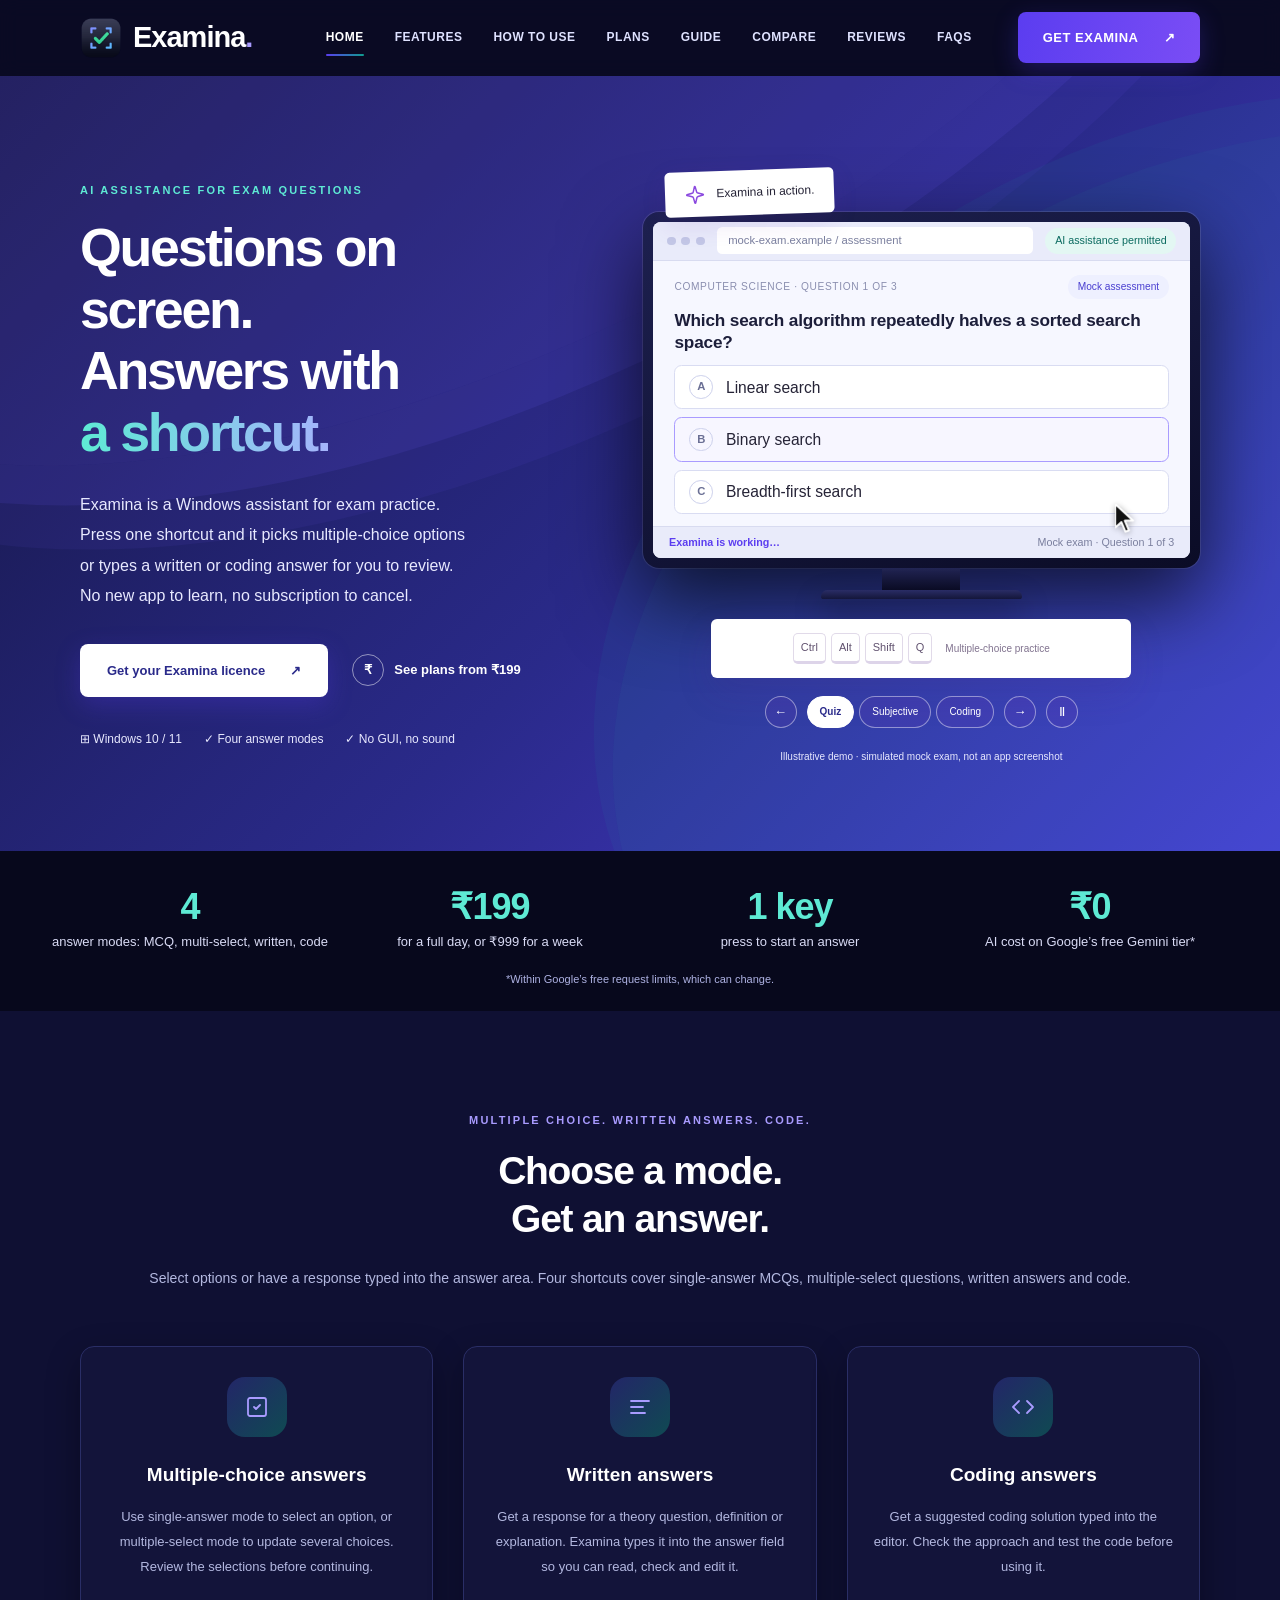
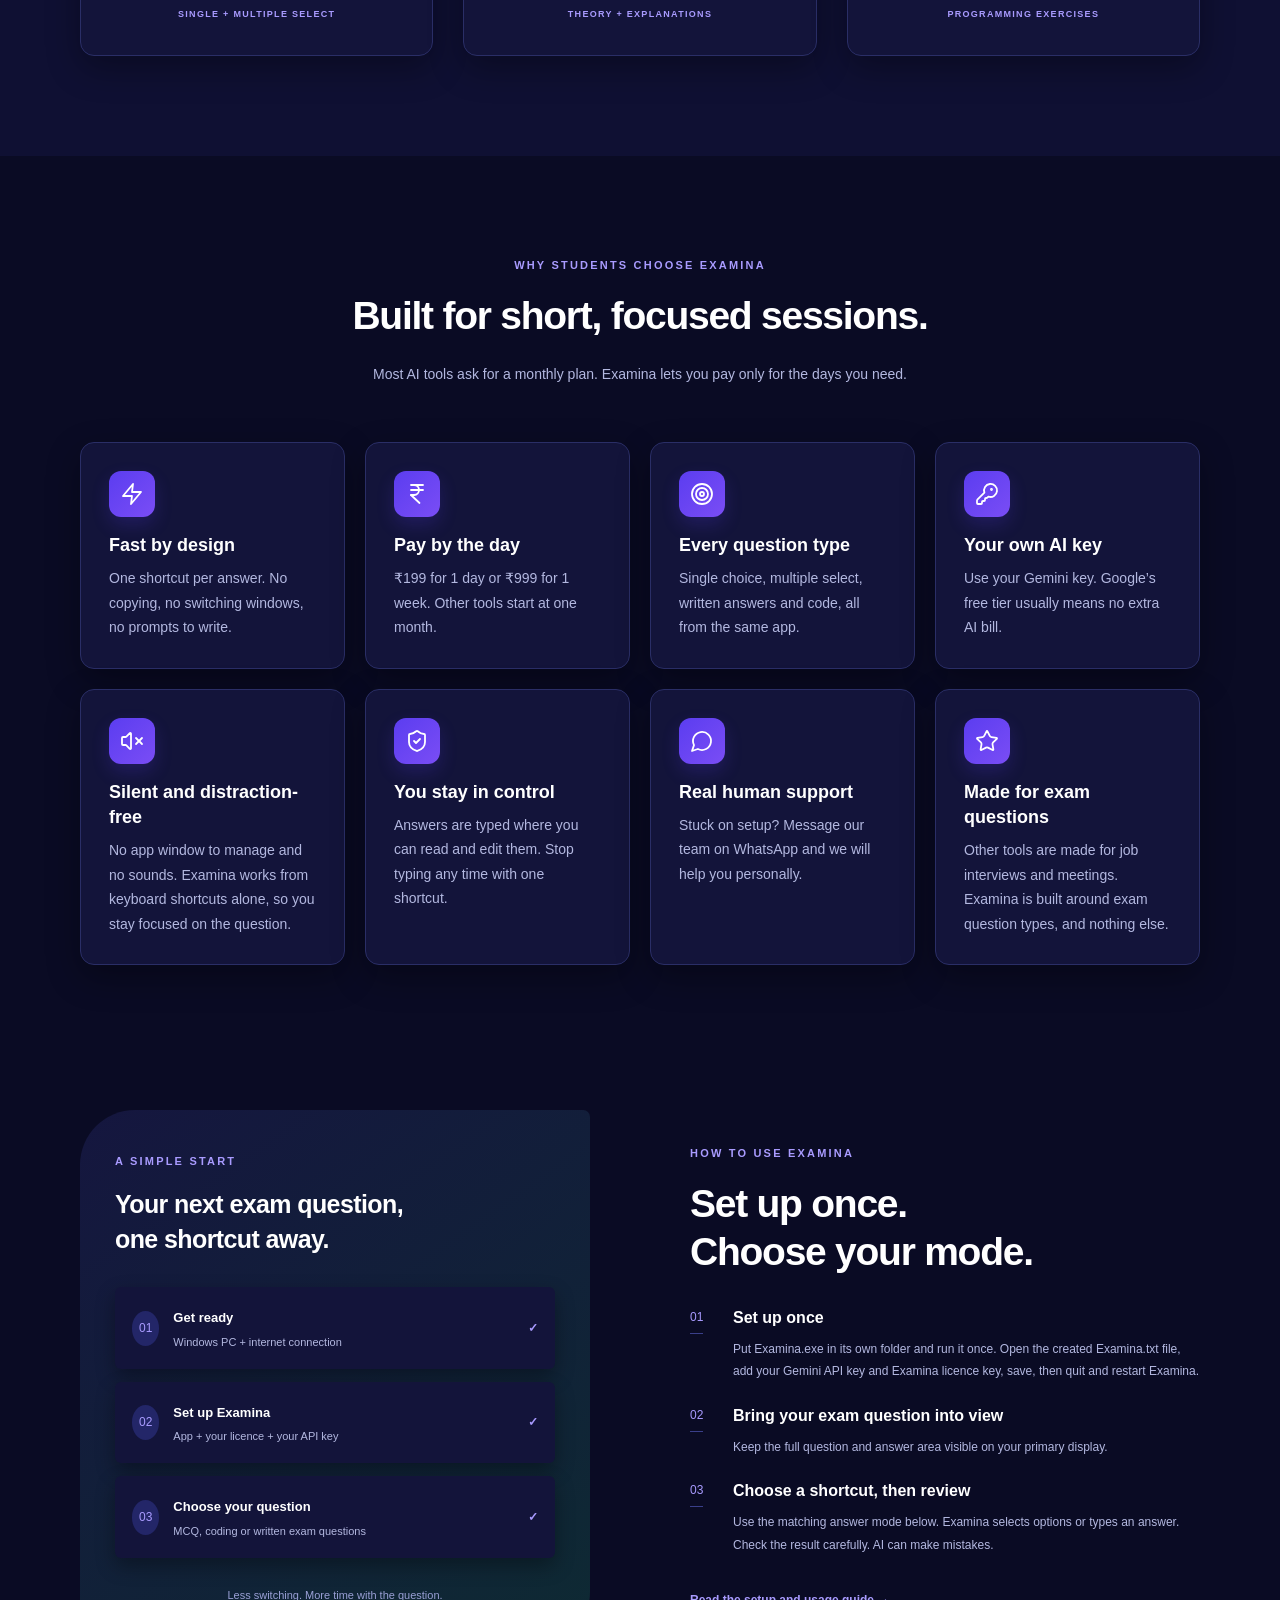
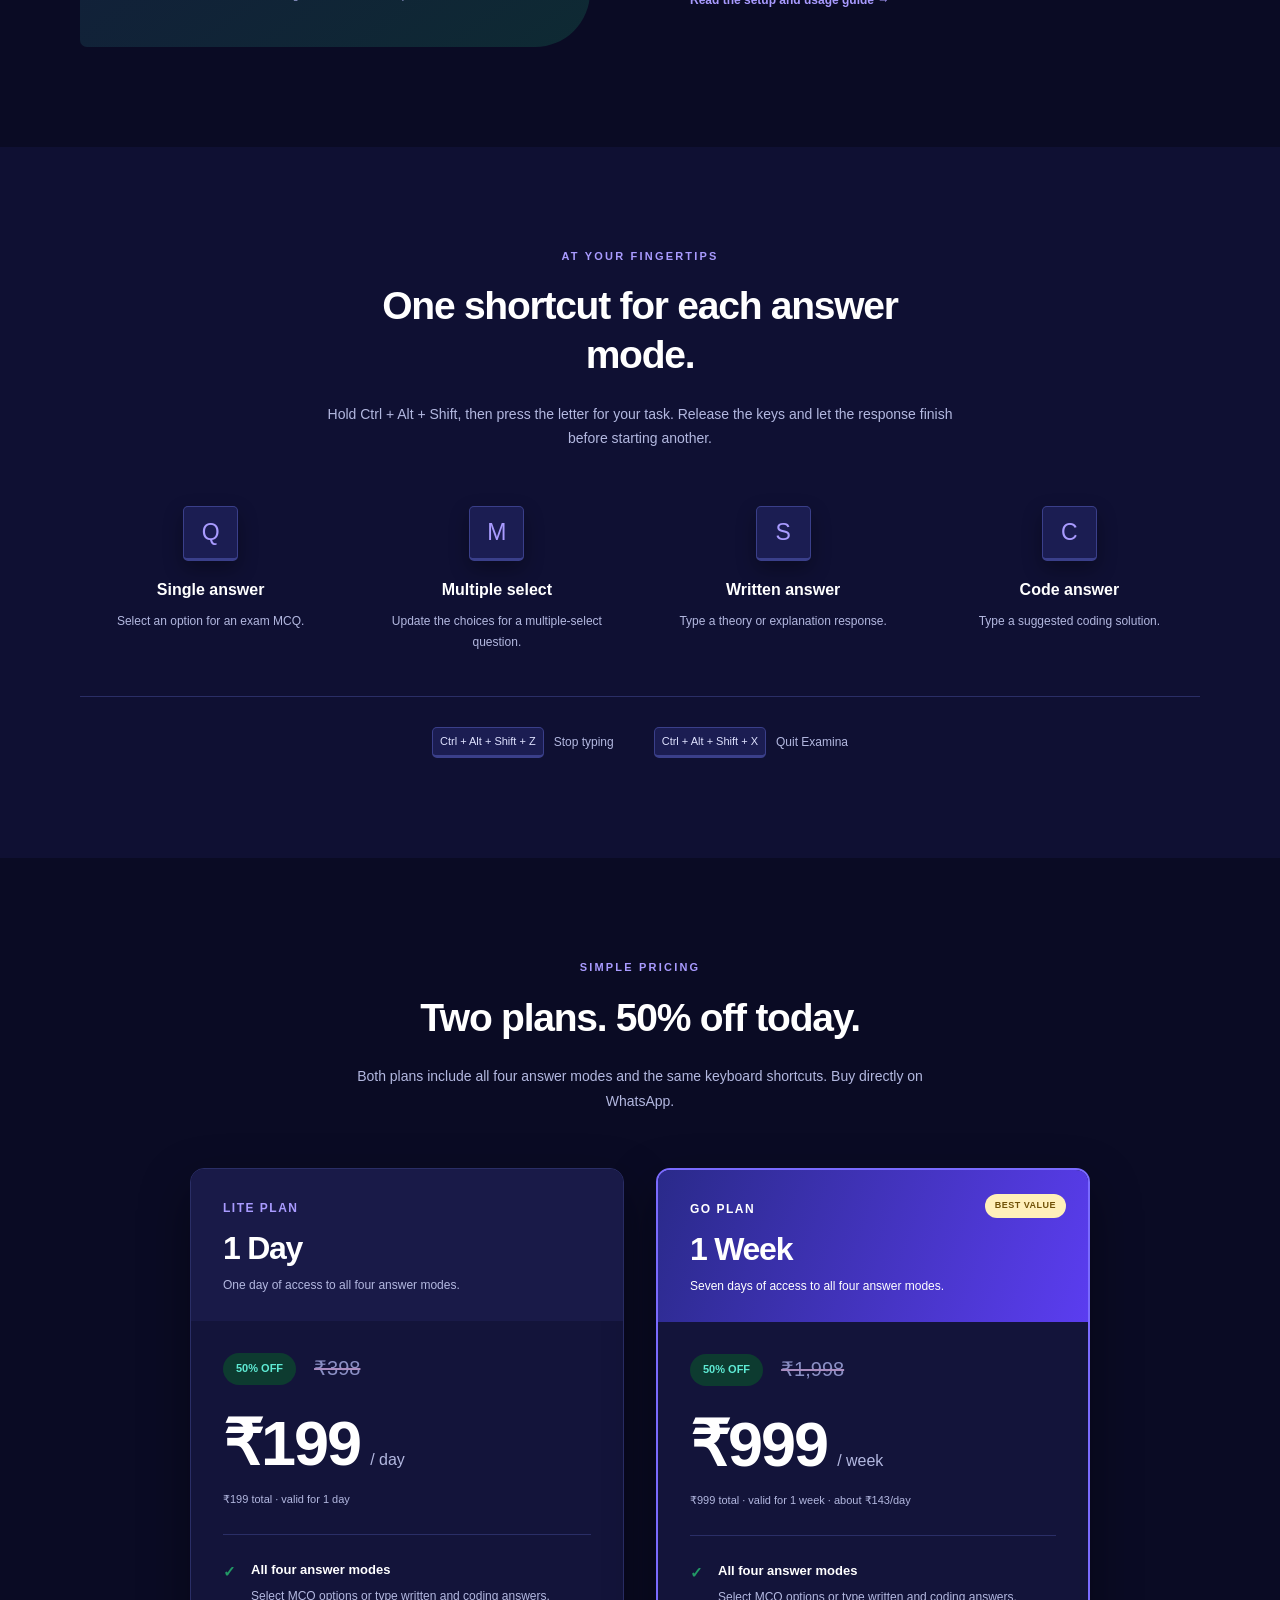
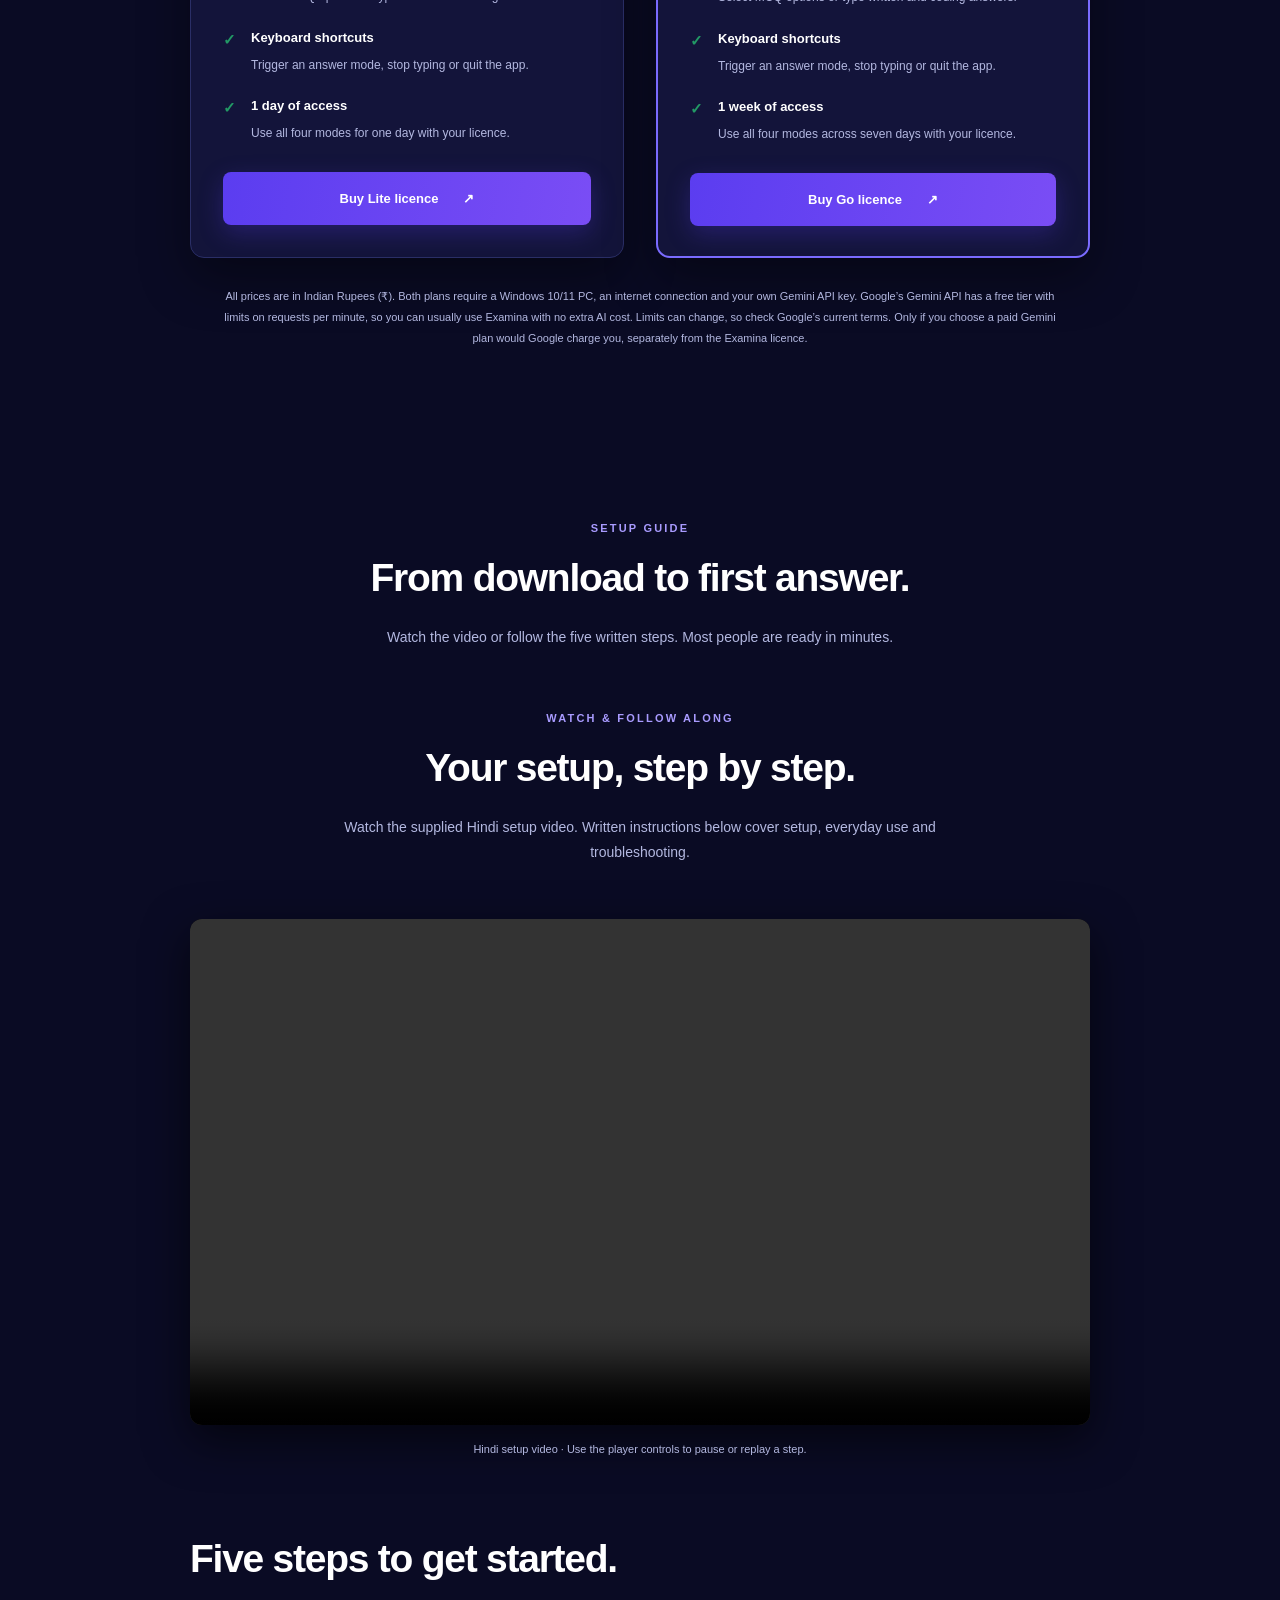
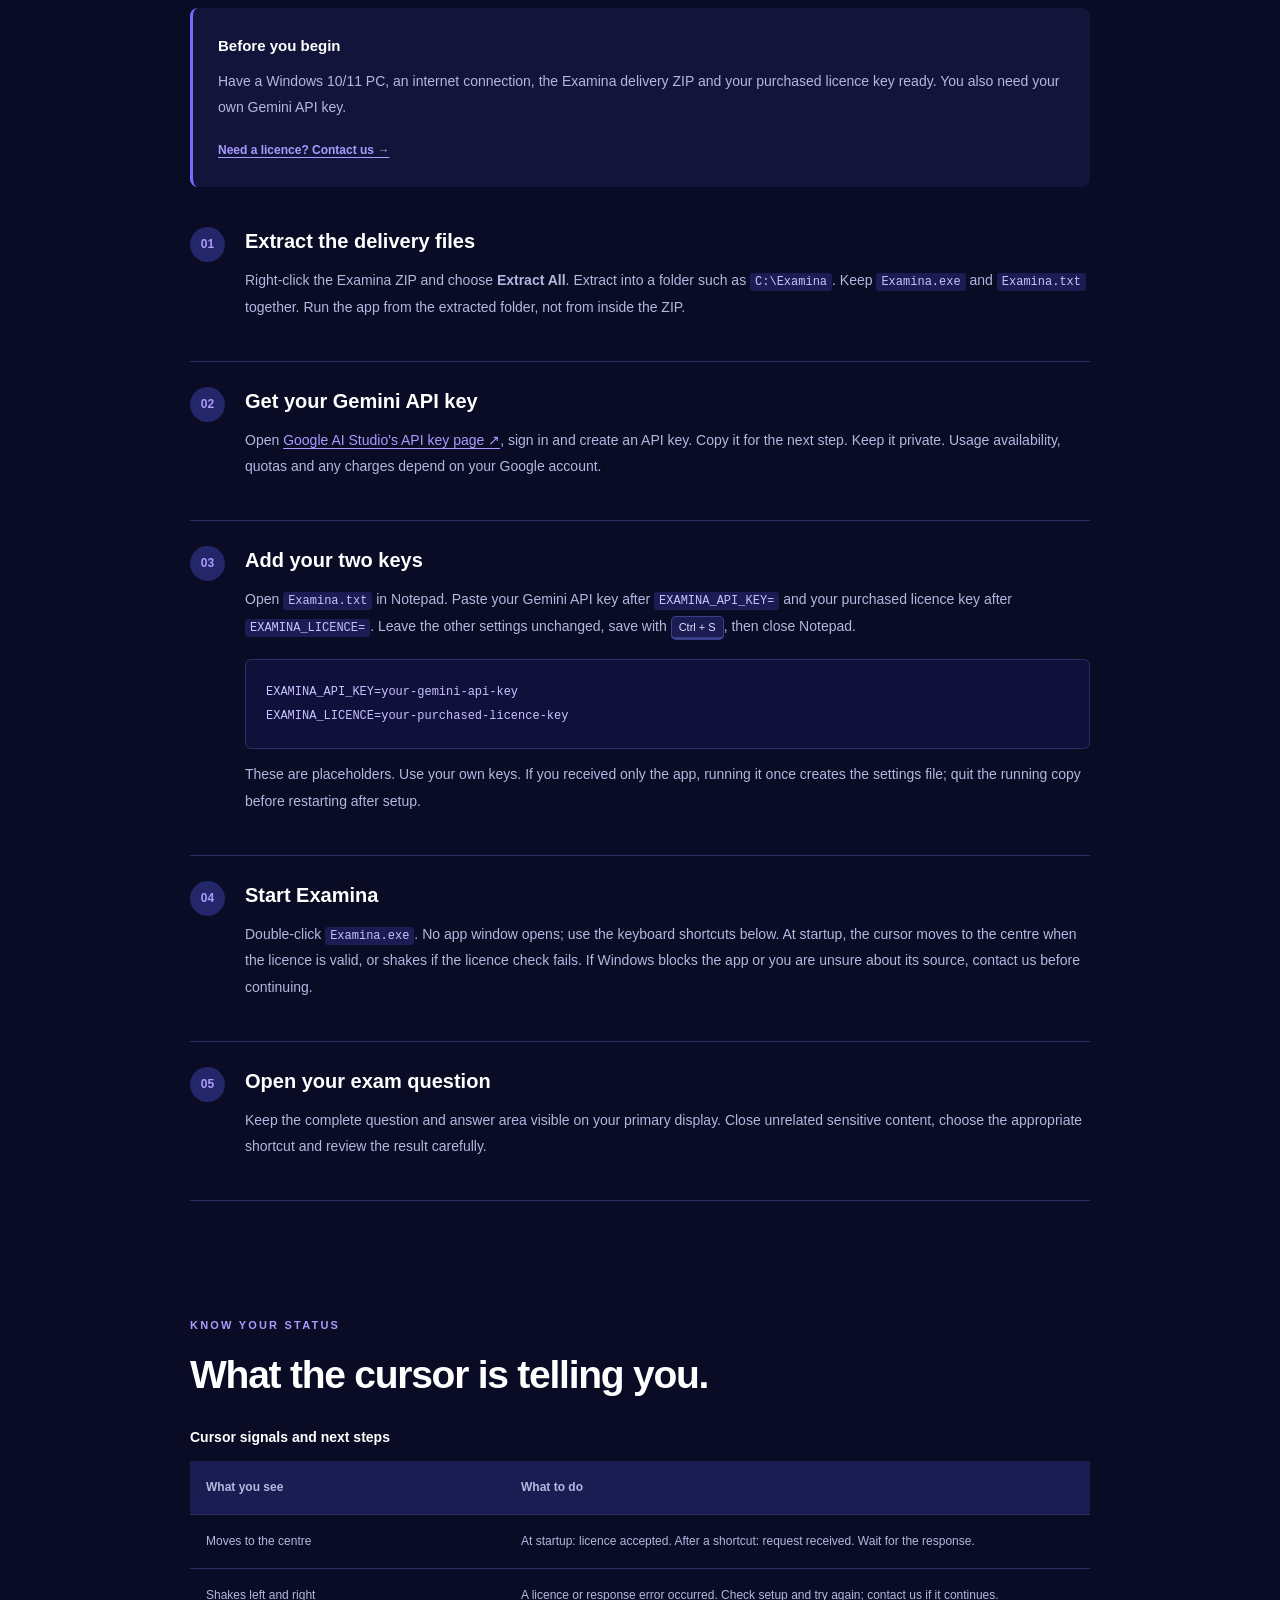
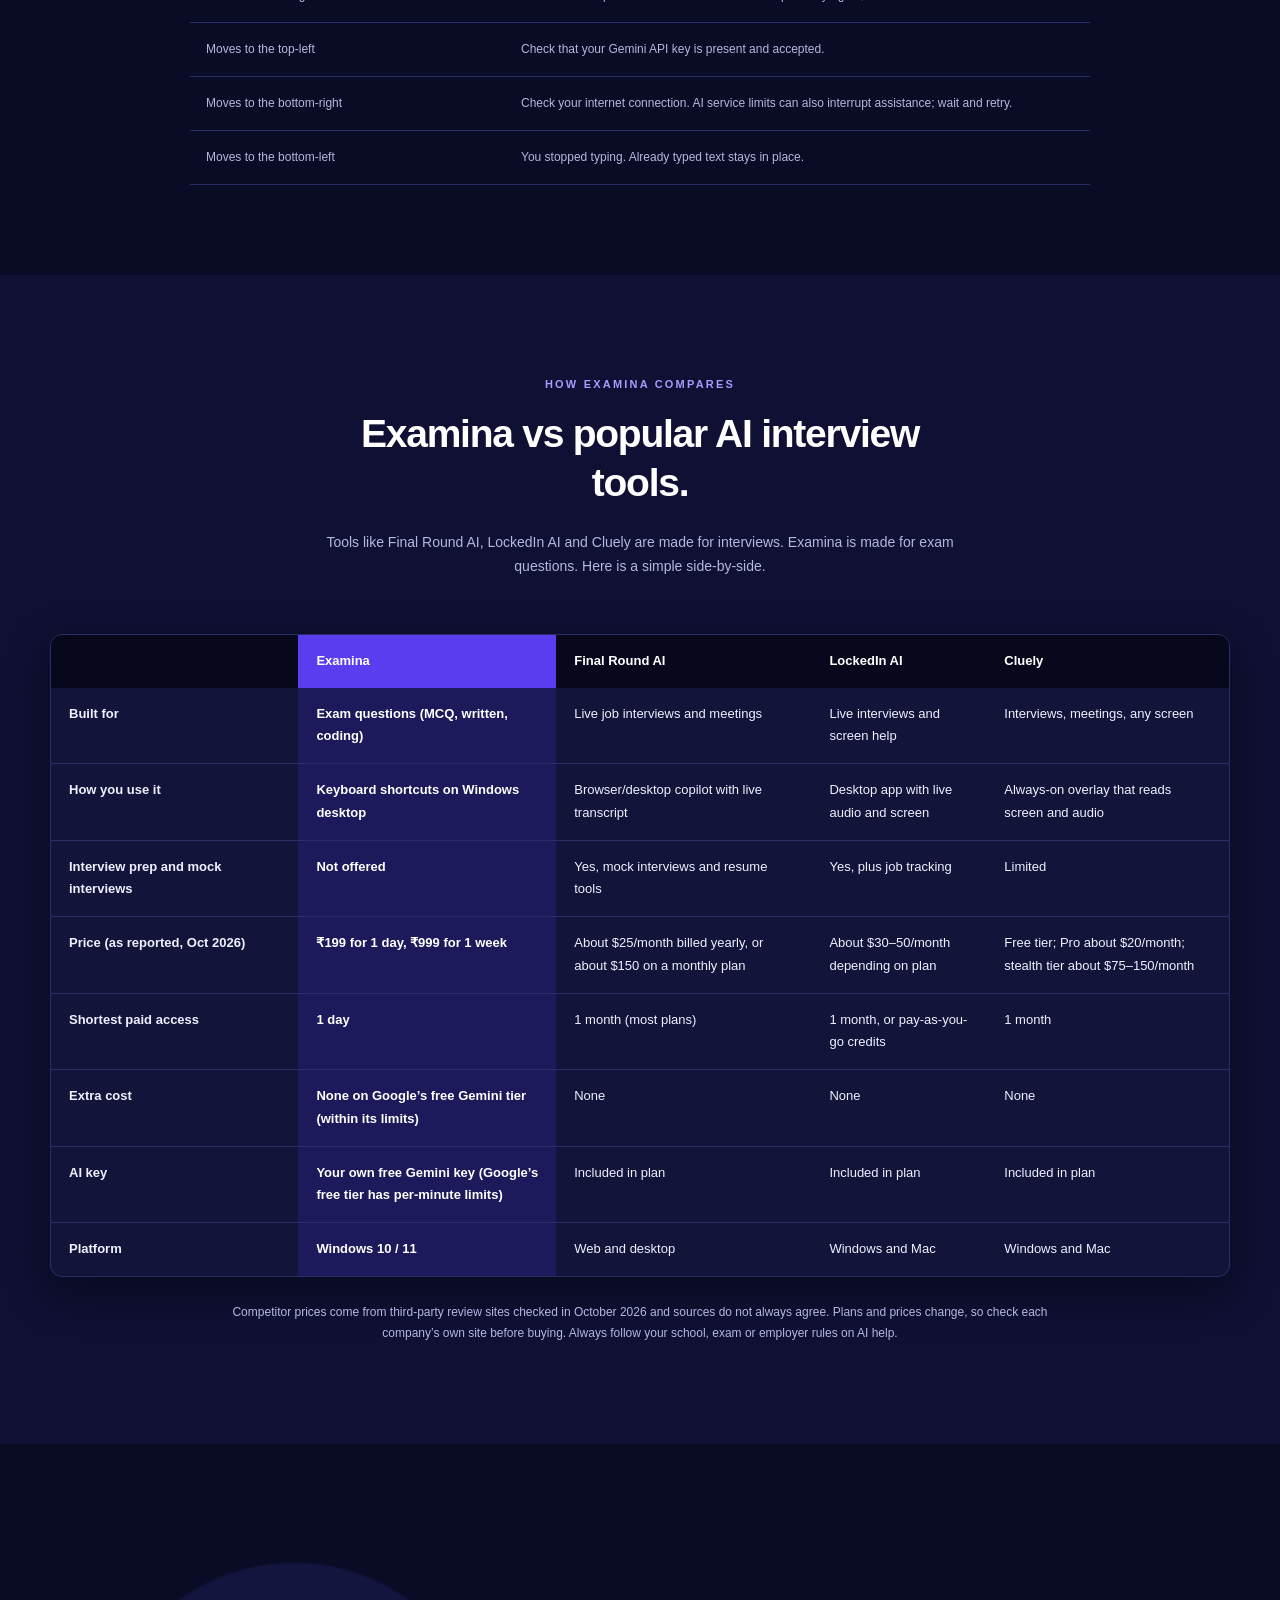
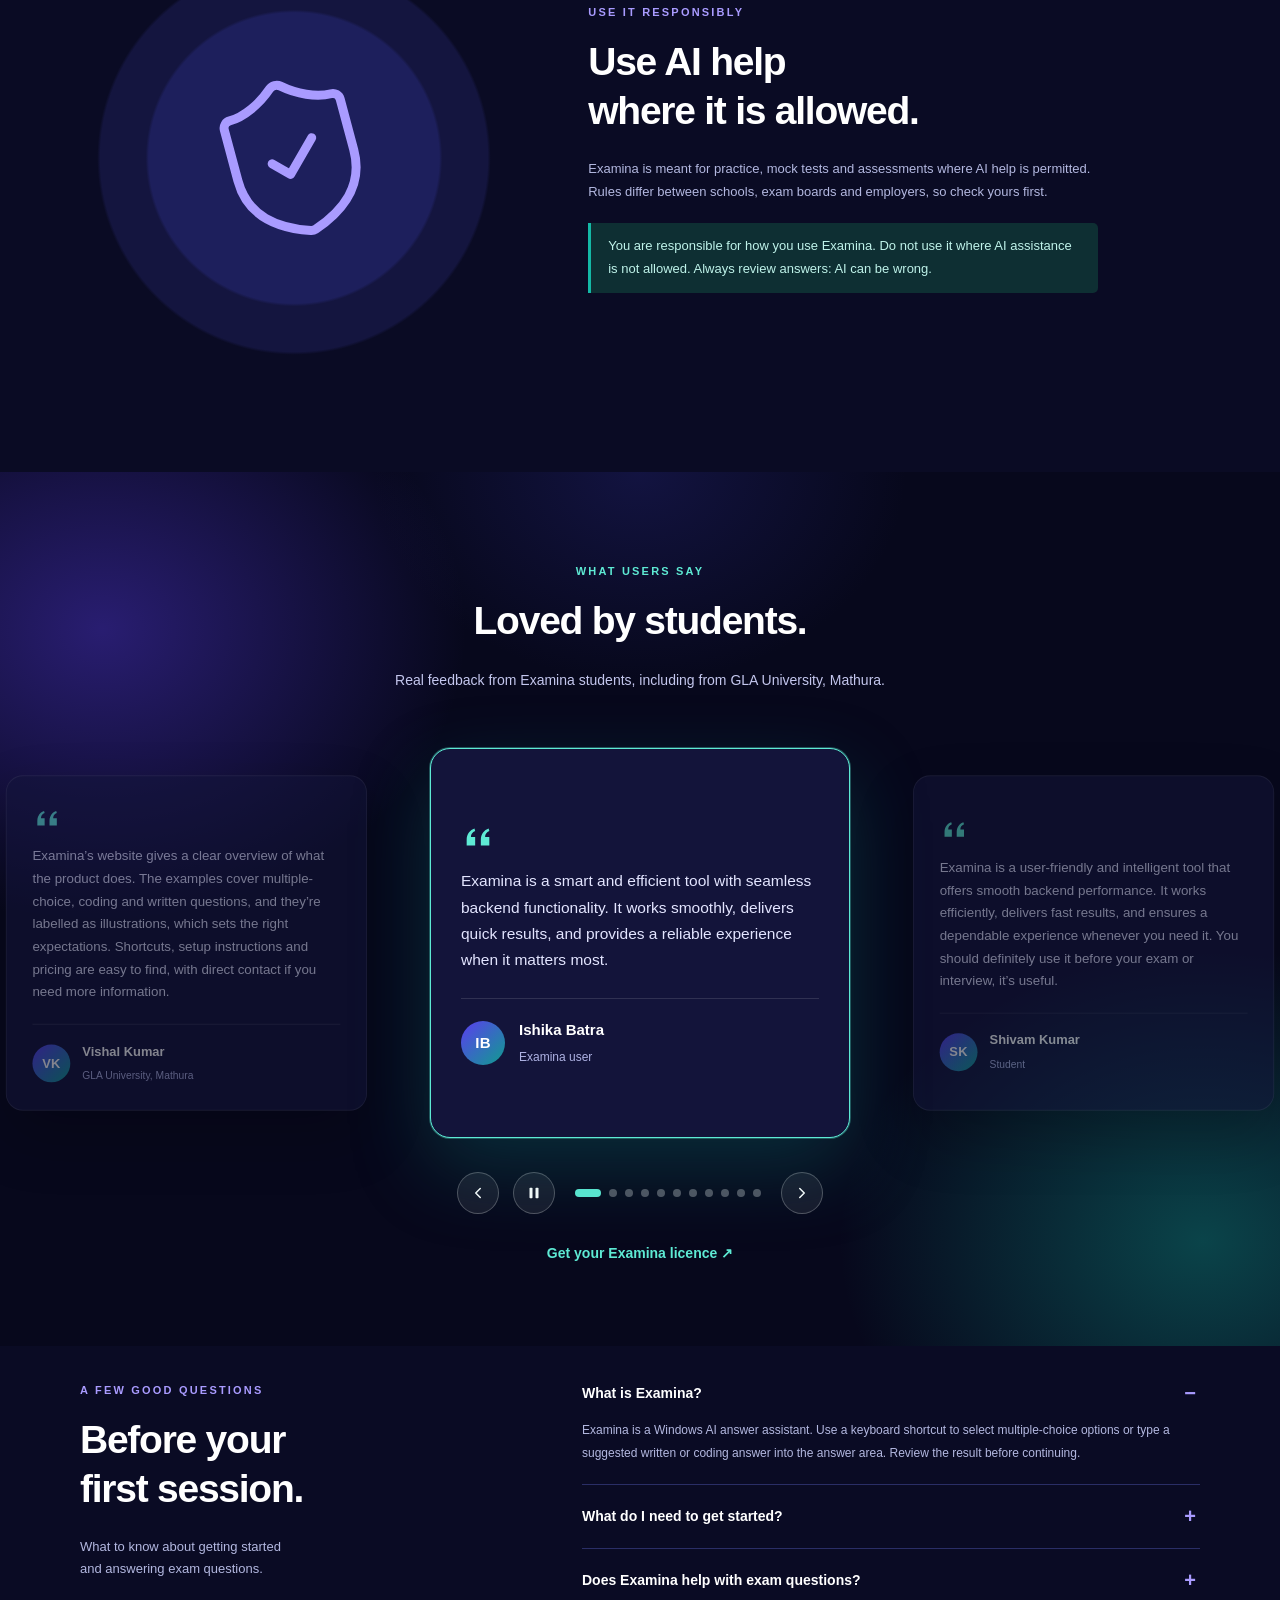
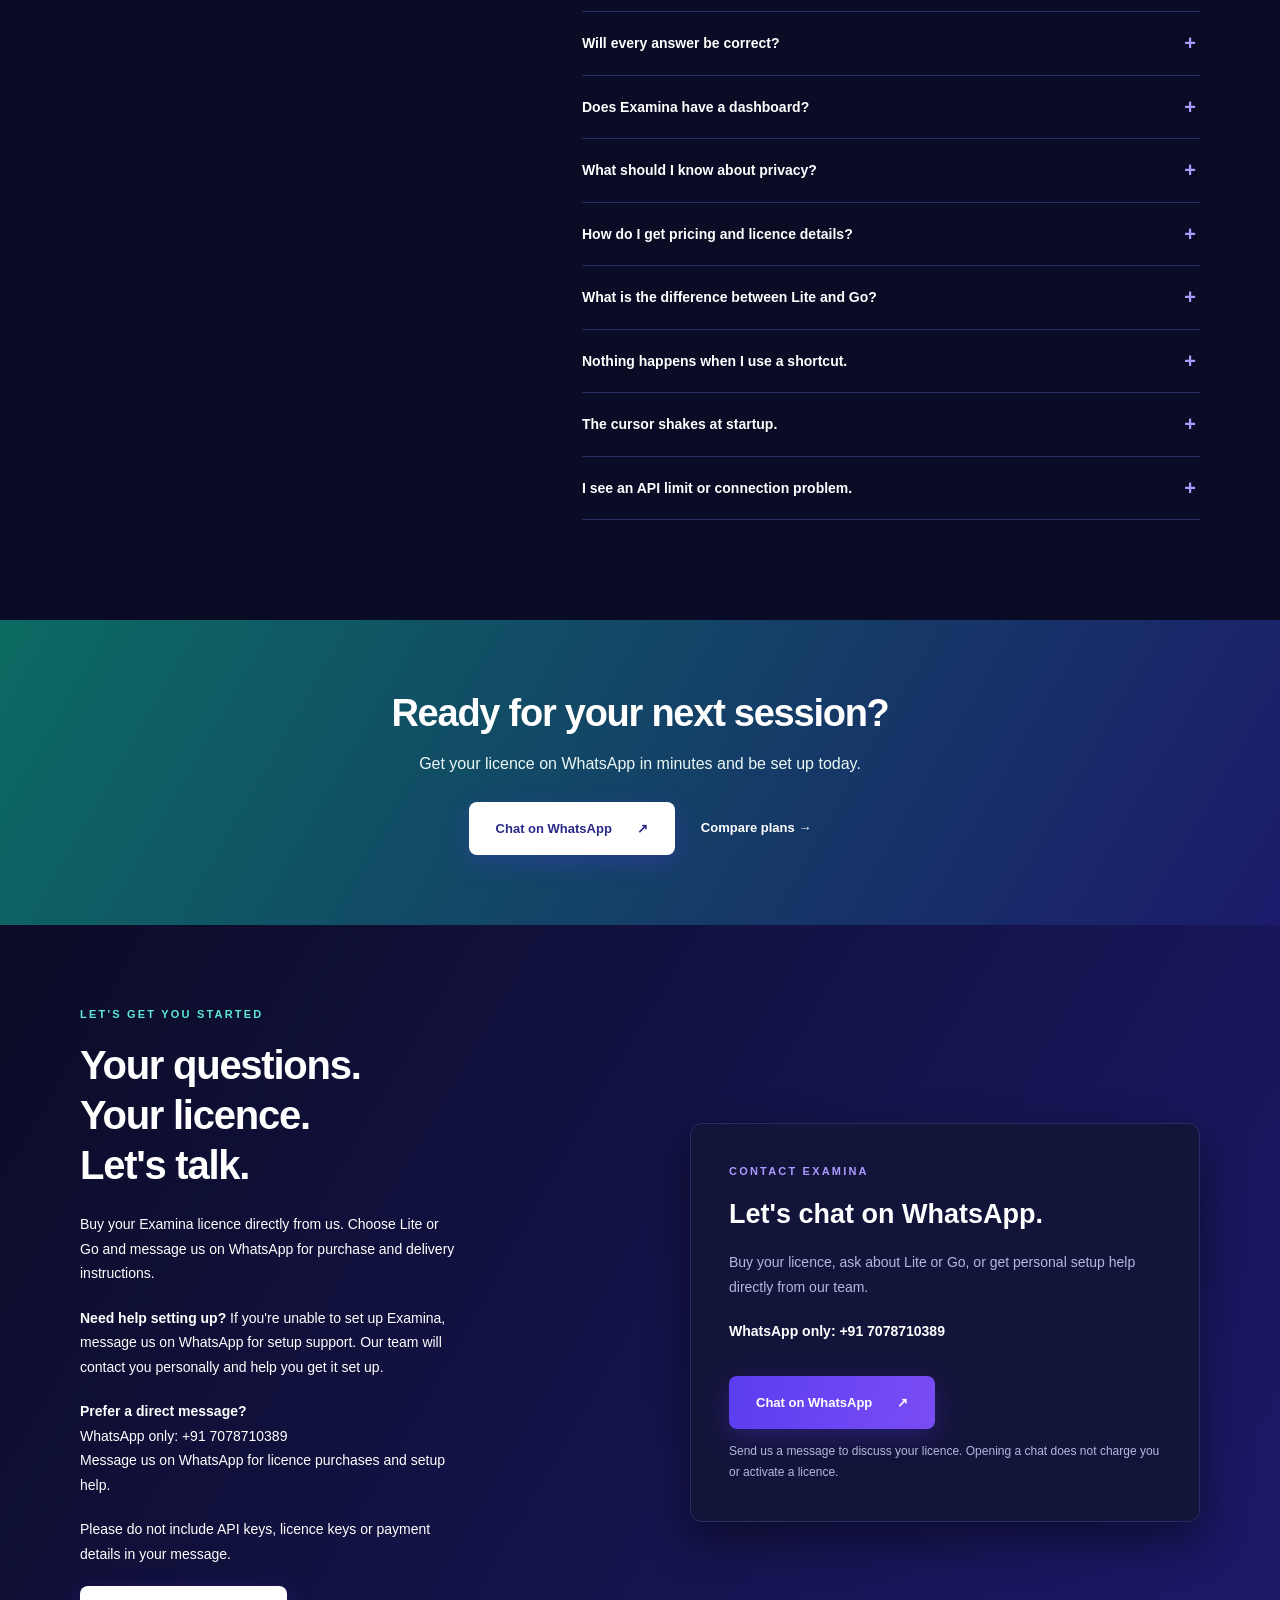
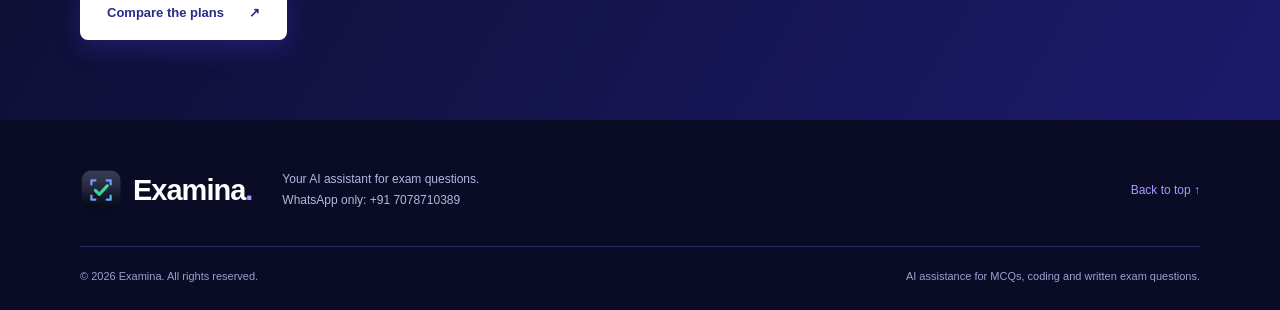
==== index.html @ 456f6464 "Hero banner: one PC with a mock exam screen; cursor clicks the MCQ option, and moves into the answer" ====
<!doctype html>
<html lang="en">
<head>
  <meta charset="utf-8">
  <meta name="viewport" content="width=device-width, initial-scale=1">
  <meta name="description" content="Examina selects multiple-choice options and types written or coding answers on Windows through keyboard shortcuts. AI assistance for exam questions.">
  <meta name="theme-color" content="#0a0b24">
  <title>Examina | Questions on screen. Answers with a shortcut.</title>
  <link rel="icon" href="assets/examina.ico" type="image/x-icon">
  <link rel="stylesheet" href="styles.css">
  <script src="script.js" defer></script>
</head>
<body>
<a class="skip-link" href="#main">Skip to content</a>
<header id="site-header"><div class="header-inner">
  <a class="brand" href="#home" aria-label="Examina home"><img class="brand-icon" src="assets/examina.ico" alt="" width="42" height="42">Examina<span class="brand-dot">.</span></a>
  <button class="menu-toggle" aria-label="Open navigation" aria-expanded="false" aria-controls="navigation">Menu <span aria-hidden="true">☰</span></button>
  <nav id="navigation" aria-label="Main navigation"><a href="#home">Home</a><a href="#features">Features</a><a href="#usage">How to use</a><a href="#plans">Plans</a><a href="#guide">Guide</a><a href="#compare">Compare</a><a href="#reviews">Reviews</a><a href="#faq">FAQs</a><a class="button small" href="#contact">Get Examina <span aria-hidden="true">↗</span></a></nav>
</div></header>
<main id="main">
<section class="hero" id="home">
  <div class="hero-inner">
    <div class="hero-copy"><div class="eyebrow light">AI ASSISTANCE FOR EXAM QUESTIONS</div><h1>Questions on screen.<br>Answers with<br><em>a shortcut.</em></h1><p>Examina is a Windows assistant for exam practice. Press one shortcut and it picks multiple-choice options or types a written or coding answer for you to review. No new app to learn, no subscription to cancel.</p><div class="hero-actions"><a class="button white" href="#contact">Get your Examina licence <span aria-hidden="true">↗</span></a><a class="text-link" href="#plans"><span class="play" aria-hidden="true">₹</span> See plans from ₹199</a></div><div class="hero-footnote"><span>⊞ Windows 10 / 11</span><span>✓ Four answer modes</span><span>✓ No GUI, no sound</span></div></div>
    <div class="pc-scene" role="region" aria-roledescription="carousel" aria-label="Illustrative demo of Examina answering mock exam questions" tabindex="0">
      <div class="floating-label"><span><svg class="ico" viewBox="0 0 24 24" fill="none" stroke="currentColor" stroke-width="1.8" stroke-linecap="round" stroke-linejoin="round" aria-hidden="true"><path d="M9.937 15.5A2 2 0 0 0 8.5 14.063l-6.135-1.582a.5.5 0 0 1 0-.962L8.5 9.936A2 2 0 0 0 9.937 8.5l1.582-6.135a.5.5 0 0 1 .963 0L14.063 8.5A2 2 0 0 0 15.5 9.937l6.135 1.581a.5.5 0 0 1 0 .964L15.5 14.063a2 2 0 0 0-1.437 1.437l-1.582 6.135a.5.5 0 0 1-.963 0z"/></svg></span> Examina in action.</div>
      <figure class="pc">
        <div class="pc-monitor">
          <div class="pc-screen">
            <div class="pc-chrome"><span class="pc-lights" aria-hidden="true"><i></i><i></i><i></i></span><span class="pc-url">mock-exam.example / assessment</span><span class="pc-pill">AI assistance permitted</span></div>
            <div class="pc-pages">
              <section class="pc-page is-active" data-mode="mcq" aria-label="Multiple-choice example">
                <div class="pc-meta"><span>COMPUTER SCIENCE · QUESTION 1 OF 3</span><span class="pc-badge">Mock assessment</span></div>
                <h3 class="pc-q">Which search algorithm repeatedly halves a sorted search space?</h3>
                <div class="pc-opts">
                  <div class="pc-opt"><b>A</b>Linear search</div>
                  <div class="pc-opt" data-correct><b>B</b>Binary search<span class="pc-tick" aria-hidden="true">✓</span></div>
                  <div class="pc-opt"><b>C</b>Breadth-first search</div>
                </div>
              </section>
              <section class="pc-page" data-mode="written" aria-label="Written answer example">
                <div class="pc-meta"><span>DATA STRUCTURES · QUESTION 2 OF 3</span><span class="pc-badge">Mock assessment</span></div>
                <h3 class="pc-q">Explain the difference between a stack and a queue.</h3>
                <div class="pc-answer"><span class="pc-ph">Click here and start your answer…</span><span class="pc-typed"></span><i class="pc-caret"></i></div>
                <div class="pc-submit" aria-hidden="true">Submit answer</div>
              </section>
              <section class="pc-page" data-mode="code" aria-label="Coding example">
                <div class="pc-meta"><span>PYTHON · QUESTION 3 OF 3</span><span class="pc-badge">Mock assessment</span></div>
                <h3 class="pc-q">Write a function that returns the square of each number in a list.</h3>
                <div class="pc-editor">
                  <div class="pc-tab"><span>practice.py</span><span>Python</span></div>
                  <div class="pc-codewrap"><div class="pc-gutter" aria-hidden="true"><span>1</span><span>2</span><span>3</span><span>4</span><span>5</span></div><pre class="pc-codebox"><code class="pc-typed"></code><i class="pc-caret"></i></pre></div>
                </div>
              </section>
            </div>
            <div class="pc-foot"><span class="pc-status" aria-live="polite">Ready</span><span>Mock exam · Question <span class="pc-qn">1</span> of 3</span></div>
            <div class="pc-cursor" aria-hidden="true">
              <svg class="pc-arrow" viewBox="4 2 14 21"><path d="M4 2v17l4.5-4 3 7 2.5-1-3-7H17z" fill="#111" stroke="#fff" stroke-width="1.4" stroke-linejoin="round"/></svg>
              <svg class="pc-ibeam" viewBox="0 0 12 24"><path d="M3 2h6M6 2v20M3 22h6" stroke="#111" stroke-width="2" stroke-linecap="round" fill="none"/></svg>
              <span class="pc-ripple"></span>
            </div>
          </div>
        </div>
        <div class="pc-neck"></div><div class="pc-base"></div>
      </figure>
      <div class="shortcut-chip pc-keys"><kbd>Ctrl</kbd><kbd>Alt</kbd><kbd>Shift</kbd><kbd class="pc-key">Q</kbd><span class="pc-mode">Multiple-choice practice</span></div>
      <div class="carousel-controls" hidden>
        <button type="button" class="carousel-arrow" data-direction="-1" aria-label="Previous demo">←</button>
        <div class="carousel-dots" aria-label="Choose a demo">
          <button type="button" data-slide="0" aria-label="Show Quiz demo" aria-current="true">Quiz</button>
          <button type="button" data-slide="1" aria-label="Show Subjective demo" aria-current="false">Subjective</button>
          <button type="button" data-slide="2" aria-label="Show Coding demo" aria-current="false">Coding</button>
        </div>
        <button type="button" class="carousel-arrow" data-direction="1" aria-label="Next demo">→</button>
        <button type="button" class="carousel-pause" aria-label="Pause slideshow">Ⅱ</button>
      </div>
      <p class="illustration-caption">Illustrative demo · simulated mock exam, not an app screenshot</p>
    </div>
  </div>
</section>
<section class="stats" aria-label="Examina at a glance"><div class="stats-inner"><div><strong>4</strong><span>answer modes: MCQ, multi-select, written, code</span></div><div><strong>₹199</strong><span>for a full day, or ₹999 for a week</span></div><div><strong>1 key</strong><span>press to start an answer</span></div><div><strong>₹0</strong><span>AI cost on Google’s free Gemini tier*</span></div></div><p class="stats-note">*Within Google’s free request limits, which can change.</p></section>
<section class="section features" id="features"><div class="section-heading"><div class="eyebrow">MULTIPLE CHOICE. WRITTEN ANSWERS. CODE.</div><h2>Choose a mode.<br>Get an answer.</h2><p>Select options or have a response typed into the answer area. Four shortcuts cover single-answer MCQs, multiple-select questions, written answers and code.</p></div><div class="feature-grid"><article><span class="feature-icon" aria-hidden="true"><svg class="ico" viewBox="0 0 24 24" fill="none" stroke="currentColor" stroke-width="1.8" stroke-linecap="round" stroke-linejoin="round" aria-hidden="true"><rect width="18" height="18" x="3" y="3" rx="2"/><path d="m9 12 2 2 4-4"/></svg></span><h3>Multiple-choice answers</h3><p>Use single-answer mode to select an option, or multiple-select mode to update several choices. Review the selections before continuing.</p><span class="feature-tag">SINGLE + MULTIPLE SELECT</span></article><article><span class="feature-icon" aria-hidden="true"><svg class="ico" viewBox="0 0 24 24" fill="none" stroke="currentColor" stroke-width="1.8" stroke-linecap="round" stroke-linejoin="round" aria-hidden="true"><path d="M15 12H3"/><path d="M17 18H3"/><path d="M21 6H3"/></svg></span><h3>Written answers</h3><p>Get a response for a theory question, definition or explanation. Examina types it into the answer field so you can read, check and edit it.</p><span class="feature-tag">THEORY + EXPLANATIONS</span></article><article><span class="feature-icon" aria-hidden="true"><svg class="ico" viewBox="0 0 24 24" fill="none" stroke="currentColor" stroke-width="1.8" stroke-linecap="round" stroke-linejoin="round" aria-hidden="true"><path d="m16 18 6-6-6-6"/><path d="m8 6-6 6 6 6"/></svg></span><h3>Coding answers</h3><p>Get a suggested coding solution typed into the editor. Check the approach and test the code before using it.</p><span class="feature-tag">PROGRAMMING EXERCISES</span></article></div></section>
<section class="section why" id="why"><div class="section-heading"><div class="eyebrow">WHY STUDENTS CHOOSE EXAMINA</div><h2>Built for short, focused sessions.</h2><p>Most AI tools ask for a monthly plan. Examina lets you pay only for the days you need.</p></div><div class="why-grid">
<article><span class="why-icon" aria-hidden="true"><svg class="ico" viewBox="0 0 24 24" fill="none" stroke="currentColor" stroke-width="1.8" stroke-linecap="round" stroke-linejoin="round" aria-hidden="true"><path d="M13 2 3 14h9l-1 8 10-12h-9l1-8z"/></svg></span><h3>Fast by design</h3><p>One shortcut per answer. No copying, no switching windows, no prompts to write.</p></article>
<article><span class="why-icon" aria-hidden="true"><svg class="ico" viewBox="0 0 24 24" fill="none" stroke="currentColor" stroke-width="1.8" stroke-linecap="round" stroke-linejoin="round" aria-hidden="true"><path d="M6 3h12"/><path d="M6 8h12"/><path d="m6 13 8.5 8"/><path d="M6 13h3"/><path d="M9 13c6.667 0 6.667-10 0-10"/></svg></span><h3>Pay by the day</h3><p>₹199 for 1 day or ₹999 for 1 week. Other tools start at one month.</p></article>
<article><span class="why-icon" aria-hidden="true"><svg class="ico" viewBox="0 0 24 24" fill="none" stroke="currentColor" stroke-width="1.8" stroke-linecap="round" stroke-linejoin="round" aria-hidden="true"><circle cx="12" cy="12" r="10"/><circle cx="12" cy="12" r="6"/><circle cx="12" cy="12" r="2"/></svg></span><h3>Every question type</h3><p>Single choice, multiple select, written answers and code, all from the same app.</p></article>
<article><span class="why-icon" aria-hidden="true"><svg class="ico" viewBox="0 0 24 24" fill="none" stroke="currentColor" stroke-width="1.8" stroke-linecap="round" stroke-linejoin="round" aria-hidden="true"><path d="M2.586 17.414A2 2 0 0 0 2 18.828V21a1 1 0 0 0 1 1h3a1 1 0 0 0 1-1v-1a1 1 0 0 1 1-1h1a1 1 0 0 0 1-1v-1a1 1 0 0 1 1-1h.172a2 2 0 0 0 1.414-.586l.814-.814a6.5 6.5 0 1 0-4-4z"/><circle cx="16.5" cy="7.5" r=".5" fill="currentColor"/></svg></span><h3>Your own AI key</h3><p>Use your Gemini key. Google’s free tier usually means no extra AI bill.</p></article>
<article><span class="why-icon" aria-hidden="true"><svg class="ico" viewBox="0 0 24 24" fill="none" stroke="currentColor" stroke-width="1.8" stroke-linecap="round" stroke-linejoin="round" aria-hidden="true"><path d="M11 4.702a.705.705 0 0 0-1.203-.498L6.413 7.587A1.4 1.4 0 0 1 5.416 8H3a1 1 0 0 0-1 1v6a1 1 0 0 0 1 1h2.416a1.4 1.4 0 0 1 .997.413l3.383 3.384A.705.705 0 0 0 11 19.298z"/><line x1="22" x2="16" y1="9" y2="15"/><line x1="16" x2="22" y1="9" y2="15"/></svg></span><h3>Silent and distraction-free</h3><p>No app window to manage and no sounds. Examina works from keyboard shortcuts alone, so you stay focused on the question.</p></article>
<article><span class="why-icon" aria-hidden="true"><svg class="ico" viewBox="0 0 24 24" fill="none" stroke="currentColor" stroke-width="1.8" stroke-linecap="round" stroke-linejoin="round" aria-hidden="true"><path d="M20 13c0 5-3.5 7.5-7.66 8.95a1 1 0 0 1-.67-.01C7.5 20.5 4 18 4 13V6a1 1 0 0 1 1-1c2 0 4.5-1.2 6.24-2.72a1.17 1.17 0 0 1 1.52 0C14.51 3.81 17 5 19 5a1 1 0 0 1 1 1z"/><path d="m9 12 2 2 4-4"/></svg></span><h3>You stay in control</h3><p>Answers are typed where you can read and edit them. Stop typing any time with one shortcut.</p></article>
<article><span class="why-icon" aria-hidden="true"><svg class="ico" viewBox="0 0 24 24" fill="none" stroke="currentColor" stroke-width="1.8" stroke-linecap="round" stroke-linejoin="round" aria-hidden="true"><path d="M7.9 20A9 9 0 1 0 4 16.1L2 22Z"/></svg></span><h3>Real human support</h3><p>Stuck on setup? Message our team on WhatsApp and we will help you personally.</p></article>
<article><span class="why-icon" aria-hidden="true"><svg class="ico" viewBox="0 0 24 24" fill="none" stroke="currentColor" stroke-width="1.8" stroke-linecap="round" stroke-linejoin="round" aria-hidden="true"><path d="M11.525 2.295a.53.53 0 0 1 .95 0l2.31 4.679a2.123 2.123 0 0 0 1.595 1.16l5.166.756a.53.53 0 0 1 .294.904l-3.736 3.638a2.123 2.123 0 0 0-.611 1.878l.882 5.14a.53.53 0 0 1-.771.56l-4.618-2.428a2.122 2.122 0 0 0-1.973 0L6.396 21.01a.53.53 0 0 1-.77-.56l.881-5.139a2.122 2.122 0 0 0-.611-1.879L2.16 9.795a.53.53 0 0 1 .294-.906l5.165-.755a2.122 2.122 0 0 0 1.597-1.16z"/></svg></span><h3>Made for exam questions</h3><p>Other tools are made for job interviews and meetings. Examina is built around exam question types, and nothing else.</p></article>
</div></section>
<section class="section usage" id="usage"><div class="setup-art"><div class="eyebrow">A SIMPLE START</div><h3>Your next exam question,<br>one shortcut away.</h3><div class="setup-row"><span>01</span><div><strong>Get ready</strong><p>Windows PC + internet connection</p></div><b aria-hidden="true">✓</b></div><div class="setup-row"><span>02</span><div><strong>Set up Examina</strong><p>App + your licence + your API key</p></div><b aria-hidden="true">✓</b></div><div class="setup-row"><span>03</span><div><strong>Choose your question</strong><p>MCQ, coding or written exam questions</p></div><b aria-hidden="true">✓</b></div><div class="setup-footer">Less switching. More time with the question.</div></div><div class="usage-copy"><div class="eyebrow">HOW TO USE EXAMINA</div><h2>Set up once.<br>Choose your mode.</h2><ol class="steps"><li><h3>Set up once</h3><p>Put Examina.exe in its own folder and run it once. Open the created Examina.txt file, add your Gemini API key and Examina licence key, save, then quit and restart Examina.</p></li><li><h3>Bring your exam question into view</h3><p>Keep the full question and answer area visible on your primary display.</p></li><li><h3>Choose a shortcut, then review</h3><p>Use the matching answer mode below. Examina selects options or types an answer. Check the result carefully. AI can make mistakes.</p></li></ol><a class="inline-link" href="#guide">Read the setup and usage guide <span aria-hidden="true">→</span></a></div></section>
<section class="shortcuts-section" id="shortcuts"><div class="section"><div class="section-heading"><div class="eyebrow">AT YOUR FINGERTIPS</div><h2>One shortcut for each answer mode.</h2><p>Hold Ctrl + Alt + Shift, then press the letter for your task. Release the keys and let the response finish before starting another.</p></div><div class="shortcut-grid"><div><kbd>Q</kbd><h3>Single answer</h3><p>Select an option for an exam MCQ.</p></div><div><kbd>M</kbd><h3>Multiple select</h3><p>Update the choices for a multiple-select question.</p></div><div><kbd>S</kbd><h3>Written answer</h3><p>Type a theory or explanation response.</p></div><div><kbd>C</kbd><h3>Code answer</h3><p>Type a suggested coding solution.</p></div></div><div class="control-strip"><p><kbd>Ctrl + Alt + Shift + Z</kbd> Stop typing</p><p><kbd>Ctrl + Alt + Shift + X</kbd> Quit Examina</p></div></div></section>
<section class="section plans" id="plans"><div class="section-heading"><div class="eyebrow">SIMPLE PRICING</div><h2>Two plans. 50% off today.</h2><p>Both plans include all four answer modes and the same keyboard shortcuts. Buy directly on WhatsApp.</p></div><div class="pricing-grid">
      <article class="price-card" aria-labelledby="lite-title"><div class="price-card-top"><div class="eyebrow">LITE PLAN</div><h2 id="lite-title">1 Day</h2><p>One day of access to all four answer modes.</p></div><div class="price-card-body"><div class="price-offer"><span>50% OFF</span><del><span class="sr-only">Regular price </span>₹398</del></div><p class="price-amount"><strong>₹199</strong><span>/ day</span></p><p class="price-validity">₹199 total · valid for 1 day</p><ul class="plan-features"><li><strong>All four answer modes</strong><span>Select MCQ options or type written and coding answers.</span></li><li><strong>Keyboard shortcuts</strong><span>Trigger an answer mode, stop typing or quit the app.</span></li><li><strong>1 day of access</strong><span>Use all four modes for one day with your licence.</span></li></ul><a class="button price-button" href="https://wa.me/917078710389?text=Hi%2C%20I%20would%20like%20to%20buy%20the%20Examina%20Lite%20licence%20%28INR%20199%20/%201%20day%29." aria-label="Buy Lite on WhatsApp">Buy Lite licence <span aria-hidden="true">↗</span></a></div></article>
      <article class="price-card featured-plan" aria-labelledby="go-title"><div class="price-card-top"><span class="value-badge">BEST VALUE</span><div class="eyebrow">GO PLAN</div><h2 id="go-title">1 Week</h2><p>Seven days of access to all four answer modes.</p></div><div class="price-card-body"><div class="price-offer"><span>50% OFF</span><del><span class="sr-only">Regular price </span>₹1,998</del></div><p class="price-amount"><strong>₹999</strong><span>/ week</span></p><p class="price-validity">₹999 total · valid for 1 week · about ₹143/day</p><ul class="plan-features"><li><strong>All four answer modes</strong><span>Select MCQ options or type written and coding answers.</span></li><li><strong>Keyboard shortcuts</strong><span>Trigger an answer mode, stop typing or quit the app.</span></li><li><strong>1 week of access</strong><span>Use all four modes across seven days with your licence.</span></li></ul><a class="button price-button" href="https://wa.me/917078710389?text=Hi%2C%20I%20would%20like%20to%20buy%20the%20Examina%20Go%20licence%20%28INR%20999%20/%201%20week%29." aria-label="Buy Go on WhatsApp">Buy Go licence <span aria-hidden="true">↗</span></a></div></article>
    </div><p class="pricing-note">All prices are in Indian Rupees (₹). Both plans require a Windows 10/11 PC, an internet connection and your own Gemini API key. Google’s Gemini API has a free tier with limits on requests per minute, so you can usually use Examina with no extra AI cost. Limits can change, so check Google’s current terms. Only if you choose a paid Gemini plan would Google charge you, separately from the Examina licence.</p></section>
<section class="guide-intro" id="guide"><div class="section-heading"><div class="eyebrow">SETUP GUIDE</div><h2>From download to first answer.</h2><p>Watch the video or follow the five written steps. Most people are ready in minutes.</p></div></section>
<section class="section guide-video" id="video"><div class="section-heading"><div class="eyebrow">WATCH &amp; FOLLOW ALONG</div><h2>Your setup, step by step.</h2><p>Watch the supplied Hindi setup video. Written instructions below cover setup, everyday use and troubleshooting.</p></div><video controls playsinline preload="metadata" aria-label="Examina setup guide video in Hindi"><source src="assets/Examina_सेटअप_गाइड.mp4" type="video/mp4">Your browser cannot play this video. <a href="assets/Examina_सेटअप_गाइड.mp4">Open the setup video</a>, or follow the written guide below.</video><p class="video-note">Hindi setup video · Use the player controls to pause or replay a step.</p></section>
<section class="section guide-content" id="setup"><h2>Five steps to get started.</h2><div class="guide-requirements"><strong>Before you begin</strong><p>Have a Windows 10/11 PC, an internet connection, the Examina delivery ZIP and your purchased licence key ready. You also need your own Gemini API key.</p><a class="inline-link" href="https://wa.me/917078710389" target="_blank" rel="noopener noreferrer">Need a licence? Contact us →</a></div><ol class="guide-steps"><li><h3>Extract the delivery files</h3><p>Right-click the Examina ZIP and choose <strong>Extract All</strong>. Extract into a folder such as <code>C:\Examina</code>. Keep <code>Examina.exe</code> and <code>Examina.txt</code> together. Run the app from the extracted folder, not from inside the ZIP.</p></li><li><h3>Get your Gemini API key</h3><p>Open <a href="https://aistudio.google.com/apikey" target="_blank" rel="noopener noreferrer">Google AI Studio's API key page ↗</a>, sign in and create an API key. Copy it for the next step. Keep it private. Usage availability, quotas and any charges depend on your Google account.</p></li><li><h3>Add your two keys</h3><p>Open <code>Examina.txt</code> in Notepad. Paste your Gemini API key after <code>EXAMINA_API_KEY=</code> and your purchased licence key after <code>EXAMINA_LICENCE=</code>. Leave the other settings unchanged, save with <kbd>Ctrl + S</kbd>, then close Notepad.</p><pre aria-label="Example settings using placeholders">EXAMINA_API_KEY=your-gemini-api-key
EXAMINA_LICENCE=your-purchased-licence-key</pre><p>These are placeholders. Use your own keys. If you received only the app, running it once creates the settings file; quit the running copy before restarting after setup.</p></li><li><h3>Start Examina</h3><p>Double-click <code>Examina.exe</code>. No app window opens; use the keyboard shortcuts below. At startup, the cursor moves to the centre when the licence is valid, or shakes if the licence check fails. If Windows blocks the app or you are unsure about its source, contact us before continuing.</p></li><li><h3>Open your exam question</h3><p>Keep the complete question and answer area visible on your primary display. Close unrelated sensitive content, choose the appropriate shortcut and review the result carefully.</p></li></ol></section>
<section class="section guide-content" id="cursor-signals"><div class="eyebrow">KNOW YOUR STATUS</div><h2>What the cursor is telling you.</h2><div class="table-scroll"><table class="guide-table"><caption>Cursor signals and next steps</caption><thead><tr><th scope="col">What you see</th><th scope="col">What to do</th></tr></thead><tbody><tr><td>Moves to the centre</td><td>At startup: licence accepted. After a shortcut: request received. Wait for the response.</td></tr><tr><td>Shakes left and right</td><td>A licence or response error occurred. Check setup and try again; contact us if it continues.</td></tr><tr><td>Moves to the top-left</td><td>Check that your Gemini API key is present and accepted.</td></tr><tr><td>Moves to the bottom-right</td><td>Check your internet connection. AI service limits can also interrupt assistance; wait and retry.</td></tr><tr><td>Moves to the bottom-left</td><td>You stopped typing. Already typed text stays in place.</td></tr></tbody></table></div></section>
<section class="section compare" id="compare"><div class="compare-inner"><div class="section-heading"><div class="eyebrow">HOW EXAMINA COMPARES</div><h2>Examina vs popular AI interview tools.</h2><p>Tools like Final Round AI, LockedIn AI and Cluely are made for interviews. Examina is made for exam questions. Here is a simple side-by-side.</p></div><div class="table-scroll" tabindex="0" role="region" aria-label="Comparison table"><table class="compare-table"><thead><tr><th scope="col">&nbsp;</th><th scope="col">Examina</th><th scope="col">Final Round AI</th><th scope="col">LockedIn AI</th><th scope="col">Cluely</th></tr></thead><tbody><tr><th scope="row">Built for</th><td data-label="Examina">Exam questions (MCQ, written, coding)</td><td data-label="Final Round AI">Live job interviews and meetings</td><td data-label="LockedIn AI">Live interviews and screen help</td><td data-label="Cluely">Interviews, meetings, any screen</td></tr><tr><th scope="row">How you use it</th><td data-label="Examina">Keyboard shortcuts on Windows desktop</td><td data-label="Final Round AI">Browser/desktop copilot with live transcript</td><td data-label="LockedIn AI">Desktop app with live audio and screen</td><td data-label="Cluely">Always-on overlay that reads screen and audio</td></tr><tr><th scope="row">Interview prep and mock interviews</th><td data-label="Examina">Not offered</td><td data-label="Final Round AI">Yes, mock interviews and resume tools</td><td data-label="LockedIn AI">Yes, plus job tracking</td><td data-label="Cluely">Limited</td></tr><tr><th scope="row">Price (as reported, Oct 2026)</th><td data-label="Examina">₹199 for 1 day, ₹999 for 1 week</td><td data-label="Final Round AI">About $25/month billed yearly, or about $150 on a monthly plan</td><td data-label="LockedIn AI">About $30–50/month depending on plan</td><td data-label="Cluely">Free tier; Pro about $20/month; stealth tier about $75–150/month</td></tr><tr><th scope="row">Shortest paid access</th><td data-label="Examina">1 day</td><td data-label="Final Round AI">1 month (most plans)</td><td data-label="LockedIn AI">1 month, or pay-as-you-go credits</td><td data-label="Cluely">1 month</td></tr><tr><th scope="row">Extra cost</th><td data-label="Examina">None on Google’s free Gemini tier (within its limits)</td><td data-label="Final Round AI">None</td><td data-label="LockedIn AI">None</td><td data-label="Cluely">None</td></tr><tr><th scope="row">AI key</th><td data-label="Examina">Your own free Gemini key (Google’s free tier has per-minute limits)</td><td data-label="Final Round AI">Included in plan</td><td data-label="LockedIn AI">Included in plan</td><td data-label="Cluely">Included in plan</td></tr><tr><th scope="row">Platform</th><td data-label="Examina">Windows 10 / 11</td><td data-label="Final Round AI">Web and desktop</td><td data-label="LockedIn AI">Windows and Mac</td><td data-label="Cluely">Windows and Mac</td></tr></tbody></table></div><p class="compare-note">Competitor prices come from third-party review sites checked in October 2026 and sources do not always agree. Plans and prices change, so check each company’s own site before buying. Always follow your school, exam or employer rules on AI help.</p></div></section>
<section class="section responsible" id="exam-assistance"><span class="responsible-symbol" aria-hidden="true"><svg class="ico" viewBox="0 0 24 24" fill="none" stroke="currentColor" stroke-width="1.8" stroke-linecap="round" stroke-linejoin="round" aria-hidden="true"><path d="M20 13c0 5-3.5 7.5-7.66 8.95a1 1 0 0 1-.67-.01C7.5 20.5 4 18 4 13V6a1 1 0 0 1 1-1c2 0 4.5-1.2 6.24-2.72a1.17 1.17 0 0 1 1.52 0C14.51 3.81 17 5 19 5a1 1 0 0 1 1 1z"/><path d="m9 12 2 2 4-4"/></svg></span><div><div class="eyebrow">USE IT RESPONSIBLY</div><h2>Use AI help<br>where it is allowed.</h2><p>Examina is meant for practice, mock tests and assessments where AI help is permitted. Rules differ between schools, exam boards and employers, so check yours first.</p><p class="restriction">You are responsible for how you use Examina. Do not use it where AI assistance is not allowed. Always review answers: AI can be wrong.</p></div></section>
<section class="section reviews" id="reviews"><div class="rv-glow" aria-hidden="true"></div><div class="rv-inner"><div class="section-heading"><div class="eyebrow light">WHAT USERS SAY</div><h2>Loved by students.</h2><p>Real feedback from Examina students, including from GLA University, Mathura.</p></div><div class="rv-stage" role="region" aria-roledescription="carousel" aria-label="Student reviews" tabindex="0"><figure class="review-card rv-card"><svg class="ico quote-ico" viewBox="0 0 24 24" fill="currentColor" aria-hidden="true"><path d="M9.5 6C6.5 7 4 9.8 4 14v4h6v-6H7c0-2 1-3.5 3-4.3zM19.5 6c-3 1-5.5 3.8-5.5 8v4h6v-6h-3c0-2 1-3.5 3-4.3z"/></svg><blockquote>Examina is a smart and efficient tool with seamless backend functionality. It works smoothly, delivers quick results, and provides a reliable experience when it matters most.</blockquote><figcaption><span class="avatar" aria-hidden="true">IB</span><span><strong>Ishika Batra</strong><small>Examina user</small></span></figcaption></figure><figure class="review-card rv-card"><svg class="ico quote-ico" viewBox="0 0 24 24" fill="currentColor" aria-hidden="true"><path d="M9.5 6C6.5 7 4 9.8 4 14v4h6v-6H7c0-2 1-3.5 3-4.3zM19.5 6c-3 1-5.5 3.8-5.5 8v4h6v-6h-3c0-2 1-3.5 3-4.3z"/></svg><blockquote>Examina is a user-friendly and intelligent tool that offers smooth backend performance. It works efficiently, delivers fast results, and ensures a dependable experience whenever you need it. You should definitely use it before your exam or interview, it’s useful.</blockquote><figcaption><span class="avatar" aria-hidden="true">SK</span><span><strong>Shivam Kumar</strong><small>Student</small></span></figcaption></figure><figure class="review-card rv-card"><svg class="ico quote-ico" viewBox="0 0 24 24" fill="currentColor" aria-hidden="true"><path d="M9.5 6C6.5 7 4 9.8 4 14v4h6v-6H7c0-2 1-3.5 3-4.3zM19.5 6c-3 1-5.5 3.8-5.5 8v4h6v-6h-3c0-2 1-3.5 3-4.3z"/></svg><blockquote>What I like most about Examina is how straightforward the controls feel once you know the shortcuts. You choose the mode that matches your question and keep working in the same area, with no complicated menus. I’d still review whatever it produces, but the keyboard controls make the biggest difference for me.</blockquote><figcaption><span class="avatar" aria-hidden="true">SD</span><span><strong>Sonia Dahiya</strong><small>Student</small></span></figcaption></figure><figure class="review-card rv-card"><svg class="ico quote-ico" viewBox="0 0 24 24" fill="currentColor" aria-hidden="true"><path d="M9.5 6C6.5 7 4 9.8 4 14v4h6v-6H7c0-2 1-3.5 3-4.3zM19.5 6c-3 1-5.5 3.8-5.5 8v4h6v-6h-3c0-2 1-3.5 3-4.3z"/></svg><blockquote>The multiple-choice modes are the easiest part of Examina to understand. Single-answer and multiple-select questions have their own controls, and the instructions make it clear which shortcut to use. I like being able to see and review the selection before moving on. It feels like a practical feature, not filler.</blockquote><figcaption><span class="avatar" aria-hidden="true">SG</span><span><strong>Sadgyan</strong><small>Student</small></span></figcaption></figure><figure class="review-card rv-card"><svg class="ico quote-ico" viewBox="0 0 24 24" fill="currentColor" aria-hidden="true"><path d="M9.5 6C6.5 7 4 9.8 4 14v4h6v-6H7c0-2 1-3.5 3-4.3zM19.5 6c-3 1-5.5 3.8-5.5 8v4h6v-6h-3c0-2 1-3.5 3-4.3z"/></svg><blockquote>The coding mode interests me most. A suggested solution gives you something concrete to read, test and improve instead of a blank editor. I appreciate that the website encourages checking the approach and testing the code. It gives you a starting direction, and you work through the details.</blockquote><figcaption><span class="avatar" aria-hidden="true">SK</span><span><strong>Shashi Kant</strong><small>Student</small></span></figcaption></figure><figure class="review-card rv-card"><svg class="ico quote-ico" viewBox="0 0 24 24" fill="currentColor" aria-hidden="true"><path d="M9.5 6C6.5 7 4 9.8 4 14v4h6v-6H7c0-2 1-3.5 3-4.3zM19.5 6c-3 1-5.5 3.8-5.5 8v4h6v-6h-3c0-2 1-3.5 3-4.3z"/></svg><blockquote>Written questions are hard when you know the topic but not how to organise the answer. Examina’s written-answer mode gives you a response you can read and edit right in the answer area. You still need to check that it answers the question accurately, but it’s a useful starting point.</blockquote><figcaption><span class="avatar" aria-hidden="true">AM</span><span><strong>Amit</strong><small>Student</small></span></figcaption></figure><figure class="review-card rv-card"><svg class="ico quote-ico" viewBox="0 0 24 24" fill="currentColor" aria-hidden="true"><path d="M9.5 6C6.5 7 4 9.8 4 14v4h6v-6H7c0-2 1-3.5 3-4.3zM19.5 6c-3 1-5.5 3.8-5.5 8v4h6v-6h-3c0-2 1-3.5 3-4.3z"/></svg><blockquote>The main appeal of Examina is having different kinds of answer assistance in one tool. Multiple-choice, written and coding questions each get their own mode with a consistent shortcut style. Learn the controls once, choose the mode you need, and stop typing with its own shortcut to stay in control.</blockquote><figcaption><span class="avatar" aria-hidden="true">AM</span><span><strong>Aman</strong><small>Student</small></span></figcaption></figure><figure class="review-card rv-card"><svg class="ico quote-ico" viewBox="0 0 24 24" fill="currentColor" aria-hidden="true"><path d="M9.5 6C6.5 7 4 9.8 4 14v4h6v-6H7c0-2 1-3.5 3-4.3zM19.5 6c-3 1-5.5 3.8-5.5 8v4h6v-6h-3c0-2 1-3.5 3-4.3z"/></svg><blockquote>A clear setup guide matters for a desktop tool like this. Examina’s website puts the requirements, written steps and setup video in one place, so you can check a step in writing instead of replaying the video. The troubleshooting section and direct WhatsApp contact make setup feel approachable.</blockquote><figcaption><span class="avatar" aria-hidden="true">AT</span><span><strong>Atharv</strong><small>Student</small></span></figcaption></figure><figure class="review-card rv-card"><svg class="ico quote-ico" viewBox="0 0 24 24" fill="currentColor" aria-hidden="true"><path d="M9.5 6C6.5 7 4 9.8 4 14v4h6v-6H7c0-2 1-3.5 3-4.3zM19.5 6c-3 1-5.5 3.8-5.5 8v4h6v-6h-3c0-2 1-3.5 3-4.3z"/></svg><blockquote>The pricing is easy to compare: two plans based on how long you need access, both with the same answer modes. The one-day option is a short commitment and the weekly one suits longer use. Being able to open WhatsApp from the plan button to ask about the licence is convenient.</blockquote><figcaption><span class="avatar" aria-hidden="true">YW</span><span><strong>Yashwant</strong><small>Student</small></span></figcaption></figure><figure class="review-card rv-card"><svg class="ico quote-ico" viewBox="0 0 24 24" fill="currentColor" aria-hidden="true"><path d="M9.5 6C6.5 7 4 9.8 4 14v4h6v-6H7c0-2 1-3.5 3-4.3zM19.5 6c-3 1-5.5 3.8-5.5 8v4h6v-6h-3c0-2 1-3.5 3-4.3z"/></svg><blockquote>The direct WhatsApp contact is a useful part of the website. For questions about a licence or help with setup, it’s clear where to ask, which I prefer to a long form. The pricing buttons make it easy to start a conversation about a particular plan.</blockquote><figcaption><span class="avatar" aria-hidden="true">VK</span><span><strong>Vishal Kumar</strong><small>Student</small></span></figcaption></figure><figure class="review-card rv-card"><svg class="ico quote-ico" viewBox="0 0 24 24" fill="currentColor" aria-hidden="true"><path d="M9.5 6C6.5 7 4 9.8 4 14v4h6v-6H7c0-2 1-3.5 3-4.3zM19.5 6c-3 1-5.5 3.8-5.5 8v4h6v-6h-3c0-2 1-3.5 3-4.3z"/></svg><blockquote>Examina’s website gives a clear overview of what the product does. The examples cover multiple-choice, coding and written questions, and they’re labelled as illustrations, which sets the right expectations. Shortcuts, setup instructions and pricing are easy to find, with direct contact if you need more information.</blockquote><figcaption><span class="avatar" aria-hidden="true">VK</span><span><strong>Vishal Kumar</strong><small>GLA University, Mathura</small></span></figcaption></figure></div><div class="rv-controls"><button class="rv-btn rv-prev" type="button" aria-label="Previous review"><svg viewBox="0 0 24 24" fill="none" stroke="currentColor" stroke-width="2" stroke-linecap="round" stroke-linejoin="round" aria-hidden="true"><path d="m15 18-6-6 6-6"/></svg></button><button class="rv-btn rv-pause" type="button" aria-label="Pause automatic slideshow"><svg class="i-pause" viewBox="0 0 24 24" fill="currentColor" aria-hidden="true"><rect x="6" y="5" width="4" height="14" rx="1"/><rect x="14" y="5" width="4" height="14" rx="1"/></svg><svg class="i-play" viewBox="0 0 24 24" fill="currentColor" aria-hidden="true"><path d="M8 5.5v13a1 1 0 0 0 1.5.86l10-6.5a1 1 0 0 0 0-1.72l-10-6.5A1 1 0 0 0 8 5.5z"/></svg></button><div class="rv-dots" role="group" aria-label="Choose a review"></div><button class="rv-btn rv-next" type="button" aria-label="Next review"><svg viewBox="0 0 24 24" fill="none" stroke="currentColor" stroke-width="2" stroke-linecap="round" stroke-linejoin="round" aria-hidden="true"><path d="m9 18 6-6-6-6"/></svg></button></div><p class="rv-cta"><a href="#plans">Get your Examina licence <span aria-hidden="true">↗</span></a></p></div></section>
<section class="section faq" id="faq"><div><div class="eyebrow">A FEW GOOD QUESTIONS</div><h2>Before your<br>first session.</h2><p>What to know about getting started<br>and answering exam questions.</p></div><div class="faq-list"><details open><summary>What is Examina?</summary><p>Examina is a Windows AI answer assistant. Use a keyboard shortcut to select multiple-choice options or type a suggested written or coding answer into the answer area. Review the result before continuing.</p></details><details><summary>What do I need to get started?</summary><p>A Windows 10 or 11 PC, an internet connection, an Examina licence and your own Gemini API key. Google’s free tier is enough to start, so there is usually no extra AI cost. Add your keys to Examina.txt next to the app, then restart Examina. Keep this settings file private.</p></details><details><summary>Does Examina help with exam questions?</summary><p>Yes. Examina provides AI assistance for multiple-choice, multiple-select, coding and written exam questions. Choose the matching keyboard shortcut to select options or type a response, then review the result.</p></details><details><summary>Will every answer be correct?</summary><p>No. AI responses can be incomplete or incorrect. Review answers, test suggested code and check important details against your learning materials.</p></details><details><summary>Does Examina have a dashboard?</summary><p>No. Examina runs in the background and you control it through keyboard shortcuts. The slideshow shows illustrative examples of quiz, written and coding assistance; it is not an app screenshot.</p></details><details><summary>What should I know about privacy?</summary><p>Visible screen content is shared with an external AI service to provide assistance. Close unrelated sensitive content before using the app, and keep your API and licence keys private.</p></details><details><summary>How do I get pricing and licence details?</summary><p>Lite is ₹199 for 1 day and Go is ₹999 for 1 week, with 50% off both plans. <a class="inline-link" href="#plans">See the plans →</a> Message us on WhatsApp to buy your licence directly from us or ask a question.</p></details><details><summary>What is the difference between Lite and Go?</summary><p>Both include all four answer modes. Lite costs ₹199 for 1 day; Go costs ₹999 for 1 week, about ₹143 per day.</p></details>
<details><summary>Nothing happens when I use a shortcut.</summary><p>Start Examina and allow time for the licence check. Hold all three modifier keys, then press the mode letter. Keep the complete question on your primary screen. A second request is ignored while one is running.</p></details>
<details><summary>The cursor shakes at startup.</summary><p>Check your internet connection and the licence key in Examina.txt. Save the file, quit and restart Examina. If it continues, message us on WhatsApp. Do not share your API or licence keys in messages.</p></details>
<details><summary>I see an API limit or connection problem.</summary><p>Check your internet connection and your API account’s usage limits. Wait before retrying. If the issue continues, contact us without sharing keys or sensitive screen content.</p></details>
</div></section>
<section class="final-cta" id="get-started"><div class="final-inner"><h2>Ready for your next session?</h2><p>Get your licence on WhatsApp in minutes and be set up today.</p><div class="final-actions"><a class="button white" href="https://wa.me/917078710389" target="_blank" rel="noopener noreferrer">Chat on WhatsApp <span aria-hidden="true">↗</span></a><a class="text-link" href="#plans">Compare plans →</a></div></div></section>
<section class="contact" id="contact"><div class="contact-inner"><div><div class="eyebrow light">LET'S GET YOU STARTED</div><h2>Your questions.<br>Your licence.<br>Let's talk.</h2><p>Buy your Examina licence directly from us. Choose Lite or Go and message us on WhatsApp for purchase and delivery instructions.</p><p><strong>Need help setting up?</strong> If you're unable to set up Examina, message us on WhatsApp for setup support. Our team will contact you personally and help you get it set up.</p><p><strong>Prefer a direct message?</strong><br><a href="https://wa.me/917078710389" target="_blank" rel="noopener noreferrer">WhatsApp only: +91 7078710389</a><br>Message us on WhatsApp for licence purchases and setup help.</p><p>Please do not include API keys, licence keys or payment details in your message.</p><a class="button white" href="#plans">Compare the plans <span aria-hidden="true">↗</span></a></div><aside class="whatsapp-card" aria-label="Direct WhatsApp contact"><div class="eyebrow">CONTACT EXAMINA</div><h3>Let's chat on WhatsApp.</h3><p>Buy your licence, ask about Lite or Go, or get personal setup help directly from our team.</p><p><strong>WhatsApp only: +91 7078710389</strong></p><a class="button" href="https://wa.me/917078710389" target="_blank" rel="noopener noreferrer">Chat on WhatsApp <span aria-hidden="true">&#8599;</span></a><p class="whatsapp-note">Send us a message to discuss your licence. Opening a chat does not charge you or activate a licence.</p></aside></div></section>
</main>
<footer><div class="footer-top"><a class="brand" href="#home"><img class="brand-icon" src="assets/examina.ico" alt="" width="42" height="42">Examina<span class="brand-dot">.</span></a><p>Your AI assistant for exam questions.<br><a href="https://wa.me/917078710389" target="_blank" rel="noopener noreferrer">WhatsApp only: +91 7078710389</a></p><a href="#home">Back to top ↑</a></div><div class="footer-bottom"><span>© <span id="year">2026</span> Examina. All rights reserved.</span><span>AI assistance for MCQs, coding and written exam questions.</span></div></footer>
</body>
</html>
---- styles.css ----
:root{--ink:#252336;--muted:#747080;--purple:#8146df;--line:#ece8f2;--soft:#faf8fe}*{box-sizing:border-box}html{scroll-behavior:smooth;scroll-padding-top:30px}body{margin:0;color:var(--ink);background:#fff;font-family:"Segoe UI",Arial,sans-serif;font-size:15px;line-height:1.75}a{color:inherit;text-decoration:none}button,input,textarea{font:inherit}a:focus-visible,button:focus-visible,summary:focus-visible{outline:3px solid #6730bd;outline-offset:5px}header{max-width:1180px;height:108px;padding:0 30px;margin:auto;display:flex;align-items:center;justify-content:space-between}.brand{display:flex;align-items:center;font-size:29px;font-weight:750;letter-spacing:-1px}.brand-icon{display:block;width:42px;height:42px;object-fit:contain;flex-shrink:0;margin-right:11px}.brand-dot{color:var(--purple)}nav{display:flex;align-items:center;gap:31px;font-size:12px;font-weight:650;text-transform:uppercase;letter-spacing:.5px}nav>a:hover,.inline-link:hover{color:var(--purple)}.button{display:inline-flex;align-items:center;justify-content:center;gap:25px;padding:17px 27px;border:0;border-radius:4px;background:linear-gradient(100deg,#8447ed,#b968d9);color:#fff;font-weight:650;font-size:13px;line-height:1.5;cursor:pointer;transition:transform .2s,box-shadow .2s}.button:hover{transform:translateY(-2px);box-shadow:0 8px 25px #7937ce26}.button.small{padding:16px 25px;margin-left:15px}.button.white{background:#fff;color:#6535ad}.menu-toggle{display:none}.hero{position:relative;isolation:isolate;overflow:hidden;background:linear-gradient(115deg,#9863f2 5%,#a16aee 50%,#c785e5 100%);color:#fff}.hero:before,.hero:after{content:"";position:absolute;z-index:-1;width:145%;height:950px;border-radius:50%;pointer-events:none;transform:rotate(-28deg);top:-690px;left:-35%;background:#e7b3ee70;box-shadow:0 45px 0 #ce99ed45,0 95px 0 #bc83ed30}.hero:after{width:100%;height:900px;left:45%;top:100px;background:#8d4ce81c;box-shadow:0 -40px 0 #be8af02a}.hero-inner{max-width:1180px;min-height:650px;margin:auto;padding:90px 30px 85px;display:grid;grid-template-columns:1fr 1.12fr;align-items:center;gap:65px}.eyebrow{font-size:11px;font-weight:750;letter-spacing:2.2px;color:var(--purple);margin-bottom:16px}.eyebrow.light{color:#fff}h1{font-size:clamp(40px,4.2vw,58px);font-weight:550;letter-spacing:-2.3px;line-height:1.15;margin:0 0 26px}h1 em{font-style:normal;color:#fff}h2{font-size:39px;line-height:1.25;letter-spacing:-1.25px;font-weight:600;margin:0 0 22px}h3{line-height:1.4}p{color:var(--muted);margin:0 0 20px}.hero-copy>p{color:#fff;max-width:390px;font-size:16px;line-height:1.9}.hero-actions{display:flex;align-items:center;gap:24px;margin-top:32px;flex-wrap:wrap}.text-link{display:flex;align-items:center;gap:10px;font-size:13px;font-weight:600}.play{border:1px solid #ffffff80;border-radius:50%;width:32px;height:32px;display:grid;place-items:center}.hero-footnote{display:flex;gap:24px;margin-top:32px;font-size:12px;color:#fff}.practice-scene{position:relative;min-width:0;padding:30px 0}.practice-paper{background:#fff;color:var(--ink);border-radius:10px;box-shadow:0 30px 70px #50258c38;transform:rotate(-3deg);border:6px solid #ffffff45;background-clip:padding-box}.paper-top{display:flex;justify-content:space-between;gap:10px;align-items:center;padding:13px 17px;background:#f5f2fa;border-radius:5px 5px 0 0;font-size:9px;color:#80758f;letter-spacing:1px}.paper-dots{color:#c5a6ea;letter-spacing:2px}.paper-content{padding:27px}.practice-meta{display:flex;align-items:center;justify-content:space-between;gap:10px;color:#8d8798;font-size:8px;letter-spacing:.7px}.badge{padding:4px 9px;border-radius:20px;background:#edf8f1;color:#398458;white-space:nowrap}.paper-content h3{font-size:29px;font-weight:600;letter-spacing:-.9px;margin:18px 0}.sample-question{font-size:12px;line-height:1.7;color:#625d70}.sample-option{font-size:11px;display:flex;align-items:center;gap:11px;padding:10px 12px;border:1px solid #ece7f3;border-radius:5px;margin:9px 0}.sample-option>span{display:grid;place-items:center;border:1px solid #ddd6e7;border-radius:50%;height:21px;width:21px;font-size:9px}.sample-option.selected{background:#f5edff;border-color:#c5a0ef;color:#6930b0}.selected b{margin-left:auto}.sample-note{display:flex;gap:12px;margin-top:21px;padding-top:18px;border-top:1px solid var(--line);color:#9860da}.sample-note p{font-size:10px;line-height:1.8;margin:0}.sample-note strong{color:#5b506d;font-weight:600}.floating-label{position:absolute;right:-15px;top:1px;background:#fff;color:#625273;box-shadow:0 8px 25px #6426ad20;border-radius:5px;padding:12px 20px;transform:rotate(3deg);z-index:1;font-size:12px}.floating-label span{color:#8b49df;font-size:20px;margin-right:8px}.shortcut-chip{position:relative;display:flex;align-items:center;justify-content:center;flex-wrap:wrap;gap:5px;background:#fff;color:#81738f;border-radius:6px;padding:14px;box-shadow:0 15px 35px #50258c26;margin:-5px 20px 0;transform:rotate(2deg);font-size:10px}.shortcut-chip>span{margin-left:8px}kbd{font-family:inherit;border:1px solid #e1dae9;border-bottom:3px solid #ddd4e9;border-radius:5px;background:#fff;padding:4px 7px;font-size:11px;color:#61526f;white-space:nowrap}.illustration-caption{color:#fff;text-align:center;font-size:10px;margin:20px 0 0}.use-notice{max-width:1120px;margin:0 auto;padding:28px 0;display:flex;gap:16px;align-items:center;border-bottom:1px solid var(--line)}.notice-icon{flex-shrink:0;border-radius:50%;width:33px;height:33px;display:grid;place-items:center;background:#f3ebfe;color:#7b41cb;font-weight:700}.use-notice p{font-size:12px;margin:0;flex:1}.use-notice strong{color:#564567}.use-notice a{font-size:11px;color:var(--purple);white-space:nowrap}.section{max-width:1180px;padding:100px 30px;margin:auto}.section-heading{text-align:center;max-width:630px;margin:0 auto 55px}.section-heading p{font-size:14px}.feature-grid{display:grid;grid-template-columns:repeat(3,1fr);gap:30px}.feature-grid article{padding:10px 24px 15px;text-align:center}.feature-icon{font-size:30px;color:#a469dd;display:grid;place-items:center;background:#f7f1fd;border-radius:18px;height:65px;width:65px;margin:0 auto 25px}.feature-grid h3{font-size:19px;font-weight:600;margin:0 0 17px}.feature-grid p{font-size:13px;line-height:1.9}.feature-tag{font-size:9px;letter-spacing:1.3px;color:#8d6ba7;font-weight:650}.usage{display:grid;grid-template-columns:1fr 1fr;align-items:center;gap:100px;padding-top:45px}.setup-art{background:linear-gradient(145deg,#f9f4ff,#f5f4fc);padding:42px 35px;border-radius:55px 7px 55px 7px}.setup-art h3{font-size:25px;letter-spacing:-.6px;font-weight:600;margin:0 0 30px}.setup-row{background:#fff;box-shadow:0 8px 20px #5e328507;display:flex;gap:14px;align-items:center;padding:17px;margin:13px 0;border-radius:6px}.setup-row>span{font-size:12px;color:#9460c5;background:#f5eefd;padding:7px;border-radius:50%}.setup-row strong{font-weight:600;font-size:13px}.setup-row p{font-size:10px;margin:2px 0 0}.setup-row b{margin-left:auto;color:#8c61b8;font-size:12px}.setup-footer{color:#977da9;font-size:11px;margin-top:28px;text-align:center}.steps{list-style:none;counter-reset:step;padding:0;margin:30px 0}.steps li{position:relative;counter-increment:step;padding-left:43px;margin:22px 0}.steps li:before{content:counter(step,decimal-leading-zero);position:absolute;left:0;top:0;font-size:12px;color:#9b68cf;border-bottom:1px solid #d6b7f2;padding-bottom:5px}.steps h3{font-weight:600;font-size:16px;margin:0 0 8px}.steps p{font-size:12px;line-height:1.9;margin:0}.inline-link{font-size:12px;font-weight:650;color:var(--purple)}.shortcuts-section{background:var(--soft)}.shortcut-grid{display:grid;grid-template-columns:repeat(4,1fr);gap:25px;text-align:center}.shortcut-grid kbd{display:inline-grid;place-items:center;width:55px;height:55px;font-size:23px;color:var(--purple);box-shadow:0 8px 20px #67349b0a}.shortcut-grid h3{font-size:16px;font-weight:600;margin:18px 0 10px}.shortcut-grid p{font-size:12px;margin:0}.control-strip{display:flex;justify-content:center;gap:40px;margin-top:43px;padding-top:30px;border-top:1px solid var(--line)}.control-strip p{font-size:12px;margin:0;display:flex;align-items:center;gap:10px}.responsible{display:grid;grid-template-columns:.7fr 1fr;gap:80px;align-items:center}.responsible-symbol{display:grid;place-items:center;aspect-ratio:1;font-size:150px;color:#a16ade;background:radial-gradient(circle,#f3e7ff 0 48%,#faf6fe 49% 64%,transparent 65%);transform:rotate(-15deg)}.responsible p{font-size:13px;max-width:510px}.restriction{border-left:3px solid #a364dc;padding:12px 17px;background:#faf6ff;color:#6e3b91;border-radius:0 5px 5px 0}.faq{display:grid;grid-template-columns:.8fr 1.2fr;gap:90px;padding-top:35px}.faq>div>p{font-size:13px}.faq-list details{border-bottom:1px solid var(--line);padding:19px 0}.faq-list details:first-child{padding-top:0}.faq-list summary{cursor:pointer;list-style:none;position:relative;font-size:14px;font-weight:600;padding-right:30px}.faq-list summary::-webkit-details-marker{display:none}.faq-list summary:after{content:"+";position:absolute;right:4px;color:#9460cc;font-size:20px;top:-5px}.faq-list details[open] summary:after{content:"−"}.faq-list details p{font-size:12px;margin:14px 30px 0 0;line-height:1.9}.contact{background:linear-gradient(110deg,#9454ec,#b979dd);color:#fff;position:relative;overflow:hidden}.contact-inner{max-width:1180px;margin:auto;padding:80px 30px;display:grid;grid-template-columns:1fr 1fr;gap:100px;align-items:center}.contact h2{font-size:40px}.contact-inner>div>p{color:#fff;font-size:14px;max-width:380px}.availability{display:inline-block;border:1px solid #ffffff70;border-radius:25px;padding:8px 15px;font-size:11px;margin-top:12px}form{background:#fff;padding:33px;border-radius:8px;color:var(--ink);box-shadow:0 15px 40px #6b339421}form h3{font-size:24px;margin:0 0 6px;font-weight:600}form>p{font-size:12px}fieldset{border:0;margin:0;padding:0;min-width:0}label{display:block;font-size:11px;font-weight:600;margin:13px 0}input,textarea{display:block;width:100%;margin-top:6px;border:1px solid #e5dfed;border-radius:4px;padding:11px;background:#faf9fc;color:#81798c;font-size:12px;resize:vertical}fieldset:disabled{opacity:.7}button:disabled,fieldset:disabled button{cursor:not-allowed;transform:none;box-shadow:none}#form-status{margin:15px 0 0;font-size:11px;line-height:1.7}footer{max-width:1180px;margin:auto;padding:45px 30px 25px}.footer-top{display:flex;align-items:center;gap:30px;padding-bottom:30px}.footer-top p{font-size:12px;margin:0;flex:1}.footer-top>a:last-child{font-size:12px;color:var(--purple)}.footer-bottom{border-top:1px solid var(--line);padding-top:20px;display:flex;justify-content:space-between;gap:25px;font-size:10px;color:#82798d}.sr-only{position:absolute;width:1px;height:1px;overflow:hidden;clip-path:inset(50%);white-space:nowrap}.skip-link{position:absolute;top:-100px;left:15px;z-index:10;background:#fff;color:#56259c;padding:12px}.skip-link:focus{top:10px}
@media(min-width:1500px){.hero-inner{min-height:730px}}
@media(max-width:1050px){.hero-inner{gap:35px}.hero-actions{gap:16px}.usage,.contact-inner{gap:50px}.use-notice{margin:0 30px}.faq{gap:45px}nav{gap:20px}.button.small{margin-left:0}.floating-label{right:0}.practice-meta{font-size:7px}}
@media(max-width:760px){header{height:82px;padding:0 22px;position:relative;z-index:5}.brand{font-size:25px}.brand-icon{width:35px;height:35px}.menu-toggle{display:flex;gap:10px;align-items:center;background:#f5eefc;border:0;padding:9px 13px;border-radius:4px;color:#6f3dac;font-size:12px}nav{display:none;position:absolute;left:0;right:0;top:82px;padding:25px;background:#fff;box-shadow:0 20px 30px #4f2e6d15;align-items:stretch}nav.open{display:flex;flex-direction:column;gap:22px}nav .button{align-self:flex-start}.hero-inner{grid-template-columns:1fr;padding:58px 25px 40px;gap:35px}.hero-copy{max-width:500px}h1{font-size:46px}.hero-copy>p{font-size:15px}.practice-scene{max-width:470px;width:100%;margin:0 auto}.practice-paper{transform:rotate(-2deg)}.hero-footnote{margin-top:25px}.use-notice{margin:0 22px;align-items:flex-start;flex-wrap:wrap;padding:24px 0;gap:10px}.use-notice p{flex-basis:calc(100% - 43px);font-size:11px}.use-notice a{margin-left:43px}.section{padding:65px 25px}.section-heading{margin-bottom:35px}h2{font-size:32px}.feature-grid{grid-template-columns:1fr;gap:30px}.feature-grid article{max-width:440px;margin:auto}.feature-grid h3{margin-bottom:10px}.feature-icon{margin-bottom:15px}.usage{grid-template-columns:1fr;gap:40px;padding-top:5px}.setup-art{padding:30px 24px}.usage-copy{max-width:520px}.shortcut-grid{grid-template-columns:1fr 1fr;gap:30px 20px}.control-strip{flex-direction:column;gap:17px;align-items:center}.control-strip kbd{font-size:10px}.responsible{grid-template-columns:1fr;gap:20px}.responsible-symbol{width:170px;font-size:90px;margin:auto}.faq{grid-template-columns:1fr;gap:25px;padding-top:15px}.contact-inner{grid-template-columns:1fr;padding:60px 25px;gap:35px}.contact h2{font-size:33px}form{padding:25px}.footer-top{flex-wrap:wrap;gap:15px}.footer-top p{flex-basis:100%;order:3}.footer-bottom{flex-direction:column;gap:10px}.paper-content{padding:23px}.floating-label{font-size:11px}.shortcut-chip{margin-left:8px;margin-right:8px}.shortcut-chip>span{font-size:9px}.hero:before{height:800px;top:-650px}.hero:after{left:15%;top:200px}.hero-actions .button{padding:15px 20px}.hero-actions{gap:18px}.paper-content h3{font-size:27px}}
@media(prefers-reduced-motion:reduce){html{scroll-behavior:auto}*,*:before,*:after{transition:none!important}}
/* Pricing page */
nav a[aria-current="page"]{color:var(--purple)}.pricing-hero{padding:72px 25px 115px;text-align:center;background:radial-gradient(ellipse at top left,#d3a0ee80,transparent 65%),linear-gradient(115deg,#9155ed,#bb7cde);color:#fff}.pricing-hero h1{font-size:52px;line-height:1.2;letter-spacing:-1.8px;margin-bottom:20px}.pricing-hero p{color:#fff;font-size:15px;max-width:520px;margin:0 auto 24px}.offer-pill{display:inline-block;background:#fff;color:#7540bb;border-radius:30px;padding:7px 19px;font-size:12px;font-weight:700}.pricing-section{padding-top:0;padding-bottom:35px;position:relative;margin-top:-55px}.pricing-grid{display:grid;grid-template-columns:1fr 1fr;gap:32px;max-width:900px;margin:auto}.price-card{border:1px solid #e5ddee;border-radius:14px;overflow:hidden;background:#fff;box-shadow:0 20px 50px #4f2b7712}.price-card-top{background:#f6f0fc;padding:29px 32px 25px;position:relative}.price-card-top .eyebrow{font-size:12px;margin-bottom:9px;letter-spacing:1.5px}.price-card-top h2{font-size:36px;margin-bottom:7px}.price-card-top p{font-size:12px;margin:0}.price-card-body{padding:30px 32px}.price-offer{display:flex;gap:18px;align-items:center}.price-offer>span{background:#e7f7ed;color:#16834a;border-radius:25px;font-size:11px;font-weight:750;padding:6px 13px}.price-offer del{font-size:20px;color:#918799;text-decoration-color:#a98cbf}.price-amount{display:flex;align-items:baseline;gap:10px;margin:17px 0 0}.price-amount strong{font-size:63px;letter-spacing:-2px;line-height:1.3;color:var(--ink);font-weight:700}.price-amount>span{font-size:16px}.price-validity{font-size:11px;margin:5px 0 24px}.plan-features{list-style:none;padding:24px 0 0;margin:0 0 27px;border-top:1px solid var(--line)}.plan-features li{position:relative;padding-left:28px;margin-bottom:19px}.plan-features li:before{content:"✓";position:absolute;left:0;color:#229965;font-weight:750}.plan-features strong{display:block;font-size:13px;font-weight:650}.plan-features span{display:block;font-size:12px;color:var(--muted);margin-top:5px;line-height:1.8}.price-button{width:100%}.featured-plan{border:2px solid #ab79df}.featured-plan .price-card-top{background:linear-gradient(110deg,#8c4ee5,#aa67d9);color:#fff}.featured-plan .eyebrow,.featured-plan .price-card-top p{color:#fff}.value-badge{position:absolute;right:22px;top:24px;background:#fff0ba;color:#715207;padding:4px 10px;border-radius:20px;font-size:9px;font-weight:750;letter-spacing:.5px}.pricing-note{max-width:850px;text-align:center;font-size:11px;line-height:1.9;margin:28px auto 0}.pricing-notice{border-top:1px solid var(--line)}.pricing-faq{padding-top:75px}.purchase-section{text-align:center;background:linear-gradient(110deg,#9454ec,#b979dd);color:#fff;padding:65px 25px}.purchase-section p{color:#fff;font-size:14px}.purchase-section .availability{display:table;margin:15px auto 25px}.purchase-section .button{margin:auto}
@media(max-width:1050px) and (min-width:761px){nav{gap:14px;font-size:11px}nav .button.small{padding:14px 17px}}
@media(max-width:760px){.pricing-hero{padding:50px 25px 95px}.pricing-hero h1{font-size:38px;letter-spacing:-1.2px}.pricing-hero p{font-size:13px}.pricing-section{padding-top:0;padding-bottom:30px;margin-top:-45px}.pricing-grid{grid-template-columns:1fr;gap:25px;max-width:440px}.price-card-top,.price-card-body{padding:25px}.price-amount strong{font-size:58px}.pricing-faq{padding-top:55px}.pricing-notice{margin:0 25px}.price-validity{font-size:10px}.value-badge{right:20px;top:23px}.purchase-section h2{font-size:32px}}
/* Contact and guides */
select{font:inherit;display:block;width:100%;margin-top:6px;border:1px solid #e5dfed;border-radius:4px;padding:11px;background:#faf9fc;color:var(--ink);font-size:12px}input:focus-visible,textarea:focus-visible,select:focus-visible{outline:2px solid var(--purple);outline-offset:2px}.honeypot{position:absolute;left:-10000px;width:1px;height:1px;overflow:hidden}.form-consent{font-size:10px;line-height:1.8;margin:15px 0}.success{color:#167046}.error{color:#a52637}.guide-hero{padding:65px 25px;text-align:center;background:linear-gradient(115deg,#965aee,#bb7dde);color:#fff}.guide-hero h1{font-size:48px}.guide-hero p{color:#fff;max-width:550px;margin:0 auto 25px}.guide-links{display:flex;justify-content:center;flex-wrap:wrap;gap:25px;font-size:12px;font-weight:650}.guide-links a{border-bottom:1px solid #ffffff70;padding-bottom:5px}.guide-video{padding-bottom:45px}.guide-video video{display:block;width:100%;max-width:900px;max-height:600px;margin:auto;border-radius:12px;background:#191529;box-shadow:0 15px 45px #51298020;aspect-ratio:16/9;object-fit:contain}.video-note{text-align:center;font-size:11px;margin:15px 0 0}.guide-content{max-width:960px;padding-top:65px;padding-bottom:65px}.guide-content p{font-size:14px;line-height:1.9}.guide-content a:not(.button){color:var(--purple);text-decoration:underline;text-underline-offset:3px}.guide-requirements{padding:25px;background:var(--soft);border-radius:8px;margin:25px 0 35px;border-left:3px solid #b383e0}.guide-requirements p{margin:8px 0 15px}.guide-steps{counter-reset:guide;list-style:none;margin:0;padding:0}.guide-steps li{counter-increment:guide;position:relative;padding:5px 0 20px 55px;margin-bottom:20px;border-bottom:1px solid var(--line)}.guide-steps li:before{content:counter(guide,decimal-leading-zero);position:absolute;left:0;top:5px;border-radius:50%;background:#f4ebfd;color:var(--purple);width:35px;height:35px;display:grid;place-items:center;font-size:12px;font-weight:650}.guide-steps h3{margin:0 0 12px;font-size:20px;font-weight:600}.guide-content code{overflow-wrap:anywhere;font-size:12px;color:#6e398d;background:#f7f1fc;padding:2px 5px;border-radius:3px}.guide-content pre{white-space:pre-wrap;overflow-wrap:anywhere;background:#f6f1fb;color:#5b4074;padding:20px;border-radius:6px;font-size:12px;line-height:2}.table-scroll{overflow-x:auto;margin:25px 0;max-width:100%}.guide-table{border-collapse:collapse;width:100%;text-align:left;font-size:12px}.guide-table caption{text-align:left;font-weight:650;font-size:14px;padding-bottom:12px}.guide-table th,.guide-table td{padding:16px;border-bottom:1px solid var(--line);vertical-align:top}.guide-table th{background:#f5effc;font-weight:650}.guide-table td:first-child{width:35%}.guide-table kbd{font-size:10px}.guide-faq{padding-top:20px}.guide-faq .inline-link{display:inline-block;margin-top:10px}
@media(min-width:761px) and (max-width:1050px){header{padding-left:20px;padding-right:20px}nav{gap:11px;font-size:10px}nav .button.small{padding:13px}.brand{font-size:25px}}
@media(max-width:760px){.guide-hero{padding:45px 25px}.guide-hero h1{font-size:37px}.guide-hero p{font-size:13px}.guide-links{gap:17px}.guide-video{padding-bottom:20px}.guide-content{padding-top:45px;padding-bottom:45px}.guide-steps li{padding-left:43px}.guide-steps h3{font-size:18px}.guide-content p{font-size:12px}.guide-table th,.guide-table td{padding:12px 8px;font-size:11px}.guide-table kbd{white-space:normal;display:inline-block}.guide-table td:first-child{width:42%}.guide-content pre{font-size:10px;padding:12px}.guide-requirements{padding:20px}.guide-faq{padding-top:10px}}
/* Hero practice slideshow */
.practice-slides{display:grid;align-items:start}.practice-slide{grid-area:1/1;min-width:0}.practice-slide[hidden]{display:block;visibility:hidden;pointer-events:none}.practice-carousel .practice-paper{min-height:455px}.carousel-controls{position:relative;display:flex;justify-content:center;align-items:center;gap:10px;margin:23px 0 0}.carousel-controls[hidden]{display:none}.carousel-controls button{font:inherit;color:#fff;cursor:pointer;border:1px solid #ffffff70;background:#7335b926;border-radius:30px;font-size:10px;min-height:32px;transition:background .2s}.carousel-controls button:hover{background:#ffffff30}.carousel-controls button:focus-visible{outline:3px solid #fff;outline-offset:3px}.carousel-dots{display:flex;gap:5px}.carousel-dots button{padding:6px 12px}.carousel-dots button[aria-current="true"]{background:#fff;color:#7542b0;border-color:#fff;font-weight:650}.carousel-controls .carousel-arrow,.carousel-controls .carousel-pause{width:32px;padding:0;flex-shrink:0;font-size:13px}.sample-code{border:1px solid #e7dff0;border-radius:6px;background:#faf8fd;overflow:hidden;margin-top:12px}.code-heading{display:flex;justify-content:space-between;padding:8px 12px;background:#f0eaf6;color:#93819e;font-size:9px}.sample-code pre{font-family:Consolas,monospace;white-space:pre-wrap;overflow-wrap:anywhere;font-size:10px;line-height:1.9;color:#584d68;padding:13px;margin:0}.code-purple{color:#8b45ba}.code-blue{color:#2872ae}.code-orange{color:#b86a35}.code-comment{color:#9a8ba6}.sample-prose{border-left:3px solid #b280df;background:#faf6fe;padding:14px 15px;border-radius:0 6px 6px 0}.prose-label{font-size:8px;letter-spacing:1px;color:#9a70ba}.sample-prose p{font-size:11px;line-height:1.8;margin:9px 0;color:#6b5b7a}.prose-comparison{display:flex;flex-wrap:wrap;gap:5px;margin-top:12px}.prose-comparison span{font-size:8px;color:#87629e;background:#f0e6f8;padding:4px 7px;border-radius:4px}.practice-carousel .illustration-caption{margin-top:12px}.practice-carousel:focus-visible{outline:2px solid #fff;outline-offset:8px;border-radius:10px}
@media(max-width:1050px) and (min-width:761px){.carousel-controls{gap:6px}.carousel-dots button{padding:6px 8px;font-size:9px}.practice-carousel .practice-paper{min-height:485px}.sample-code pre{font-size:9px}}
@media(max-width:760px){.practice-carousel .practice-paper{min-height:445px}.carousel-controls{gap:6px}.carousel-dots button{padding:6px 9px;font-size:9px}.sample-code pre{font-size:10px}.sample-prose p{font-size:10px}.practice-carousel .paper-content h3{font-size:26px}.practice-carousel .floating-label{right:3px}}
@media(max-width:360px){.carousel-controls{gap:4px}.carousel-dots button{padding:5px 7px}.carousel-controls .carousel-arrow,.carousel-controls .carousel-pause{width:28px}.practice-carousel .practice-paper{min-height:470px}}
/* Illustrative mock assessment and answer reveal */
.exam-progress{display:flex;justify-content:space-between;gap:10px;border-bottom:1px solid #eee8f4;padding:9px 0;margin:0 0 14px;font-size:8px;color:#95869e}.practice-carousel .practice-meta{font-size:8px}.practice-carousel .badge{font-size:8px}.practice-carousel .paper-top{font-size:8px}.practice-carousel .paper-content h3{font-size:28px;margin:17px 0}.demo-status{position:relative;display:grid;align-items:center;min-height:41px;border-top:1px solid #ece6f2;padding-top:14px;margin-top:18px;font-size:10px}.demo-status>span{grid-area:1/1}.demo-done{color:#288254}.demo-working{color:#8853b6;display:none;align-items:center;gap:9px}.demo-working i{width:11px;height:11px;border:2px solid #d8bde9;border-top-color:#8a4db6;border-radius:50%}.demo-placeholder{display:none}.demo-response{position:relative}.demo-enabled .practice-slide.is-active .demo-working{display:flex;animation:demo-working 2s step-end forwards}.demo-enabled .practice-slide.is-active .demo-working i{animation:demo-spin .8s linear infinite}.demo-enabled .practice-slide.is-active .demo-done,.demo-enabled .practice-slide.is-active .demo-answer{animation:demo-reveal 2s step-end forwards}.demo-enabled .practice-slide.is-active .demo-response>:not(.demo-placeholder){animation:demo-reveal 2s step-end forwards}.demo-enabled .practice-slide.is-active .demo-placeholder{display:block;position:absolute;left:15px;top:45px;font-size:11px;color:#a595b3;animation:demo-working 2s step-end forwards}.demo-enabled .practice-slide.is-active .demo-option{animation:demo-select 2s step-end forwards}.demo-paused .practice-slide *{animation-play-state:paused!important}.demo-complete .practice-slide .demo-working,.demo-complete .practice-slide .demo-placeholder{display:none!important}.demo-complete .practice-slide .demo-done,.demo-complete .practice-slide .demo-answer,.demo-complete .practice-slide .demo-response>:not(.demo-placeholder){animation:none!important;opacity:1}.demo-complete .practice-slide .demo-option{animation:none!important}.practice-carousel .practice-paper{min-height:485px}.practice-carousel .sample-prose{min-height:180px}.practice-carousel .sample-code{min-height:180px}
@keyframes demo-reveal{0%{opacity:0}100%{opacity:1}}@keyframes demo-working{0%{opacity:1}100%{opacity:0;visibility:hidden}}@keyframes demo-select{0%{background:#fff;border-color:#ece7f3;color:#252336}100%{background:#f5edff;border-color:#c5a0ef;color:#6930b0}}@keyframes demo-spin{to{transform:rotate(360deg)}}
@media(max-width:760px){.practice-carousel .paper-content h3{font-size:25px}.practice-carousel .practice-paper{min-height:480px}.exam-progress{font-size:7px}.practice-carousel .practice-meta{font-size:7px}.demo-status{font-size:9px}}
@media(prefers-reduced-motion:reduce){.practice-carousel .demo-working,.practice-carousel .demo-placeholder{display:none!important}.practice-carousel .demo-done,.practice-carousel .demo-answer,.practice-carousel .demo-response>:not(.demo-placeholder),.practice-carousel .demo-option{animation:none!important;opacity:1}}

/* Direct WhatsApp contact */
.whatsapp-card{background:#fff;color:var(--ink);padding:38px;border-radius:12px;align-self:center;box-shadow:0 18px 45px #4f2b771a}.whatsapp-card h3{font-size:27px;line-height:1.3;margin:0 0 18px}.contact .whatsapp-card p{color:var(--muted);font-size:14px}.whatsapp-card .button{margin:12px 0}.contact .whatsapp-card .whatsapp-note{font-size:12px;margin-bottom:0}@media(max-width:760px){.whatsapp-card{padding:26px}.whatsapp-card h3{font-size:24px}}

/* Visual refresh: deep indigo + teal, higher contrast */
:root{--ink:#14162b;--muted:#4f5270;--purple:#5b3df0;--accent:#0f9d8e;--line:#e4e6f3;--soft:#f4f5fd;--deep:#17184a}
body{background:#fff}
.hero{background:linear-gradient(135deg,#14153f 0%,#2a2a8a 55%,#4a3ad6 100%)}
.hero:before{background:#6d5cff2e;box-shadow:0 45px 0 #6d5cff1c,0 95px 0 #6d5cff12}
.hero:after{background:#14b8a61a;box-shadow:0 -40px 0 #14b8a60f}
.hero-copy>p,.hero-footnote,.illustration-caption{color:#e8e9ff}
h1 em{background:linear-gradient(90deg,#5eead4,#a5b4fc);-webkit-background-clip:text;background-clip:text;color:transparent}
.eyebrow.light{color:#5eead4}
.button{background:linear-gradient(100deg,#5b3df0,#7a4df5);border-radius:8px}
.button:hover{box-shadow:0 8px 25px #5b3df045}
.button.white{background:#fff;color:#2a2a8a}
.hero .button{background:#fff;color:#2a2a8a}
.contact,.purchase-section{background:linear-gradient(120deg,#14153f,#2e2b97)}
.pricing-hero,.guide-hero{background:radial-gradient(ellipse at top left,#4a3ad680,transparent 65%),linear-gradient(120deg,#14153f,#2a2a8a)}
.featured-plan{border-color:#5b3df0}
.featured-plan .price-card-top{background:linear-gradient(110deg,#2a2a8a,#5b3df0)}
.price-card-top{background:#f1f2fc}
.offer-pill{color:#2a2a8a}
.feature-icon{color:#a99bff;background:#eef0ff}
.feature-tag,.steps li:before,.faq-list summary:after,.setup-row b{color:#a99bff}
.steps li:before{border-color:#c7cdf6}
.setup-art{background:linear-gradient(145deg,#f1f2ff,#eaf7f6)}
.setup-row>span{color:#a99bff;background:#eef0ff}
.responsible-symbol{color:#a99bff;background:radial-gradient(circle,#e8ebff 0 48%,#f5f6ff 49% 64%,transparent 65%)}
.restriction{border-color:#0f9d8e;background:#effaf8;color:#14564f}
.sample-option.selected{background:#eef0ff;border-color:#8a96f0;color:#2a2a8a}
.sample-note{color:#a99bff}
.paper-top,.code-heading{background:#f1f2fc}
.nav-active,nav a[aria-current="page"],nav>a:hover{color:#a99bff}
.notice-icon{background:#eef0ff;color:#a99bff}
.menu-toggle{background:#eef0ff;color:#3b2fc9}
.badge{background:#e3f7f3;color:#0b6b60}
.use-notice strong{color:#14162b}
p,.sample-question,.setup-row p,.shortcut-grid p,.faq-list details p{color:var(--muted)}
.footer-bottom{color:#5f6280}
.shortcut-grid kbd{color:#a99bff}
.sample-prose{border-color:#5b3df0;background:#f4f5fd}
.carousel-dots button[aria-current="true"]{color:#2a2a8a}
/* readable small text */
.practice-meta,.practice-carousel .practice-meta,.practice-carousel .badge,.practice-carousel .paper-top,.exam-progress,.prose-label,.prose-comparison span,.code-heading{font-size:10px}
.sample-note p,.setup-row p,.form-consent,.footer-bottom,.price-validity{font-size:11px}
/* comparison */
.compare{background:var(--soft);max-width:none}
.compare-inner{max-width:1180px;margin:auto}
.compare .table-scroll{background:#fff;border:1px solid var(--line);border-radius:12px;box-shadow:0 15px 40px #17184a10}
.compare-table{border-collapse:collapse;width:100%;min-width:760px;font-size:13px;text-align:left}
.compare-table th,.compare-table td{padding:15px 18px;border-bottom:1px solid var(--line);vertical-align:top;color:var(--ink)}
.compare-table thead th{background:var(--deep);color:#fff;font-weight:650;font-size:13px}
.compare-table thead th:nth-child(2){background:#5b3df0}
.compare-table tbody th{font-weight:650;width:21%}
.compare-table td:nth-child(2){background:#f4f2ff;font-weight:600}
.compare-table tr:last-child>*{border-bottom:0}
.compare-note{max-width:820px;margin:22px auto 0;text-align:center;font-size:12px}
.compare-note a{color:var(--purple);text-decoration:underline}

/* Navbar button hover fix */
nav>a.button:hover,nav>a.button:focus-visible{color:#fff}
nav>a.button.small{color:#fff}
.hero .button:hover{color:#2a2a8a}
.button.white:hover{color:#2a2a8a}

/* Marketing sections */
.hero-footnote{flex-wrap:wrap;gap:10px 22px}
.stats{background:var(--deep);color:#fff;padding:34px 30px 22px}
.stats-inner{max-width:1180px;margin:auto;display:grid;grid-template-columns:repeat(4,1fr);gap:20px;text-align:center}
.stats-inner strong{display:block;font-size:36px;letter-spacing:-1px;color:#5eead4;line-height:1.2}
.stats-inner span{font-size:13px;color:#d9dbf5}
.stats-note{max-width:1180px;margin:16px auto 0;text-align:center;font-size:11px;color:#aeb2e3}
.why-grid{display:grid;grid-template-columns:repeat(4,1fr);gap:20px}.why-grid article{padding:24px 20px}.why-grid p{font-size:13px}
.why-grid article{background:#fff;border:1px solid var(--line);border-radius:14px;padding:28px;box-shadow:0 10px 30px #17184a0a;transition:transform .2s,box-shadow .2s}
.why-grid article:hover{transform:translateY(-4px);box-shadow:0 18px 40px #17184a1a}
.why-icon{display:grid;place-items:center;width:46px;height:46px;border-radius:12px;background:#eef0ff;color:#a99bff;font-size:20px;font-weight:700;margin-bottom:16px}
.why-grid h3{margin:0 0 8px;font-size:18px}
.why-grid p{margin:0;font-size:14px}
.features{background:var(--soft);max-width:none}
.features>*{max-width:1120px;margin-left:auto;margin-right:auto}
.feature-grid article{background:#fff;border:1px solid var(--line);border-radius:14px;padding:30px 24px}
.plan-grid{display:grid;grid-template-columns:1fr 1fr;gap:28px;max-width:820px;margin:auto}
.plan{position:relative;text-align:center;background:#fff;border:1px solid var(--line);border-radius:16px;padding:36px 28px;box-shadow:0 14px 40px #17184a0f}
.plan h3{margin:0 0 6px;font-size:22px}
.plan-price{margin:6px 0 10px}
.plan-price del{color:#8a8da8;font-size:18px}
.plan-price strong{font-size:48px;color:var(--ink);letter-spacing:-1.5px;margin-left:8px}
.plan-featured{border:2px solid #5b3df0}
.plan-badge{position:absolute;top:-13px;left:50%;transform:translateX(-50%);background:#fff0ba;color:#715207;font-size:10px;font-weight:750;letter-spacing:.6px;padding:5px 12px;border-radius:20px}
.final-cta{background:linear-gradient(120deg,#0f9d8e,#2a2a8a);color:#fff;text-align:center;padding:70px 25px}
.final-cta h2{font-size:38px;margin-bottom:12px}
.final-cta p{color:#eaf9f7;font-size:16px}
.final-actions{display:flex;justify-content:center;align-items:center;gap:26px;flex-wrap:wrap;margin-top:24px}
.final-actions .text-link{color:#fff}
@media(max-width:900px){.why-grid{grid-template-columns:1fr 1fr}.stats-inner{grid-template-columns:1fr 1fr}}
@media(max-width:620px){.why-grid,.plan-grid{grid-template-columns:1fr}.final-cta h2{font-size:30px}.stats-inner strong{font-size:30px}}

/* SVG icons */
.ico{width:1em;height:1em;display:block}
.why-icon .ico,.feature-icon .ico{width:24px;height:24px}
.feature-icon{width:60px;height:60px}
.responsible-symbol .ico{width:42%;height:42%;stroke-width:1.2}
.why-icon{background:linear-gradient(135deg,#5b3df0,#7a4df5);color:#fff;box-shadow:0 8px 18px #5b3df033}
.feature-icon{background:linear-gradient(135deg,#eef0ff,#e3f7f3);color:#a99bff}
.floating-label span{display:inline-flex;vertical-align:middle}.floating-label .ico{width:20px;height:20px}

/* Single page tweaks */
.plans .pricing-grid{margin-top:0}
.plans .price-card-top h2{font-size:32px}
.guide-intro{padding:70px 30px 0}
.guide-intro .section-heading{margin-bottom:0}
#video.guide-video{padding-top:40px}
#setup.guide-content{padding-top:30px}
#cursor-signals.guide-content{padding-top:30px}
section[id]{scroll-margin-top:20px}

/* Sticky navbar with active section highlight */
header{position:sticky;top:0;z-index:50;max-width:none;width:100%;height:76px;padding:0;background:#ffffffeb;backdrop-filter:blur(10px);-webkit-backdrop-filter:blur(10px);border-bottom:1px solid transparent;transition:box-shadow .25s,border-color .25s}
header.scrolled{box-shadow:0 6px 24px #17184a1a;border-bottom-color:var(--line)}
.header-inner{width:100%;max-width:1180px;height:100%;margin:auto;padding:0 30px;display:flex;align-items:center;justify-content:space-between}
html{scroll-padding-top:90px}
section[id]{scroll-margin-top:76px}
nav>a:not(.button){position:relative;padding:8px 0}
nav>a:not(.button):after{content:"";position:absolute;left:0;right:0;bottom:0;height:2px;border-radius:2px;background:linear-gradient(90deg,#5b3df0,#0f9d8e);transform:scaleX(0);transform-origin:left;transition:transform .25s}
nav>a:not(.button):hover:after,nav>a.active:after{transform:scaleX(1)}
nav>a.active{color:#a99bff}
@media(max-width:760px){
header{position:sticky;height:68px}
.header-inner{padding:0 22px}
nav{top:68px;position:absolute}
nav>a.active{color:#a99bff}
nav>a:not(.button):after{display:none}
nav>a.active:not(.button){background:#eef0ff;border-radius:6px;padding:8px 10px}
}

/* Active CTA */
nav>a.button.active{box-shadow:0 0 0 3px #5b3df040}

/* Navbar fit: no wrapping, hamburger earlier on narrow screens */
nav a{white-space:nowrap}
@media(max-width:1200px) and (min-width:961px){nav{gap:18px;font-size:11px}nav .button.small{padding:14px 18px;margin-left:4px}.brand{font-size:25px}.brand-icon{width:36px;height:36px}}
@media(max-width:960px){
header{height:68px}
.header-inner{padding:0 22px}
.menu-toggle{display:flex;gap:10px;align-items:center;background:#eef0ff;border:0;padding:9px 13px;border-radius:6px;color:#3b2fc9;font-size:12px;cursor:pointer}
nav{display:none;position:absolute;left:0;right:0;top:68px;padding:22px 25px;background:#fff;box-shadow:0 20px 30px #17184a1f;align-items:stretch;flex-direction:column;gap:6px}
nav.open{display:flex}
nav>a:not(.button){padding:11px 10px}
nav>a:not(.button):after{display:none}
nav>a.active:not(.button){background:#eef0ff;border-radius:6px}
nav .button.small{align-self:flex-start;margin:10px 0 0}
}

/* Reviews slideshow */
.reviews{position:relative;overflow:hidden;max-width:none;padding:90px 30px 80px;background:#0b0c26;color:#fff;isolation:isolate}
.rv-glow{position:absolute;inset:0;z-index:-1;pointer-events:none;background:radial-gradient(520px 420px at 8% 18%,#5b3df066,transparent 70%),radial-gradient(520px 420px at 94% 88%,#0f9d8e66,transparent 70%),radial-gradient(380px 300px at 50% 0%,#2a2a8a55,transparent 70%)}
.rv-inner{max-width:1180px;margin:auto}
.reviews .section-heading h2{color:#fff}
.reviews .section-heading p{color:#c4c7ee}
.reviews .eyebrow{color:#5eead4}
.rv-stage{position:relative;height:540px;outline-offset:6px;perspective:1200px}
.rv-card{position:absolute;left:50%;top:0;width:min(400px,86vw);margin:0;display:flex;flex-direction:column;padding:32px 30px 28px;border-radius:20px;background:#13143a;border:1px solid #ffffff1f;color:#fff;box-shadow:0 30px 70px #00000066;opacity:0;pointer-events:none;transform:translateX(-50%) scale(.82);transition:transform .55s cubic-bezier(.22,.8,.3,1),opacity .45s,border-color .3s;height:var(--rv-h,auto)}
.rv-card .quote-ico{width:34px;height:34px;color:#5eead4;margin-bottom:14px;flex-shrink:0}
.rv-card blockquote{margin:0 0 22px;flex:1;font-size:15px;line-height:1.7;color:#e3e5ff}
.rv-card figcaption{display:flex;align-items:center;gap:14px;padding-top:18px;border-top:1px solid #ffffff1f}
.rv-card .avatar{width:44px;height:44px;flex-shrink:0}
.rv-card strong{display:block;font-size:15px;color:#fff}
.rv-card small{color:#aeb2e3;font-size:12px}
.rv-card.is-active{opacity:1;pointer-events:auto;z-index:3;transform:translateX(-50%) scale(1);border-color:#5eead4;box-shadow:0 30px 80px #0f9d8e40,0 0 0 1px #5eead455}
.rv-card.is-prev,.rv-card.is-next{opacity:.5;z-index:2}
.rv-card.is-prev{transform:translateX(calc(-50% - 108%)) scale(.86)}
.rv-card.is-next{transform:translateX(calc(-50% + 108%)) scale(.86)}
.rv-controls{display:flex;justify-content:center;align-items:center;gap:14px;margin-top:34px}
.rv-btn{display:grid;place-items:center;width:42px;height:42px;border-radius:50%;border:1px solid #ffffff40;background:#ffffff12;color:#fff;cursor:pointer;transition:background .2s,border-color .2s}
.rv-btn:hover{background:#5b3df0;border-color:#5b3df0}
.rv-btn:focus-visible{outline:3px solid #5eead4;outline-offset:3px}
.rv-btn svg{width:18px;height:18px}
.rv-pause .i-play{display:none}
.rv-pause.is-paused .i-pause{display:none}
.rv-pause.is-paused .i-play{display:block}
.rv-dots{display:flex;gap:8px;align-items:center;margin:0 6px}
.rv-dots button{width:8px;height:8px;padding:0;border-radius:50%;border:0;background:#ffffff4d;cursor:pointer;transition:width .3s,background .3s}
.rv-dots button[aria-current="true"]{width:26px;border-radius:6px;background:#5eead4}
.rv-dots button:focus-visible{outline:2px solid #fff;outline-offset:3px}
.rv-cta{text-align:center;margin:26px 0 0}
.rv-cta a{color:#5eead4;font-weight:650;font-size:14px}
.rv-cta a:hover{text-decoration:underline}
/* no-JS fallback: simple scroll row */
.rv-stage:not(.is-ready){height:auto;display:flex;gap:20px;overflow-x:auto;padding-bottom:12px}
.rv-stage:not(.is-ready) .rv-card{position:static;opacity:1;pointer-events:auto;transform:none;flex:0 0 min(340px,82vw);height:auto}
.rv-stage:not(.is-ready)~.rv-controls{display:none}
@media(max-width:1000px){.rv-card.is-prev,.rv-card.is-next{opacity:0;pointer-events:none}}
@media(max-width:620px){.reviews{padding:64px 18px 60px}.rv-card{padding:26px 22px 22px}.rv-card blockquote{font-size:14.5px}.rv-dots{display:none}.rv-controls{gap:18px}}
@media(prefers-reduced-motion:reduce){.rv-card{transition:none}}
.avatar{display:grid;place-items:center;width:44px;height:44px;border-radius:50%;background:linear-gradient(135deg,#5b3df0,#0f9d8e);color:#fff;font-weight:700;font-size:15px;letter-spacing:.3px}
.rv-card blockquote{display:flex;align-items:center}
.rv-card blockquote{font-size:15.5px}
.rv-card{width:min(420px,86vw)}
.rv-card{justify-content:center}
.rv-card blockquote{flex:none;display:block;margin:0 0 24px}

/* Hero slideshow: centre card with dimmed neighbours */
.practice-carousel.demo-enabled .practice-slides{display:block;position:relative}
.practice-carousel.demo-enabled .practice-slide{position:absolute;left:50%;top:0;width:min(400px,78%);opacity:0;pointer-events:none;cursor:pointer;transform:translateX(-50%) scale(.8);transition:transform .6s cubic-bezier(.22,.8,.3,1),opacity .5s,filter .5s}
.practice-carousel.demo-enabled .practice-slide.is-active{opacity:1;pointer-events:auto;cursor:default;z-index:3;transform:translateX(-50%) scale(1)}
.practice-carousel.demo-enabled .practice-slide.is-prev,.practice-carousel.demo-enabled .practice-slide.is-next{opacity:.55;pointer-events:auto;z-index:2;filter:brightness(.8) saturate(.9)}
.practice-carousel.demo-enabled .practice-slide.is-prev{transform:translateX(calc(-50% - 56%)) scale(.82)}
.practice-carousel.demo-enabled .practice-slide.is-next{transform:translateX(calc(-50% + 56%)) scale(.82)}
.practice-carousel.demo-enabled .practice-paper{transform:none;min-height:0}
.practice-carousel.demo-enabled .practice-slide.is-active .practice-paper{border-color:#5eead480;box-shadow:0 30px 80px #0f9d8e40,0 0 0 1px #5eead466}
.practice-carousel.demo-enabled .shortcut-chip{transform:none;margin:14px 10px 0}
@media(max-width:1100px){.practice-carousel.demo-enabled .practice-slide.is-prev,.practice-carousel.demo-enabled .practice-slide.is-next{opacity:0;pointer-events:none}}
@media(prefers-reduced-motion:reduce){.practice-carousel.demo-enabled .practice-slide{transition:none}}

/* ===== Dark theme ===== */
:root{color-scheme:dark;--ink:#eef0ff;--muted:#b3b8e0;--purple:#a99bff;--line:#2a2e66;--soft:#0f1033;--bg:#0a0b24;--card:#13143a;--card2:#191a48}
body{background:var(--bg);color:var(--ink)}
header{background:#0a0b24e6;border-bottom-color:transparent}
header.scrolled{box-shadow:0 8px 28px #00000066;border-bottom-color:var(--line)}
.brand{color:#fff}
nav>a:not(.button){color:#dfe2ff}
nav>a:not(.button):hover,nav>a.active{color:#fff}
.menu-toggle{background:#1b1d52;color:#dfe2ff}
.use-notice strong,.use-notice p{color:var(--muted)}
.use-notice strong{color:#fff}
.notice-icon{background:#1b1d52;color:#a99bff}
p{color:var(--muted)}
h1,h2,h3{color:#fff}
.hero h1,.hero h3{color:#fff}
.paper-content h3{color:var(--ink)}
.practice-paper,.practice-paper p,.practice-paper strong{color:#252336}
.practice-paper .sample-question{color:#625d70}
.stats{background:#07081c}
.features{background:var(--soft)}
.features{background:var(--soft)}
.feature-grid article,.why-grid article{background:var(--card);border-color:var(--line);box-shadow:0 12px 34px #00000055}
.why-grid article:hover{box-shadow:0 18px 44px #00000088}
.feature-icon{background:linear-gradient(135deg,#232668,#0f4a52);color:#a99bff}
.feature-tag{color:#a99bff}
.setup-art{background:linear-gradient(145deg,#15163f,#0e2a33)}
.setup-row{background:var(--card);box-shadow:0 8px 20px #00000055}
.setup-row>span{background:#232668;color:#a99bff}
.setup-row strong{color:#fff}
.setup-footer{color:#9aa0d6}
.steps li:before{border-color:#3a3f8a;color:#a99bff}
.shortcuts-section{background:var(--soft)}
kbd{background:#1b1d52;border-color:#3a3f8a;border-bottom-color:#3a3f8a;color:#dfe2ff}
.shortcut-grid kbd{color:#a99bff;box-shadow:0 8px 20px #00000055}
.practice-paper kbd,.shortcut-chip kbd{color:#61526f}
.shortcut-chip{background:#fff;color:#81738f}
.control-strip{border-top-color:var(--line)}
.price-card{background:var(--card);border-color:var(--line);box-shadow:0 20px 50px #00000066}
.price-card-top{background:#191a48}
.price-card-top h2,.price-amount strong{color:#fff}
.price-offer del{color:#8a8fc4}
.price-offer>span{background:#0d3b30;color:#5eead4}
.plan-features strong{color:#fff}
.plan-features span{color:var(--muted)}
.featured-plan{border-color:#7a6bff}
.pricing-note{color:var(--muted)}
.guide-intro .section-heading h2{color:#fff}
.guide-requirements{background:var(--card);border-left-color:#7a6bff}
.guide-requirements strong{color:#fff}
.guide-steps li:before{background:#232668;color:#a99bff}
.guide-steps li{border-bottom-color:var(--line)}
.guide-content code{background:#1b1d52;color:#c9c0ff}
.guide-content pre{background:#10113a;color:#c9c0ff;border:1px solid var(--line)}
.guide-content a:not(.button){color:#a99bff}
.guide-table th{background:#1b1d52;color:#fff}
.guide-table th,.guide-table td{border-bottom-color:var(--line);color:var(--muted)}
.guide-table caption{color:#fff}
.guide-video video{box-shadow:0 15px 45px #00000099;background:#000}
.compare{background:var(--soft)}
.compare .table-scroll{background:var(--card);border-color:var(--line);box-shadow:0 15px 40px #00000066}
.compare-table th,.compare-table td{color:var(--ink);border-bottom-color:var(--line)}
.compare-table thead th{background:#07081c;color:#fff}
.compare-table thead th:nth-child(2){background:#5b3df0}
.compare-table td:nth-child(2){background:#1c1a5a;color:#fff}
.compare-note{color:var(--muted)}
.compare-note a{color:#a99bff}
.responsible-symbol{color:#a99bff;background:radial-gradient(circle,#1d1f5c 0 48%,#14153f 49% 64%,transparent 65%)}
.restriction{background:#0e2f33;color:#bff3ea;border-left-color:#14b8a6}
.faq-list details{border-bottom-color:var(--line)}
.faq-list summary{color:#fff}
.faq-list summary:after{color:#a99bff}
.inline-link,.text-link{color:#a99bff}
.hero .text-link{color:#fff}
.hero-actions .text-link{color:#fff}
.whatsapp-card{background:var(--card);color:var(--ink);box-shadow:0 18px 45px #00000077;border:1px solid var(--line)}
.whatsapp-card h3,.whatsapp-card strong{color:#fff}
.contact .whatsapp-card p{color:var(--muted)}
.whatsapp-note{color:#9aa0d6}
.contact{background:linear-gradient(120deg,#0b0c26,#1c1a6b)}
.purchase-section{background:linear-gradient(120deg,#0b0c26,#1c1a6b)}
.final-cta{background:linear-gradient(120deg,#0b6b62,#1c1a6b)}
form{background:var(--card);color:var(--ink)}
input,textarea,select{background:#10113a;border-color:var(--line);color:var(--ink)}
footer{color:var(--muted)}
.footer-bottom{border-top-color:var(--line);color:#9aa0d6}
.footer-top p{color:var(--muted)}
.footer-top>a:last-child{color:#a99bff}
.skip-link{background:#13143a;color:#fff}
.reviews{background:#07081c}
a:focus-visible,button:focus-visible,summary:focus-visible{outline-color:#5eead4}
.button{box-shadow:0 8px 24px #5b3df044}
.button.white,.hero .button{color:#2a2a8a}
.button.white:hover{color:#2a2a8a}
.practice-paper h3,.practice-paper .paper-content h3{color:#252336}
.practice-paper .sample-option{color:#252336}
.practice-paper .sample-option.selected{color:#2a2a8a}
.shortcut-chip kbd,.practice-paper kbd{background:#fff;border-color:#e1dae9;border-bottom-color:#ddd4e9;color:#61526f}
.practice-carousel .carousel-dots button[aria-current="true"]{background:#fff;color:#2a2a8a;border-color:#fff}
.practice-carousel .carousel-dots button[aria-current="false"]{color:#fff}
.practice-carousel.demo-enabled .floating-label{right:auto;left:7%;top:-6px;transform:rotate(-2deg);color:#252336;z-index:5}

/* ===== Phone friendly ===== */
html{-webkit-text-size-adjust:100%}
body{overflow-x:hidden}
img,video,svg{max-width:100%}
@media(max-width:760px){
/* readable text */
.faq-list details p,.steps p,.guide-content p,.setup-row p,.shortcut-grid p,.pricing-note,.use-notice p,.feature-grid p,.price-validity,.plan-features span,.compare-note,.whatsapp-note,.guide-table td,.guide-table th{font-size:14px;line-height:1.75}
.faq-list summary{font-size:15px;padding:4px 34px 4px 0;min-height:44px;display:flex;align-items:center}
.faq-list summary:after{top:50%;transform:translateY(-50%)}
.footer-bottom,.footer-top p{font-size:13px}
.section{padding:56px 20px}
.section-heading{margin-bottom:28px}
h2{font-size:30px}
.button{min-height:48px}
.hero-actions{gap:14px}
.hero-footnote{gap:8px 16px}
/* hero slideshow controls: bigger tap targets */
.carousel-controls{flex-wrap:wrap;row-gap:10px}
.carousel-controls button{min-height:40px;font-size:12px}
.carousel-dots button{padding:8px 12px;font-size:12px}
.carousel-controls .carousel-arrow,.carousel-controls .carousel-pause{width:40px;font-size:15px}
.practice-carousel.demo-enabled .practice-slide{width:min(400px,92%)}
/* benefit cards: compact icon-left rows */
.why-grid{gap:12px}
.why-grid article{display:grid;grid-template-columns:46px 1fr;column-gap:14px;align-items:start;padding:16px}
.why-grid article .why-icon{grid-row:1 / span 2;margin:0}
.why-grid article h3{margin:2px 0 4px;font-size:16px}
.why-grid article p{font-size:13.5px}
/* comparison table becomes stacked cards */
.compare .table-scroll{background:transparent;border:0;box-shadow:none;overflow:visible}
.compare-table{min-width:0;display:block}
.compare-table thead{display:none}
.compare-table tbody{display:grid;gap:14px}
.compare-table tr{display:block;background:var(--card);border:1px solid var(--line);border-radius:14px;padding:6px 0;overflow:hidden}
.compare-table tbody th{display:block;width:auto;padding:12px 16px 6px;font-size:14px;color:#fff;border:0}
.compare-table td{display:grid;grid-template-columns:104px 1fr;gap:10px;padding:9px 16px;border:0;font-size:13.5px;border-top:1px solid #ffffff10}
.compare-table td:before{content:attr(data-label);color:#9aa0d6;font-size:12px;font-weight:600}
.compare-table td:nth-child(2){background:#1c1a5a;color:#fff}
.compare-table td:nth-child(2):before{color:#c9c0ff}
/* review slideshow */
.rv-controls{margin-top:24px}
.rv-btn{width:46px;height:46px}
/* contact */
.whatsapp-card{padding:26px 22px}
.final-cta{padding:56px 20px}
}
@media(max-width:380px){
h1{font-size:38px;letter-spacing:-1.5px}
h2{font-size:27px}
.brand{font-size:23px}
.stats-inner{gap:16px 10px}
.stats-inner strong{font-size:27px}
.stats-inner span{font-size:12.5px}
.compare-table td{grid-template-columns:92px 1fr}
.plan-badge,.value-badge{font-size:9px}
.price-amount strong{font-size:50px}
}

/* Dark phone menu panel */
@media(max-width:960px){
nav{background:#0f1033;border-top:1px solid var(--line);box-shadow:0 24px 40px #000000aa}
nav>a:not(.button){color:#e6e8ff;font-size:13px}
nav>a.active:not(.button){background:#1f2160;color:#fff}
nav .button.small{color:#fff}
}
@media(max-width:960px){nav.open{gap:2px;max-height:calc(100vh - 68px);overflow-y:auto}}

/* ===== Hero demo: one PC with a mock exam screen ===== */
.pc-scene{position:relative;min-width:0;padding:34px 0 0}
.pc{margin:0 auto;width:100%;max-width:600px}
.pc-monitor{background:linear-gradient(160deg,#1d2050,#0b0c26);border-radius:16px;padding:10px;box-shadow:0 30px 80px #000000b0,0 0 0 1px #ffffff22}
.pc-screen{container-type:inline-size;position:relative;aspect-ratio:16/10;border-radius:8px;overflow:hidden;background:#f6f7ff;color:#252336;display:flex;flex-direction:column;text-align:left}
.pc-chrome{display:flex;align-items:center;gap:2.4cqw;height:7.2cqw;padding:0 2.6cqw;background:#e9ebfa;border-bottom:1px solid #d8dbf0;flex-shrink:0}
.pc-lights{display:flex;gap:1.1cqw}
.pc-lights i{width:1.6cqw;height:1.6cqw;border-radius:50%;background:#c3c7e6}
.pc-url{flex:1;min-width:0;background:#fff;border-radius:1cqw;padding:.7cqw 2cqw;font-size:max(8px,2.1cqw);color:#7a7f9e;white-space:nowrap;overflow:hidden;text-overflow:ellipsis}
.pc-pill{font-size:max(8px,2cqw);background:#e3f7f3;color:#0b6b60;border-radius:99px;padding:.7cqw 1.8cqw;white-space:nowrap}
.pc-pages{position:relative;flex:1;min-height:0}
.pc-page{position:absolute;inset:0;padding:2.6cqw 4cqw;opacity:0;visibility:hidden;transition:opacity .35s,visibility .35s;display:flex;flex-direction:column}
.pc-page.is-active{opacity:1;visibility:visible}
.pc-meta{display:flex;justify-content:space-between;align-items:center;gap:2cqw;font-size:max(8px,1.9cqw);letter-spacing:.06em;color:#8b8fb0}
.pc-badge{background:#eef0ff;color:#4a3fd0;border-radius:99px;padding:.6cqw 1.8cqw;white-space:nowrap;letter-spacing:0}
.pc-q,.pc-scene h3.pc-q{font-size:max(11px,3.2cqw);line-height:1.3;margin:1.8cqw 0 2.2cqw;color:#1c1e3a;font-weight:600;letter-spacing:-.01em}
.pc-opts{display:grid;gap:1.5cqw}
.pc-opt{display:flex;align-items:center;gap:2.4cqw;border:1px solid #d9dcf2;background:#fff;border-radius:1.4cqw;padding:1.4cqw 2.6cqw;font-size:max(10px,2.9cqw);color:#252336;transition:background .2s,border-color .2s,box-shadow .2s}
.pc-opt b{display:grid;place-items:center;flex-shrink:0;width:4.4cqw;height:4.4cqw;border-radius:50%;border:1px solid #cdd1ec;font-size:max(8px,2.1cqw);font-weight:600;color:#6a6f94}
.pc-opt.is-hover{border-color:#a99bff;background:#f7f6ff}
.pc-opt.is-selected{border-color:#5b3df0;background:#eeebff;box-shadow:0 0 0 .5cqw #5b3df022}
.pc-opt.is-selected b{background:#5b3df0;border-color:#5b3df0;color:#fff}
.pc-tick{margin-left:auto;color:#5b3df0;font-weight:700;opacity:0;transition:opacity .2s}
.pc-opt.is-selected .pc-tick{opacity:1}
.pc-answer{flex:1;min-height:0;border:1px solid #d9dcf2;background:#fff;border-radius:1.4cqw;padding:2.4cqw 2.8cqw;font-size:max(10px,2.9cqw);line-height:1.55;color:#252336;overflow:hidden;transition:border-color .2s,box-shadow .2s}
.pc-ph{color:#a2a6c4}
.pc-answer.is-typing .pc-ph{display:none}
.pc-answer.is-typing,.pc-editor.is-typing{border-color:#5b3df0;box-shadow:0 0 0 .6cqw #5b3df022}
.pc-caret{display:none;width:.35cqw;min-width:2px;height:1.1em;background:#5b3df0;vertical-align:text-bottom;margin-left:1px;animation:pc-blink 1s steps(1) infinite}
.is-typing .pc-caret{display:inline-block}
@keyframes pc-blink{50%{opacity:0}}
.pc-submit{margin-top:1.8cqw;align-self:flex-end;background:#5b3df0;color:#fff;border-radius:1.2cqw;padding:1.2cqw 3cqw;font-size:max(9px,2.3cqw);opacity:.45}
.pc-editor{flex:1;min-height:0;border:1px solid #d9dcf2;border-radius:1.4cqw;overflow:hidden;background:#fff;display:flex;flex-direction:column;transition:border-color .2s,box-shadow .2s}
.pc-tab{display:flex;justify-content:space-between;padding:1.1cqw 2.4cqw;background:#f1f2fc;color:#8b8fb0;font-size:max(8px,2cqw);border-bottom:1px solid #e4e6f6}
.pc-codewrap{flex:1;display:flex;min-height:0;overflow:hidden}
.pc-gutter{display:flex;flex-direction:column;padding:1.8cqw 1.8cqw;color:#b4b8d4;font:max(9px,2.5cqw)/1.7 Consolas,"Courier New",monospace;text-align:right;background:#fafaff;border-right:1px solid #eceef9}
.pc-codebox{margin:0;padding:1.8cqw 2.4cqw;font:max(9px,2.5cqw)/1.7 Consolas,"Courier New",monospace;color:#3a3d5c;white-space:pre-wrap;overflow-wrap:anywhere;flex:1;background:none;border:0}
.tk-k{color:#8b45ba}.tk-f{color:#2872ae}.tk-n{color:#b86a35}.tk-c{color:#9a9dbb}
.pc-foot{display:flex;justify-content:space-between;align-items:center;height:6cqw;padding:0 3cqw;background:#e9ebfa;border-top:1px solid #d8dbf0;font-size:max(8px,2cqw);color:#7a7f9e;flex-shrink:0}
.pc-status{color:#5b3df0;font-weight:600}
.is-done .pc-status{color:#0b7a5e}
.pc-cursor{position:absolute;left:0;top:0;width:0;height:0;z-index:5;transition:transform 1.4s cubic-bezier(.45,.05,.25,1);will-change:transform;pointer-events:none}
.pc-cursor svg{position:absolute;left:0;top:0;width:max(12px,3.6cqw);height:auto;filter:drop-shadow(0 .3cqw .6cqw #00000055)}
.pc-cursor .pc-ibeam{display:none;width:max(7px,2cqw);margin-left:-1cqw;margin-top:-1.4cqw;filter:none}
.pc-cursor.is-text .pc-arrow{display:none}
.pc-cursor.is-text .pc-ibeam{display:block}
.pc-ripple{position:absolute;left:-2.4cqw;top:-2.4cqw;width:4.8cqw;height:4.8cqw;border-radius:50%;border:2px solid #5b3df0;opacity:0}
.pc-cursor.is-click .pc-ripple{animation:pc-ripple .5s ease-out}
.pc-cursor.is-click .pc-arrow{transform:scale(.86);transform-origin:top left}
@keyframes pc-ripple{0%{opacity:.9;transform:scale(.3)}100%{opacity:0;transform:scale(1.5)}}
.pc-cursor.is-hidden{display:none}
.pc-neck{width:14%;height:22px;margin:0 auto;background:linear-gradient(#222554,#0b0c26)}
.pc-base{width:36%;height:9px;margin:0 auto;border-radius:10px 10px 4px 4px;background:linear-gradient(#2a2d66,#14163a);box-shadow:0 14px 30px #00000077}
.pc-keys{margin:20px auto 0;max-width:420px;transform:none}
.pc-keys kbd{transition:transform .12s,background .12s,color .12s}
.pc-keys kbd.is-down{transform:translateY(2px);background:#5b3df0;color:#fff;border-color:#5b3df0}
.pc-scene .floating-label{right:auto;left:4%;top:8px;transform:rotate(-2deg);color:#252336;z-index:6}
.pc-scene .carousel-controls{margin-top:18px}
@media(max-width:560px){.pc-screen{aspect-ratio:4/3}.pc-monitor{padding:7px;border-radius:12px}.pc-url{display:none}.pc-pill{margin-left:auto}}
@media(prefers-reduced-motion:reduce){.pc-cursor{transition:none}.pc-page{transition:none}}
.pc-cursor svg{max-width:none}
.pc-scene{padding-top:46px}
.pc-scene .floating-label{top:4px}
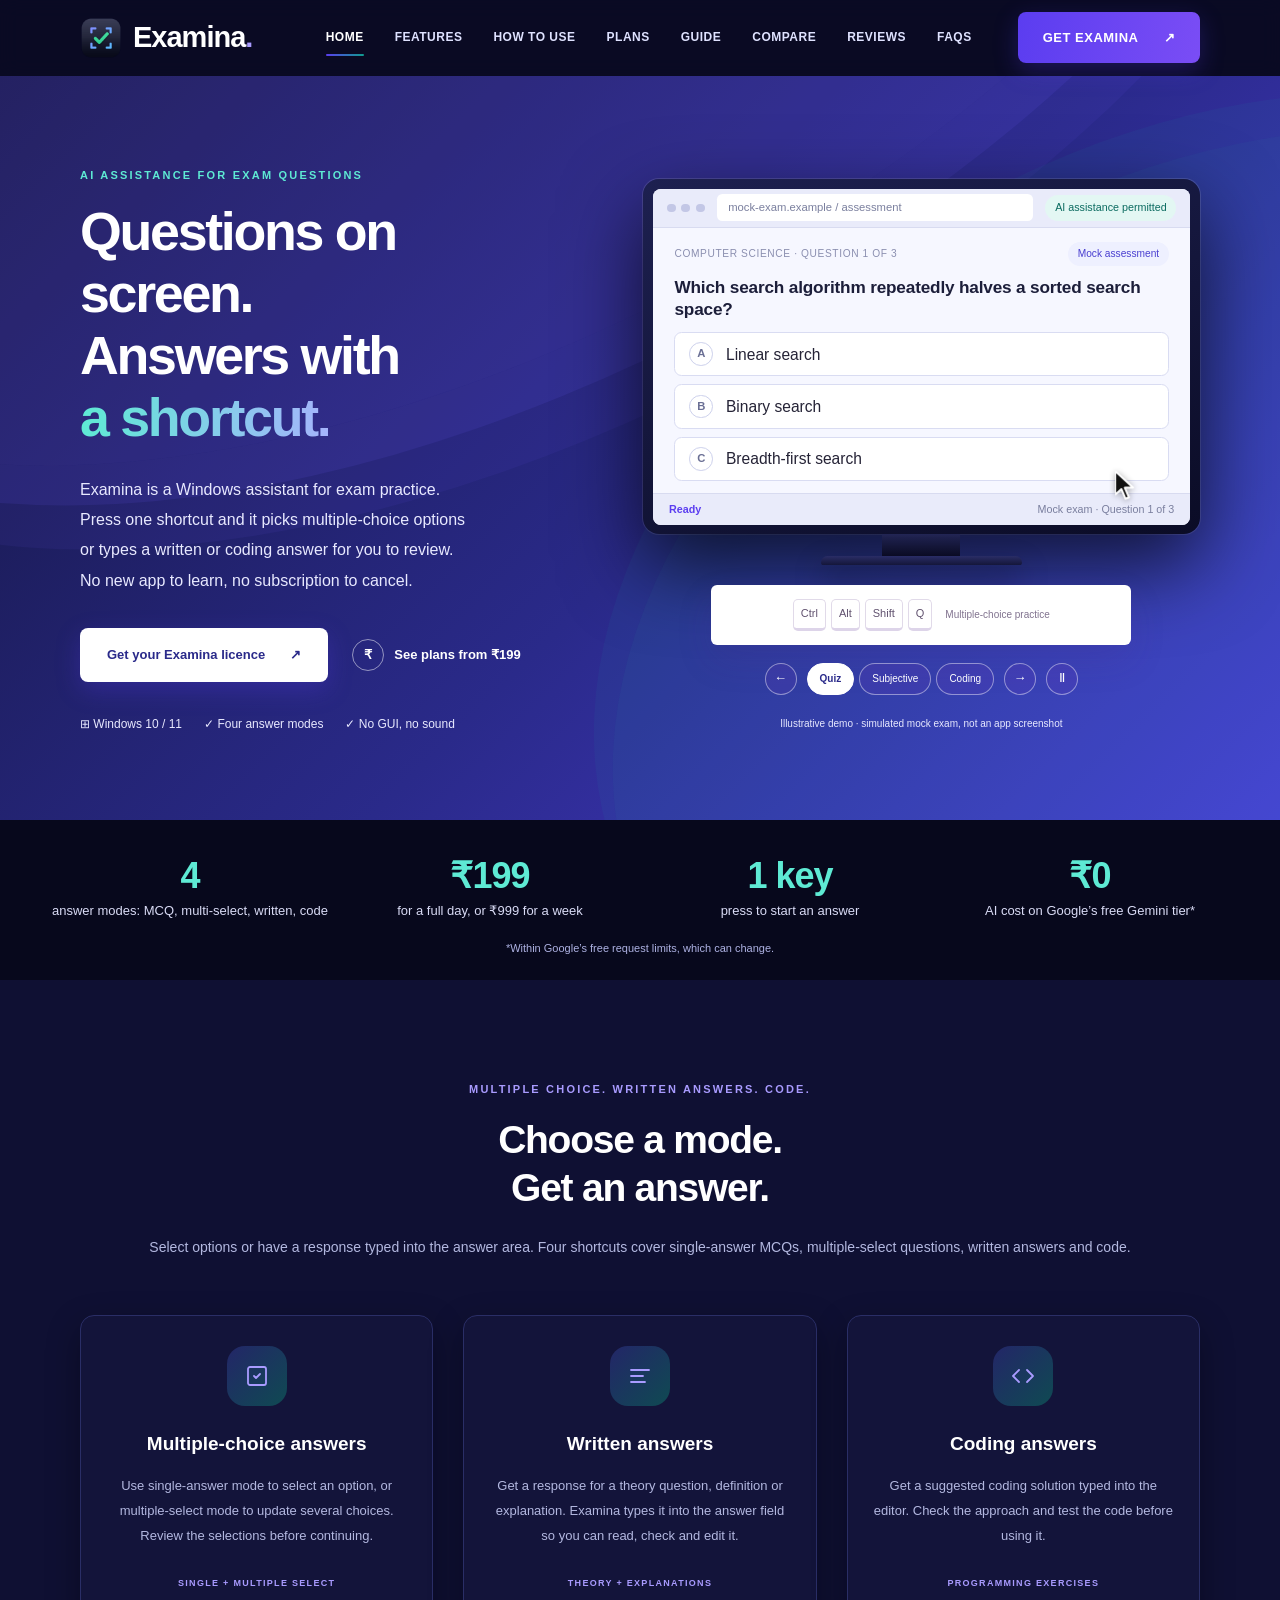
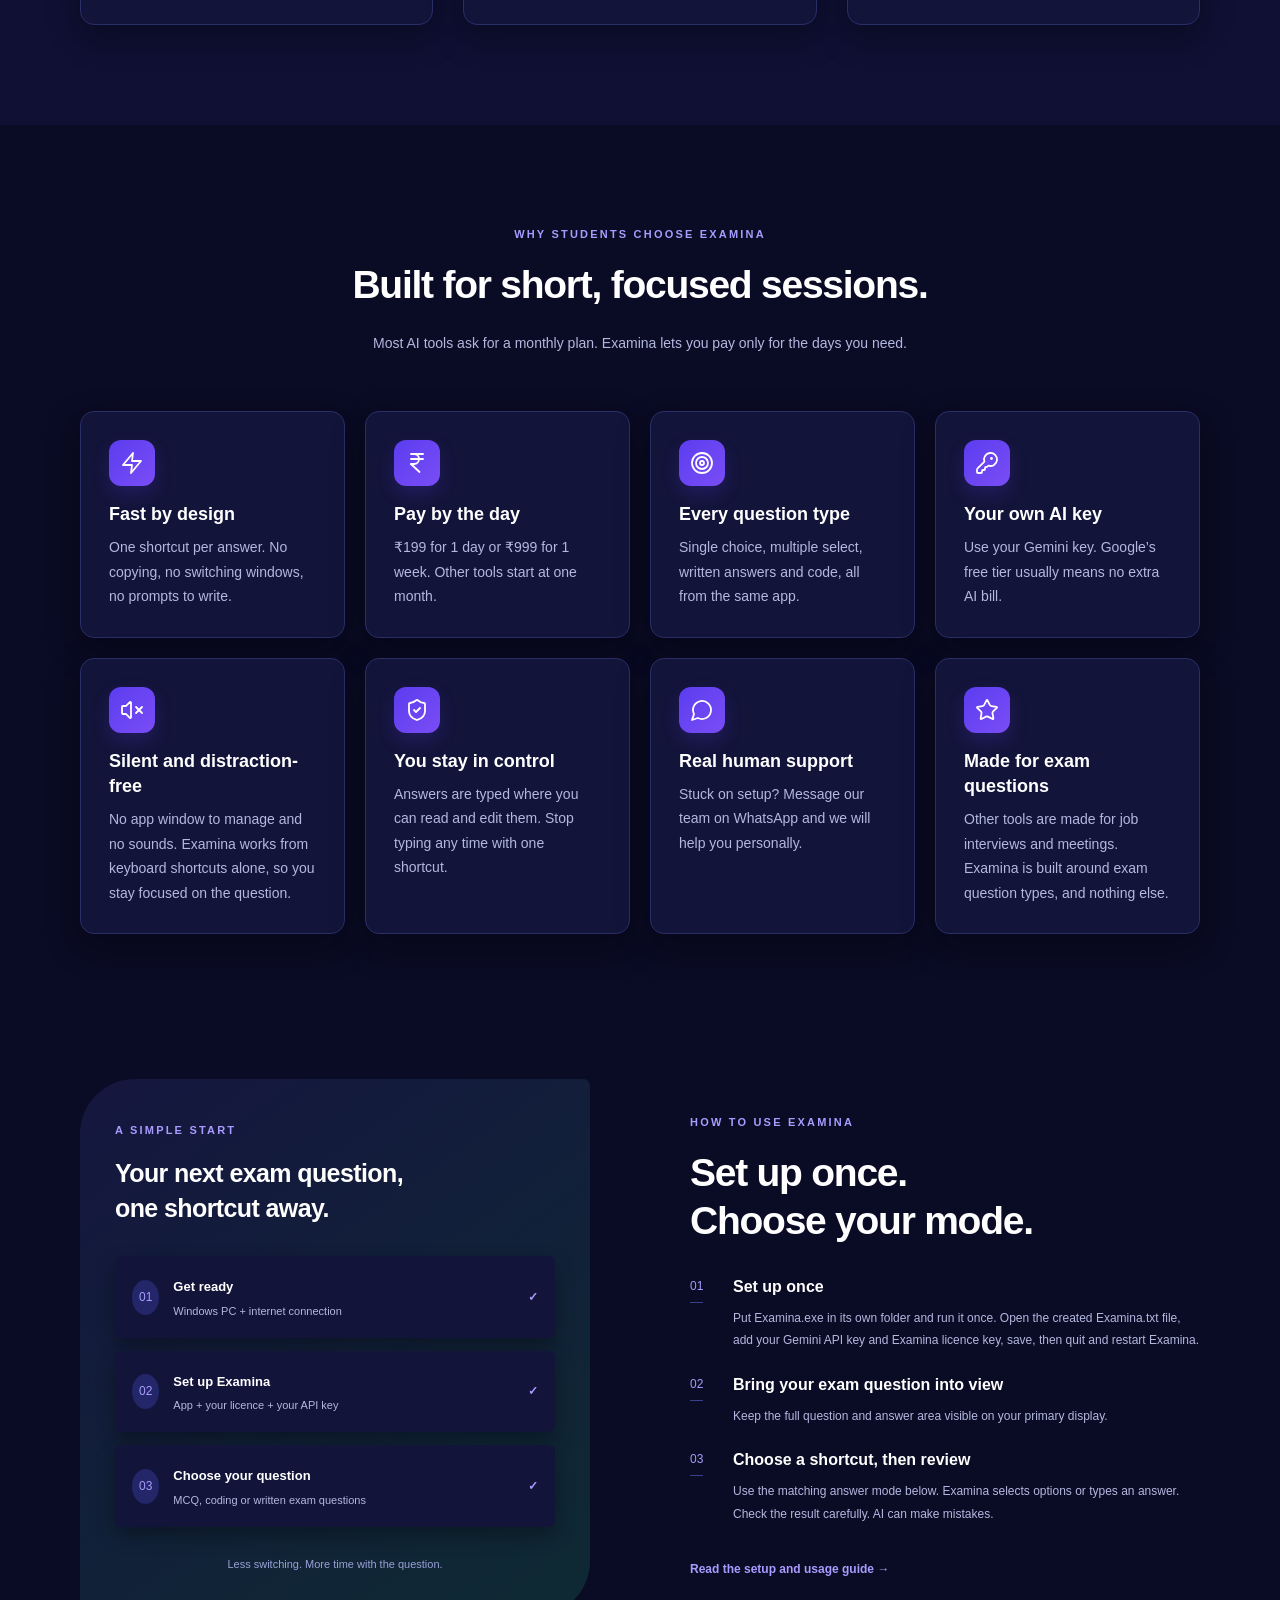
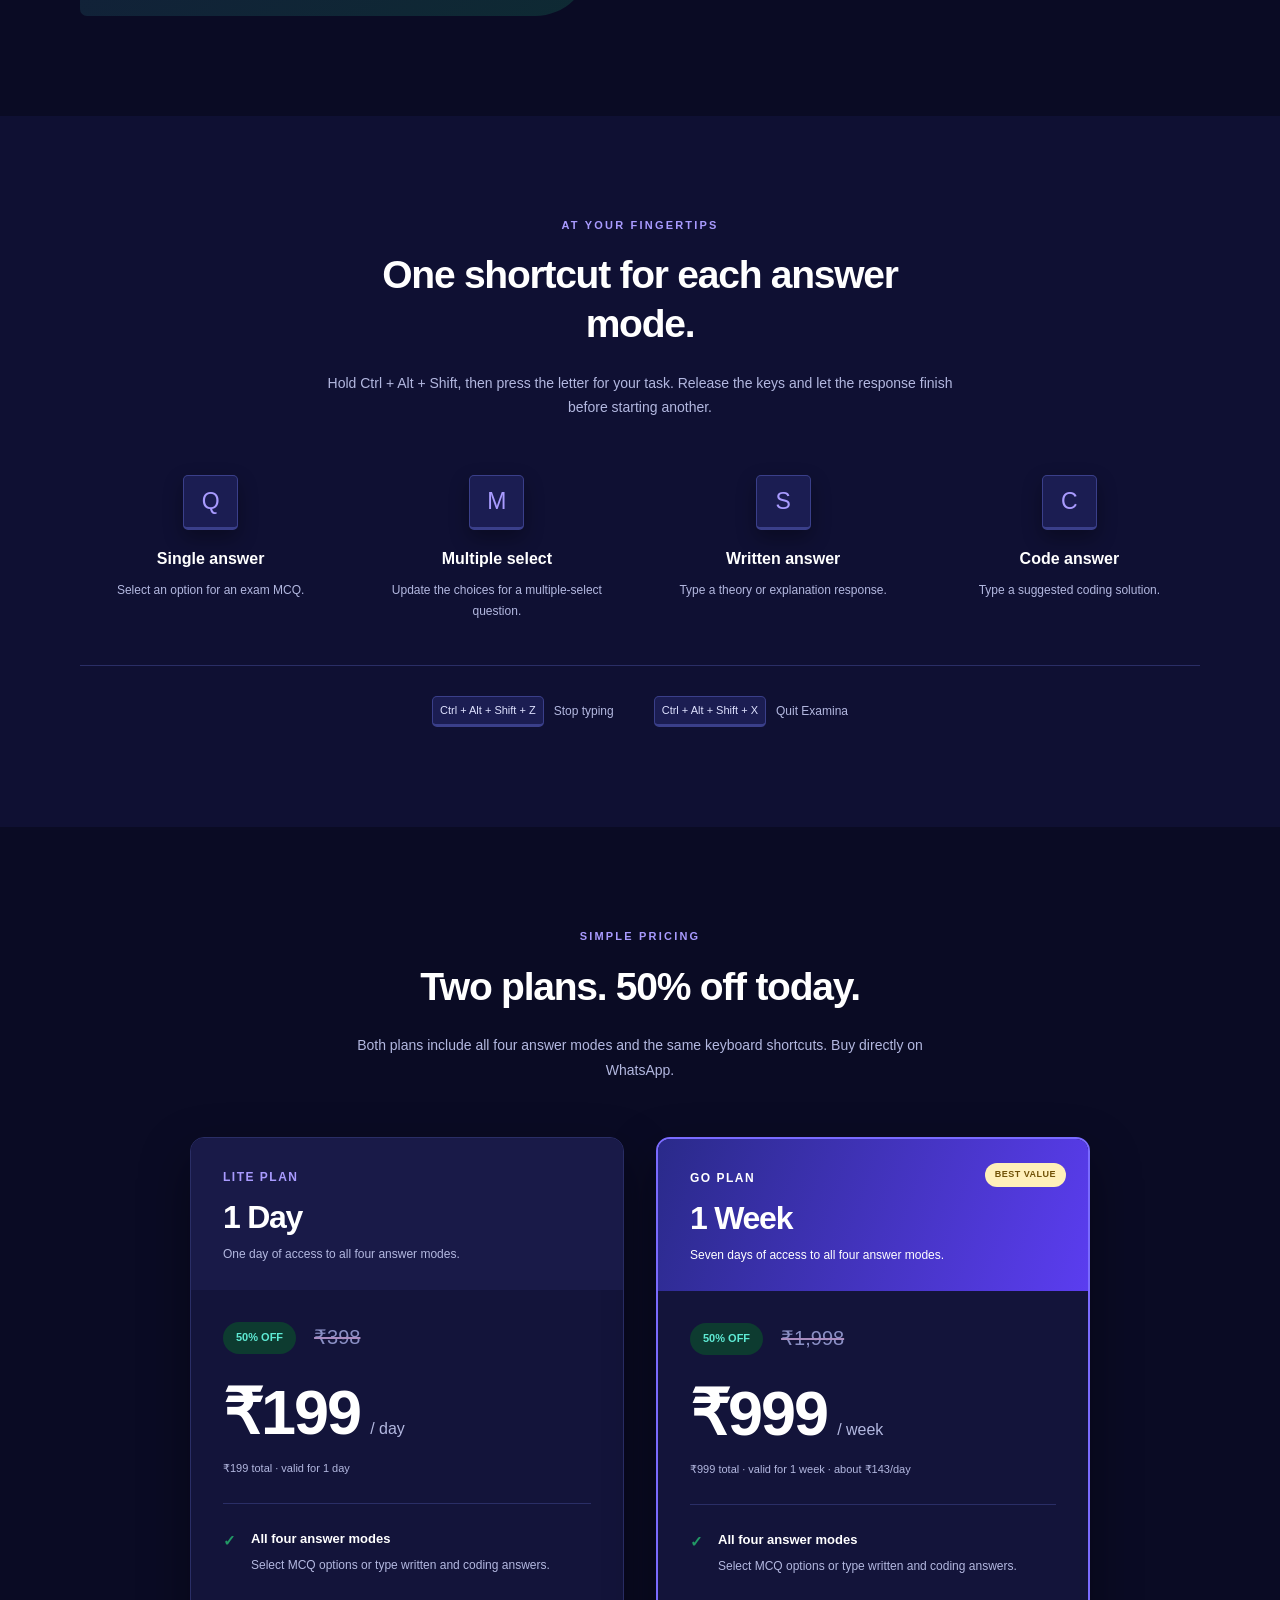
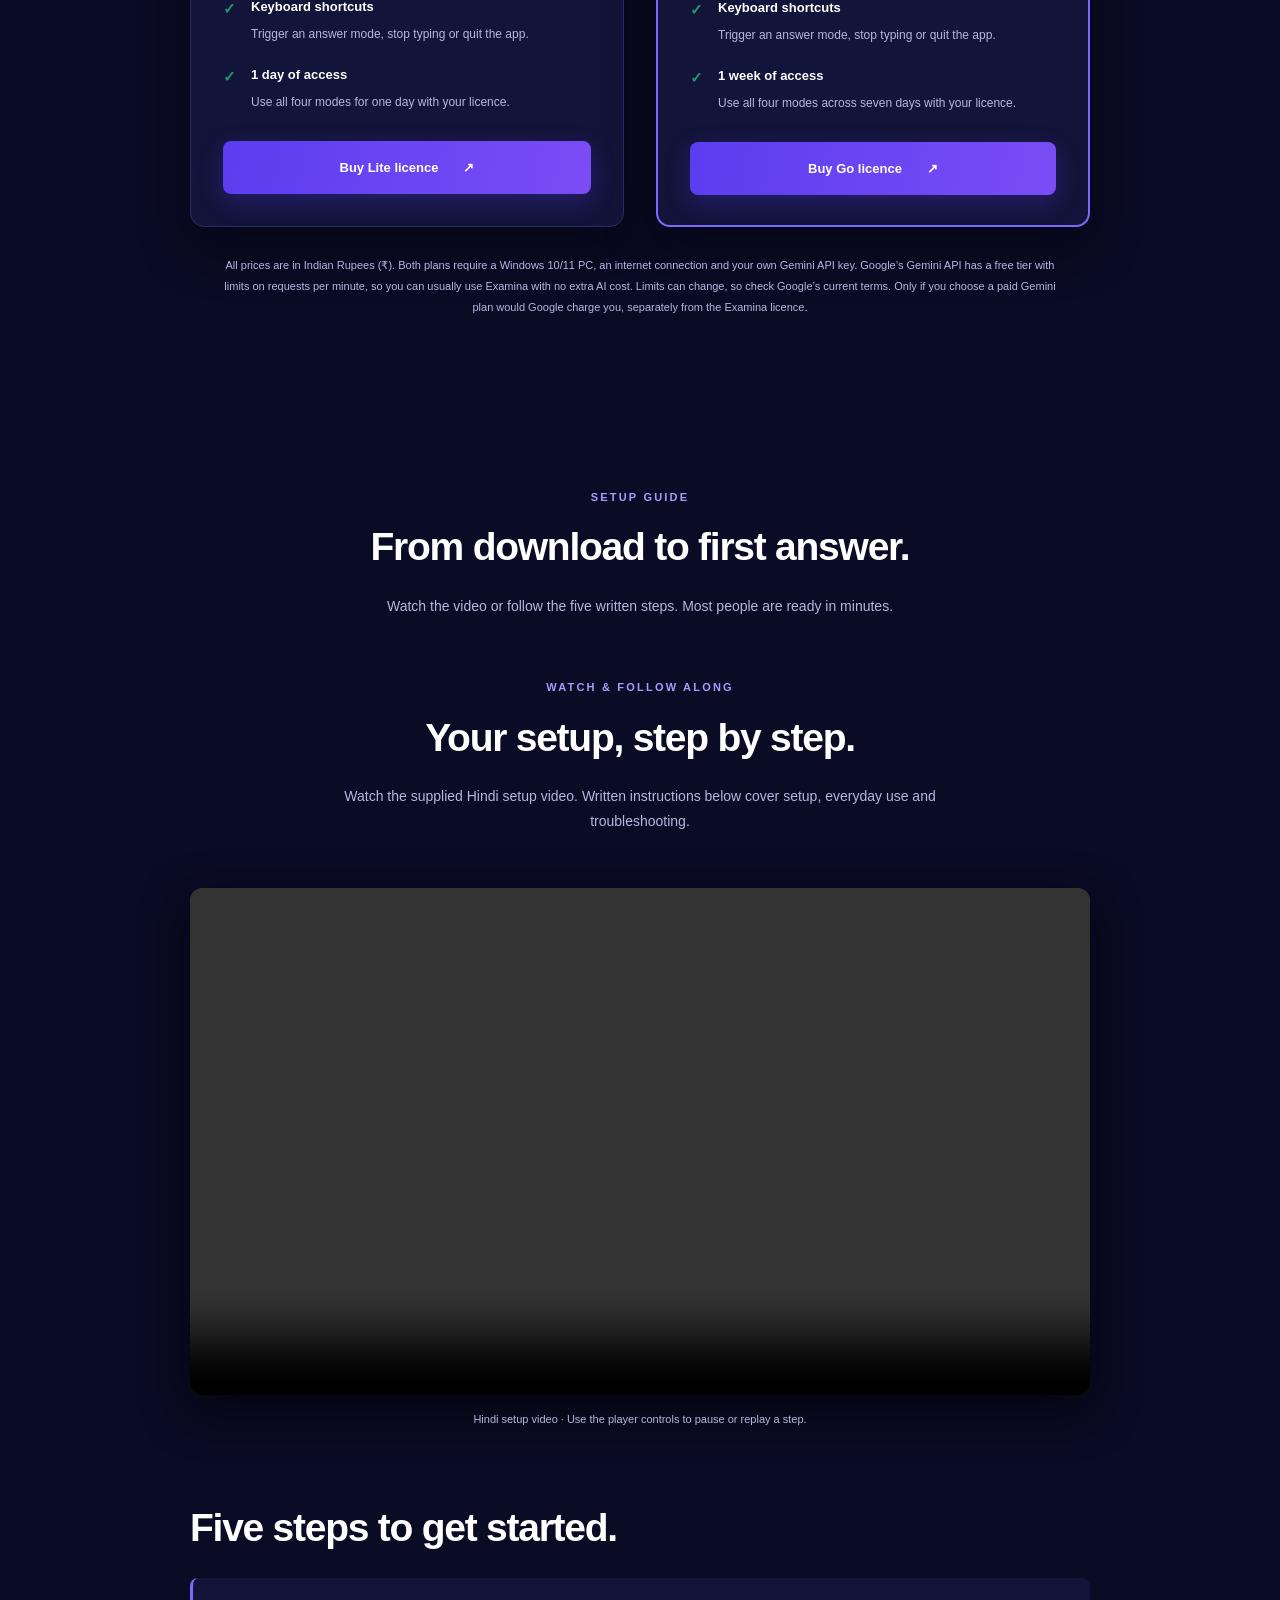
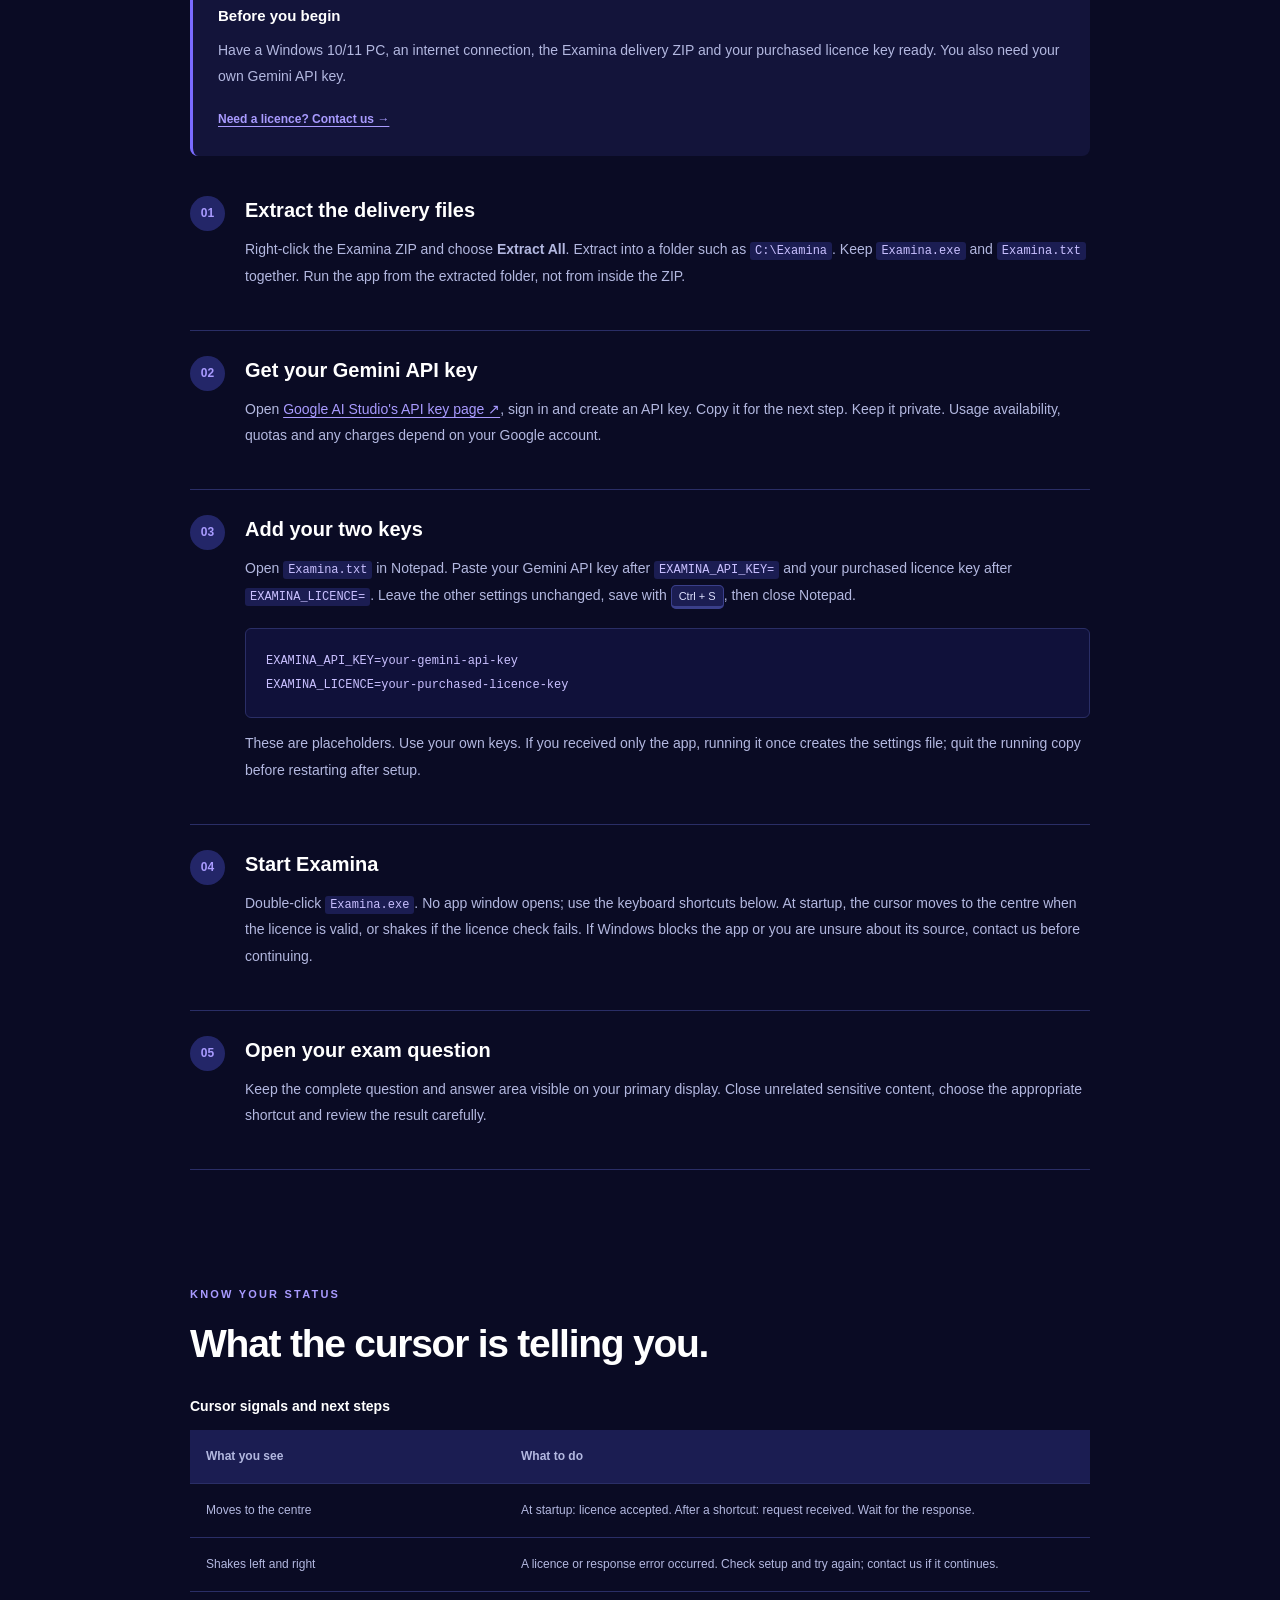
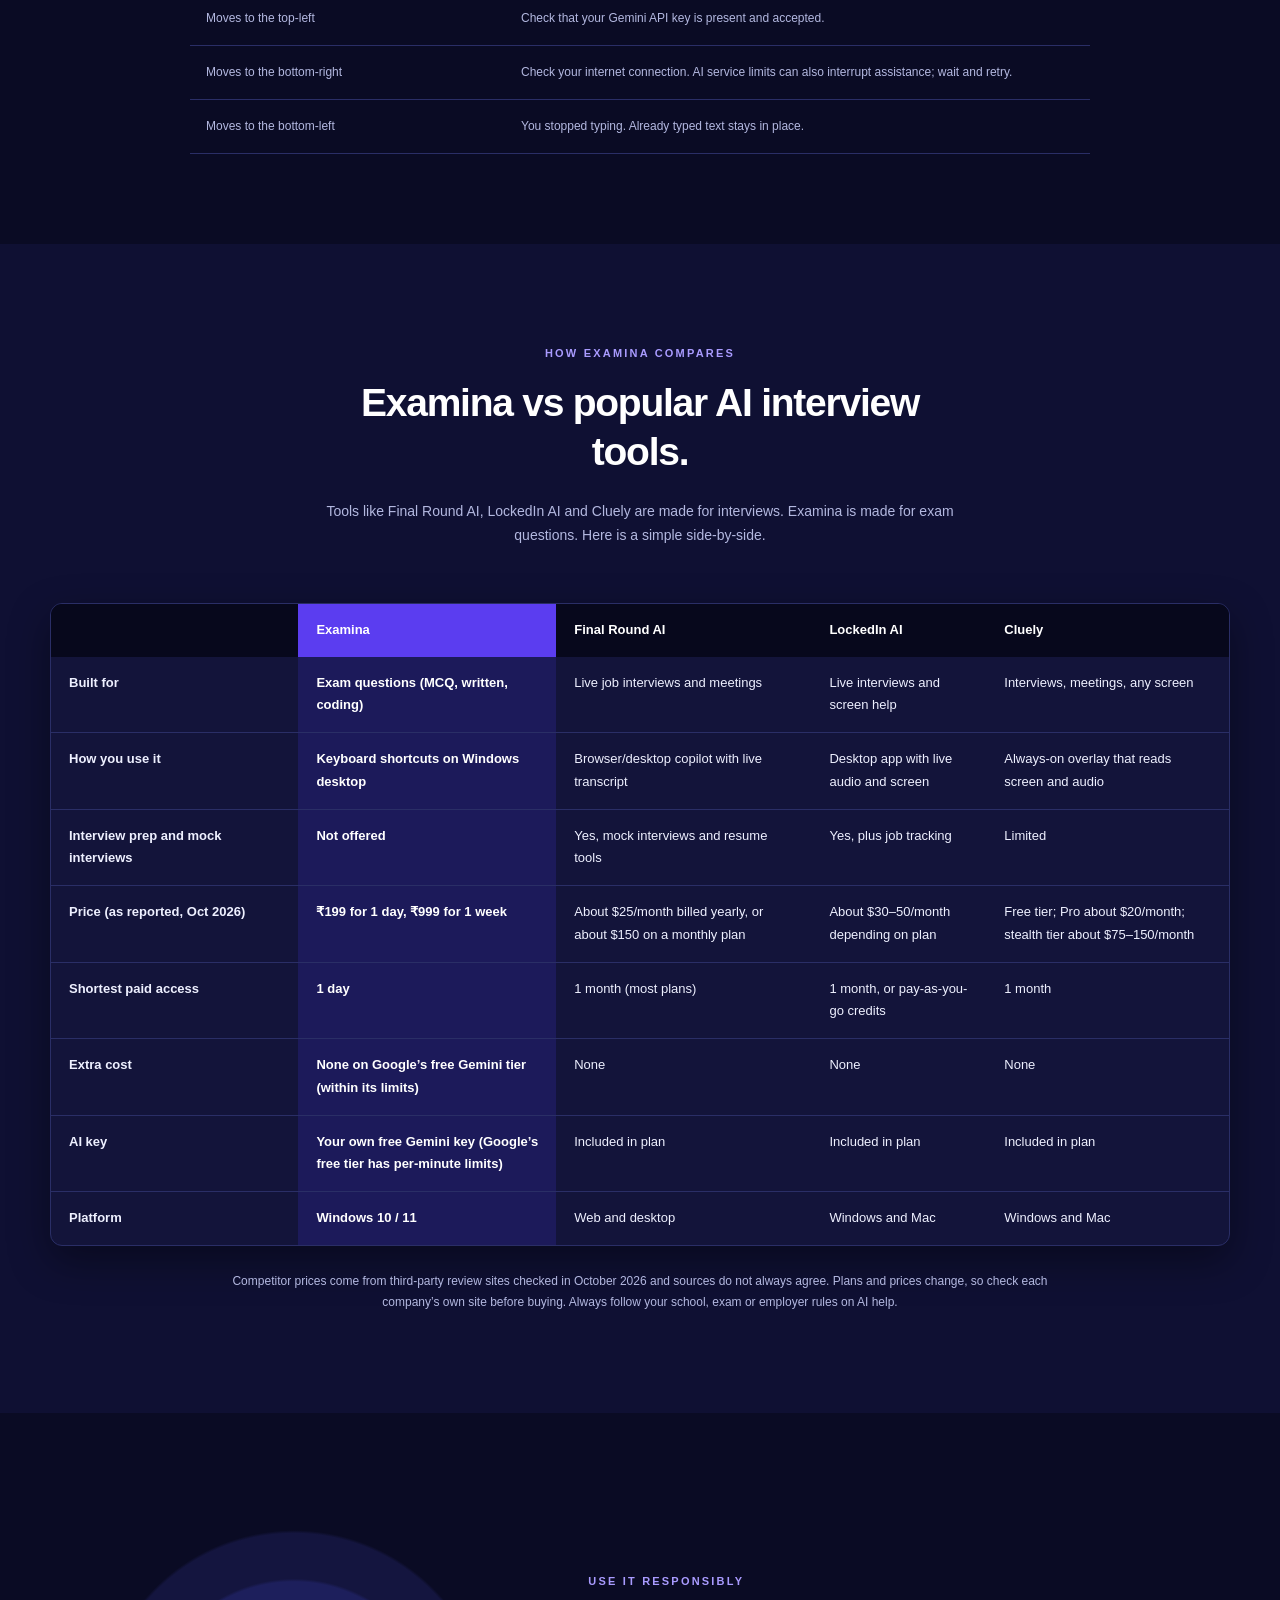
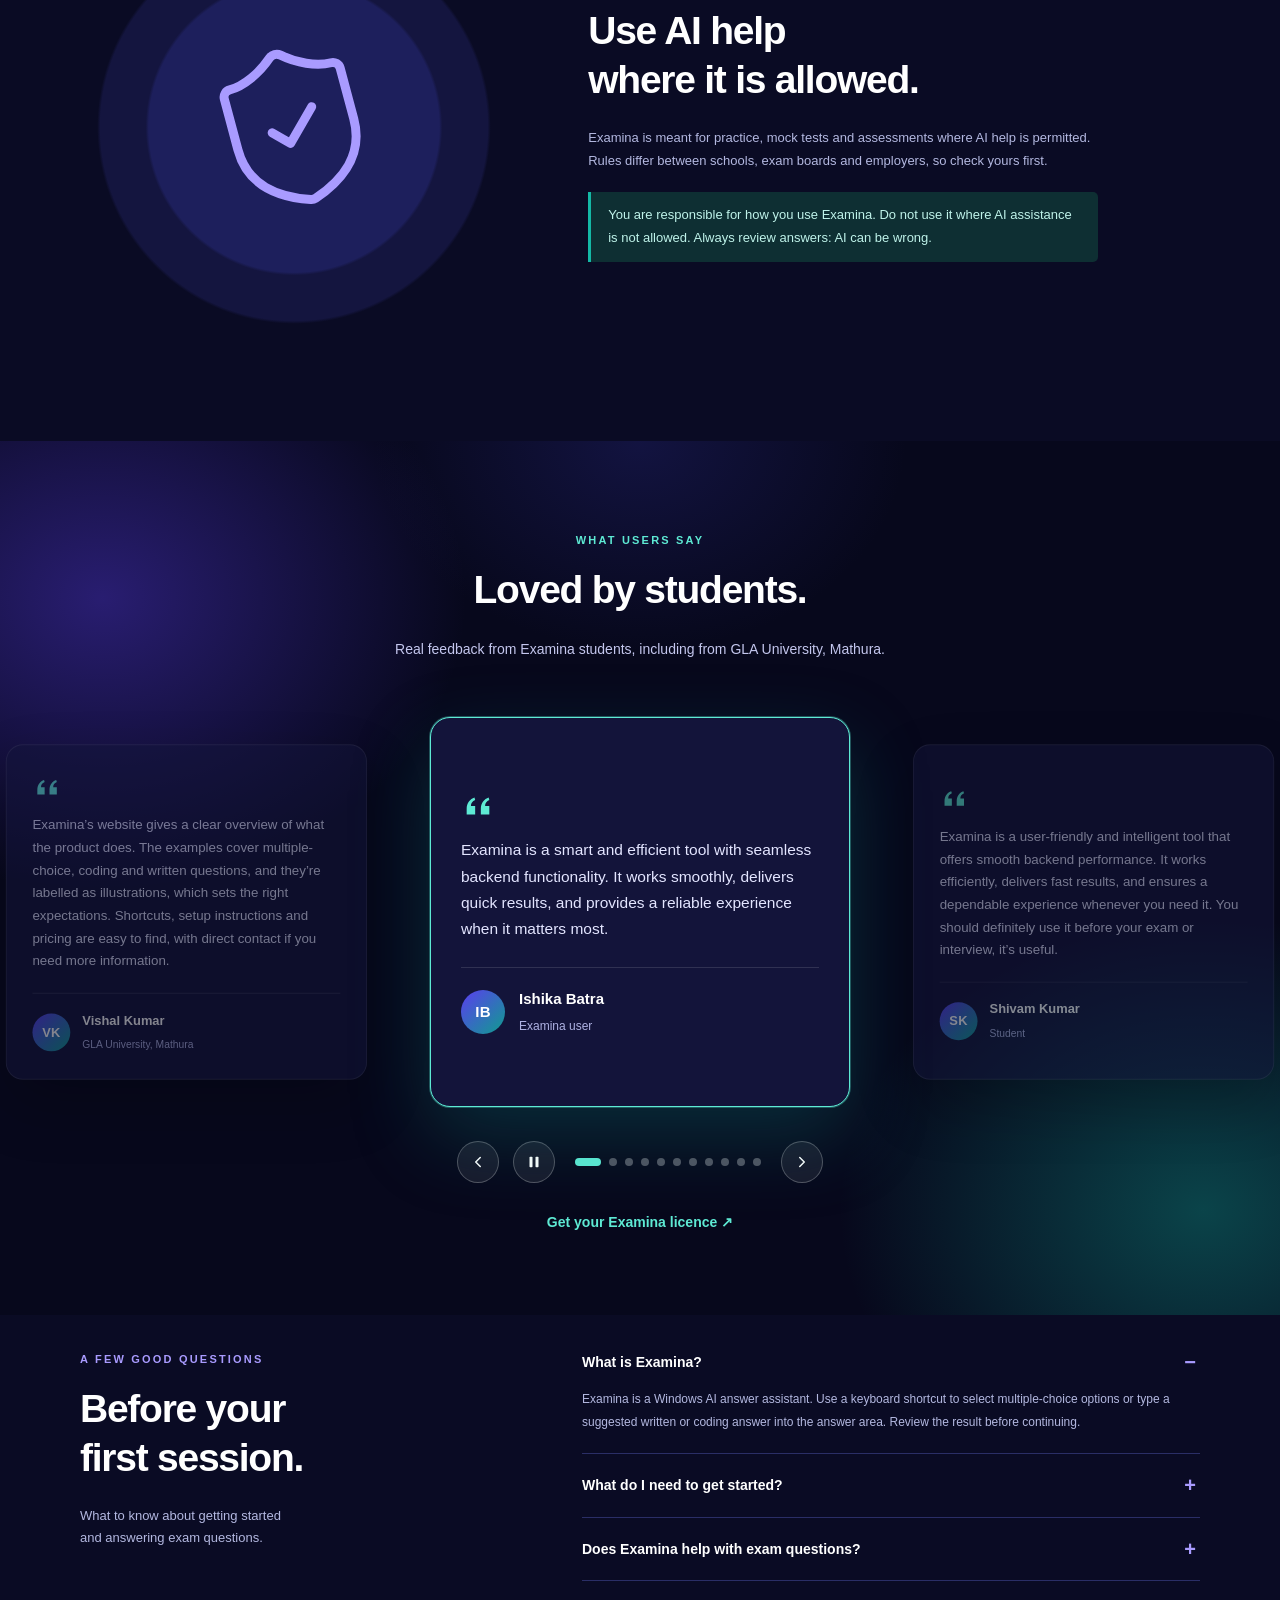
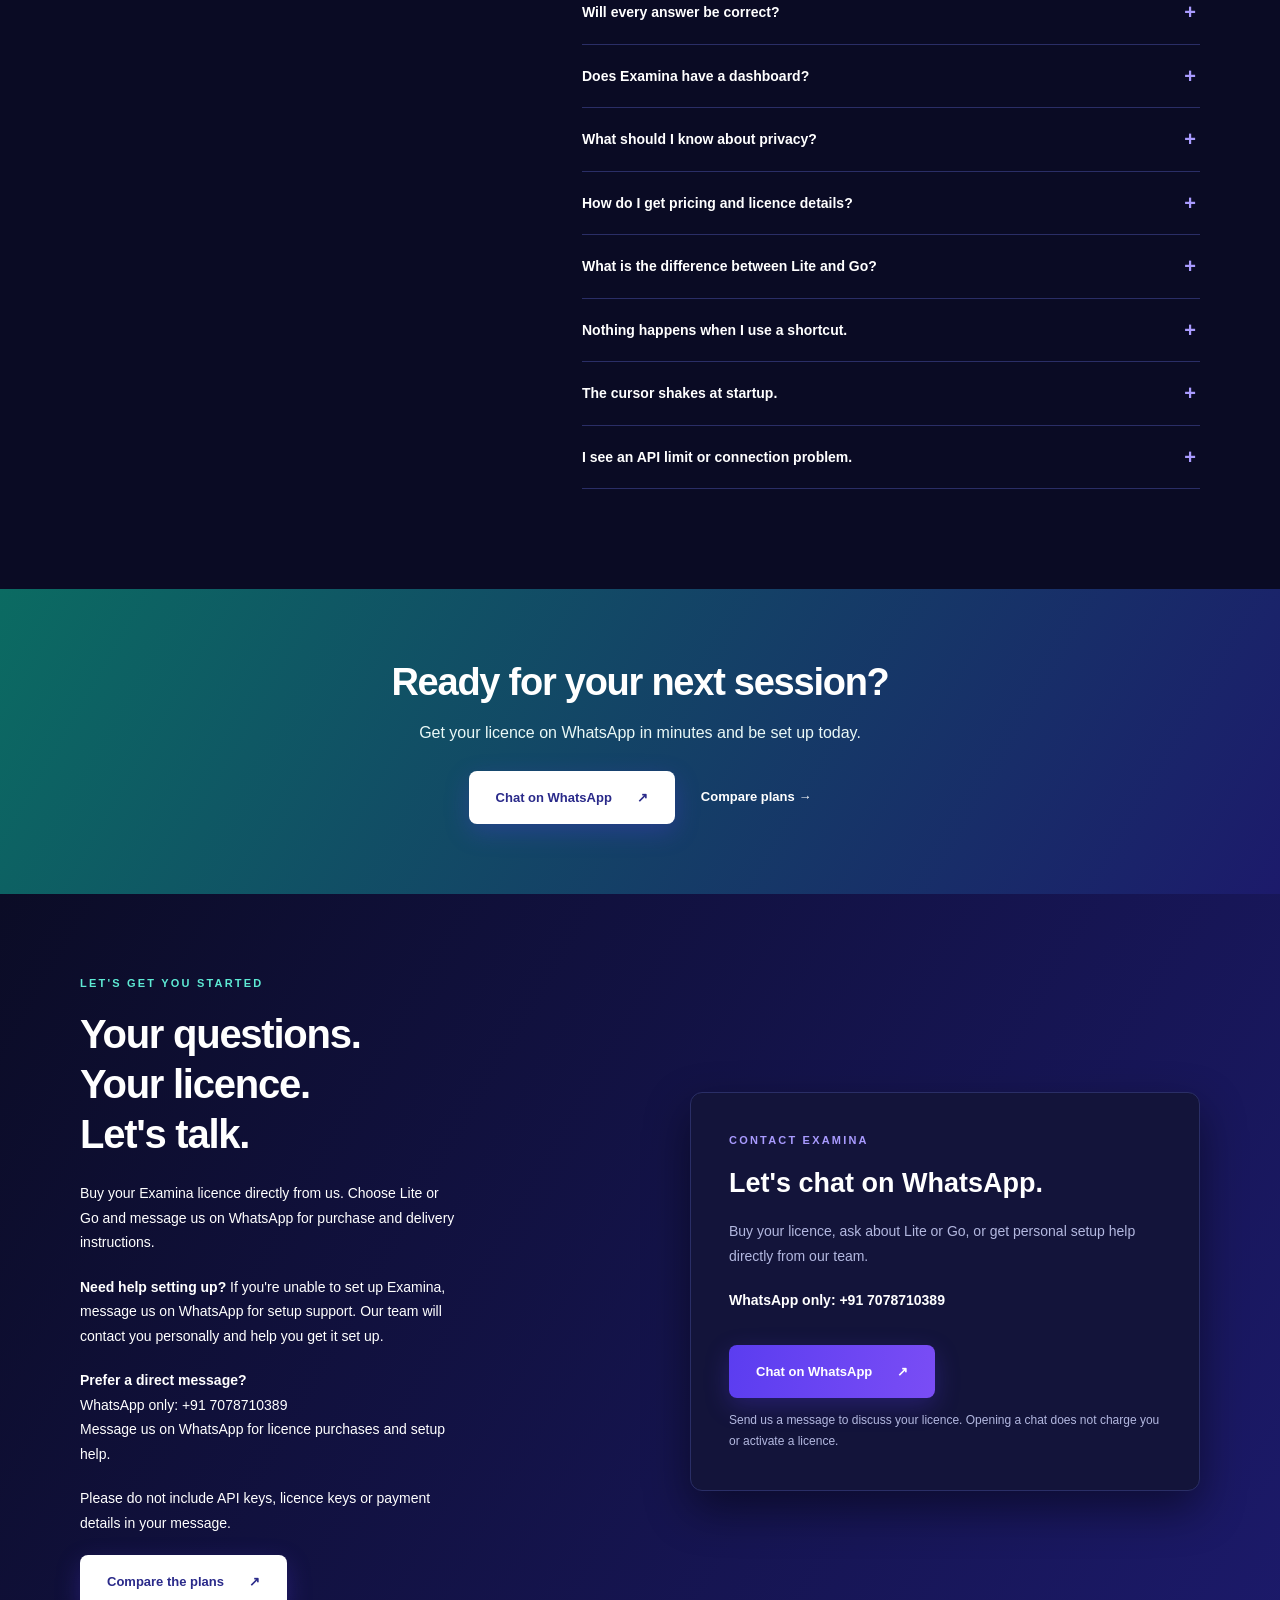
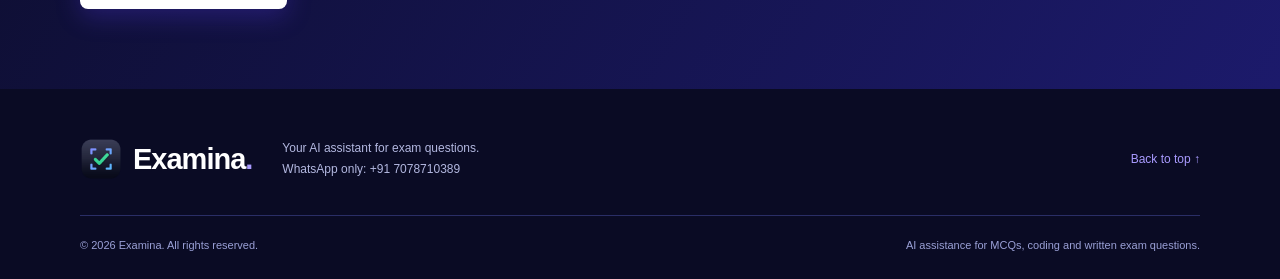
==== commit a939d576: "Hero demo: remove 'Examina in action' label and 'working' status; cursor moves to screen centre firs" ====
--- a/index.html
+++ b/index.html
@@ -22,7 +22,6 @@
   <div class="hero-inner">
     <div class="hero-copy"><div class="eyebrow light">AI ASSISTANCE FOR EXAM QUESTIONS</div><h1>Questions on screen.<br>Answers with<br><em>a shortcut.</em></h1><p>Examina is a Windows assistant for exam practice. Press one shortcut and it picks multiple-choice options or types a written or coding answer for you to review. No new app to learn, no subscription to cancel.</p><div class="hero-actions"><a class="button white" href="#contact">Get your Examina licence <span aria-hidden="true">↗</span></a><a class="text-link" href="#plans"><span class="play" aria-hidden="true">₹</span> See plans from ₹199</a></div><div class="hero-footnote"><span>⊞ Windows 10 / 11</span><span>✓ Four answer modes</span><span>✓ No GUI, no sound</span></div></div>
     <div class="pc-scene" role="region" aria-roledescription="carousel" aria-label="Illustrative demo of Examina answering mock exam questions" tabindex="0">
-      <div class="floating-label"><span><svg class="ico" viewBox="0 0 24 24" fill="none" stroke="currentColor" stroke-width="1.8" stroke-linecap="round" stroke-linejoin="round" aria-hidden="true"><path d="M9.937 15.5A2 2 0 0 0 8.5 14.063l-6.135-1.582a.5.5 0 0 1 0-.962L8.5 9.936A2 2 0 0 0 9.937 8.5l1.582-6.135a.5.5 0 0 1 .963 0L14.063 8.5A2 2 0 0 0 15.5 9.937l6.135 1.581a.5.5 0 0 1 0 .964L15.5 14.063a2 2 0 0 0-1.437 1.437l-1.582 6.135a.5.5 0 0 1-.963 0z"/></svg></span> Examina in action.</div>
       <figure class="pc">
         <div class="pc-monitor">
           <div class="pc-screen">
--- a/styles.css
+++ b/styles.css
@@ -467,3 +467,4 @@
 .pc-cursor svg{max-width:none}
 .pc-scene{padding-top:46px}
 .pc-scene .floating-label{top:4px}
+.pc-scene{padding-top:10px}
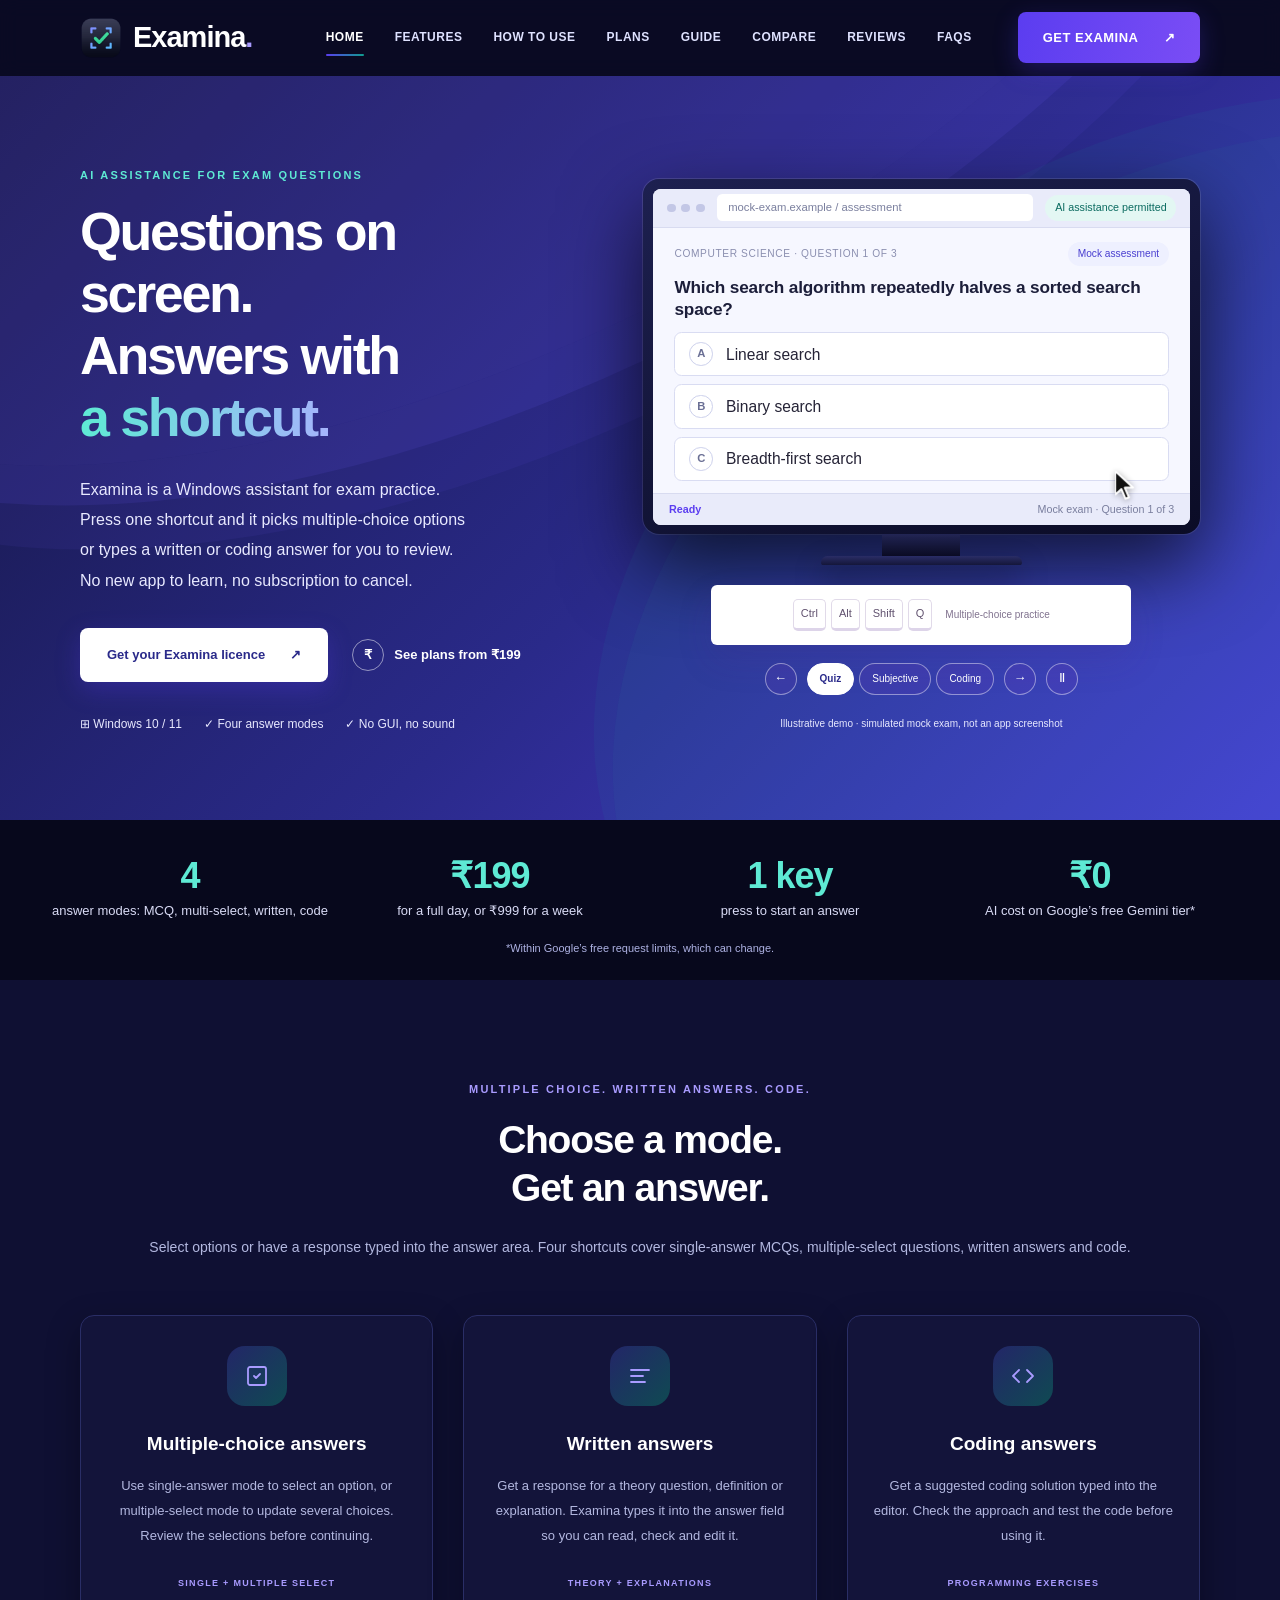
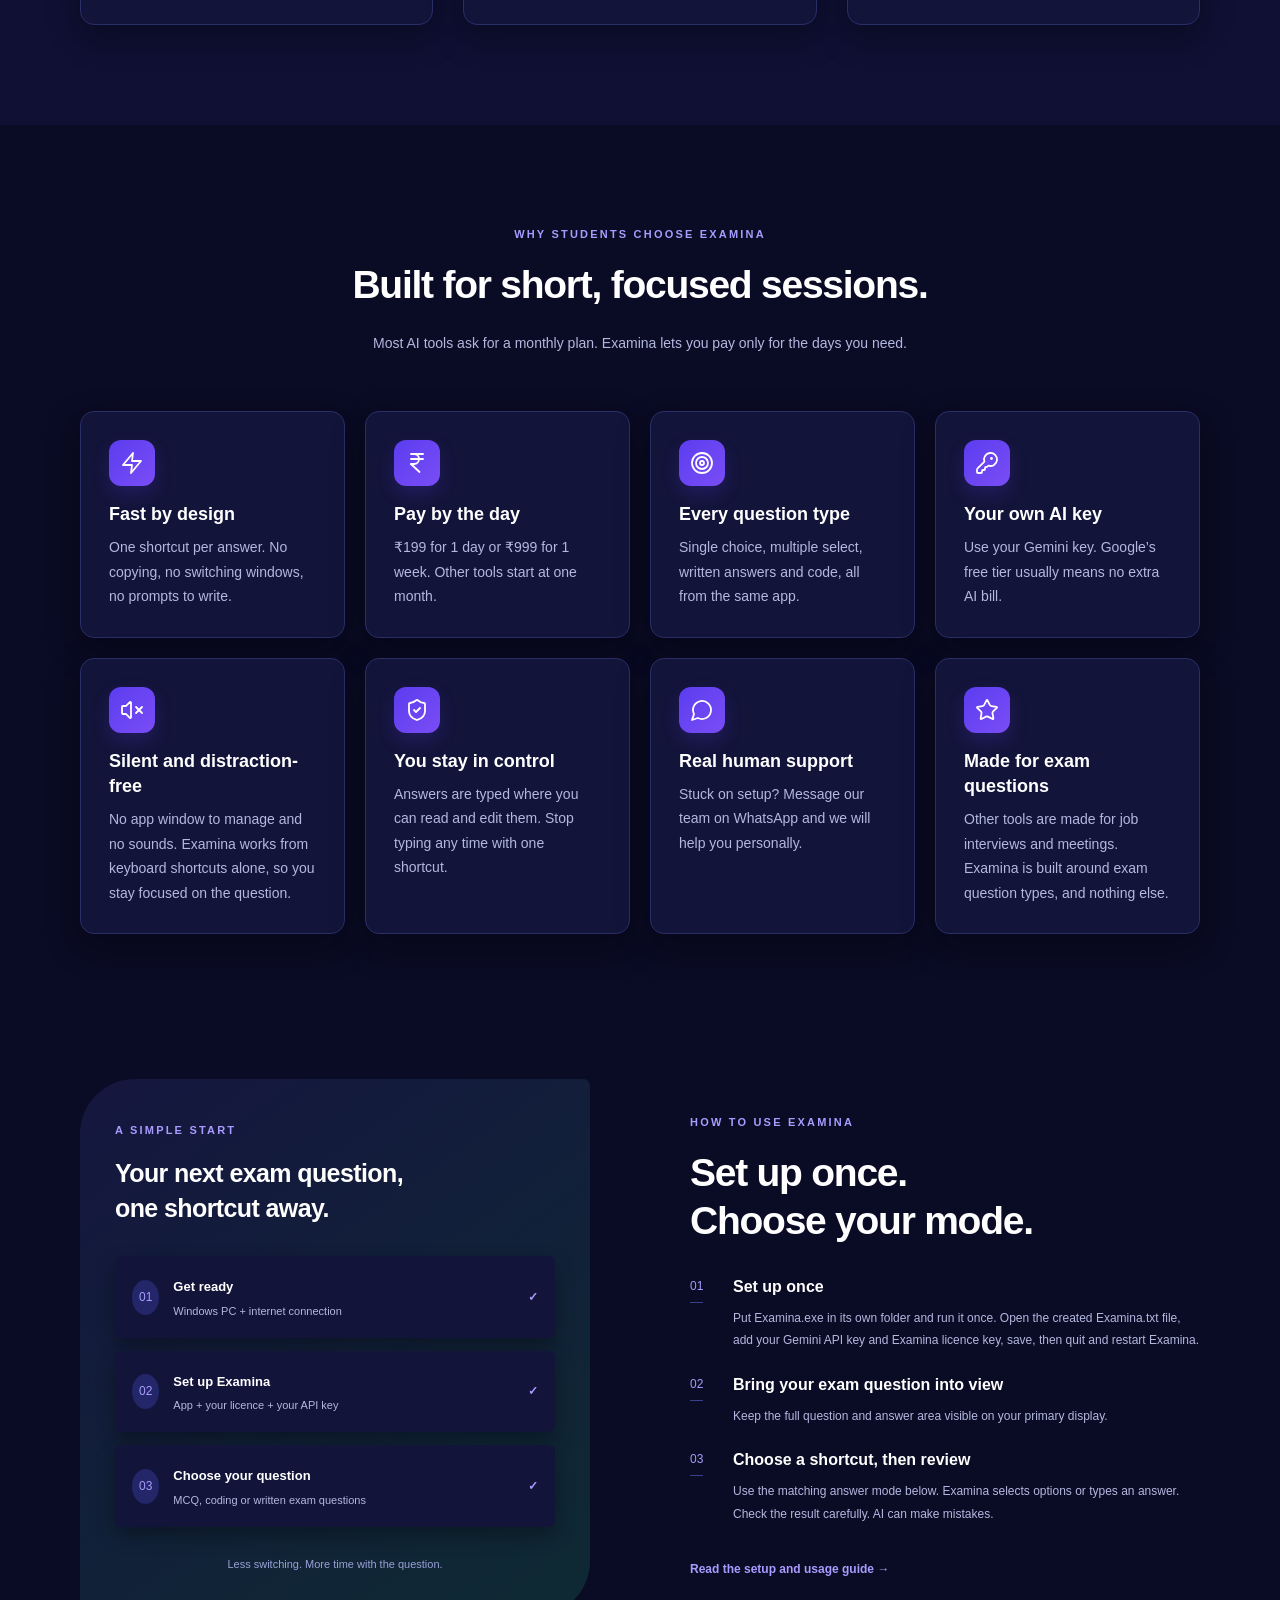
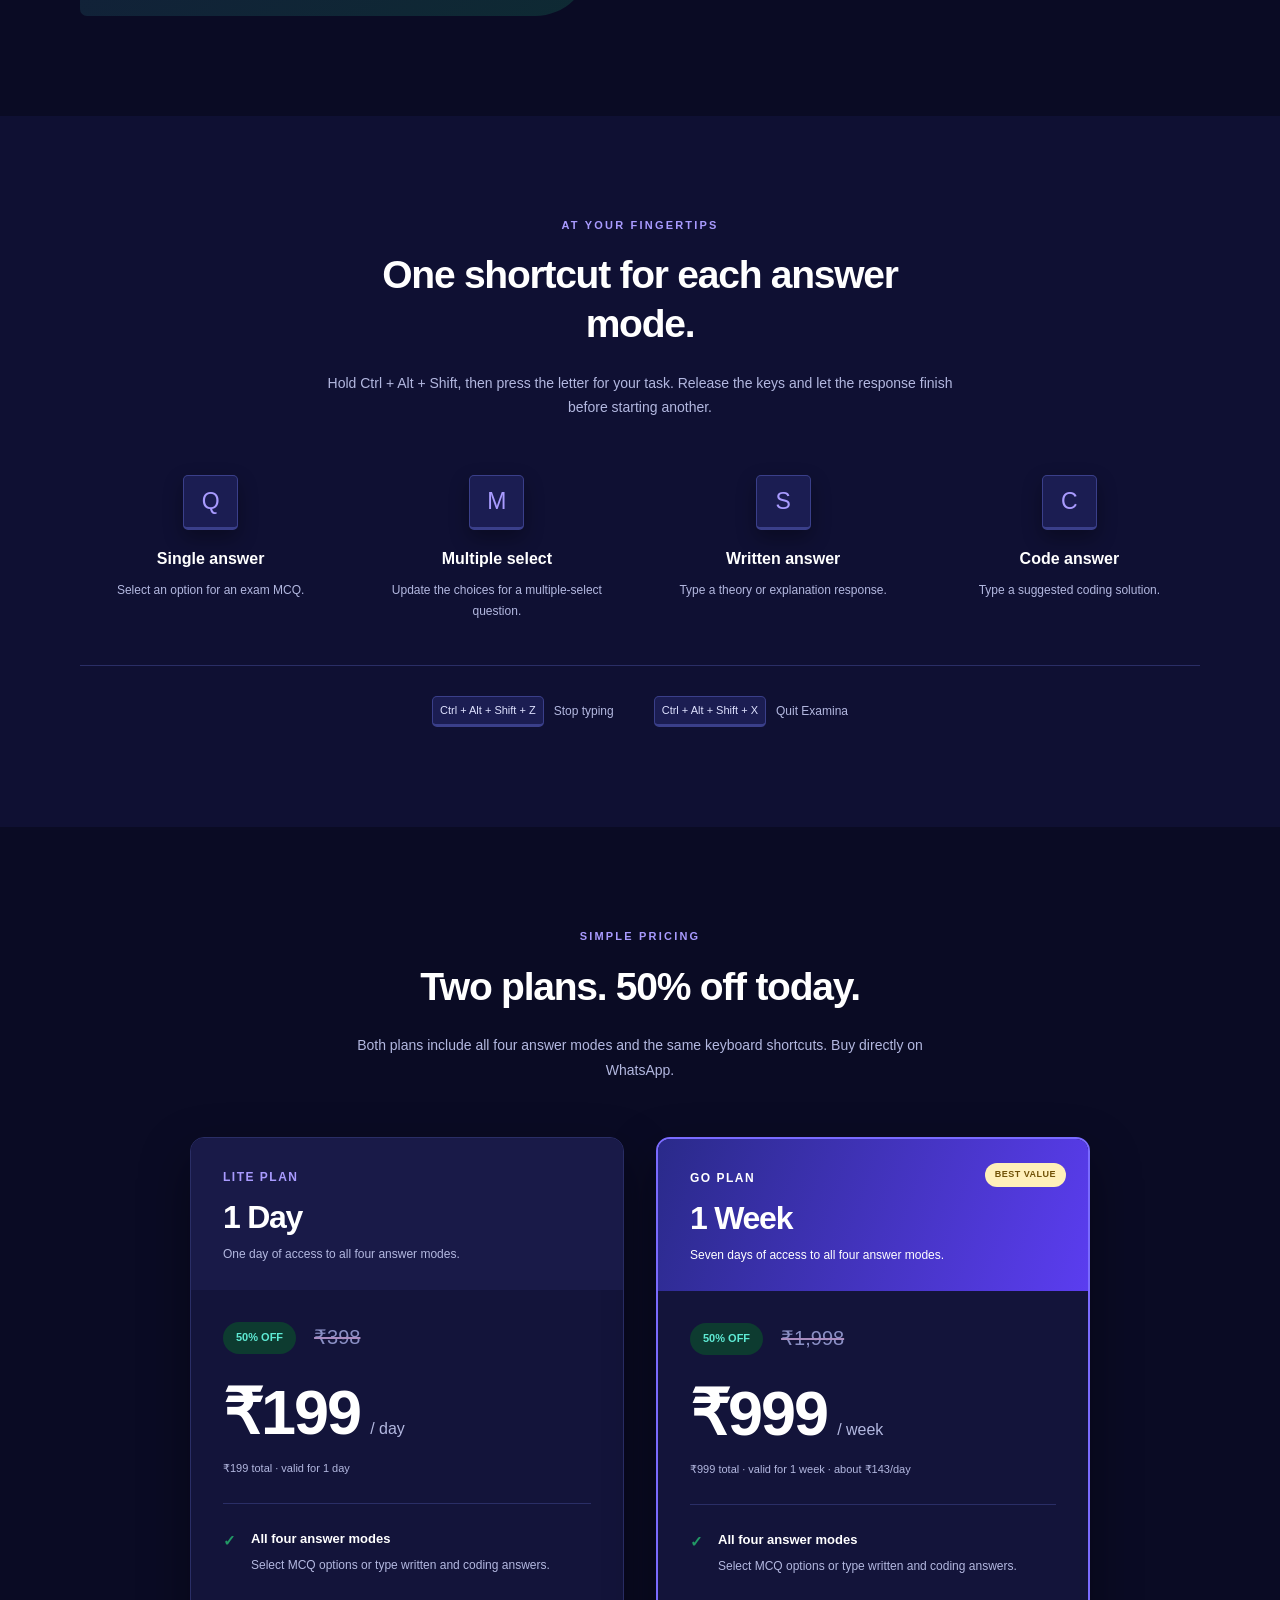
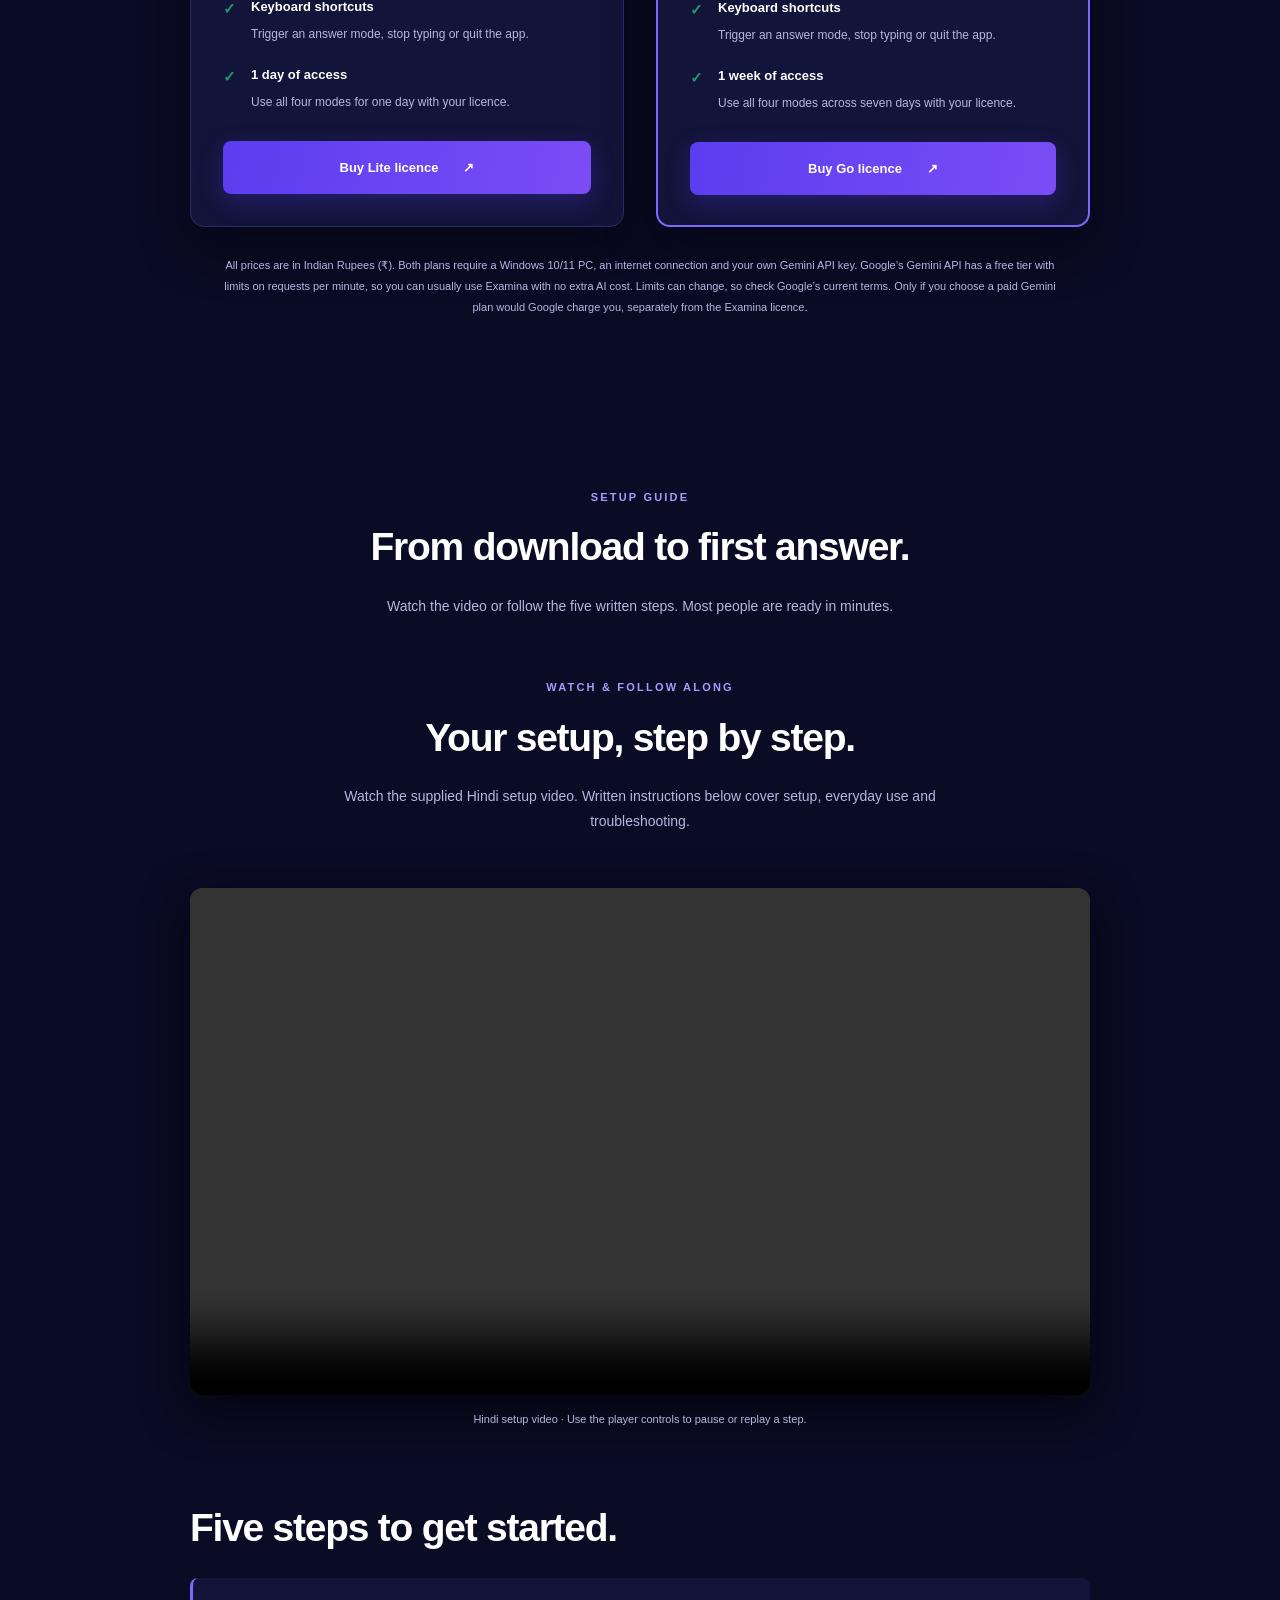
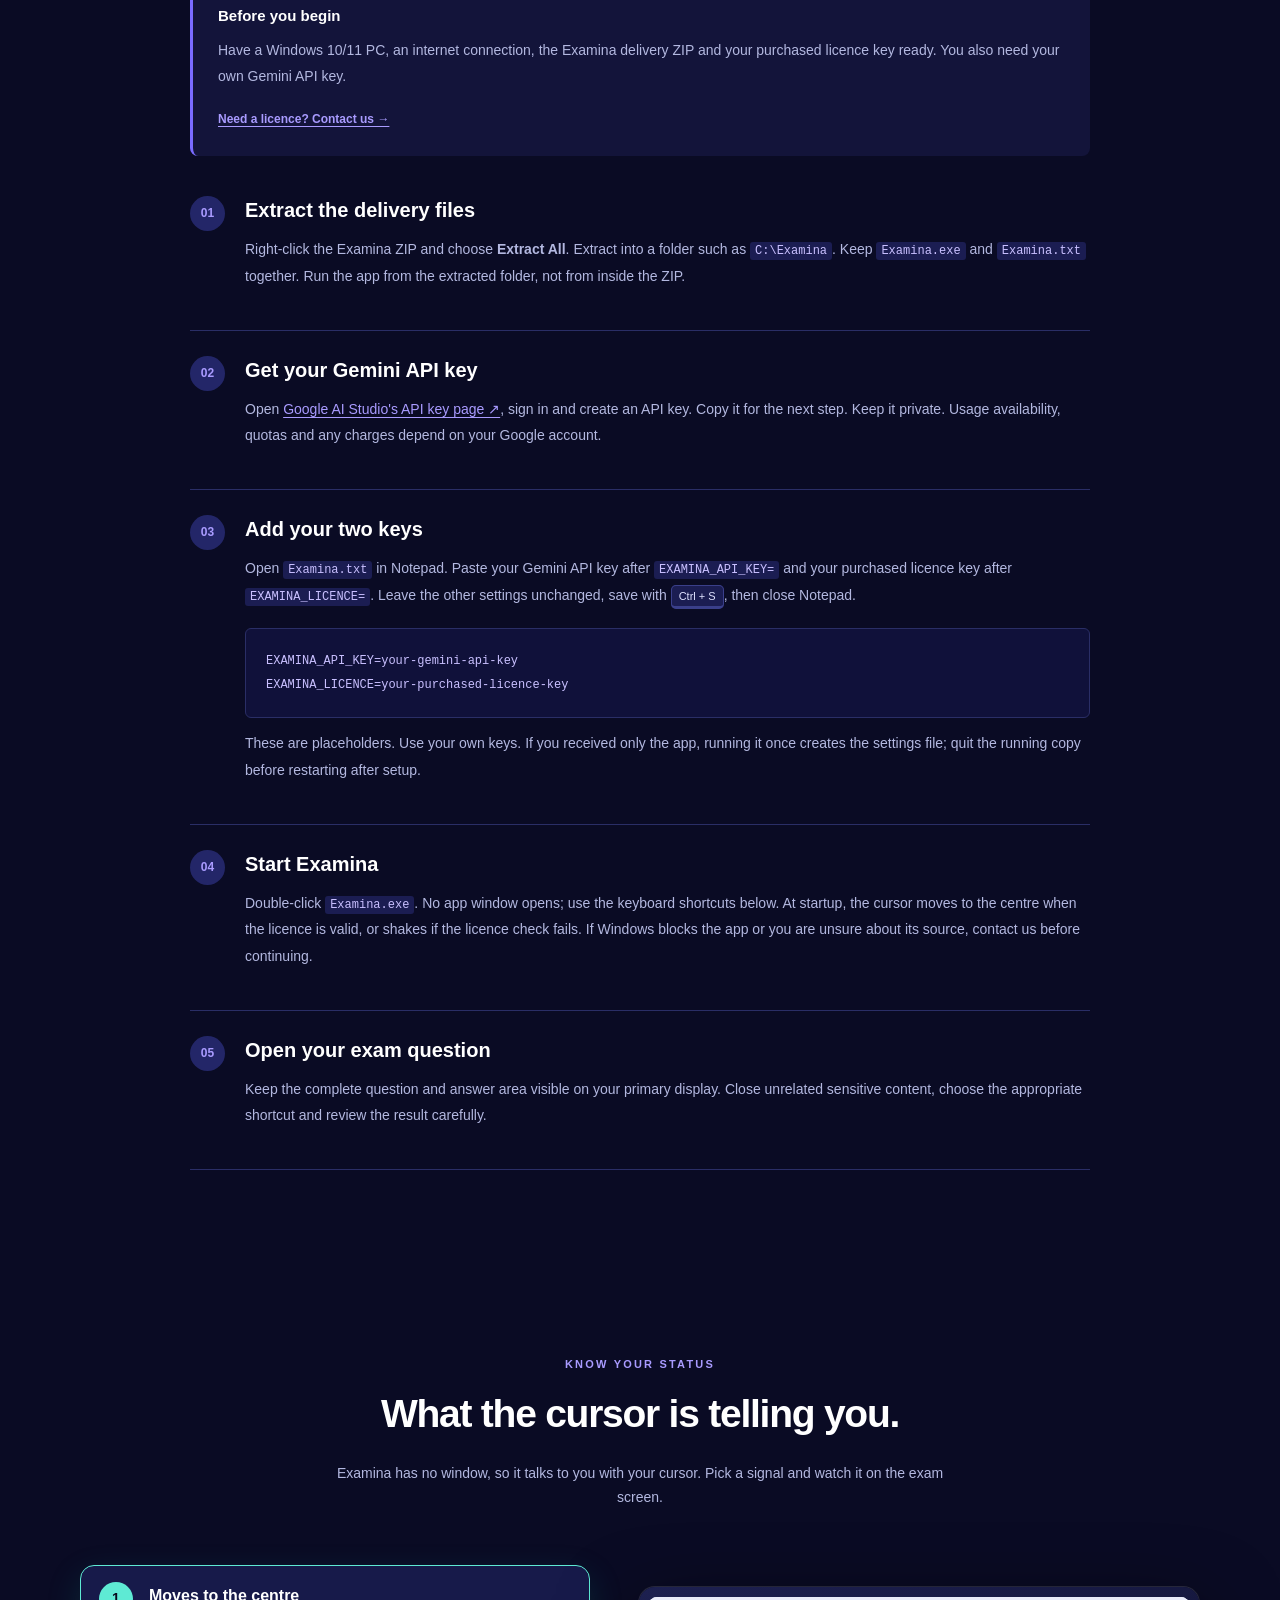
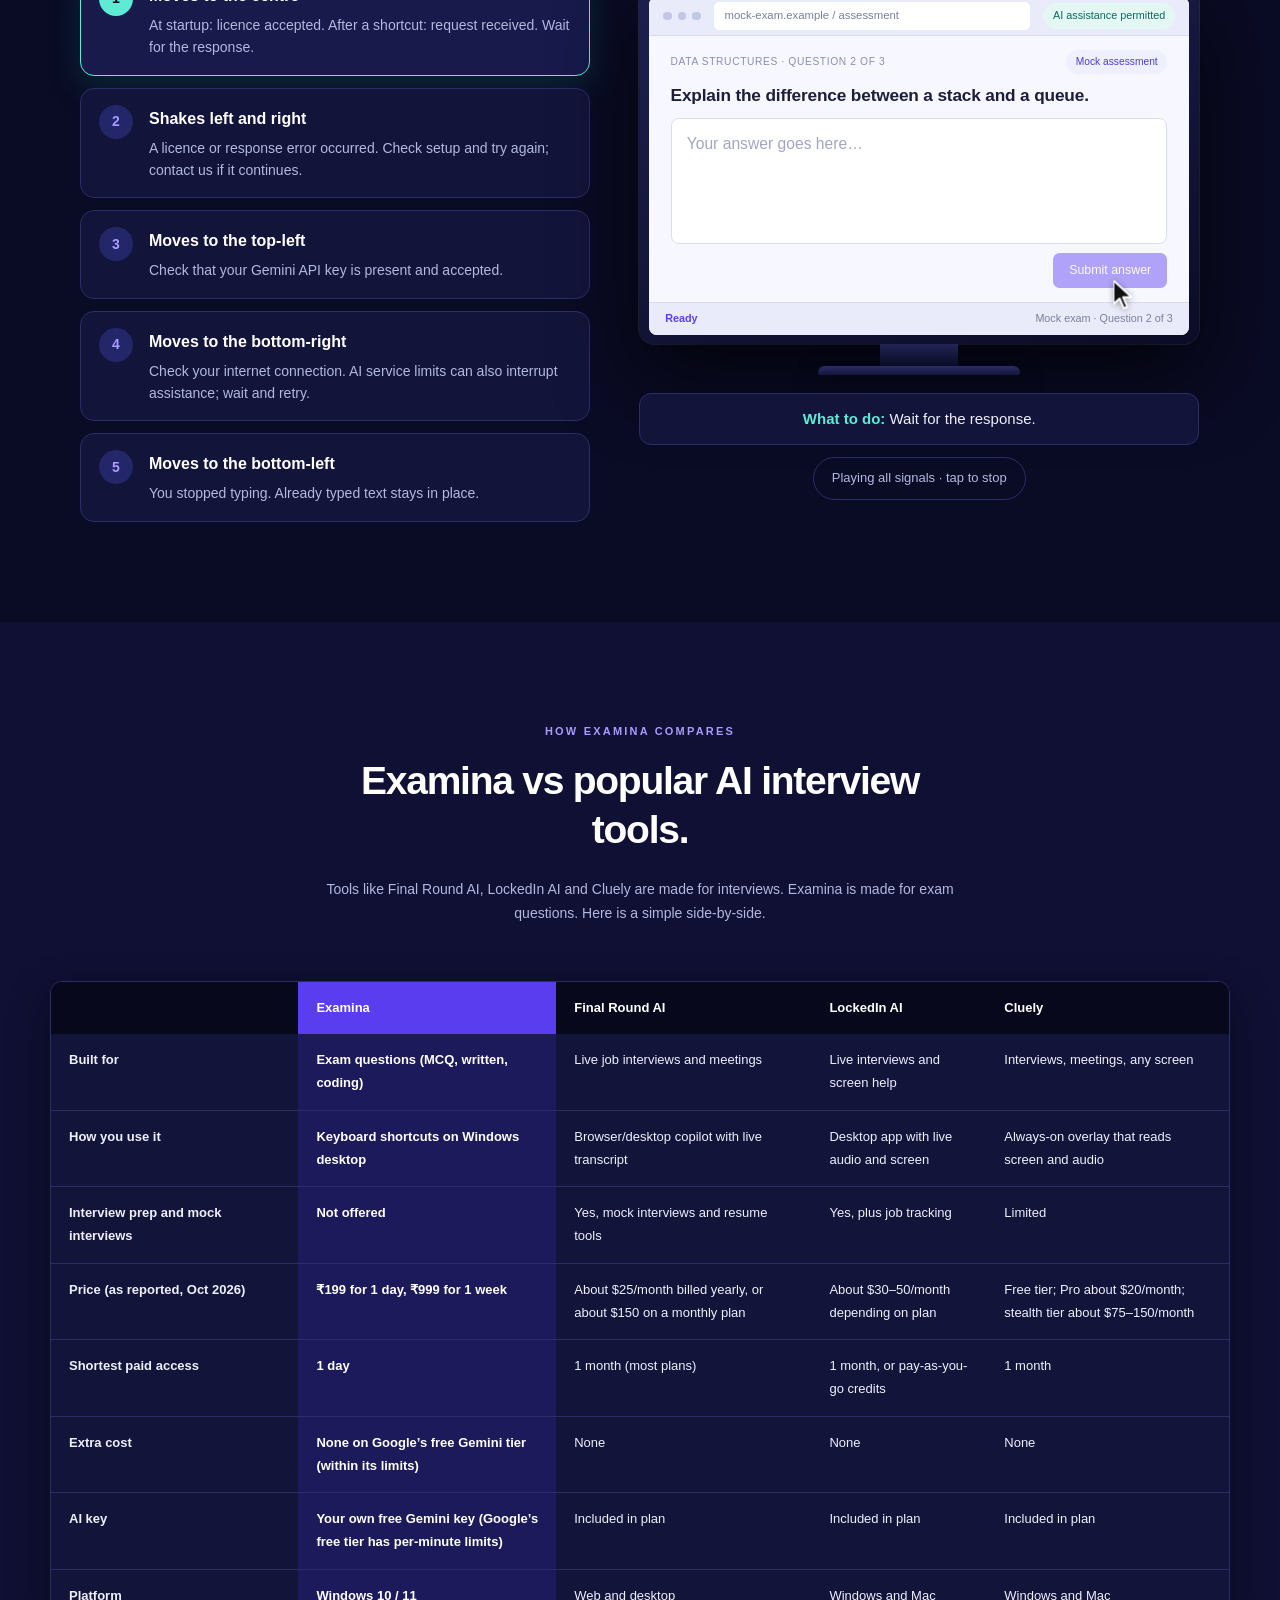
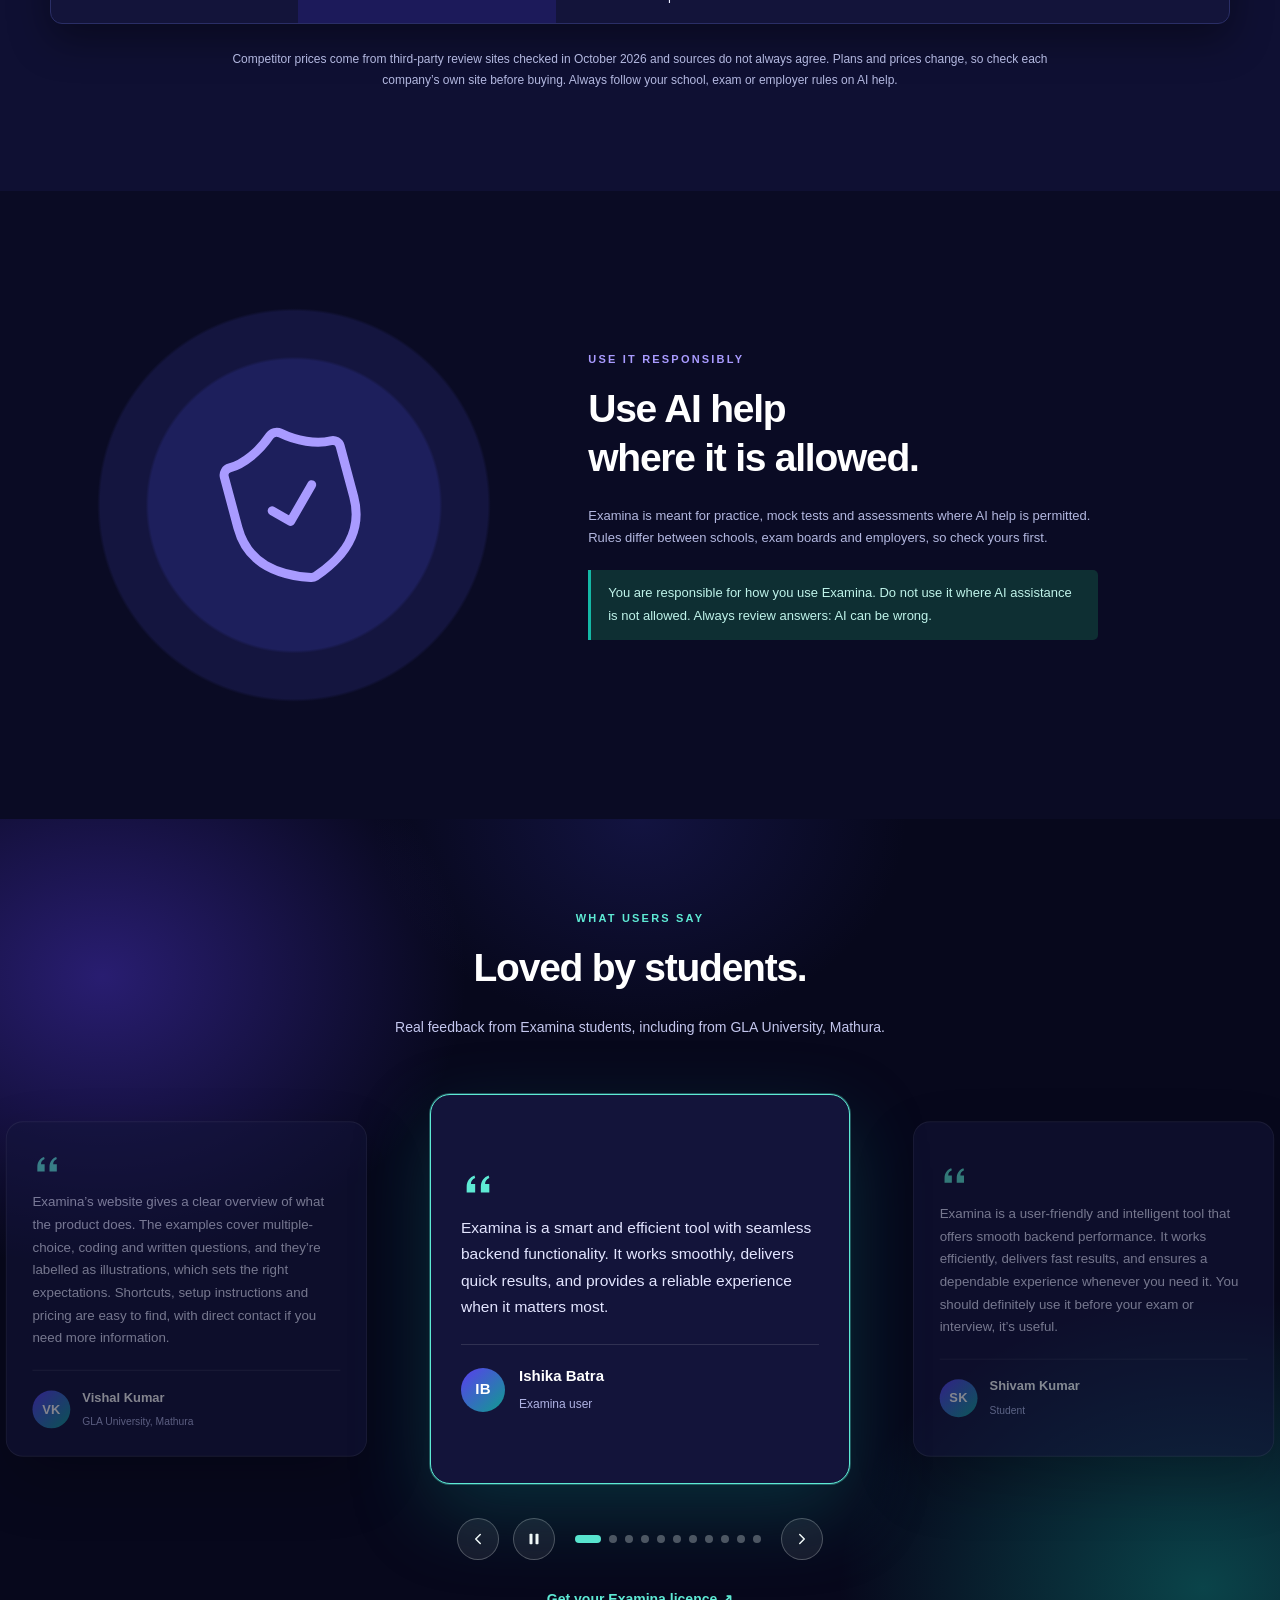
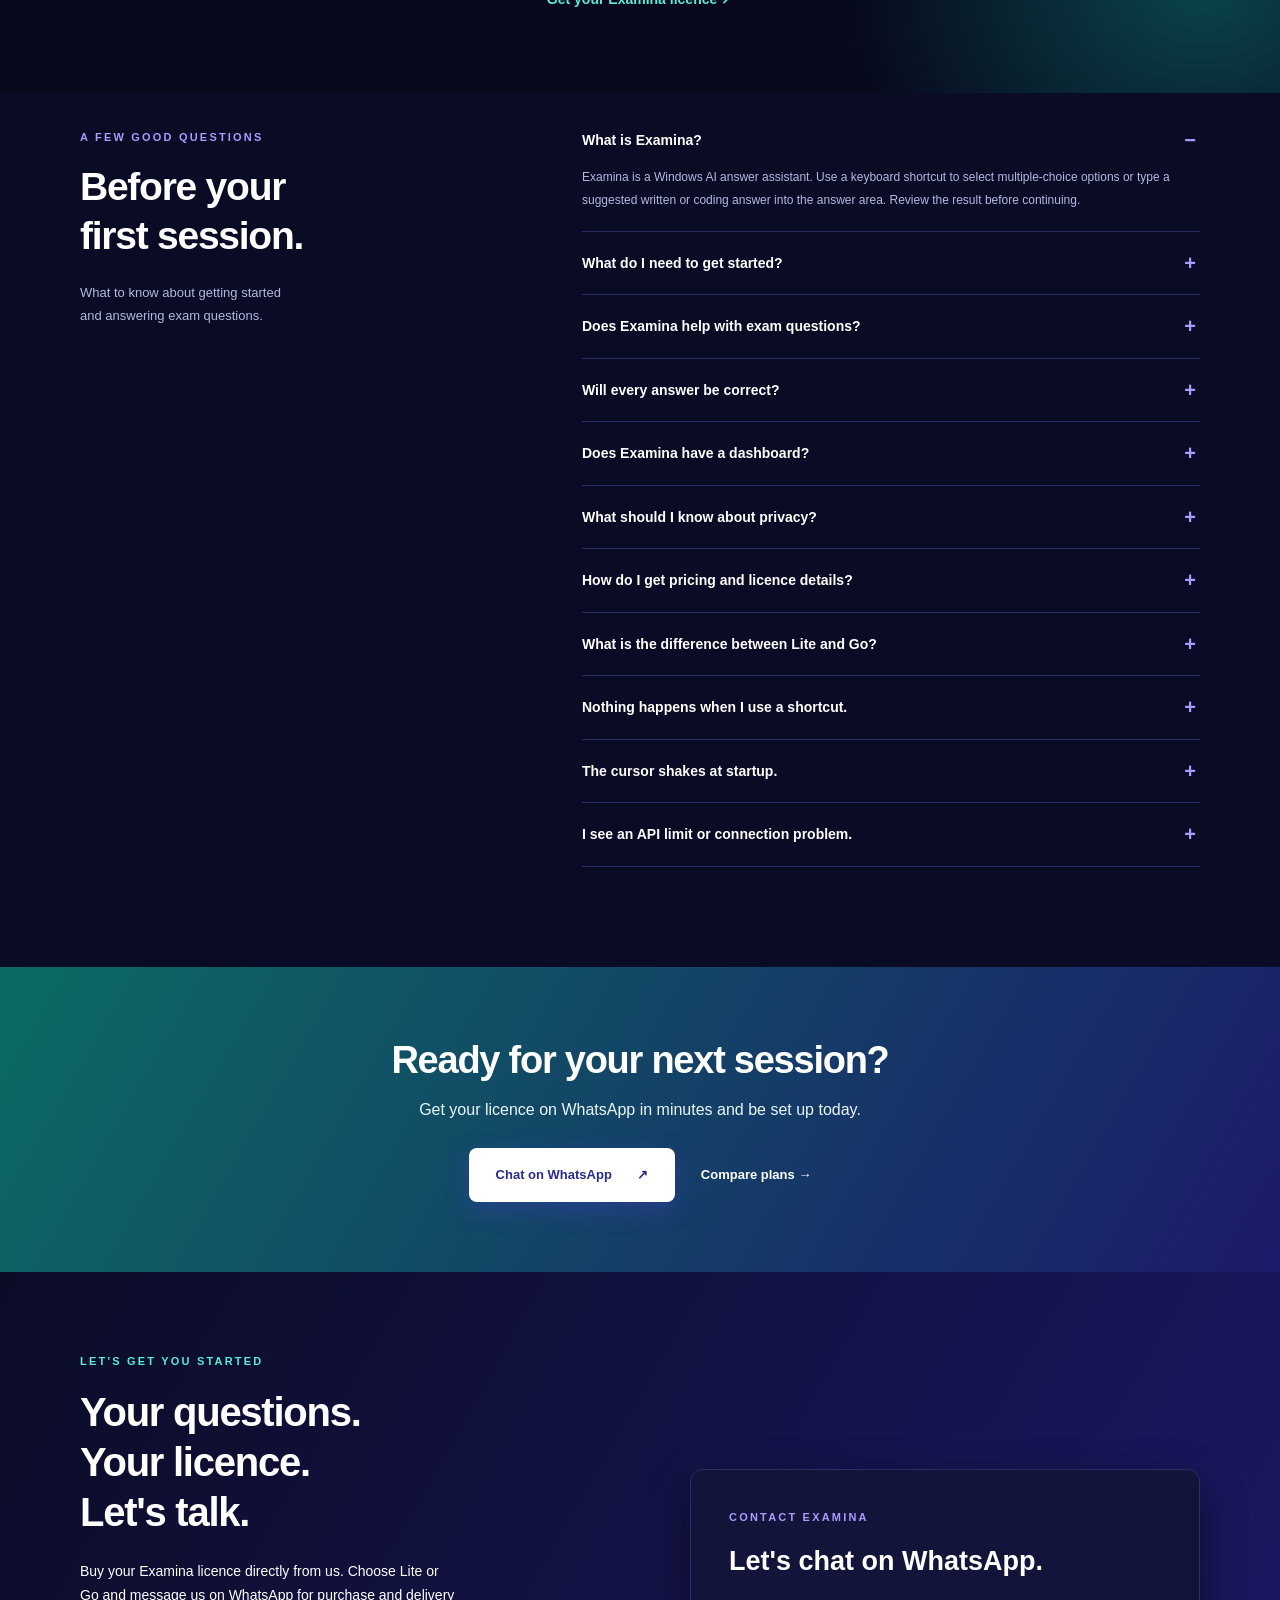
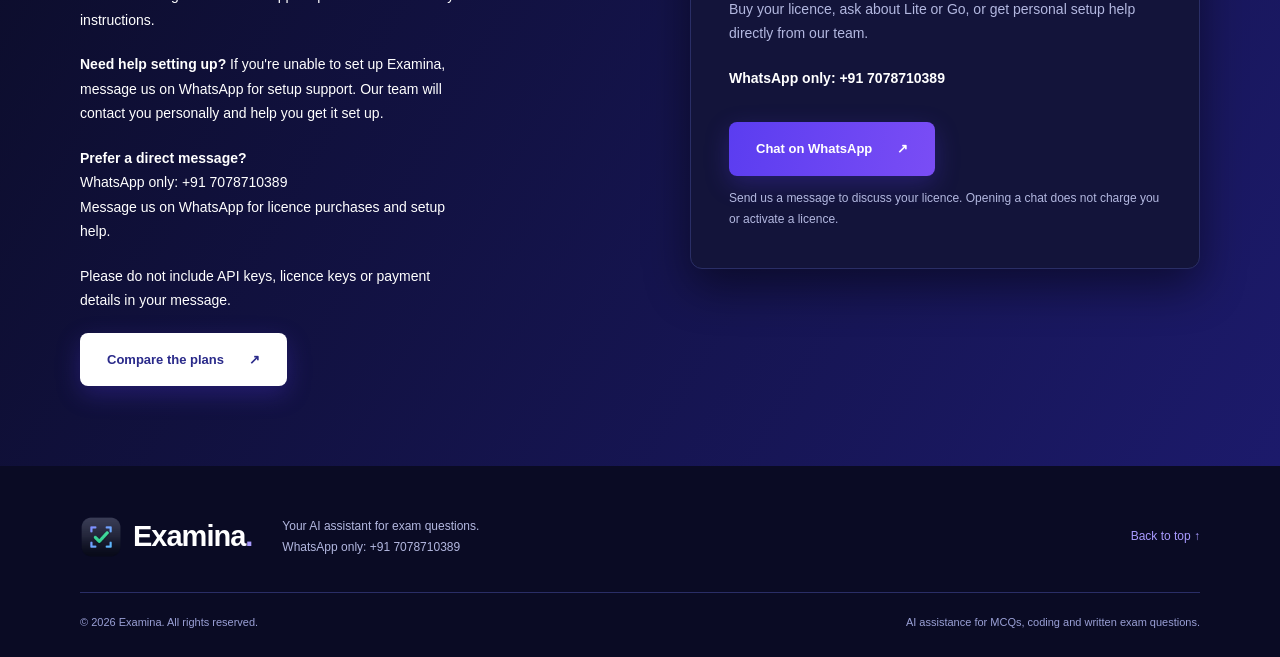
==== commit 569cc219: "Cursor signals: interactive PC demo with the five cursor signals and what to do Co-Authored-By: Clau" ====
--- a/index.html
+++ b/index.html
@@ -98,7 +98,32 @@
 <section class="section guide-video" id="video"><div class="section-heading"><div class="eyebrow">WATCH &amp; FOLLOW ALONG</div><h2>Your setup, step by step.</h2><p>Watch the supplied Hindi setup video. Written instructions below cover setup, everyday use and troubleshooting.</p></div><video controls playsinline preload="metadata" aria-label="Examina setup guide video in Hindi"><source src="assets/Examina_सेटअप_गाइड.mp4" type="video/mp4">Your browser cannot play this video. <a href="assets/Examina_सेटअप_गाइड.mp4">Open the setup video</a>, or follow the written guide below.</video><p class="video-note">Hindi setup video · Use the player controls to pause or replay a step.</p></section>
 <section class="section guide-content" id="setup"><h2>Five steps to get started.</h2><div class="guide-requirements"><strong>Before you begin</strong><p>Have a Windows 10/11 PC, an internet connection, the Examina delivery ZIP and your purchased licence key ready. You also need your own Gemini API key.</p><a class="inline-link" href="https://wa.me/917078710389" target="_blank" rel="noopener noreferrer">Need a licence? Contact us →</a></div><ol class="guide-steps"><li><h3>Extract the delivery files</h3><p>Right-click the Examina ZIP and choose <strong>Extract All</strong>. Extract into a folder such as <code>C:\Examina</code>. Keep <code>Examina.exe</code> and <code>Examina.txt</code> together. Run the app from the extracted folder, not from inside the ZIP.</p></li><li><h3>Get your Gemini API key</h3><p>Open <a href="https://aistudio.google.com/apikey" target="_blank" rel="noopener noreferrer">Google AI Studio's API key page ↗</a>, sign in and create an API key. Copy it for the next step. Keep it private. Usage availability, quotas and any charges depend on your Google account.</p></li><li><h3>Add your two keys</h3><p>Open <code>Examina.txt</code> in Notepad. Paste your Gemini API key after <code>EXAMINA_API_KEY=</code> and your purchased licence key after <code>EXAMINA_LICENCE=</code>. Leave the other settings unchanged, save with <kbd>Ctrl + S</kbd>, then close Notepad.</p><pre aria-label="Example settings using placeholders">EXAMINA_API_KEY=your-gemini-api-key
 EXAMINA_LICENCE=your-purchased-licence-key</pre><p>These are placeholders. Use your own keys. If you received only the app, running it once creates the settings file; quit the running copy before restarting after setup.</p></li><li><h3>Start Examina</h3><p>Double-click <code>Examina.exe</code>. No app window opens; use the keyboard shortcuts below. At startup, the cursor moves to the centre when the licence is valid, or shakes if the licence check fails. If Windows blocks the app or you are unsure about its source, contact us before continuing.</p></li><li><h3>Open your exam question</h3><p>Keep the complete question and answer area visible on your primary display. Close unrelated sensitive content, choose the appropriate shortcut and review the result carefully.</p></li></ol></section>
-<section class="section guide-content" id="cursor-signals"><div class="eyebrow">KNOW YOUR STATUS</div><h2>What the cursor is telling you.</h2><div class="table-scroll"><table class="guide-table"><caption>Cursor signals and next steps</caption><thead><tr><th scope="col">What you see</th><th scope="col">What to do</th></tr></thead><tbody><tr><td>Moves to the centre</td><td>At startup: licence accepted. After a shortcut: request received. Wait for the response.</td></tr><tr><td>Shakes left and right</td><td>A licence or response error occurred. Check setup and try again; contact us if it continues.</td></tr><tr><td>Moves to the top-left</td><td>Check that your Gemini API key is present and accepted.</td></tr><tr><td>Moves to the bottom-right</td><td>Check your internet connection. AI service limits can also interrupt assistance; wait and retry.</td></tr><tr><td>Moves to the bottom-left</td><td>You stopped typing. Already typed text stays in place.</td></tr></tbody></table></div></section>
+<section class="section cs-section" id="cursor-signals">
+<div class="section-heading"><div class="eyebrow">KNOW YOUR STATUS</div><h2>What the cursor is telling you.</h2><p>Examina has no window, so it talks to you with your cursor. Pick a signal and watch it on the exam screen.</p></div>
+<div class="cs-grid">
+<ol class="cs-list" aria-label="Cursor signals and what to do"><li><button type="button" class="cs-item" data-signal="0" aria-pressed="true"><span class="cs-num">1</span><span class="cs-txt"><strong>Moves to the centre</strong><span>At startup: licence accepted. After a shortcut: request received. Wait for the response.</span></span></button></li><li><button type="button" class="cs-item" data-signal="1" aria-pressed="false"><span class="cs-num">2</span><span class="cs-txt"><strong>Shakes left and right</strong><span>A licence or response error occurred. Check setup and try again; contact us if it continues.</span></span></button></li><li><button type="button" class="cs-item" data-signal="2" aria-pressed="false"><span class="cs-num">3</span><span class="cs-txt"><strong>Moves to the top-left</strong><span>Check that your Gemini API key is present and accepted.</span></span></button></li><li><button type="button" class="cs-item" data-signal="3" aria-pressed="false"><span class="cs-num">4</span><span class="cs-txt"><strong>Moves to the bottom-right</strong><span>Check your internet connection. AI service limits can also interrupt assistance; wait and retry.</span></span></button></li><li><button type="button" class="cs-item" data-signal="4" aria-pressed="false"><span class="cs-num">5</span><span class="cs-txt"><strong>Moves to the bottom-left</strong><span>You stopped typing. Already typed text stays in place.</span></span></button></li></ol>
+<div class="cs-stage" data-tone="ok">
+<figure class="pc">
+<div class="pc-monitor"><div class="pc-screen">
+<div class="pc-chrome"><span class="pc-lights" aria-hidden="true"><i></i><i></i><i></i></span><span class="pc-url">mock-exam.example / assessment</span><span class="pc-pill">AI assistance permitted</span></div>
+<div class="pc-pages"><section class="pc-page is-active" aria-label="Mock exam screen">
+<div class="pc-meta"><span>DATA STRUCTURES · QUESTION 2 OF 3</span><span class="pc-badge">Mock assessment</span></div>
+<h3 class="pc-q">Explain the difference between a stack and a queue.</h3>
+<div class="pc-answer"><span class="pc-ph">Your answer goes here…</span><span class="pc-typed"></span><i class="pc-caret"></i></div>
+<div class="pc-submit" aria-hidden="true">Submit answer</div>
+</section></div>
+<div class="pc-foot"><span class="pc-status">Ready</span><span>Mock exam · Question 2 of 3</span></div>
+<span class="cs-mark" aria-hidden="true"></span>
+<div class="pc-cursor" aria-hidden="true"><svg class="pc-arrow" viewBox="4 2 14 21"><path d="M4 2v17l4.5-4 3 7 2.5-1-3-7H17z" fill="#111" stroke="#fff" stroke-width="1.4" stroke-linejoin="round"/></svg><svg class="pc-ibeam" viewBox="0 0 12 24"><path d="M3 2h6M6 2v20M3 22h6" stroke="#111" stroke-width="2" stroke-linecap="round" fill="none"/></svg><span class="pc-ripple"></span></div>
+</div></div>
+<div class="pc-neck"></div><div class="pc-base"></div>
+</figure>
+<p class="cs-caption" aria-live="polite"><strong>What to do:</strong> <span class="cs-act">Wait for the response.</span></p>
+<button type="button" class="cs-auto" aria-pressed="true">Playing all signals · tap to stop</button>
+</div>
+</div>
+<p class="cs-note" hidden data-acts='["Wait for the response.","Check setup and try again.","Check your Gemini API key.","Check your internet, wait and retry.","Typing stopped. Typed text stays."]'></p>
+</section>
 <section class="section compare" id="compare"><div class="compare-inner"><div class="section-heading"><div class="eyebrow">HOW EXAMINA COMPARES</div><h2>Examina vs popular AI interview tools.</h2><p>Tools like Final Round AI, LockedIn AI and Cluely are made for interviews. Examina is made for exam questions. Here is a simple side-by-side.</p></div><div class="table-scroll" tabindex="0" role="region" aria-label="Comparison table"><table class="compare-table"><thead><tr><th scope="col">&nbsp;</th><th scope="col">Examina</th><th scope="col">Final Round AI</th><th scope="col">LockedIn AI</th><th scope="col">Cluely</th></tr></thead><tbody><tr><th scope="row">Built for</th><td data-label="Examina">Exam questions (MCQ, written, coding)</td><td data-label="Final Round AI">Live job interviews and meetings</td><td data-label="LockedIn AI">Live interviews and screen help</td><td data-label="Cluely">Interviews, meetings, any screen</td></tr><tr><th scope="row">How you use it</th><td data-label="Examina">Keyboard shortcuts on Windows desktop</td><td data-label="Final Round AI">Browser/desktop copilot with live transcript</td><td data-label="LockedIn AI">Desktop app with live audio and screen</td><td data-label="Cluely">Always-on overlay that reads screen and audio</td></tr><tr><th scope="row">Interview prep and mock interviews</th><td data-label="Examina">Not offered</td><td data-label="Final Round AI">Yes, mock interviews and resume tools</td><td data-label="LockedIn AI">Yes, plus job tracking</td><td data-label="Cluely">Limited</td></tr><tr><th scope="row">Price (as reported, Oct 2026)</th><td data-label="Examina">₹199 for 1 day, ₹999 for 1 week</td><td data-label="Final Round AI">About $25/month billed yearly, or about $150 on a monthly plan</td><td data-label="LockedIn AI">About $30–50/month depending on plan</td><td data-label="Cluely">Free tier; Pro about $20/month; stealth tier about $75–150/month</td></tr><tr><th scope="row">Shortest paid access</th><td data-label="Examina">1 day</td><td data-label="Final Round AI">1 month (most plans)</td><td data-label="LockedIn AI">1 month, or pay-as-you-go credits</td><td data-label="Cluely">1 month</td></tr><tr><th scope="row">Extra cost</th><td data-label="Examina">None on Google’s free Gemini tier (within its limits)</td><td data-label="Final Round AI">None</td><td data-label="LockedIn AI">None</td><td data-label="Cluely">None</td></tr><tr><th scope="row">AI key</th><td data-label="Examina">Your own free Gemini key (Google’s free tier has per-minute limits)</td><td data-label="Final Round AI">Included in plan</td><td data-label="LockedIn AI">Included in plan</td><td data-label="Cluely">Included in plan</td></tr><tr><th scope="row">Platform</th><td data-label="Examina">Windows 10 / 11</td><td data-label="Final Round AI">Web and desktop</td><td data-label="LockedIn AI">Windows and Mac</td><td data-label="Cluely">Windows and Mac</td></tr></tbody></table></div><p class="compare-note">Competitor prices come from third-party review sites checked in October 2026 and sources do not always agree. Plans and prices change, so check each company’s own site before buying. Always follow your school, exam or employer rules on AI help.</p></div></section>
 <section class="section responsible" id="exam-assistance"><span class="responsible-symbol" aria-hidden="true"><svg class="ico" viewBox="0 0 24 24" fill="none" stroke="currentColor" stroke-width="1.8" stroke-linecap="round" stroke-linejoin="round" aria-hidden="true"><path d="M20 13c0 5-3.5 7.5-7.66 8.95a1 1 0 0 1-.67-.01C7.5 20.5 4 18 4 13V6a1 1 0 0 1 1-1c2 0 4.5-1.2 6.24-2.72a1.17 1.17 0 0 1 1.52 0C14.51 3.81 17 5 19 5a1 1 0 0 1 1 1z"/><path d="m9 12 2 2 4-4"/></svg></span><div><div class="eyebrow">USE IT RESPONSIBLY</div><h2>Use AI help<br>where it is allowed.</h2><p>Examina is meant for practice, mock tests and assessments where AI help is permitted. Rules differ between schools, exam boards and employers, so check yours first.</p><p class="restriction">You are responsible for how you use Examina. Do not use it where AI assistance is not allowed. Always review answers: AI can be wrong.</p></div></section>
 <section class="section reviews" id="reviews"><div class="rv-glow" aria-hidden="true"></div><div class="rv-inner"><div class="section-heading"><div class="eyebrow light">WHAT USERS SAY</div><h2>Loved by students.</h2><p>Real feedback from Examina students, including from GLA University, Mathura.</p></div><div class="rv-stage" role="region" aria-roledescription="carousel" aria-label="Student reviews" tabindex="0"><figure class="review-card rv-card"><svg class="ico quote-ico" viewBox="0 0 24 24" fill="currentColor" aria-hidden="true"><path d="M9.5 6C6.5 7 4 9.8 4 14v4h6v-6H7c0-2 1-3.5 3-4.3zM19.5 6c-3 1-5.5 3.8-5.5 8v4h6v-6h-3c0-2 1-3.5 3-4.3z"/></svg><blockquote>Examina is a smart and efficient tool with seamless backend functionality. It works smoothly, delivers quick results, and provides a reliable experience when it matters most.</blockquote><figcaption><span class="avatar" aria-hidden="true">IB</span><span><strong>Ishika Batra</strong><small>Examina user</small></span></figcaption></figure><figure class="review-card rv-card"><svg class="ico quote-ico" viewBox="0 0 24 24" fill="currentColor" aria-hidden="true"><path d="M9.5 6C6.5 7 4 9.8 4 14v4h6v-6H7c0-2 1-3.5 3-4.3zM19.5 6c-3 1-5.5 3.8-5.5 8v4h6v-6h-3c0-2 1-3.5 3-4.3z"/></svg><blockquote>Examina is a user-friendly and intelligent tool that offers smooth backend performance. It works efficiently, delivers fast results, and ensures a dependable experience whenever you need it. You should definitely use it before your exam or interview, it’s useful.</blockquote><figcaption><span class="avatar" aria-hidden="true">SK</span><span><strong>Shivam Kumar</strong><small>Student</small></span></figcaption></figure><figure class="review-card rv-card"><svg class="ico quote-ico" viewBox="0 0 24 24" fill="currentColor" aria-hidden="true"><path d="M9.5 6C6.5 7 4 9.8 4 14v4h6v-6H7c0-2 1-3.5 3-4.3zM19.5 6c-3 1-5.5 3.8-5.5 8v4h6v-6h-3c0-2 1-3.5 3-4.3z"/></svg><blockquote>What I like most about Examina is how straightforward the controls feel once you know the shortcuts. You choose the mode that matches your question and keep working in the same area, with no complicated menus. I’d still review whatever it produces, but the keyboard controls make the biggest difference for me.</blockquote><figcaption><span class="avatar" aria-hidden="true">SD</span><span><strong>Sonia Dahiya</strong><small>Student</small></span></figcaption></figure><figure class="review-card rv-card"><svg class="ico quote-ico" viewBox="0 0 24 24" fill="currentColor" aria-hidden="true"><path d="M9.5 6C6.5 7 4 9.8 4 14v4h6v-6H7c0-2 1-3.5 3-4.3zM19.5 6c-3 1-5.5 3.8-5.5 8v4h6v-6h-3c0-2 1-3.5 3-4.3z"/></svg><blockquote>The multiple-choice modes are the easiest part of Examina to understand. Single-answer and multiple-select questions have their own controls, and the instructions make it clear which shortcut to use. I like being able to see and review the selection before moving on. It feels like a practical feature, not filler.</blockquote><figcaption><span class="avatar" aria-hidden="true">SG</span><span><strong>Sadgyan</strong><small>Student</small></span></figcaption></figure><figure class="review-card rv-card"><svg class="ico quote-ico" viewBox="0 0 24 24" fill="currentColor" aria-hidden="true"><path d="M9.5 6C6.5 7 4 9.8 4 14v4h6v-6H7c0-2 1-3.5 3-4.3zM19.5 6c-3 1-5.5 3.8-5.5 8v4h6v-6h-3c0-2 1-3.5 3-4.3z"/></svg><blockquote>The coding mode interests me most. A suggested solution gives you something concrete to read, test and improve instead of a blank editor. I appreciate that the website encourages checking the approach and testing the code. It gives you a starting direction, and you work through the details.</blockquote><figcaption><span class="avatar" aria-hidden="true">SK</span><span><strong>Shashi Kant</strong><small>Student</small></span></figcaption></figure><figure class="review-card rv-card"><svg class="ico quote-ico" viewBox="0 0 24 24" fill="currentColor" aria-hidden="true"><path d="M9.5 6C6.5 7 4 9.8 4 14v4h6v-6H7c0-2 1-3.5 3-4.3zM19.5 6c-3 1-5.5 3.8-5.5 8v4h6v-6h-3c0-2 1-3.5 3-4.3z"/></svg><blockquote>Written questions are hard when you know the topic but not how to organise the answer. Examina’s written-answer mode gives you a response you can read and edit right in the answer area. You still need to check that it answers the question accurately, but it’s a useful starting point.</blockquote><figcaption><span class="avatar" aria-hidden="true">AM</span><span><strong>Amit</strong><small>Student</small></span></figcaption></figure><figure class="review-card rv-card"><svg class="ico quote-ico" viewBox="0 0 24 24" fill="currentColor" aria-hidden="true"><path d="M9.5 6C6.5 7 4 9.8 4 14v4h6v-6H7c0-2 1-3.5 3-4.3zM19.5 6c-3 1-5.5 3.8-5.5 8v4h6v-6h-3c0-2 1-3.5 3-4.3z"/></svg><blockquote>The main appeal of Examina is having different kinds of answer assistance in one tool. Multiple-choice, written and coding questions each get their own mode with a consistent shortcut style. Learn the controls once, choose the mode you need, and stop typing with its own shortcut to stay in control.</blockquote><figcaption><span class="avatar" aria-hidden="true">AM</span><span><strong>Aman</strong><small>Student</small></span></figcaption></figure><figure class="review-card rv-card"><svg class="ico quote-ico" viewBox="0 0 24 24" fill="currentColor" aria-hidden="true"><path d="M9.5 6C6.5 7 4 9.8 4 14v4h6v-6H7c0-2 1-3.5 3-4.3zM19.5 6c-3 1-5.5 3.8-5.5 8v4h6v-6h-3c0-2 1-3.5 3-4.3z"/></svg><blockquote>A clear setup guide matters for a desktop tool like this. Examina’s website puts the requirements, written steps and setup video in one place, so you can check a step in writing instead of replaying the video. The troubleshooting section and direct WhatsApp contact make setup feel approachable.</blockquote><figcaption><span class="avatar" aria-hidden="true">AT</span><span><strong>Atharv</strong><small>Student</small></span></figcaption></figure><figure class="review-card rv-card"><svg class="ico quote-ico" viewBox="0 0 24 24" fill="currentColor" aria-hidden="true"><path d="M9.5 6C6.5 7 4 9.8 4 14v4h6v-6H7c0-2 1-3.5 3-4.3zM19.5 6c-3 1-5.5 3.8-5.5 8v4h6v-6h-3c0-2 1-3.5 3-4.3z"/></svg><blockquote>The pricing is easy to compare: two plans based on how long you need access, both with the same answer modes. The one-day option is a short commitment and the weekly one suits longer use. Being able to open WhatsApp from the plan button to ask about the licence is convenient.</blockquote><figcaption><span class="avatar" aria-hidden="true">YW</span><span><strong>Yashwant</strong><small>Student</small></span></figcaption></figure><figure class="review-card rv-card"><svg class="ico quote-ico" viewBox="0 0 24 24" fill="currentColor" aria-hidden="true"><path d="M9.5 6C6.5 7 4 9.8 4 14v4h6v-6H7c0-2 1-3.5 3-4.3zM19.5 6c-3 1-5.5 3.8-5.5 8v4h6v-6h-3c0-2 1-3.5 3-4.3z"/></svg><blockquote>The direct WhatsApp contact is a useful part of the website. For questions about a licence or help with setup, it’s clear where to ask, which I prefer to a long form. The pricing buttons make it easy to start a conversation about a particular plan.</blockquote><figcaption><span class="avatar" aria-hidden="true">VK</span><span><strong>Vishal Kumar</strong><small>Student</small></span></figcaption></figure><figure class="review-card rv-card"><svg class="ico quote-ico" viewBox="0 0 24 24" fill="currentColor" aria-hidden="true"><path d="M9.5 6C6.5 7 4 9.8 4 14v4h6v-6H7c0-2 1-3.5 3-4.3zM19.5 6c-3 1-5.5 3.8-5.5 8v4h6v-6h-3c0-2 1-3.5 3-4.3z"/></svg><blockquote>Examina’s website gives a clear overview of what the product does. The examples cover multiple-choice, coding and written questions, and they’re labelled as illustrations, which sets the right expectations. Shortcuts, setup instructions and pricing are easy to find, with direct contact if you need more information.</blockquote><figcaption><span class="avatar" aria-hidden="true">VK</span><span><strong>Vishal Kumar</strong><small>GLA University, Mathura</small></span></figcaption></figure></div><div class="rv-controls"><button class="rv-btn rv-prev" type="button" aria-label="Previous review"><svg viewBox="0 0 24 24" fill="none" stroke="currentColor" stroke-width="2" stroke-linecap="round" stroke-linejoin="round" aria-hidden="true"><path d="m15 18-6-6 6-6"/></svg></button><button class="rv-btn rv-pause" type="button" aria-label="Pause automatic slideshow"><svg class="i-pause" viewBox="0 0 24 24" fill="currentColor" aria-hidden="true"><rect x="6" y="5" width="4" height="14" rx="1"/><rect x="14" y="5" width="4" height="14" rx="1"/></svg><svg class="i-play" viewBox="0 0 24 24" fill="currentColor" aria-hidden="true"><path d="M8 5.5v13a1 1 0 0 0 1.5.86l10-6.5a1 1 0 0 0 0-1.72l-10-6.5A1 1 0 0 0 8 5.5z"/></svg></button><div class="rv-dots" role="group" aria-label="Choose a review"></div><button class="rv-btn rv-next" type="button" aria-label="Next review"><svg viewBox="0 0 24 24" fill="none" stroke="currentColor" stroke-width="2" stroke-linecap="round" stroke-linejoin="round" aria-hidden="true"><path d="m9 18 6-6-6-6"/></svg></button></div><p class="rv-cta"><a href="#plans">Get your Examina licence <span aria-hidden="true">↗</span></a></p></div></section>
--- a/styles.css
+++ b/styles.css
@@ -468,3 +468,34 @@
 .pc-scene{padding-top:46px}
 .pc-scene .floating-label{top:4px}
 .pc-scene{padding-top:10px}
+
+/* ===== Cursor signals demo ===== */
+.cs-section{max-width:1180px}
+.cs-grid{display:grid;grid-template-columns:minmax(0,1fr) minmax(0,1.1fr);gap:48px;align-items:center}
+.cs-list{list-style:none;margin:0;padding:0;display:grid;gap:12px}
+.cs-item{width:100%;display:flex;gap:16px;align-items:flex-start;text-align:left;background:var(--card);border:1px solid var(--line);border-radius:14px;padding:16px 18px;color:var(--ink);cursor:pointer;transition:border-color .25s,background .25s,transform .25s;font:inherit}
+.cs-item:hover{border-color:#5b6bd6;transform:translateX(3px)}
+.cs-item:focus-visible{outline:3px solid #5eead4;outline-offset:3px}
+.cs-num{flex-shrink:0;display:grid;place-items:center;width:34px;height:34px;border-radius:50%;background:#232668;color:#a99bff;font-weight:700;font-size:14px}
+.cs-txt{display:grid;gap:4px}
+.cs-txt strong{color:#fff;font-size:16px}
+.cs-txt span{color:var(--muted);font-size:14px;line-height:1.6}
+.cs-item.is-active,.cs-item[aria-pressed="true"]{border-color:#5eead4;background:#171a4a;box-shadow:0 12px 34px #0f9d8e30}
+.cs-item.is-active .cs-num,.cs-item[aria-pressed="true"] .cs-num{background:#5eead4;color:#07081c}
+.cs-stage{min-width:0}
+.cs-stage .pc{max-width:560px}
+.cs-mark{position:absolute;left:0;top:0;width:0;height:0;z-index:4;pointer-events:none;transition:transform .5s}
+.cs-mark:before{content:"";position:absolute;left:-5cqw;top:-5cqw;width:10cqw;height:10cqw;border-radius:50%;border:2px solid #14b8a6;background:#14b8a622;opacity:0;transform:scale(.5)}
+.cs-mark.is-on:before{opacity:1;animation:cs-pulse 1.6s ease-out infinite}
+[data-tone="error"] .cs-mark:before{border-color:#ef4444;background:#ef444422}
+[data-tone="check"] .cs-mark:before{border-color:#f59e0b;background:#f59e0b22}
+@keyframes cs-pulse{0%{transform:scale(.5);opacity:1}100%{transform:scale(1.25);opacity:.15}}
+.cs-caption{margin:18px auto 0;max-width:560px;text-align:center;background:var(--card);border:1px solid var(--line);border-radius:12px;padding:12px 16px;color:var(--ink);font-size:15px}
+.cs-caption strong{color:#5eead4}
+[data-tone="error"] .cs-caption strong{color:#fca5a5}
+[data-tone="check"] .cs-caption strong{color:#fcd34d}
+.cs-auto{display:block;margin:12px auto 0;background:none;border:1px solid var(--line);border-radius:99px;color:var(--muted);padding:9px 18px;font:inherit;font-size:13px;cursor:pointer;min-height:40px}
+.cs-auto:hover{border-color:#5eead4;color:#fff}
+.cs-auto:focus-visible{outline:3px solid #5eead4;outline-offset:3px}
+@media(max-width:900px){.cs-grid{grid-template-columns:1fr;gap:26px}.cs-stage{order:-1}}
+@media(max-width:760px){.cs-section{padding-left:20px;padding-right:20px}.cs-item{padding:14px}.cs-txt span{font-size:13.5px}}
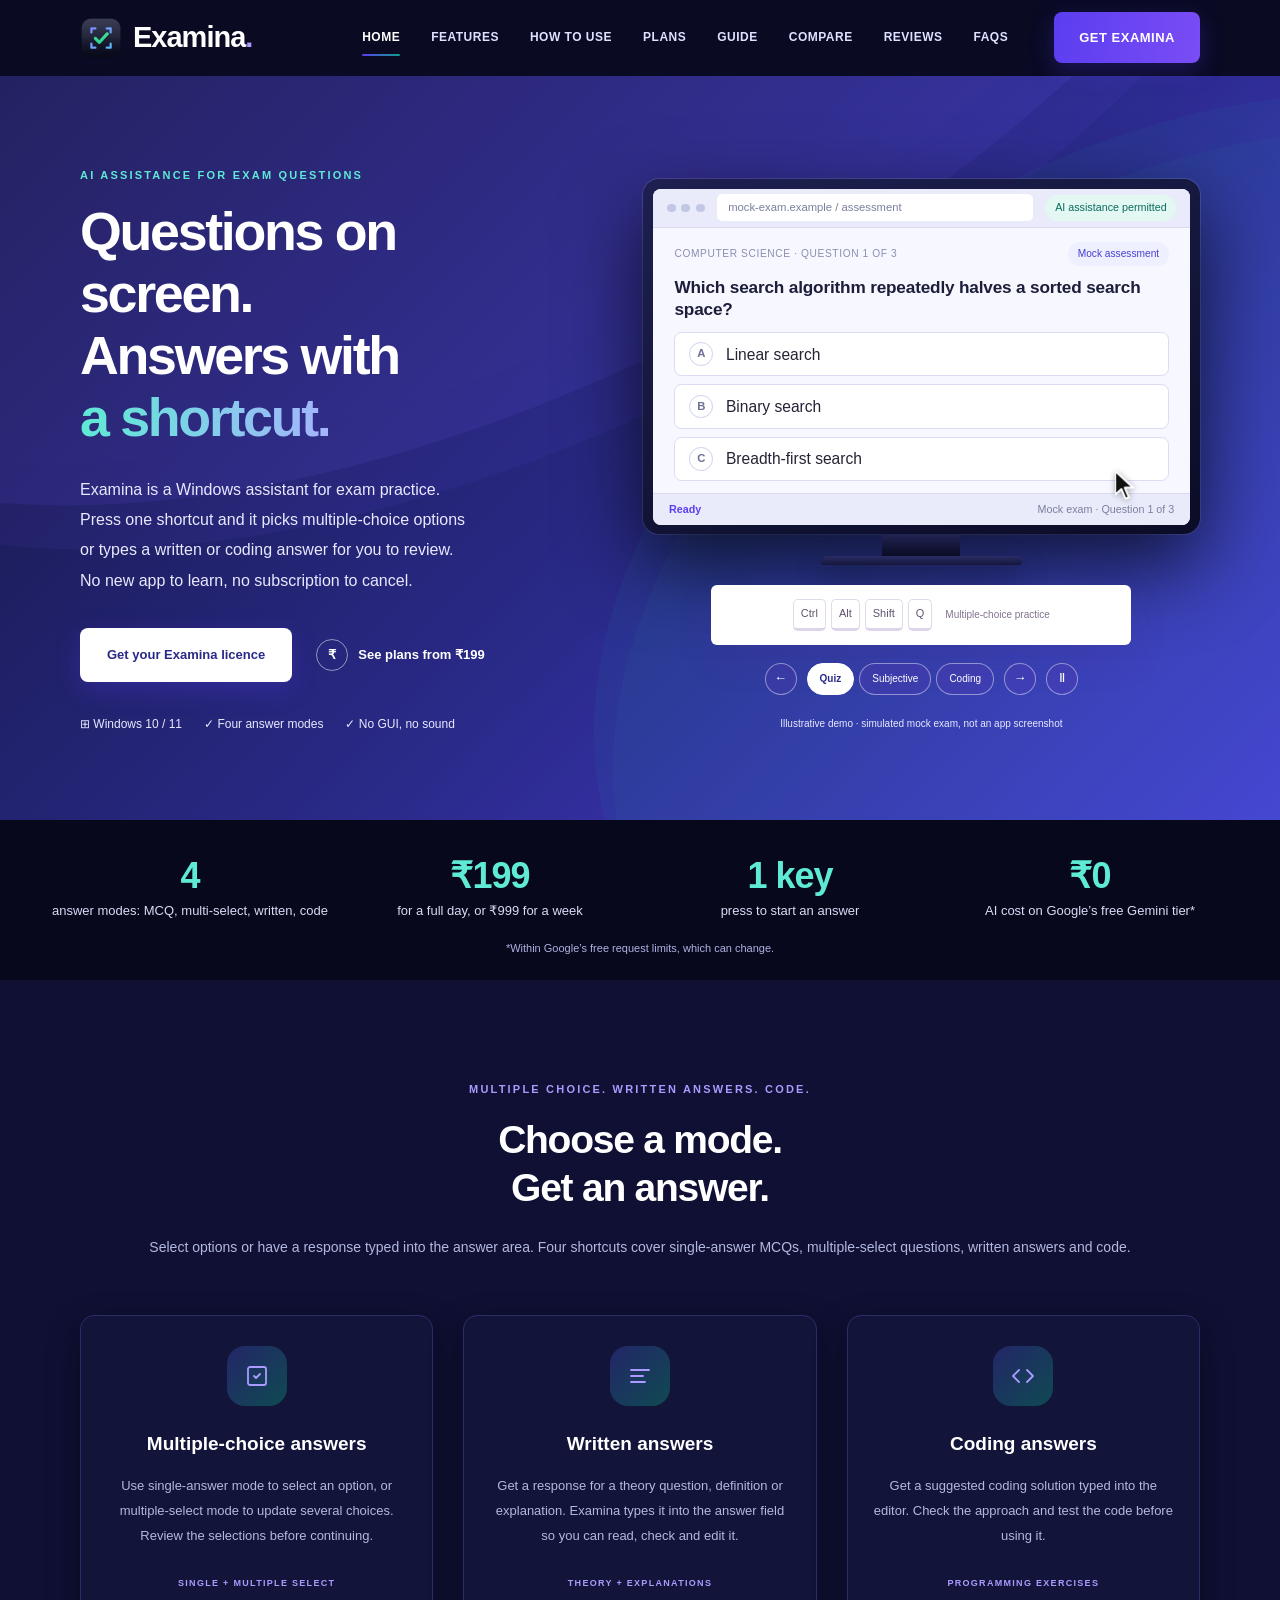
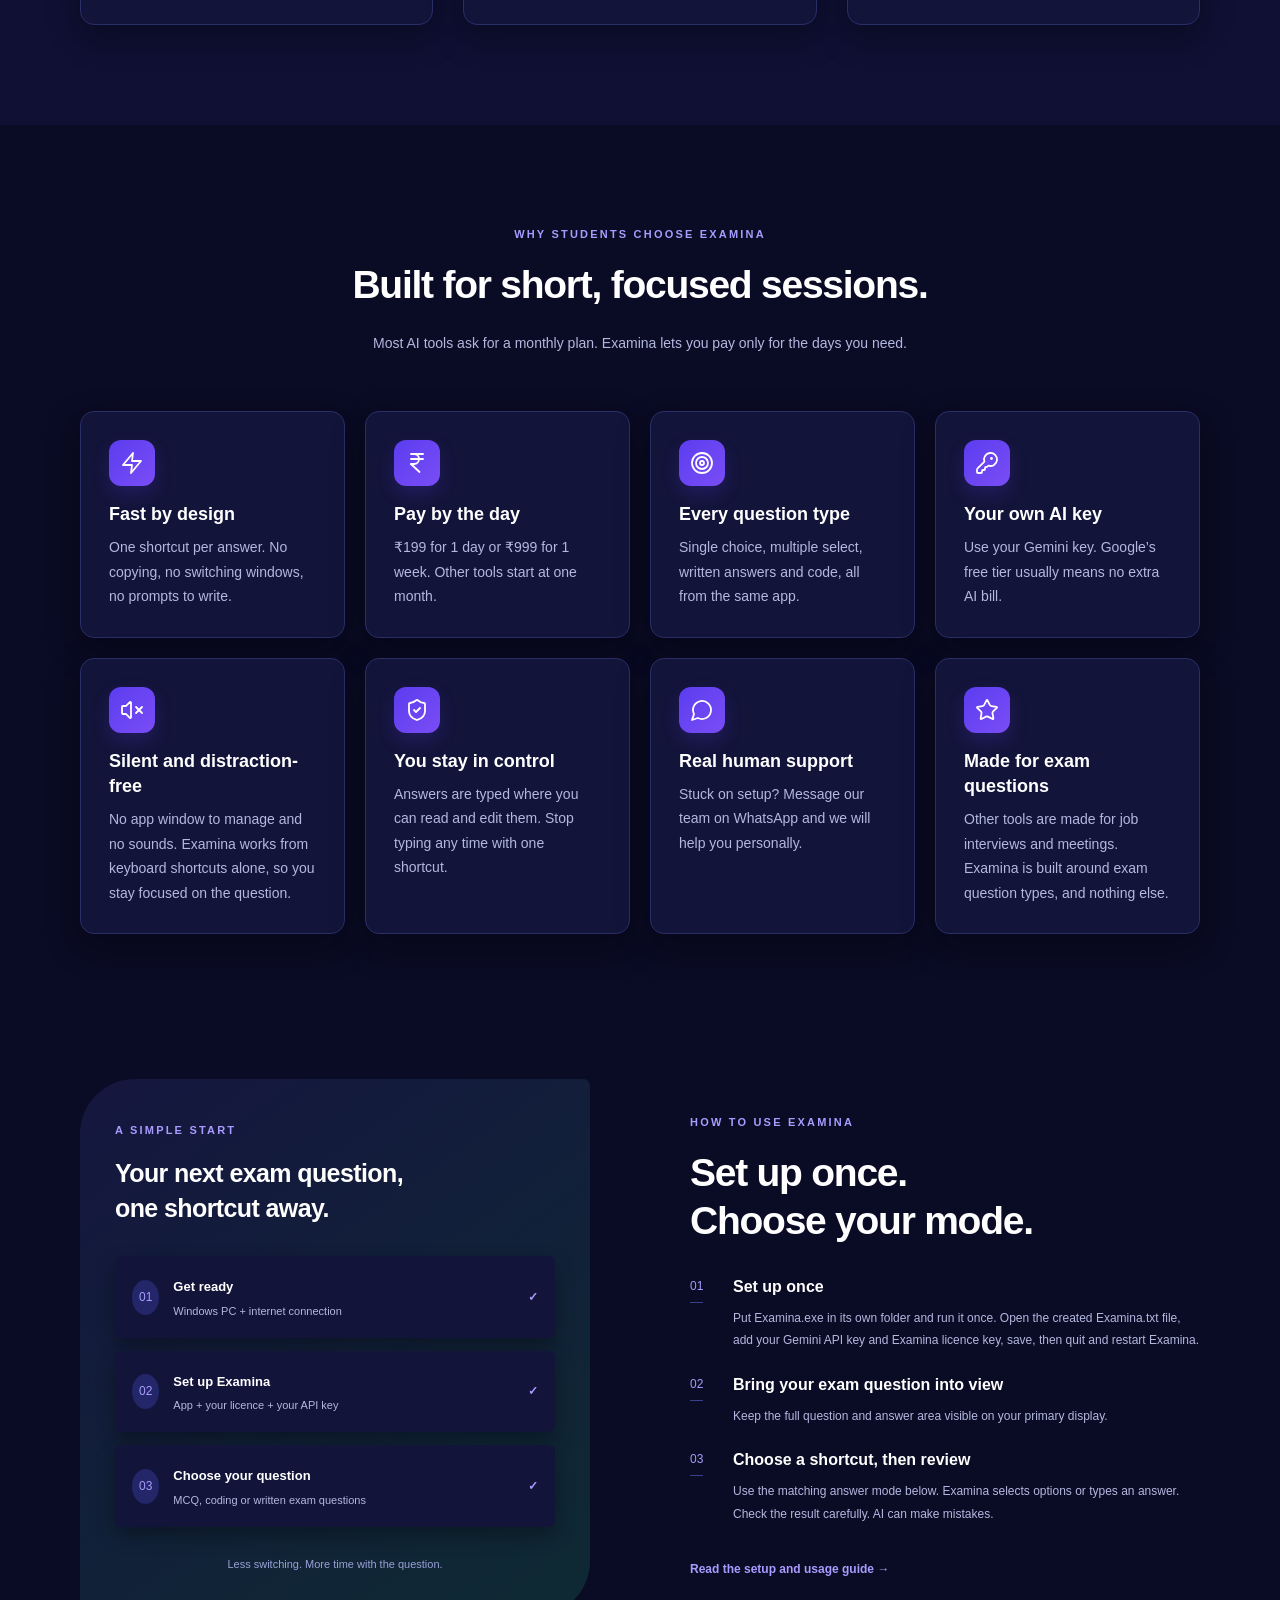
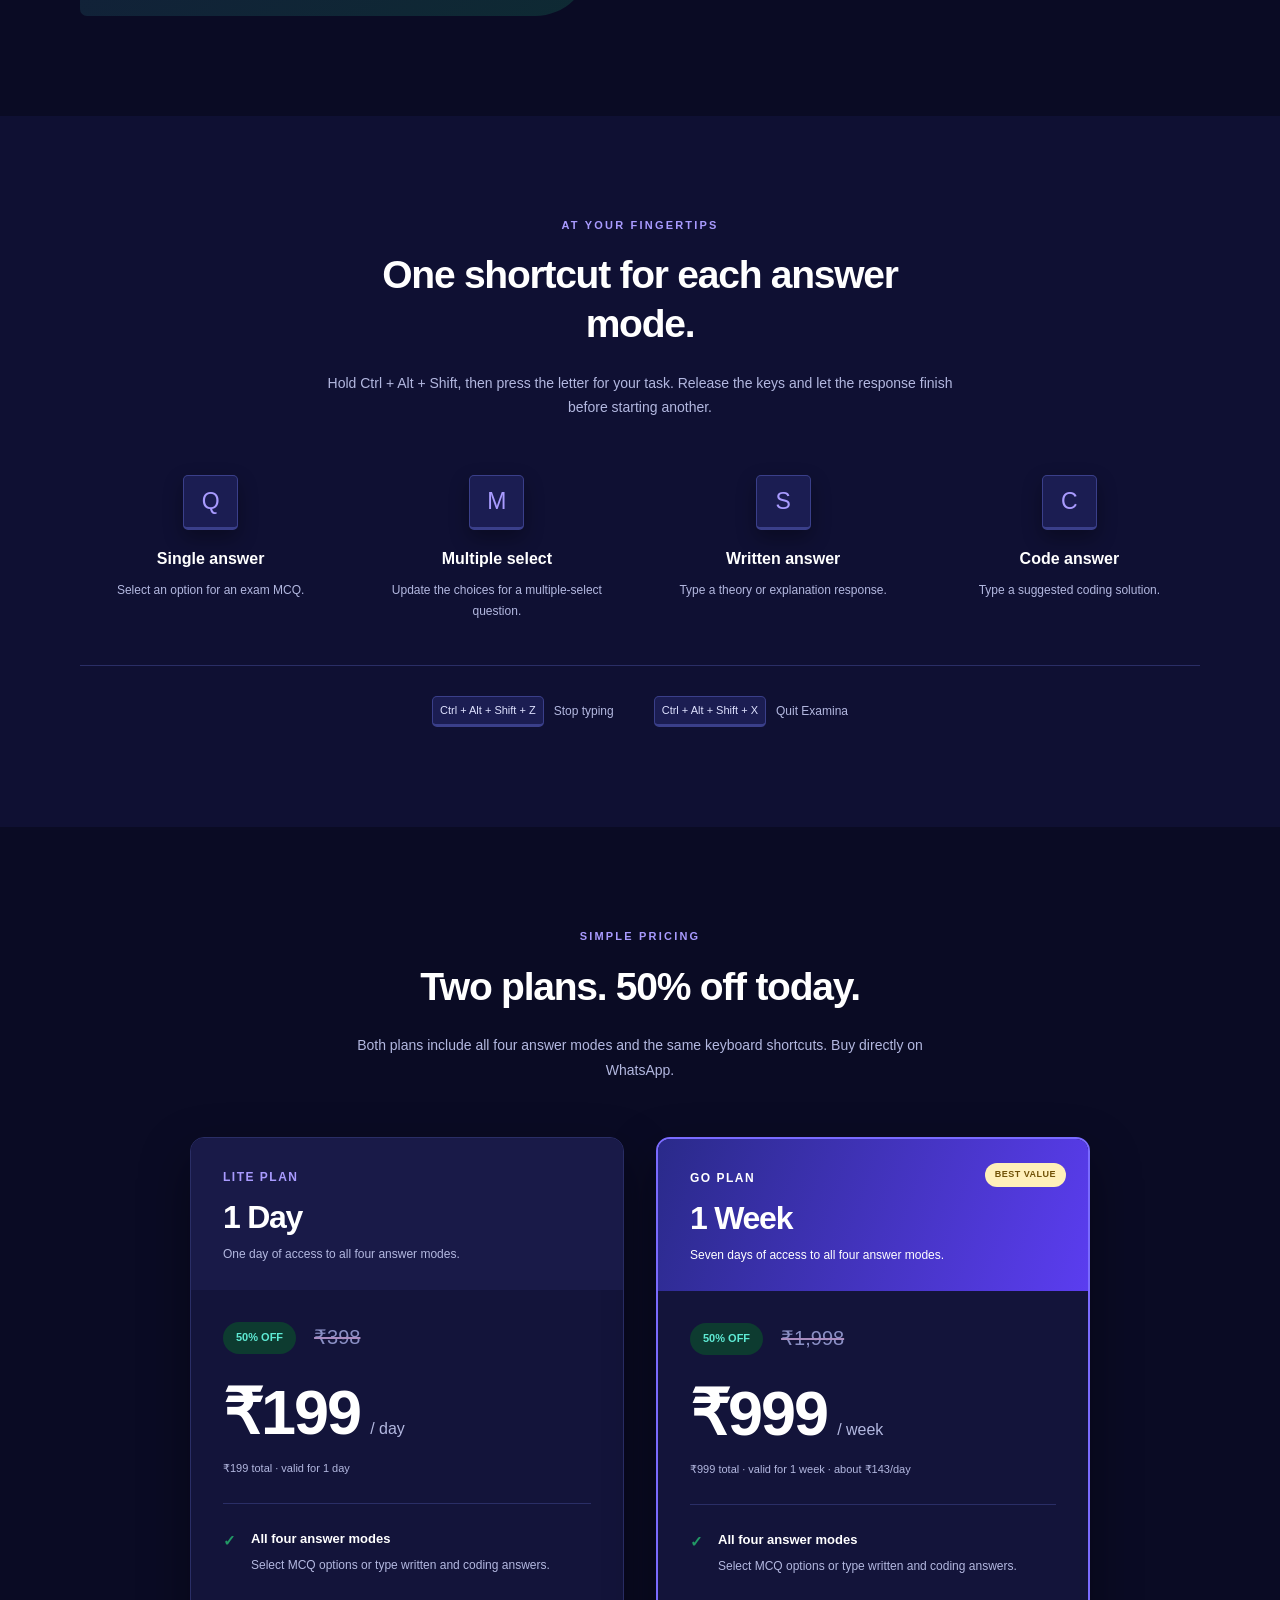
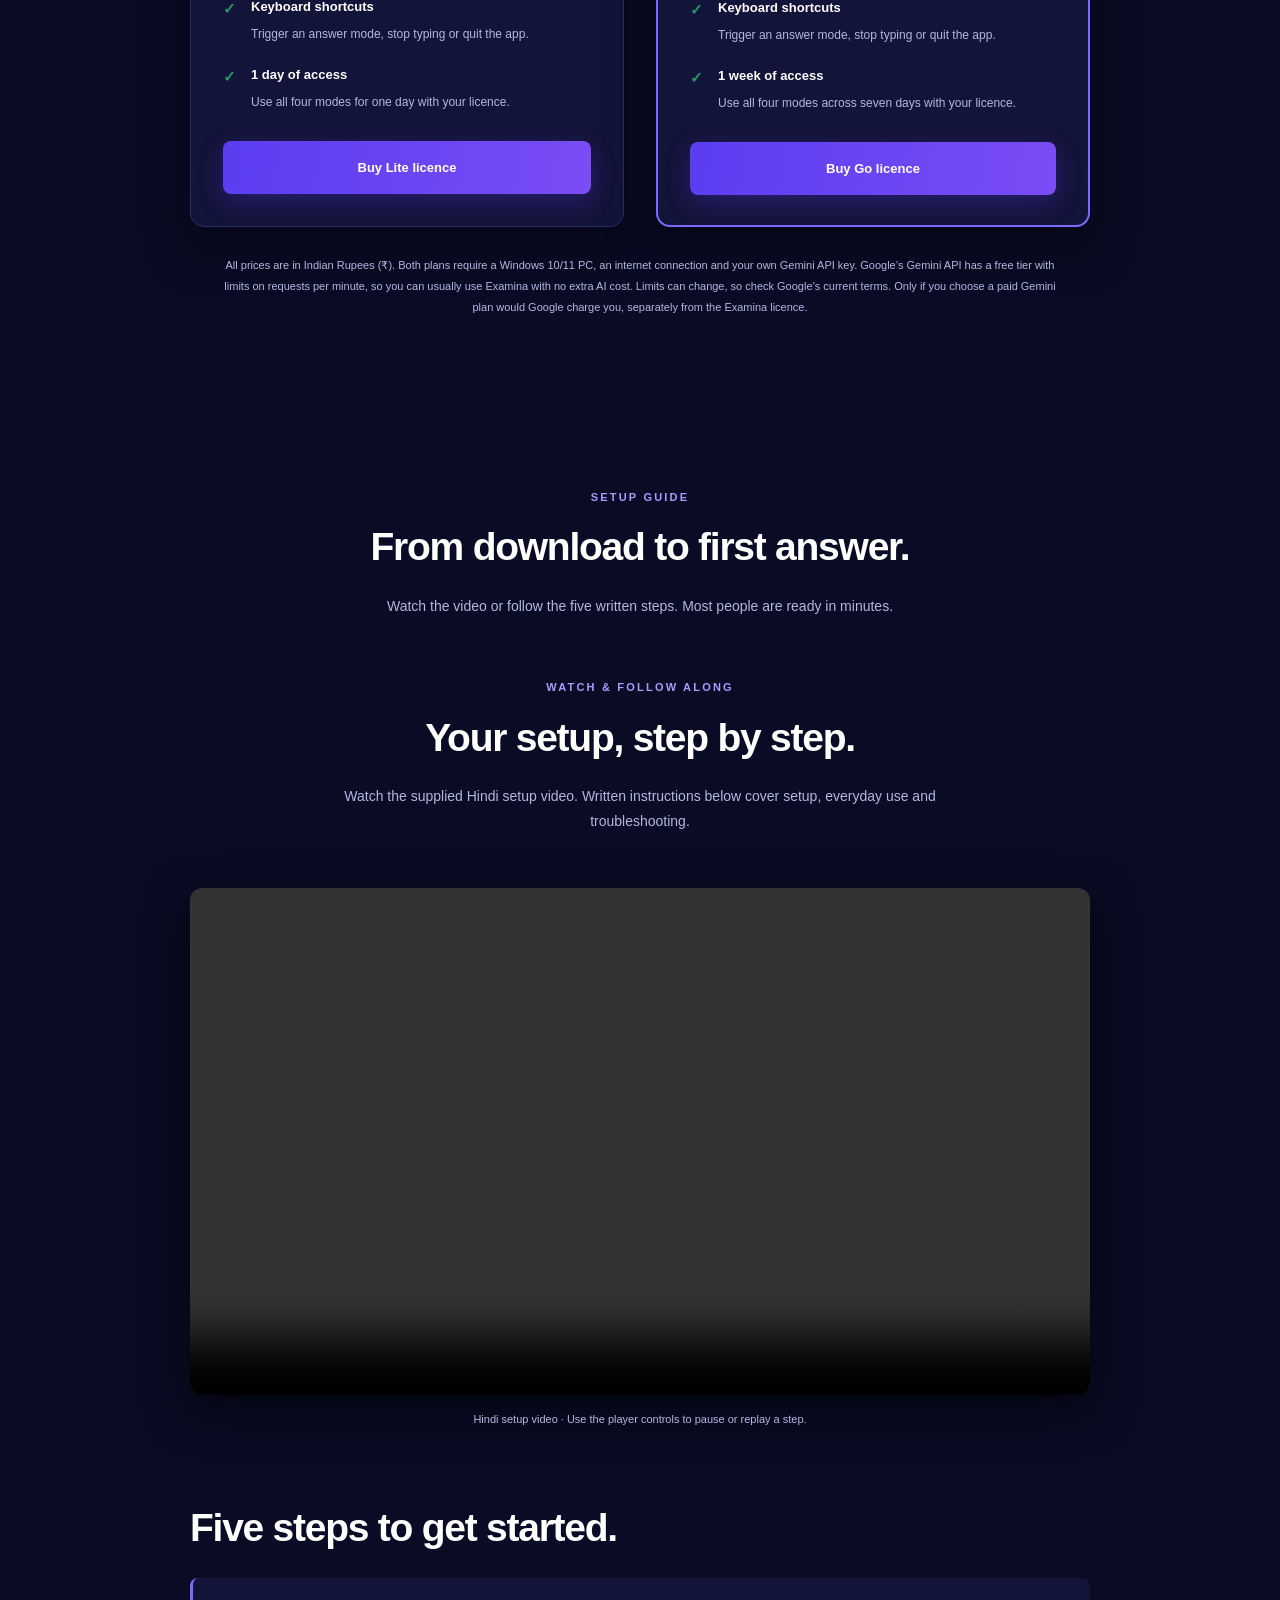
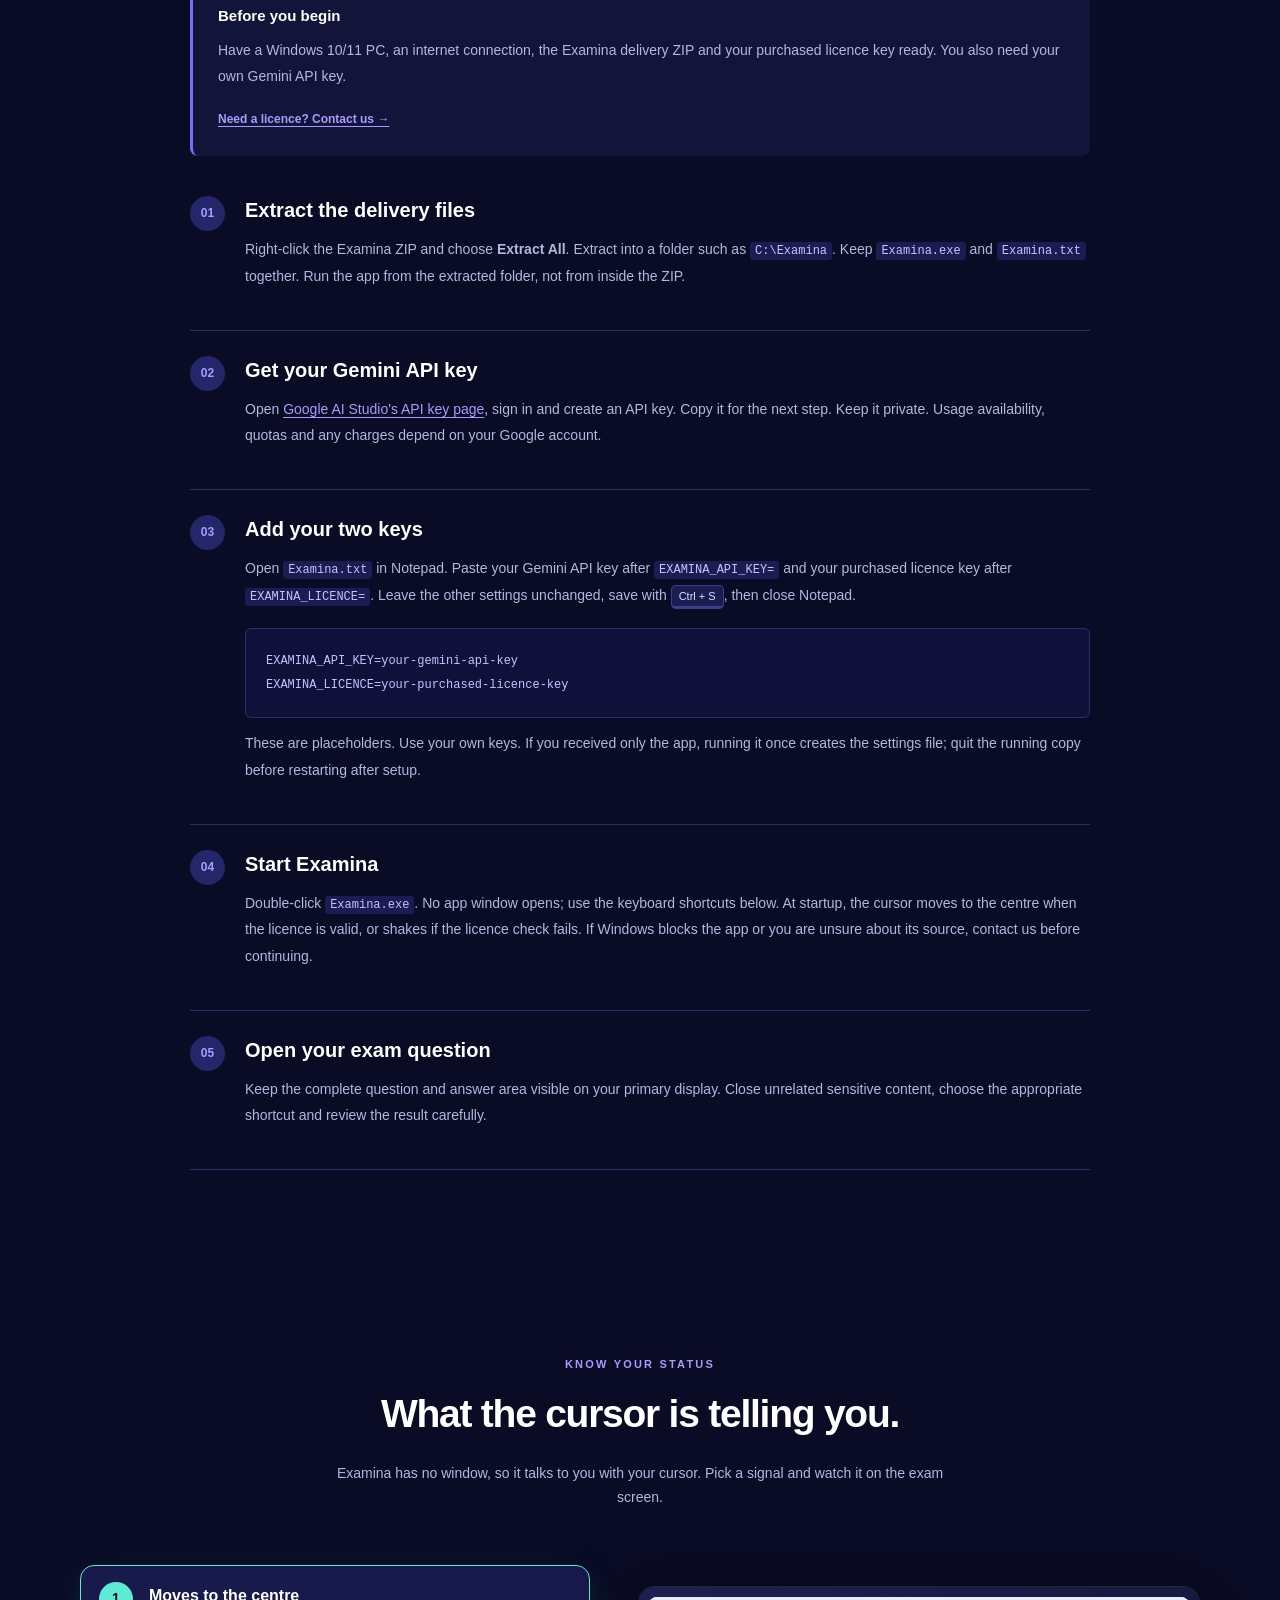
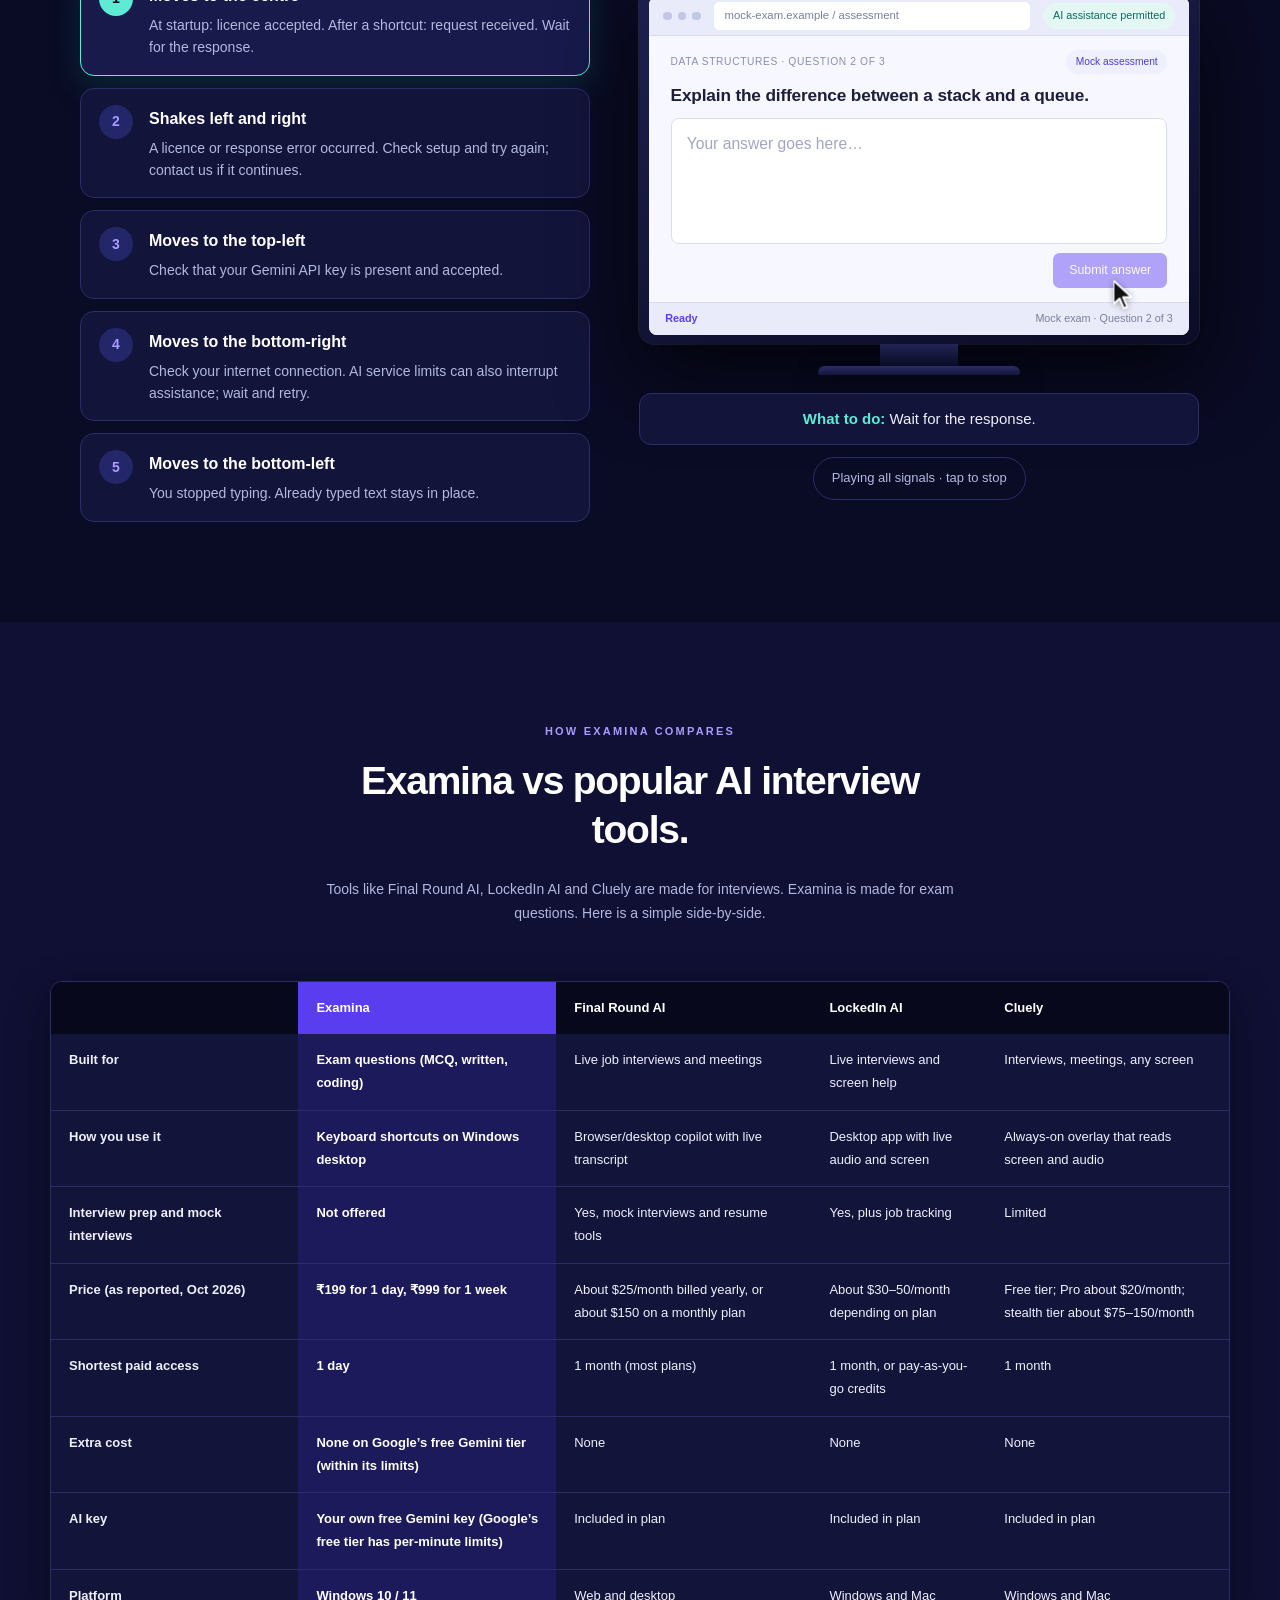
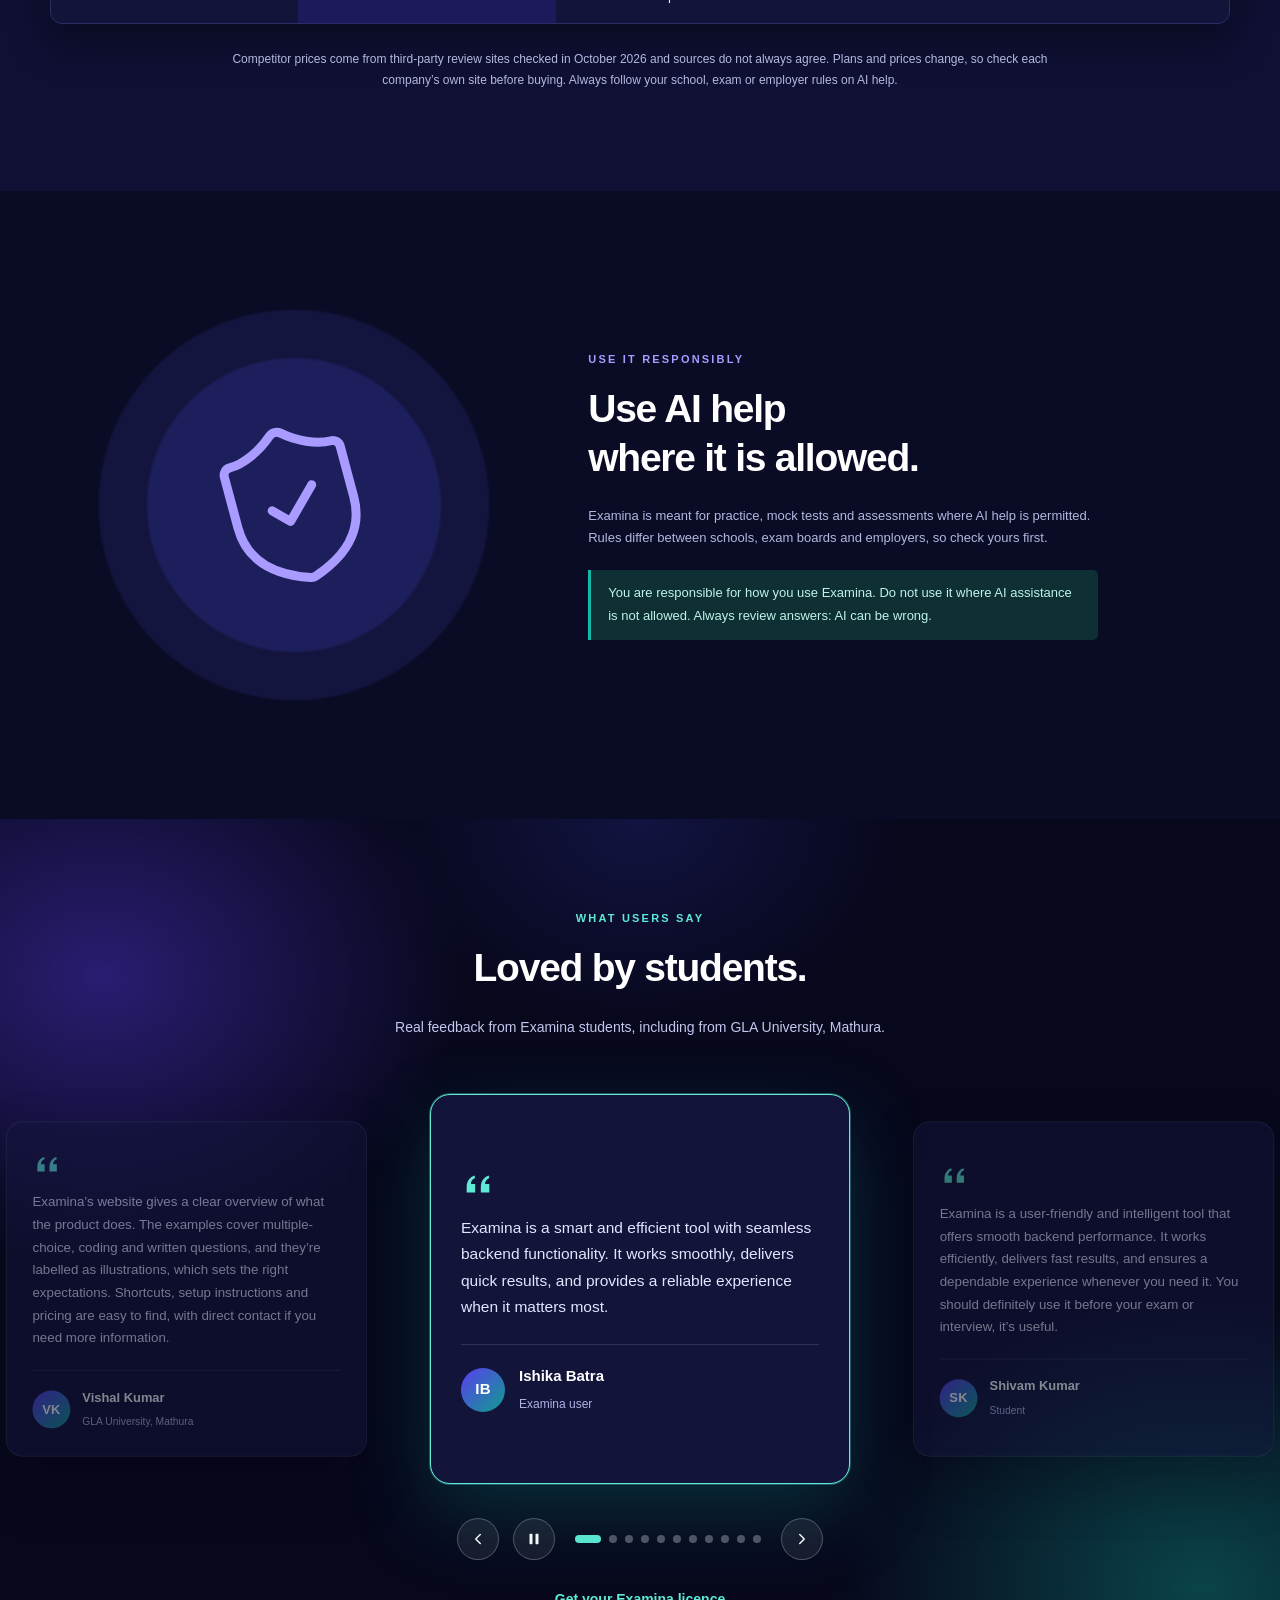
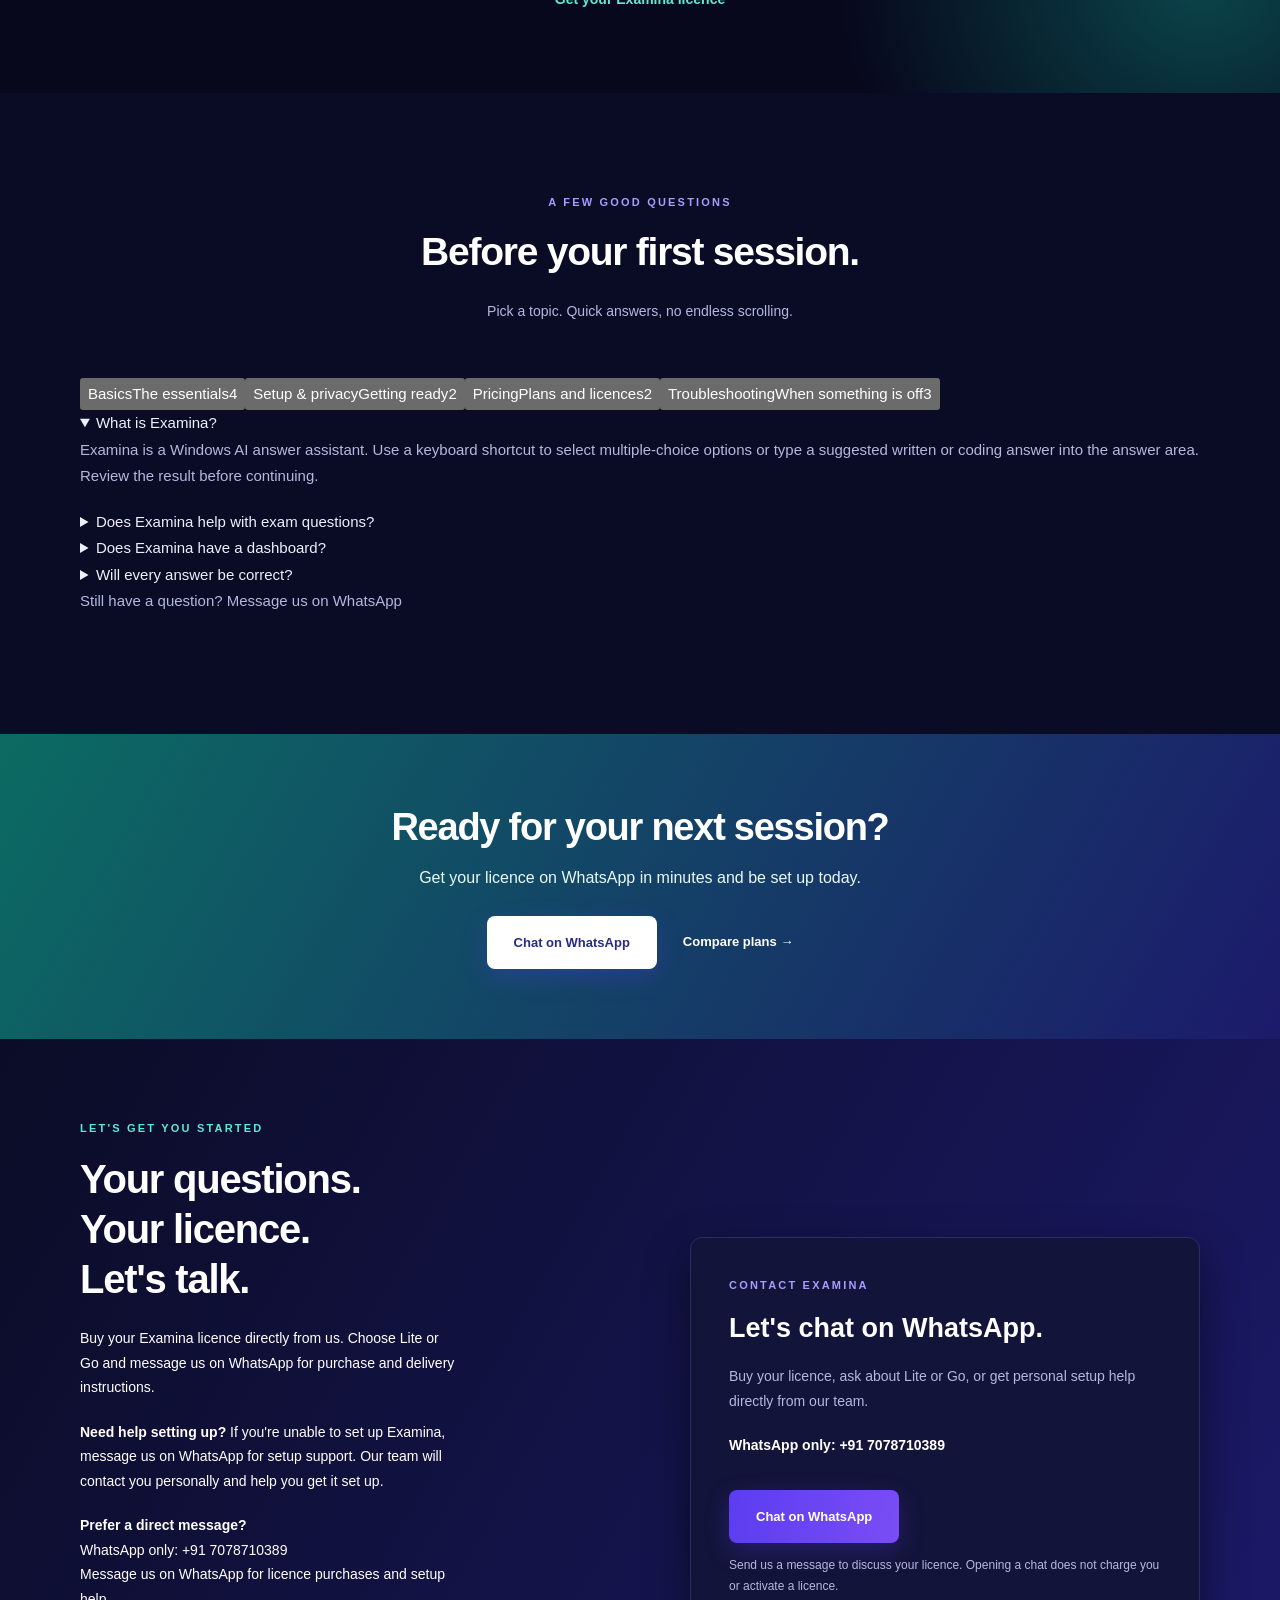
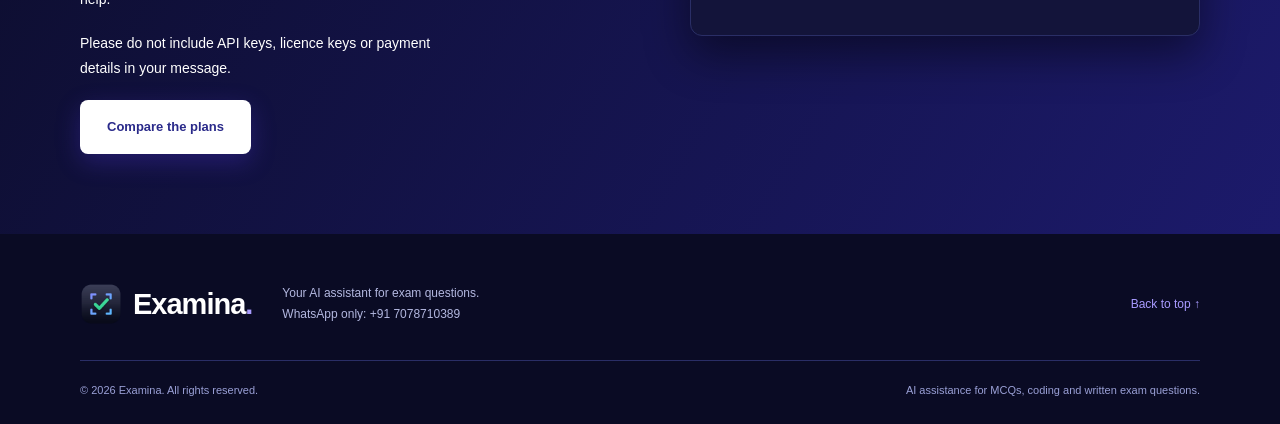
==== commit bdfba1d0: "Remove the diagonal arrow icon from buttons and links Co-Authored-By: Claude Sonnet 5.5 <noreply@ant" ====
--- a/index.html
+++ b/index.html
@@ -15,12 +15,12 @@
 <header id="site-header"><div class="header-inner">
   <a class="brand" href="#home" aria-label="Examina home"><img class="brand-icon" src="assets/examina.ico" alt="" width="42" height="42">Examina<span class="brand-dot">.</span></a>
   <button class="menu-toggle" aria-label="Open navigation" aria-expanded="false" aria-controls="navigation">Menu <span aria-hidden="true">☰</span></button>
-  <nav id="navigation" aria-label="Main navigation"><a href="#home">Home</a><a href="#features">Features</a><a href="#usage">How to use</a><a href="#plans">Plans</a><a href="#guide">Guide</a><a href="#compare">Compare</a><a href="#reviews">Reviews</a><a href="#faq">FAQs</a><a class="button small" href="#contact">Get Examina <span aria-hidden="true">↗</span></a></nav>
+  <nav id="navigation" aria-label="Main navigation"><a href="#home">Home</a><a href="#features">Features</a><a href="#usage">How to use</a><a href="#plans">Plans</a><a href="#guide">Guide</a><a href="#compare">Compare</a><a href="#reviews">Reviews</a><a href="#faq">FAQs</a><a class="button small" href="#contact">Get Examina</a></nav>
 </div></header>
 <main id="main">
 <section class="hero" id="home">
   <div class="hero-inner">
-    <div class="hero-copy"><div class="eyebrow light">AI ASSISTANCE FOR EXAM QUESTIONS</div><h1>Questions on screen.<br>Answers with<br><em>a shortcut.</em></h1><p>Examina is a Windows assistant for exam practice. Press one shortcut and it picks multiple-choice options or types a written or coding answer for you to review. No new app to learn, no subscription to cancel.</p><div class="hero-actions"><a class="button white" href="#contact">Get your Examina licence <span aria-hidden="true">↗</span></a><a class="text-link" href="#plans"><span class="play" aria-hidden="true">₹</span> See plans from ₹199</a></div><div class="hero-footnote"><span>⊞ Windows 10 / 11</span><span>✓ Four answer modes</span><span>✓ No GUI, no sound</span></div></div>
+    <div class="hero-copy"><div class="eyebrow light">AI ASSISTANCE FOR EXAM QUESTIONS</div><h1>Questions on screen.<br>Answers with<br><em>a shortcut.</em></h1><p>Examina is a Windows assistant for exam practice. Press one shortcut and it picks multiple-choice options or types a written or coding answer for you to review. No new app to learn, no subscription to cancel.</p><div class="hero-actions"><a class="button white" href="#contact">Get your Examina licence</a><a class="text-link" href="#plans"><span class="play" aria-hidden="true">₹</span> See plans from ₹199</a></div><div class="hero-footnote"><span>⊞ Windows 10 / 11</span><span>✓ Four answer modes</span><span>✓ No GUI, no sound</span></div></div>
     <div class="pc-scene" role="region" aria-roledescription="carousel" aria-label="Illustrative demo of Examina answering mock exam questions" tabindex="0">
       <figure class="pc">
         <div class="pc-monitor">
@@ -91,12 +91,12 @@
 <section class="section usage" id="usage"><div class="setup-art"><div class="eyebrow">A SIMPLE START</div><h3>Your next exam question,<br>one shortcut away.</h3><div class="setup-row"><span>01</span><div><strong>Get ready</strong><p>Windows PC + internet connection</p></div><b aria-hidden="true">✓</b></div><div class="setup-row"><span>02</span><div><strong>Set up Examina</strong><p>App + your licence + your API key</p></div><b aria-hidden="true">✓</b></div><div class="setup-row"><span>03</span><div><strong>Choose your question</strong><p>MCQ, coding or written exam questions</p></div><b aria-hidden="true">✓</b></div><div class="setup-footer">Less switching. More time with the question.</div></div><div class="usage-copy"><div class="eyebrow">HOW TO USE EXAMINA</div><h2>Set up once.<br>Choose your mode.</h2><ol class="steps"><li><h3>Set up once</h3><p>Put Examina.exe in its own folder and run it once. Open the created Examina.txt file, add your Gemini API key and Examina licence key, save, then quit and restart Examina.</p></li><li><h3>Bring your exam question into view</h3><p>Keep the full question and answer area visible on your primary display.</p></li><li><h3>Choose a shortcut, then review</h3><p>Use the matching answer mode below. Examina selects options or types an answer. Check the result carefully. AI can make mistakes.</p></li></ol><a class="inline-link" href="#guide">Read the setup and usage guide <span aria-hidden="true">→</span></a></div></section>
 <section class="shortcuts-section" id="shortcuts"><div class="section"><div class="section-heading"><div class="eyebrow">AT YOUR FINGERTIPS</div><h2>One shortcut for each answer mode.</h2><p>Hold Ctrl + Alt + Shift, then press the letter for your task. Release the keys and let the response finish before starting another.</p></div><div class="shortcut-grid"><div><kbd>Q</kbd><h3>Single answer</h3><p>Select an option for an exam MCQ.</p></div><div><kbd>M</kbd><h3>Multiple select</h3><p>Update the choices for a multiple-select question.</p></div><div><kbd>S</kbd><h3>Written answer</h3><p>Type a theory or explanation response.</p></div><div><kbd>C</kbd><h3>Code answer</h3><p>Type a suggested coding solution.</p></div></div><div class="control-strip"><p><kbd>Ctrl + Alt + Shift + Z</kbd> Stop typing</p><p><kbd>Ctrl + Alt + Shift + X</kbd> Quit Examina</p></div></div></section>
 <section class="section plans" id="plans"><div class="section-heading"><div class="eyebrow">SIMPLE PRICING</div><h2>Two plans. 50% off today.</h2><p>Both plans include all four answer modes and the same keyboard shortcuts. Buy directly on WhatsApp.</p></div><div class="pricing-grid">
-      <article class="price-card" aria-labelledby="lite-title"><div class="price-card-top"><div class="eyebrow">LITE PLAN</div><h2 id="lite-title">1 Day</h2><p>One day of access to all four answer modes.</p></div><div class="price-card-body"><div class="price-offer"><span>50% OFF</span><del><span class="sr-only">Regular price </span>₹398</del></div><p class="price-amount"><strong>₹199</strong><span>/ day</span></p><p class="price-validity">₹199 total · valid for 1 day</p><ul class="plan-features"><li><strong>All four answer modes</strong><span>Select MCQ options or type written and coding answers.</span></li><li><strong>Keyboard shortcuts</strong><span>Trigger an answer mode, stop typing or quit the app.</span></li><li><strong>1 day of access</strong><span>Use all four modes for one day with your licence.</span></li></ul><a class="button price-button" href="https://wa.me/917078710389?text=Hi%2C%20I%20would%20like%20to%20buy%20the%20Examina%20Lite%20licence%20%28INR%20199%20/%201%20day%29." aria-label="Buy Lite on WhatsApp">Buy Lite licence <span aria-hidden="true">↗</span></a></div></article>
-      <article class="price-card featured-plan" aria-labelledby="go-title"><div class="price-card-top"><span class="value-badge">BEST VALUE</span><div class="eyebrow">GO PLAN</div><h2 id="go-title">1 Week</h2><p>Seven days of access to all four answer modes.</p></div><div class="price-card-body"><div class="price-offer"><span>50% OFF</span><del><span class="sr-only">Regular price </span>₹1,998</del></div><p class="price-amount"><strong>₹999</strong><span>/ week</span></p><p class="price-validity">₹999 total · valid for 1 week · about ₹143/day</p><ul class="plan-features"><li><strong>All four answer modes</strong><span>Select MCQ options or type written and coding answers.</span></li><li><strong>Keyboard shortcuts</strong><span>Trigger an answer mode, stop typing or quit the app.</span></li><li><strong>1 week of access</strong><span>Use all four modes across seven days with your licence.</span></li></ul><a class="button price-button" href="https://wa.me/917078710389?text=Hi%2C%20I%20would%20like%20to%20buy%20the%20Examina%20Go%20licence%20%28INR%20999%20/%201%20week%29." aria-label="Buy Go on WhatsApp">Buy Go licence <span aria-hidden="true">↗</span></a></div></article>
+      <article class="price-card" aria-labelledby="lite-title"><div class="price-card-top"><div class="eyebrow">LITE PLAN</div><h2 id="lite-title">1 Day</h2><p>One day of access to all four answer modes.</p></div><div class="price-card-body"><div class="price-offer"><span>50% OFF</span><del><span class="sr-only">Regular price </span>₹398</del></div><p class="price-amount"><strong>₹199</strong><span>/ day</span></p><p class="price-validity">₹199 total · valid for 1 day</p><ul class="plan-features"><li><strong>All four answer modes</strong><span>Select MCQ options or type written and coding answers.</span></li><li><strong>Keyboard shortcuts</strong><span>Trigger an answer mode, stop typing or quit the app.</span></li><li><strong>1 day of access</strong><span>Use all four modes for one day with your licence.</span></li></ul><a class="button price-button" href="https://wa.me/917078710389?text=Hi%2C%20I%20would%20like%20to%20buy%20the%20Examina%20Lite%20licence%20%28INR%20199%20/%201%20day%29." aria-label="Buy Lite on WhatsApp">Buy Lite licence</a></div></article>
+      <article class="price-card featured-plan" aria-labelledby="go-title"><div class="price-card-top"><span class="value-badge">BEST VALUE</span><div class="eyebrow">GO PLAN</div><h2 id="go-title">1 Week</h2><p>Seven days of access to all four answer modes.</p></div><div class="price-card-body"><div class="price-offer"><span>50% OFF</span><del><span class="sr-only">Regular price </span>₹1,998</del></div><p class="price-amount"><strong>₹999</strong><span>/ week</span></p><p class="price-validity">₹999 total · valid for 1 week · about ₹143/day</p><ul class="plan-features"><li><strong>All four answer modes</strong><span>Select MCQ options or type written and coding answers.</span></li><li><strong>Keyboard shortcuts</strong><span>Trigger an answer mode, stop typing or quit the app.</span></li><li><strong>1 week of access</strong><span>Use all four modes across seven days with your licence.</span></li></ul><a class="button price-button" href="https://wa.me/917078710389?text=Hi%2C%20I%20would%20like%20to%20buy%20the%20Examina%20Go%20licence%20%28INR%20999%20/%201%20week%29." aria-label="Buy Go on WhatsApp">Buy Go licence</a></div></article>
     </div><p class="pricing-note">All prices are in Indian Rupees (₹). Both plans require a Windows 10/11 PC, an internet connection and your own Gemini API key. Google’s Gemini API has a free tier with limits on requests per minute, so you can usually use Examina with no extra AI cost. Limits can change, so check Google’s current terms. Only if you choose a paid Gemini plan would Google charge you, separately from the Examina licence.</p></section>
 <section class="guide-intro" id="guide"><div class="section-heading"><div class="eyebrow">SETUP GUIDE</div><h2>From download to first answer.</h2><p>Watch the video or follow the five written steps. Most people are ready in minutes.</p></div></section>
 <section class="section guide-video" id="video"><div class="section-heading"><div class="eyebrow">WATCH &amp; FOLLOW ALONG</div><h2>Your setup, step by step.</h2><p>Watch the supplied Hindi setup video. Written instructions below cover setup, everyday use and troubleshooting.</p></div><video controls playsinline preload="metadata" aria-label="Examina setup guide video in Hindi"><source src="assets/Examina_सेटअप_गाइड.mp4" type="video/mp4">Your browser cannot play this video. <a href="assets/Examina_सेटअप_गाइड.mp4">Open the setup video</a>, or follow the written guide below.</video><p class="video-note">Hindi setup video · Use the player controls to pause or replay a step.</p></section>
-<section class="section guide-content" id="setup"><h2>Five steps to get started.</h2><div class="guide-requirements"><strong>Before you begin</strong><p>Have a Windows 10/11 PC, an internet connection, the Examina delivery ZIP and your purchased licence key ready. You also need your own Gemini API key.</p><a class="inline-link" href="https://wa.me/917078710389" target="_blank" rel="noopener noreferrer">Need a licence? Contact us →</a></div><ol class="guide-steps"><li><h3>Extract the delivery files</h3><p>Right-click the Examina ZIP and choose <strong>Extract All</strong>. Extract into a folder such as <code>C:\Examina</code>. Keep <code>Examina.exe</code> and <code>Examina.txt</code> together. Run the app from the extracted folder, not from inside the ZIP.</p></li><li><h3>Get your Gemini API key</h3><p>Open <a href="https://aistudio.google.com/apikey" target="_blank" rel="noopener noreferrer">Google AI Studio's API key page ↗</a>, sign in and create an API key. Copy it for the next step. Keep it private. Usage availability, quotas and any charges depend on your Google account.</p></li><li><h3>Add your two keys</h3><p>Open <code>Examina.txt</code> in Notepad. Paste your Gemini API key after <code>EXAMINA_API_KEY=</code> and your purchased licence key after <code>EXAMINA_LICENCE=</code>. Leave the other settings unchanged, save with <kbd>Ctrl + S</kbd>, then close Notepad.</p><pre aria-label="Example settings using placeholders">EXAMINA_API_KEY=your-gemini-api-key
+<section class="section guide-content" id="setup"><h2>Five steps to get started.</h2><div class="guide-requirements"><strong>Before you begin</strong><p>Have a Windows 10/11 PC, an internet connection, the Examina delivery ZIP and your purchased licence key ready. You also need your own Gemini API key.</p><a class="inline-link" href="https://wa.me/917078710389" target="_blank" rel="noopener noreferrer">Need a licence? Contact us →</a></div><ol class="guide-steps"><li><h3>Extract the delivery files</h3><p>Right-click the Examina ZIP and choose <strong>Extract All</strong>. Extract into a folder such as <code>C:\Examina</code>. Keep <code>Examina.exe</code> and <code>Examina.txt</code> together. Run the app from the extracted folder, not from inside the ZIP.</p></li><li><h3>Get your Gemini API key</h3><p>Open <a href="https://aistudio.google.com/apikey" target="_blank" rel="noopener noreferrer">Google AI Studio's API key page</a>, sign in and create an API key. Copy it for the next step. Keep it private. Usage availability, quotas and any charges depend on your Google account.</p></li><li><h3>Add your two keys</h3><p>Open <code>Examina.txt</code> in Notepad. Paste your Gemini API key after <code>EXAMINA_API_KEY=</code> and your purchased licence key after <code>EXAMINA_LICENCE=</code>. Leave the other settings unchanged, save with <kbd>Ctrl + S</kbd>, then close Notepad.</p><pre aria-label="Example settings using placeholders">EXAMINA_API_KEY=your-gemini-api-key
 EXAMINA_LICENCE=your-purchased-licence-key</pre><p>These are placeholders. Use your own keys. If you received only the app, running it once creates the settings file; quit the running copy before restarting after setup.</p></li><li><h3>Start Examina</h3><p>Double-click <code>Examina.exe</code>. No app window opens; use the keyboard shortcuts below. At startup, the cursor moves to the centre when the licence is valid, or shakes if the licence check fails. If Windows blocks the app or you are unsure about its source, contact us before continuing.</p></li><li><h3>Open your exam question</h3><p>Keep the complete question and answer area visible on your primary display. Close unrelated sensitive content, choose the appropriate shortcut and review the result carefully.</p></li></ol></section>
 <section class="section cs-section" id="cursor-signals">
 <div class="section-heading"><div class="eyebrow">KNOW YOUR STATUS</div><h2>What the cursor is telling you.</h2><p>Examina has no window, so it talks to you with your cursor. Pick a signal and watch it on the exam screen.</p></div>
@@ -126,14 +126,16 @@
 </section>
 <section class="section compare" id="compare"><div class="compare-inner"><div class="section-heading"><div class="eyebrow">HOW EXAMINA COMPARES</div><h2>Examina vs popular AI interview tools.</h2><p>Tools like Final Round AI, LockedIn AI and Cluely are made for interviews. Examina is made for exam questions. Here is a simple side-by-side.</p></div><div class="table-scroll" tabindex="0" role="region" aria-label="Comparison table"><table class="compare-table"><thead><tr><th scope="col">&nbsp;</th><th scope="col">Examina</th><th scope="col">Final Round AI</th><th scope="col">LockedIn AI</th><th scope="col">Cluely</th></tr></thead><tbody><tr><th scope="row">Built for</th><td data-label="Examina">Exam questions (MCQ, written, coding)</td><td data-label="Final Round AI">Live job interviews and meetings</td><td data-label="LockedIn AI">Live interviews and screen help</td><td data-label="Cluely">Interviews, meetings, any screen</td></tr><tr><th scope="row">How you use it</th><td data-label="Examina">Keyboard shortcuts on Windows desktop</td><td data-label="Final Round AI">Browser/desktop copilot with live transcript</td><td data-label="LockedIn AI">Desktop app with live audio and screen</td><td data-label="Cluely">Always-on overlay that reads screen and audio</td></tr><tr><th scope="row">Interview prep and mock interviews</th><td data-label="Examina">Not offered</td><td data-label="Final Round AI">Yes, mock interviews and resume tools</td><td data-label="LockedIn AI">Yes, plus job tracking</td><td data-label="Cluely">Limited</td></tr><tr><th scope="row">Price (as reported, Oct 2026)</th><td data-label="Examina">₹199 for 1 day, ₹999 for 1 week</td><td data-label="Final Round AI">About $25/month billed yearly, or about $150 on a monthly plan</td><td data-label="LockedIn AI">About $30–50/month depending on plan</td><td data-label="Cluely">Free tier; Pro about $20/month; stealth tier about $75–150/month</td></tr><tr><th scope="row">Shortest paid access</th><td data-label="Examina">1 day</td><td data-label="Final Round AI">1 month (most plans)</td><td data-label="LockedIn AI">1 month, or pay-as-you-go credits</td><td data-label="Cluely">1 month</td></tr><tr><th scope="row">Extra cost</th><td data-label="Examina">None on Google’s free Gemini tier (within its limits)</td><td data-label="Final Round AI">None</td><td data-label="LockedIn AI">None</td><td data-label="Cluely">None</td></tr><tr><th scope="row">AI key</th><td data-label="Examina">Your own free Gemini key (Google’s free tier has per-minute limits)</td><td data-label="Final Round AI">Included in plan</td><td data-label="LockedIn AI">Included in plan</td><td data-label="Cluely">Included in plan</td></tr><tr><th scope="row">Platform</th><td data-label="Examina">Windows 10 / 11</td><td data-label="Final Round AI">Web and desktop</td><td data-label="LockedIn AI">Windows and Mac</td><td data-label="Cluely">Windows and Mac</td></tr></tbody></table></div><p class="compare-note">Competitor prices come from third-party review sites checked in October 2026 and sources do not always agree. Plans and prices change, so check each company’s own site before buying. Always follow your school, exam or employer rules on AI help.</p></div></section>
 <section class="section responsible" id="exam-assistance"><span class="responsible-symbol" aria-hidden="true"><svg class="ico" viewBox="0 0 24 24" fill="none" stroke="currentColor" stroke-width="1.8" stroke-linecap="round" stroke-linejoin="round" aria-hidden="true"><path d="M20 13c0 5-3.5 7.5-7.66 8.95a1 1 0 0 1-.67-.01C7.5 20.5 4 18 4 13V6a1 1 0 0 1 1-1c2 0 4.5-1.2 6.24-2.72a1.17 1.17 0 0 1 1.52 0C14.51 3.81 17 5 19 5a1 1 0 0 1 1 1z"/><path d="m9 12 2 2 4-4"/></svg></span><div><div class="eyebrow">USE IT RESPONSIBLY</div><h2>Use AI help<br>where it is allowed.</h2><p>Examina is meant for practice, mock tests and assessments where AI help is permitted. Rules differ between schools, exam boards and employers, so check yours first.</p><p class="restriction">You are responsible for how you use Examina. Do not use it where AI assistance is not allowed. Always review answers: AI can be wrong.</p></div></section>
-<section class="section reviews" id="reviews"><div class="rv-glow" aria-hidden="true"></div><div class="rv-inner"><div class="section-heading"><div class="eyebrow light">WHAT USERS SAY</div><h2>Loved by students.</h2><p>Real feedback from Examina students, including from GLA University, Mathura.</p></div><div class="rv-stage" role="region" aria-roledescription="carousel" aria-label="Student reviews" tabindex="0"><figure class="review-card rv-card"><svg class="ico quote-ico" viewBox="0 0 24 24" fill="currentColor" aria-hidden="true"><path d="M9.5 6C6.5 7 4 9.8 4 14v4h6v-6H7c0-2 1-3.5 3-4.3zM19.5 6c-3 1-5.5 3.8-5.5 8v4h6v-6h-3c0-2 1-3.5 3-4.3z"/></svg><blockquote>Examina is a smart and efficient tool with seamless backend functionality. It works smoothly, delivers quick results, and provides a reliable experience when it matters most.</blockquote><figcaption><span class="avatar" aria-hidden="true">IB</span><span><strong>Ishika Batra</strong><small>Examina user</small></span></figcaption></figure><figure class="review-card rv-card"><svg class="ico quote-ico" viewBox="0 0 24 24" fill="currentColor" aria-hidden="true"><path d="M9.5 6C6.5 7 4 9.8 4 14v4h6v-6H7c0-2 1-3.5 3-4.3zM19.5 6c-3 1-5.5 3.8-5.5 8v4h6v-6h-3c0-2 1-3.5 3-4.3z"/></svg><blockquote>Examina is a user-friendly and intelligent tool that offers smooth backend performance. It works efficiently, delivers fast results, and ensures a dependable experience whenever you need it. You should definitely use it before your exam or interview, it’s useful.</blockquote><figcaption><span class="avatar" aria-hidden="true">SK</span><span><strong>Shivam Kumar</strong><small>Student</small></span></figcaption></figure><figure class="review-card rv-card"><svg class="ico quote-ico" viewBox="0 0 24 24" fill="currentColor" aria-hidden="true"><path d="M9.5 6C6.5 7 4 9.8 4 14v4h6v-6H7c0-2 1-3.5 3-4.3zM19.5 6c-3 1-5.5 3.8-5.5 8v4h6v-6h-3c0-2 1-3.5 3-4.3z"/></svg><blockquote>What I like most about Examina is how straightforward the controls feel once you know the shortcuts. You choose the mode that matches your question and keep working in the same area, with no complicated menus. I’d still review whatever it produces, but the keyboard controls make the biggest difference for me.</blockquote><figcaption><span class="avatar" aria-hidden="true">SD</span><span><strong>Sonia Dahiya</strong><small>Student</small></span></figcaption></figure><figure class="review-card rv-card"><svg class="ico quote-ico" viewBox="0 0 24 24" fill="currentColor" aria-hidden="true"><path d="M9.5 6C6.5 7 4 9.8 4 14v4h6v-6H7c0-2 1-3.5 3-4.3zM19.5 6c-3 1-5.5 3.8-5.5 8v4h6v-6h-3c0-2 1-3.5 3-4.3z"/></svg><blockquote>The multiple-choice modes are the easiest part of Examina to understand. Single-answer and multiple-select questions have their own controls, and the instructions make it clear which shortcut to use. I like being able to see and review the selection before moving on. It feels like a practical feature, not filler.</blockquote><figcaption><span class="avatar" aria-hidden="true">SG</span><span><strong>Sadgyan</strong><small>Student</small></span></figcaption></figure><figure class="review-card rv-card"><svg class="ico quote-ico" viewBox="0 0 24 24" fill="currentColor" aria-hidden="true"><path d="M9.5 6C6.5 7 4 9.8 4 14v4h6v-6H7c0-2 1-3.5 3-4.3zM19.5 6c-3 1-5.5 3.8-5.5 8v4h6v-6h-3c0-2 1-3.5 3-4.3z"/></svg><blockquote>The coding mode interests me most. A suggested solution gives you something concrete to read, test and improve instead of a blank editor. I appreciate that the website encourages checking the approach and testing the code. It gives you a starting direction, and you work through the details.</blockquote><figcaption><span class="avatar" aria-hidden="true">SK</span><span><strong>Shashi Kant</strong><small>Student</small></span></figcaption></figure><figure class="review-card rv-card"><svg class="ico quote-ico" viewBox="0 0 24 24" fill="currentColor" aria-hidden="true"><path d="M9.5 6C6.5 7 4 9.8 4 14v4h6v-6H7c0-2 1-3.5 3-4.3zM19.5 6c-3 1-5.5 3.8-5.5 8v4h6v-6h-3c0-2 1-3.5 3-4.3z"/></svg><blockquote>Written questions are hard when you know the topic but not how to organise the answer. Examina’s written-answer mode gives you a response you can read and edit right in the answer area. You still need to check that it answers the question accurately, but it’s a useful starting point.</blockquote><figcaption><span class="avatar" aria-hidden="true">AM</span><span><strong>Amit</strong><small>Student</small></span></figcaption></figure><figure class="review-card rv-card"><svg class="ico quote-ico" viewBox="0 0 24 24" fill="currentColor" aria-hidden="true"><path d="M9.5 6C6.5 7 4 9.8 4 14v4h6v-6H7c0-2 1-3.5 3-4.3zM19.5 6c-3 1-5.5 3.8-5.5 8v4h6v-6h-3c0-2 1-3.5 3-4.3z"/></svg><blockquote>The main appeal of Examina is having different kinds of answer assistance in one tool. Multiple-choice, written and coding questions each get their own mode with a consistent shortcut style. Learn the controls once, choose the mode you need, and stop typing with its own shortcut to stay in control.</blockquote><figcaption><span class="avatar" aria-hidden="true">AM</span><span><strong>Aman</strong><small>Student</small></span></figcaption></figure><figure class="review-card rv-card"><svg class="ico quote-ico" viewBox="0 0 24 24" fill="currentColor" aria-hidden="true"><path d="M9.5 6C6.5 7 4 9.8 4 14v4h6v-6H7c0-2 1-3.5 3-4.3zM19.5 6c-3 1-5.5 3.8-5.5 8v4h6v-6h-3c0-2 1-3.5 3-4.3z"/></svg><blockquote>A clear setup guide matters for a desktop tool like this. Examina’s website puts the requirements, written steps and setup video in one place, so you can check a step in writing instead of replaying the video. The troubleshooting section and direct WhatsApp contact make setup feel approachable.</blockquote><figcaption><span class="avatar" aria-hidden="true">AT</span><span><strong>Atharv</strong><small>Student</small></span></figcaption></figure><figure class="review-card rv-card"><svg class="ico quote-ico" viewBox="0 0 24 24" fill="currentColor" aria-hidden="true"><path d="M9.5 6C6.5 7 4 9.8 4 14v4h6v-6H7c0-2 1-3.5 3-4.3zM19.5 6c-3 1-5.5 3.8-5.5 8v4h6v-6h-3c0-2 1-3.5 3-4.3z"/></svg><blockquote>The pricing is easy to compare: two plans based on how long you need access, both with the same answer modes. The one-day option is a short commitment and the weekly one suits longer use. Being able to open WhatsApp from the plan button to ask about the licence is convenient.</blockquote><figcaption><span class="avatar" aria-hidden="true">YW</span><span><strong>Yashwant</strong><small>Student</small></span></figcaption></figure><figure class="review-card rv-card"><svg class="ico quote-ico" viewBox="0 0 24 24" fill="currentColor" aria-hidden="true"><path d="M9.5 6C6.5 7 4 9.8 4 14v4h6v-6H7c0-2 1-3.5 3-4.3zM19.5 6c-3 1-5.5 3.8-5.5 8v4h6v-6h-3c0-2 1-3.5 3-4.3z"/></svg><blockquote>The direct WhatsApp contact is a useful part of the website. For questions about a licence or help with setup, it’s clear where to ask, which I prefer to a long form. The pricing buttons make it easy to start a conversation about a particular plan.</blockquote><figcaption><span class="avatar" aria-hidden="true">VK</span><span><strong>Vishal Kumar</strong><small>Student</small></span></figcaption></figure><figure class="review-card rv-card"><svg class="ico quote-ico" viewBox="0 0 24 24" fill="currentColor" aria-hidden="true"><path d="M9.5 6C6.5 7 4 9.8 4 14v4h6v-6H7c0-2 1-3.5 3-4.3zM19.5 6c-3 1-5.5 3.8-5.5 8v4h6v-6h-3c0-2 1-3.5 3-4.3z"/></svg><blockquote>Examina’s website gives a clear overview of what the product does. The examples cover multiple-choice, coding and written questions, and they’re labelled as illustrations, which sets the right expectations. Shortcuts, setup instructions and pricing are easy to find, with direct contact if you need more information.</blockquote><figcaption><span class="avatar" aria-hidden="true">VK</span><span><strong>Vishal Kumar</strong><small>GLA University, Mathura</small></span></figcaption></figure></div><div class="rv-controls"><button class="rv-btn rv-prev" type="button" aria-label="Previous review"><svg viewBox="0 0 24 24" fill="none" stroke="currentColor" stroke-width="2" stroke-linecap="round" stroke-linejoin="round" aria-hidden="true"><path d="m15 18-6-6 6-6"/></svg></button><button class="rv-btn rv-pause" type="button" aria-label="Pause automatic slideshow"><svg class="i-pause" viewBox="0 0 24 24" fill="currentColor" aria-hidden="true"><rect x="6" y="5" width="4" height="14" rx="1"/><rect x="14" y="5" width="4" height="14" rx="1"/></svg><svg class="i-play" viewBox="0 0 24 24" fill="currentColor" aria-hidden="true"><path d="M8 5.5v13a1 1 0 0 0 1.5.86l10-6.5a1 1 0 0 0 0-1.72l-10-6.5A1 1 0 0 0 8 5.5z"/></svg></button><div class="rv-dots" role="group" aria-label="Choose a review"></div><button class="rv-btn rv-next" type="button" aria-label="Next review"><svg viewBox="0 0 24 24" fill="none" stroke="currentColor" stroke-width="2" stroke-linecap="round" stroke-linejoin="round" aria-hidden="true"><path d="m9 18 6-6-6-6"/></svg></button></div><p class="rv-cta"><a href="#plans">Get your Examina licence <span aria-hidden="true">↗</span></a></p></div></section>
-<section class="section faq" id="faq"><div><div class="eyebrow">A FEW GOOD QUESTIONS</div><h2>Before your<br>first session.</h2><p>What to know about getting started<br>and answering exam questions.</p></div><div class="faq-list"><details open><summary>What is Examina?</summary><p>Examina is a Windows AI answer assistant. Use a keyboard shortcut to select multiple-choice options or type a suggested written or coding answer into the answer area. Review the result before continuing.</p></details><details><summary>What do I need to get started?</summary><p>A Windows 10 or 11 PC, an internet connection, an Examina licence and your own Gemini API key. Google’s free tier is enough to start, so there is usually no extra AI cost. Add your keys to Examina.txt next to the app, then restart Examina. Keep this settings file private.</p></details><details><summary>Does Examina help with exam questions?</summary><p>Yes. Examina provides AI assistance for multiple-choice, multiple-select, coding and written exam questions. Choose the matching keyboard shortcut to select options or type a response, then review the result.</p></details><details><summary>Will every answer be correct?</summary><p>No. AI responses can be incomplete or incorrect. Review answers, test suggested code and check important details against your learning materials.</p></details><details><summary>Does Examina have a dashboard?</summary><p>No. Examina runs in the background and you control it through keyboard shortcuts. The slideshow shows illustrative examples of quiz, written and coding assistance; it is not an app screenshot.</p></details><details><summary>What should I know about privacy?</summary><p>Visible screen content is shared with an external AI service to provide assistance. Close unrelated sensitive content before using the app, and keep your API and licence keys private.</p></details><details><summary>How do I get pricing and licence details?</summary><p>Lite is ₹199 for 1 day and Go is ₹999 for 1 week, with 50% off both plans. <a class="inline-link" href="#plans">See the plans →</a> Message us on WhatsApp to buy your licence directly from us or ask a question.</p></details><details><summary>What is the difference between Lite and Go?</summary><p>Both include all four answer modes. Lite costs ₹199 for 1 day; Go costs ₹999 for 1 week, about ₹143 per day.</p></details>
-<details><summary>Nothing happens when I use a shortcut.</summary><p>Start Examina and allow time for the licence check. Hold all three modifier keys, then press the mode letter. Keep the complete question on your primary screen. A second request is ignored while one is running.</p></details>
-<details><summary>The cursor shakes at startup.</summary><p>Check your internet connection and the licence key in Examina.txt. Save the file, quit and restart Examina. If it continues, message us on WhatsApp. Do not share your API or licence keys in messages.</p></details>
-<details><summary>I see an API limit or connection problem.</summary><p>Check your internet connection and your API account’s usage limits. Wait before retrying. If the issue continues, contact us without sharing keys or sensitive screen content.</p></details>
-</div></section>
-<section class="final-cta" id="get-started"><div class="final-inner"><h2>Ready for your next session?</h2><p>Get your licence on WhatsApp in minutes and be set up today.</p><div class="final-actions"><a class="button white" href="https://wa.me/917078710389" target="_blank" rel="noopener noreferrer">Chat on WhatsApp <span aria-hidden="true">↗</span></a><a class="text-link" href="#plans">Compare plans →</a></div></div></section>
-<section class="contact" id="contact"><div class="contact-inner"><div><div class="eyebrow light">LET'S GET YOU STARTED</div><h2>Your questions.<br>Your licence.<br>Let's talk.</h2><p>Buy your Examina licence directly from us. Choose Lite or Go and message us on WhatsApp for purchase and delivery instructions.</p><p><strong>Need help setting up?</strong> If you're unable to set up Examina, message us on WhatsApp for setup support. Our team will contact you personally and help you get it set up.</p><p><strong>Prefer a direct message?</strong><br><a href="https://wa.me/917078710389" target="_blank" rel="noopener noreferrer">WhatsApp only: +91 7078710389</a><br>Message us on WhatsApp for licence purchases and setup help.</p><p>Please do not include API keys, licence keys or payment details in your message.</p><a class="button white" href="#plans">Compare the plans <span aria-hidden="true">↗</span></a></div><aside class="whatsapp-card" aria-label="Direct WhatsApp contact"><div class="eyebrow">CONTACT EXAMINA</div><h3>Let's chat on WhatsApp.</h3><p>Buy your licence, ask about Lite or Go, or get personal setup help directly from our team.</p><p><strong>WhatsApp only: +91 7078710389</strong></p><a class="button" href="https://wa.me/917078710389" target="_blank" rel="noopener noreferrer">Chat on WhatsApp <span aria-hidden="true">&#8599;</span></a><p class="whatsapp-note">Send us a message to discuss your licence. Opening a chat does not charge you or activate a licence.</p></aside></div></section>
+<section class="section reviews" id="reviews"><div class="rv-glow" aria-hidden="true"></div><div class="rv-inner"><div class="section-heading"><div class="eyebrow light">WHAT USERS SAY</div><h2>Loved by students.</h2><p>Real feedback from Examina students, including from GLA University, Mathura.</p></div><div class="rv-stage" role="region" aria-roledescription="carousel" aria-label="Student reviews" tabindex="0"><figure class="review-card rv-card"><svg class="ico quote-ico" viewBox="0 0 24 24" fill="currentColor" aria-hidden="true"><path d="M9.5 6C6.5 7 4 9.8 4 14v4h6v-6H7c0-2 1-3.5 3-4.3zM19.5 6c-3 1-5.5 3.8-5.5 8v4h6v-6h-3c0-2 1-3.5 3-4.3z"/></svg><blockquote>Examina is a smart and efficient tool with seamless backend functionality. It works smoothly, delivers quick results, and provides a reliable experience when it matters most.</blockquote><figcaption><span class="avatar" aria-hidden="true">IB</span><span><strong>Ishika Batra</strong><small>Examina user</small></span></figcaption></figure><figure class="review-card rv-card"><svg class="ico quote-ico" viewBox="0 0 24 24" fill="currentColor" aria-hidden="true"><path d="M9.5 6C6.5 7 4 9.8 4 14v4h6v-6H7c0-2 1-3.5 3-4.3zM19.5 6c-3 1-5.5 3.8-5.5 8v4h6v-6h-3c0-2 1-3.5 3-4.3z"/></svg><blockquote>Examina is a user-friendly and intelligent tool that offers smooth backend performance. It works efficiently, delivers fast results, and ensures a dependable experience whenever you need it. You should definitely use it before your exam or interview, it’s useful.</blockquote><figcaption><span class="avatar" aria-hidden="true">SK</span><span><strong>Shivam Kumar</strong><small>Student</small></span></figcaption></figure><figure class="review-card rv-card"><svg class="ico quote-ico" viewBox="0 0 24 24" fill="currentColor" aria-hidden="true"><path d="M9.5 6C6.5 7 4 9.8 4 14v4h6v-6H7c0-2 1-3.5 3-4.3zM19.5 6c-3 1-5.5 3.8-5.5 8v4h6v-6h-3c0-2 1-3.5 3-4.3z"/></svg><blockquote>What I like most about Examina is how straightforward the controls feel once you know the shortcuts. You choose the mode that matches your question and keep working in the same area, with no complicated menus. I’d still review whatever it produces, but the keyboard controls make the biggest difference for me.</blockquote><figcaption><span class="avatar" aria-hidden="true">SD</span><span><strong>Sonia Dahiya</strong><small>Student</small></span></figcaption></figure><figure class="review-card rv-card"><svg class="ico quote-ico" viewBox="0 0 24 24" fill="currentColor" aria-hidden="true"><path d="M9.5 6C6.5 7 4 9.8 4 14v4h6v-6H7c0-2 1-3.5 3-4.3zM19.5 6c-3 1-5.5 3.8-5.5 8v4h6v-6h-3c0-2 1-3.5 3-4.3z"/></svg><blockquote>The multiple-choice modes are the easiest part of Examina to understand. Single-answer and multiple-select questions have their own controls, and the instructions make it clear which shortcut to use. I like being able to see and review the selection before moving on. It feels like a practical feature, not filler.</blockquote><figcaption><span class="avatar" aria-hidden="true">SG</span><span><strong>Sadgyan</strong><small>Student</small></span></figcaption></figure><figure class="review-card rv-card"><svg class="ico quote-ico" viewBox="0 0 24 24" fill="currentColor" aria-hidden="true"><path d="M9.5 6C6.5 7 4 9.8 4 14v4h6v-6H7c0-2 1-3.5 3-4.3zM19.5 6c-3 1-5.5 3.8-5.5 8v4h6v-6h-3c0-2 1-3.5 3-4.3z"/></svg><blockquote>The coding mode interests me most. A suggested solution gives you something concrete to read, test and improve instead of a blank editor. I appreciate that the website encourages checking the approach and testing the code. It gives you a starting direction, and you work through the details.</blockquote><figcaption><span class="avatar" aria-hidden="true">SK</span><span><strong>Shashi Kant</strong><small>Student</small></span></figcaption></figure><figure class="review-card rv-card"><svg class="ico quote-ico" viewBox="0 0 24 24" fill="currentColor" aria-hidden="true"><path d="M9.5 6C6.5 7 4 9.8 4 14v4h6v-6H7c0-2 1-3.5 3-4.3zM19.5 6c-3 1-5.5 3.8-5.5 8v4h6v-6h-3c0-2 1-3.5 3-4.3z"/></svg><blockquote>Written questions are hard when you know the topic but not how to organise the answer. Examina’s written-answer mode gives you a response you can read and edit right in the answer area. You still need to check that it answers the question accurately, but it’s a useful starting point.</blockquote><figcaption><span class="avatar" aria-hidden="true">AM</span><span><strong>Amit</strong><small>Student</small></span></figcaption></figure><figure class="review-card rv-card"><svg class="ico quote-ico" viewBox="0 0 24 24" fill="currentColor" aria-hidden="true"><path d="M9.5 6C6.5 7 4 9.8 4 14v4h6v-6H7c0-2 1-3.5 3-4.3zM19.5 6c-3 1-5.5 3.8-5.5 8v4h6v-6h-3c0-2 1-3.5 3-4.3z"/></svg><blockquote>The main appeal of Examina is having different kinds of answer assistance in one tool. Multiple-choice, written and coding questions each get their own mode with a consistent shortcut style. Learn the controls once, choose the mode you need, and stop typing with its own shortcut to stay in control.</blockquote><figcaption><span class="avatar" aria-hidden="true">AM</span><span><strong>Aman</strong><small>Student</small></span></figcaption></figure><figure class="review-card rv-card"><svg class="ico quote-ico" viewBox="0 0 24 24" fill="currentColor" aria-hidden="true"><path d="M9.5 6C6.5 7 4 9.8 4 14v4h6v-6H7c0-2 1-3.5 3-4.3zM19.5 6c-3 1-5.5 3.8-5.5 8v4h6v-6h-3c0-2 1-3.5 3-4.3z"/></svg><blockquote>A clear setup guide matters for a desktop tool like this. Examina’s website puts the requirements, written steps and setup video in one place, so you can check a step in writing instead of replaying the video. The troubleshooting section and direct WhatsApp contact make setup feel approachable.</blockquote><figcaption><span class="avatar" aria-hidden="true">AT</span><span><strong>Atharv</strong><small>Student</small></span></figcaption></figure><figure class="review-card rv-card"><svg class="ico quote-ico" viewBox="0 0 24 24" fill="currentColor" aria-hidden="true"><path d="M9.5 6C6.5 7 4 9.8 4 14v4h6v-6H7c0-2 1-3.5 3-4.3zM19.5 6c-3 1-5.5 3.8-5.5 8v4h6v-6h-3c0-2 1-3.5 3-4.3z"/></svg><blockquote>The pricing is easy to compare: two plans based on how long you need access, both with the same answer modes. The one-day option is a short commitment and the weekly one suits longer use. Being able to open WhatsApp from the plan button to ask about the licence is convenient.</blockquote><figcaption><span class="avatar" aria-hidden="true">YW</span><span><strong>Yashwant</strong><small>Student</small></span></figcaption></figure><figure class="review-card rv-card"><svg class="ico quote-ico" viewBox="0 0 24 24" fill="currentColor" aria-hidden="true"><path d="M9.5 6C6.5 7 4 9.8 4 14v4h6v-6H7c0-2 1-3.5 3-4.3zM19.5 6c-3 1-5.5 3.8-5.5 8v4h6v-6h-3c0-2 1-3.5 3-4.3z"/></svg><blockquote>The direct WhatsApp contact is a useful part of the website. For questions about a licence or help with setup, it’s clear where to ask, which I prefer to a long form. The pricing buttons make it easy to start a conversation about a particular plan.</blockquote><figcaption><span class="avatar" aria-hidden="true">VK</span><span><strong>Vishal Kumar</strong><small>Student</small></span></figcaption></figure><figure class="review-card rv-card"><svg class="ico quote-ico" viewBox="0 0 24 24" fill="currentColor" aria-hidden="true"><path d="M9.5 6C6.5 7 4 9.8 4 14v4h6v-6H7c0-2 1-3.5 3-4.3zM19.5 6c-3 1-5.5 3.8-5.5 8v4h6v-6h-3c0-2 1-3.5 3-4.3z"/></svg><blockquote>Examina’s website gives a clear overview of what the product does. The examples cover multiple-choice, coding and written questions, and they’re labelled as illustrations, which sets the right expectations. Shortcuts, setup instructions and pricing are easy to find, with direct contact if you need more information.</blockquote><figcaption><span class="avatar" aria-hidden="true">VK</span><span><strong>Vishal Kumar</strong><small>GLA University, Mathura</small></span></figcaption></figure></div><div class="rv-controls"><button class="rv-btn rv-prev" type="button" aria-label="Previous review"><svg viewBox="0 0 24 24" fill="none" stroke="currentColor" stroke-width="2" stroke-linecap="round" stroke-linejoin="round" aria-hidden="true"><path d="m15 18-6-6 6-6"/></svg></button><button class="rv-btn rv-pause" type="button" aria-label="Pause automatic slideshow"><svg class="i-pause" viewBox="0 0 24 24" fill="currentColor" aria-hidden="true"><rect x="6" y="5" width="4" height="14" rx="1"/><rect x="14" y="5" width="4" height="14" rx="1"/></svg><svg class="i-play" viewBox="0 0 24 24" fill="currentColor" aria-hidden="true"><path d="M8 5.5v13a1 1 0 0 0 1.5.86l10-6.5a1 1 0 0 0 0-1.72l-10-6.5A1 1 0 0 0 8 5.5z"/></svg></button><div class="rv-dots" role="group" aria-label="Choose a review"></div><button class="rv-btn rv-next" type="button" aria-label="Next review"><svg viewBox="0 0 24 24" fill="none" stroke="currentColor" stroke-width="2" stroke-linecap="round" stroke-linejoin="round" aria-hidden="true"><path d="m9 18 6-6-6-6"/></svg></button></div><p class="rv-cta"><a href="#plans">Get your Examina licence</a></p></div></section>
+<section class="section faq-tabs" id="faq">
+<div class="section-heading"><div class="eyebrow">A FEW GOOD QUESTIONS</div><h2>Before your first session.</h2><p>Pick a topic. Quick answers, no endless scrolling.</p></div>
+<div class="faq-ui">
+<div class="faq-cats" role="tablist" aria-label="FAQ topics" aria-orientation="vertical"><button type="button" role="tab" class="faq-cat" id="faq-t0" aria-controls="faq-p0" aria-selected="true" tabindex="0"><span class="faq-cat-name">Basics</span><span class="faq-cat-sub">The essentials</span><span class="faq-count">4</span></button><button type="button" role="tab" class="faq-cat" id="faq-t1" aria-controls="faq-p1" aria-selected="false" tabindex="-1"><span class="faq-cat-name">Setup & privacy</span><span class="faq-cat-sub">Getting ready</span><span class="faq-count">2</span></button><button type="button" role="tab" class="faq-cat" id="faq-t2" aria-controls="faq-p2" aria-selected="false" tabindex="-1"><span class="faq-cat-name">Pricing</span><span class="faq-cat-sub">Plans and licences</span><span class="faq-count">2</span></button><button type="button" role="tab" class="faq-cat" id="faq-t3" aria-controls="faq-p3" aria-selected="false" tabindex="-1"><span class="faq-cat-name">Troubleshooting</span><span class="faq-cat-sub">When something is off</span><span class="faq-count">3</span></button></div>
+<div class="faq-panels"><div class="faq-panel" role="tabpanel" id="faq-p0" aria-labelledby="faq-t0"><details name="faq" open><summary>What is Examina?</summary><p>Examina is a Windows AI answer assistant. Use a keyboard shortcut to select multiple-choice options or type a suggested written or coding answer into the answer area. Review the result before continuing.</p></details><details name="faq"><summary>Does Examina help with exam questions?</summary><p>Yes. Examina provides AI assistance for multiple-choice, multiple-select, coding and written exam questions. Choose the matching keyboard shortcut to select options or type a response, then review the result.</p></details><details name="faq"><summary>Does Examina have a dashboard?</summary><p>No. Examina runs in the background and you control it through keyboard shortcuts. The slideshow shows illustrative examples of quiz, written and coding assistance; it is not an app screenshot.</p></details><details name="faq"><summary>Will every answer be correct?</summary><p>No. AI responses can be incomplete or incorrect. Review answers, test suggested code and check important details against your learning materials.</p></details></div><div class="faq-panel" role="tabpanel" id="faq-p1" aria-labelledby="faq-t1" hidden><details name="faq" open><summary>What do I need to get started?</summary><p>A Windows 10 or 11 PC, an internet connection, an Examina licence and your own Gemini API key. Google’s free tier is enough to start, so there is usually no extra AI cost. Add your keys to Examina.txt next to the app, then restart Examina. Keep this settings file private.</p></details><details name="faq"><summary>What should I know about privacy?</summary><p>Visible screen content is shared with an external AI service to provide assistance. Close unrelated sensitive content before using the app, and keep your API and licence keys private.</p></details></div><div class="faq-panel" role="tabpanel" id="faq-p2" aria-labelledby="faq-t2" hidden><details name="faq" open><summary>How do I get pricing and licence details?</summary><p>Lite is ₹199 for 1 day and Go is ₹999 for 1 week, with 50% off both plans. <a class="inline-link" href="#plans">See the plans →</a> Message us on WhatsApp to buy your licence directly from us or ask a question.</p></details><details name="faq"><summary>What is the difference between Lite and Go?</summary><p>Both include all four answer modes. Lite costs ₹199 for 1 day; Go costs ₹999 for 1 week, about ₹143 per day.</p></details></div><div class="faq-panel" role="tabpanel" id="faq-p3" aria-labelledby="faq-t3" hidden><details name="faq" open><summary>Nothing happens when I use a shortcut.</summary><p>Start Examina and allow time for the licence check. Hold all three modifier keys, then press the mode letter. Keep the complete question on your primary screen. A second request is ignored while one is running.</p></details><details name="faq"><summary>The cursor shakes at startup.</summary><p>Check your internet connection and the licence key in Examina.txt. Save the file, quit and restart Examina. If it continues, message us on WhatsApp. Do not share your API or licence keys in messages.</p></details><details name="faq"><summary>I see an API limit or connection problem.</summary><p>Check your internet connection and your API account’s usage limits. Wait before retrying. If the issue continues, contact us without sharing keys or sensitive screen content.</p></details></div><p class="faq-help">Still have a question? <a href="https://wa.me/917078710389" target="_blank" rel="noopener noreferrer">Message us on WhatsApp</a></p></div>
+</div>
+</section>
+<section class="final-cta" id="get-started"><div class="final-inner"><h2>Ready for your next session?</h2><p>Get your licence on WhatsApp in minutes and be set up today.</p><div class="final-actions"><a class="button white" href="https://wa.me/917078710389" target="_blank" rel="noopener noreferrer">Chat on WhatsApp</a><a class="text-link" href="#plans">Compare plans →</a></div></div></section>
+<section class="contact" id="contact"><div class="contact-inner"><div><div class="eyebrow light">LET'S GET YOU STARTED</div><h2>Your questions.<br>Your licence.<br>Let's talk.</h2><p>Buy your Examina licence directly from us. Choose Lite or Go and message us on WhatsApp for purchase and delivery instructions.</p><p><strong>Need help setting up?</strong> If you're unable to set up Examina, message us on WhatsApp for setup support. Our team will contact you personally and help you get it set up.</p><p><strong>Prefer a direct message?</strong><br><a href="https://wa.me/917078710389" target="_blank" rel="noopener noreferrer">WhatsApp only: +91 7078710389</a><br>Message us on WhatsApp for licence purchases and setup help.</p><p>Please do not include API keys, licence keys or payment details in your message.</p><a class="button white" href="#plans">Compare the plans</a></div><aside class="whatsapp-card" aria-label="Direct WhatsApp contact"><div class="eyebrow">CONTACT EXAMINA</div><h3>Let's chat on WhatsApp.</h3><p>Buy your licence, ask about Lite or Go, or get personal setup help directly from our team.</p><p><strong>WhatsApp only: +91 7078710389</strong></p><a class="button" href="https://wa.me/917078710389" target="_blank" rel="noopener noreferrer">Chat on WhatsApp</a><p class="whatsapp-note">Send us a message to discuss your licence. Opening a chat does not charge you or activate a licence.</p></aside></div></section>
 </main>
 <footer><div class="footer-top"><a class="brand" href="#home"><img class="brand-icon" src="assets/examina.ico" alt="" width="42" height="42">Examina<span class="brand-dot">.</span></a><p>Your AI assistant for exam questions.<br><a href="https://wa.me/917078710389" target="_blank" rel="noopener noreferrer">WhatsApp only: +91 7078710389</a></p><a href="#home">Back to top ↑</a></div><div class="footer-bottom"><span>© <span id="year">2026</span> Examina. All rights reserved.</span><span>AI assistance for MCQs, coding and written exam questions.</span></div></footer>
 </body>
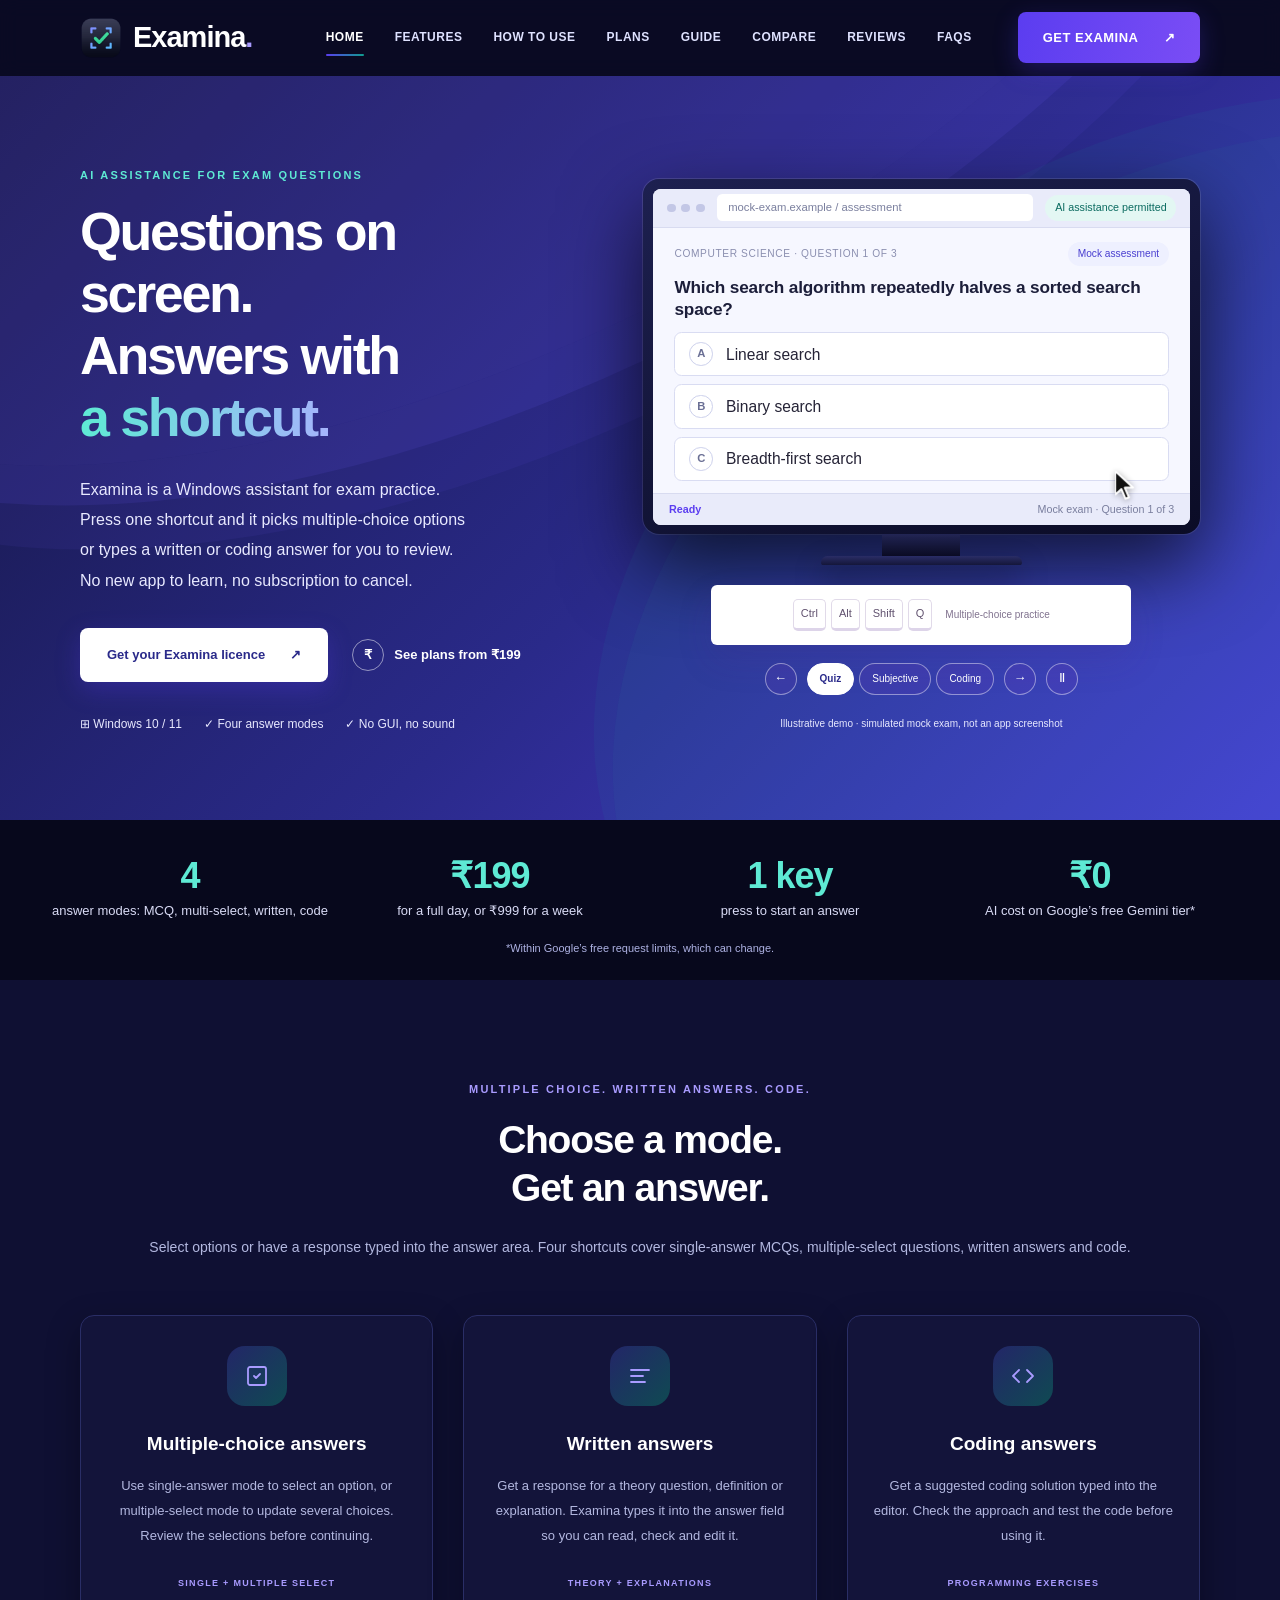
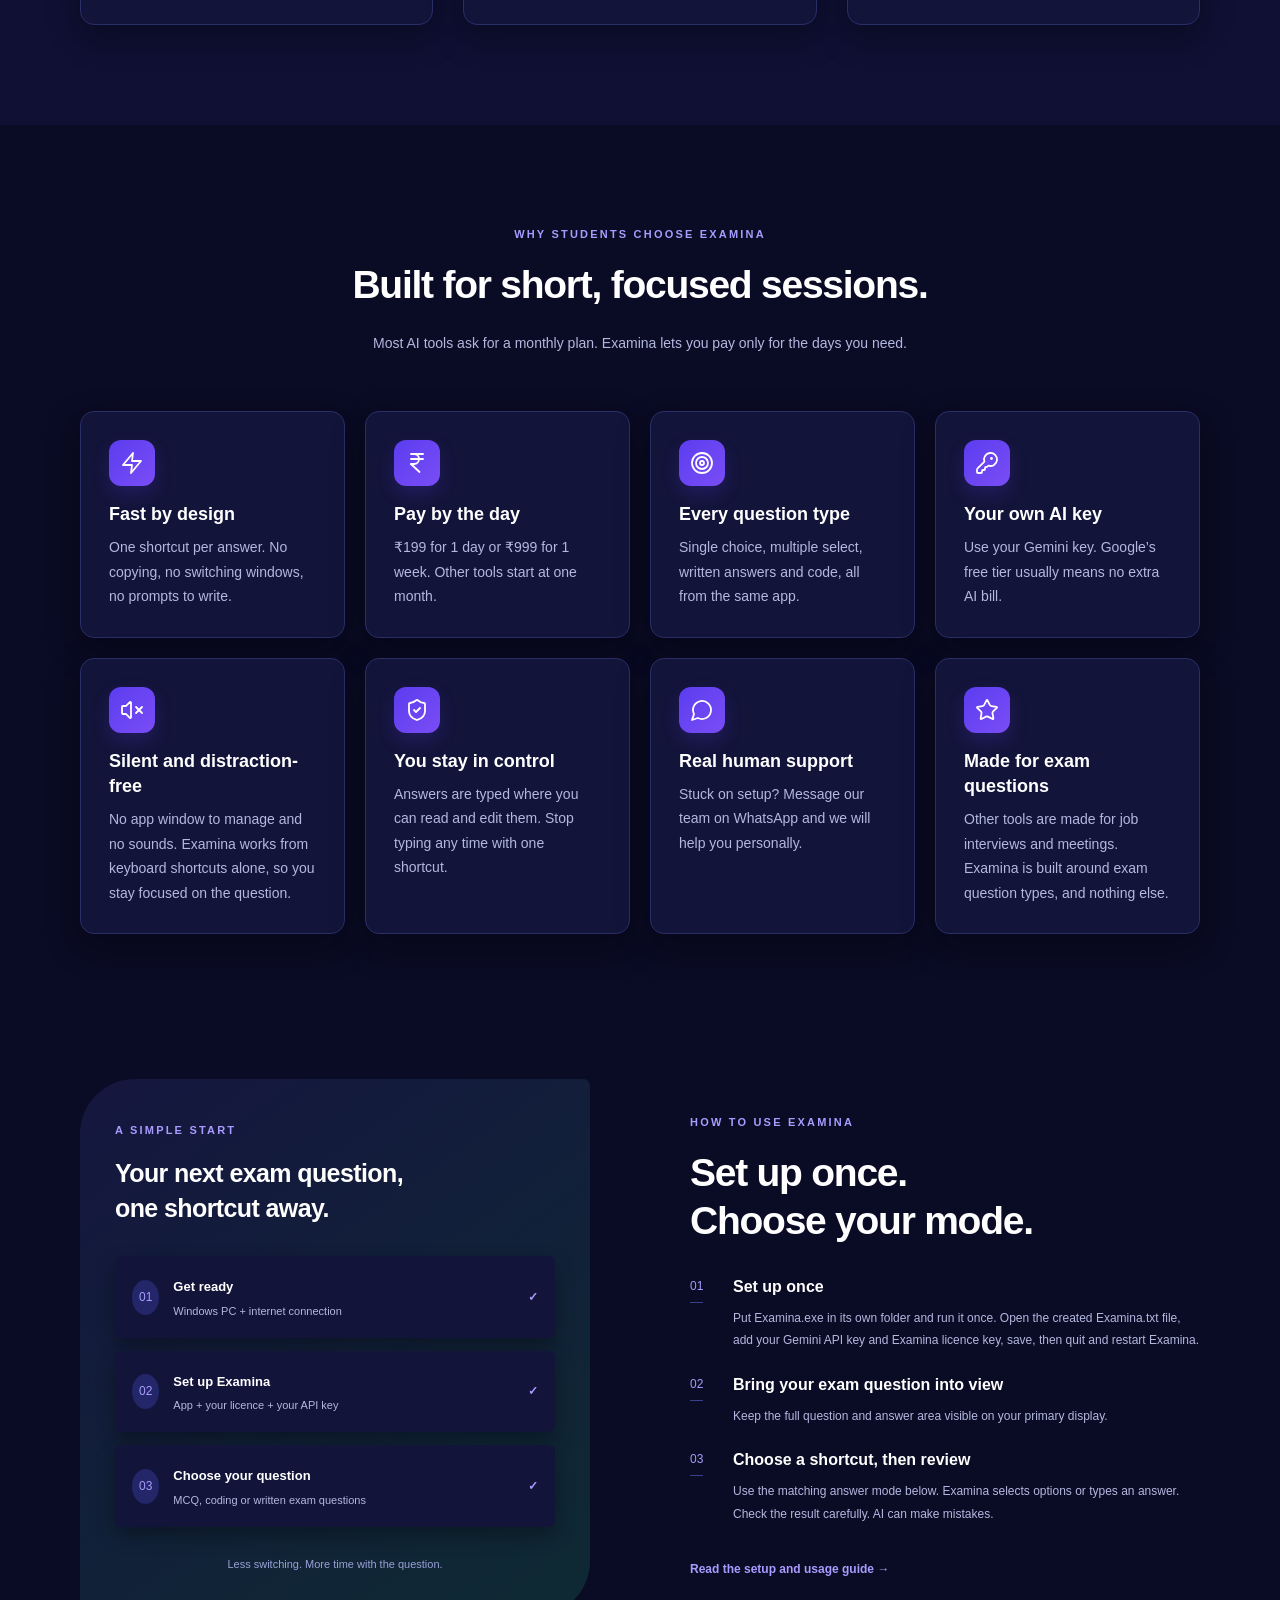
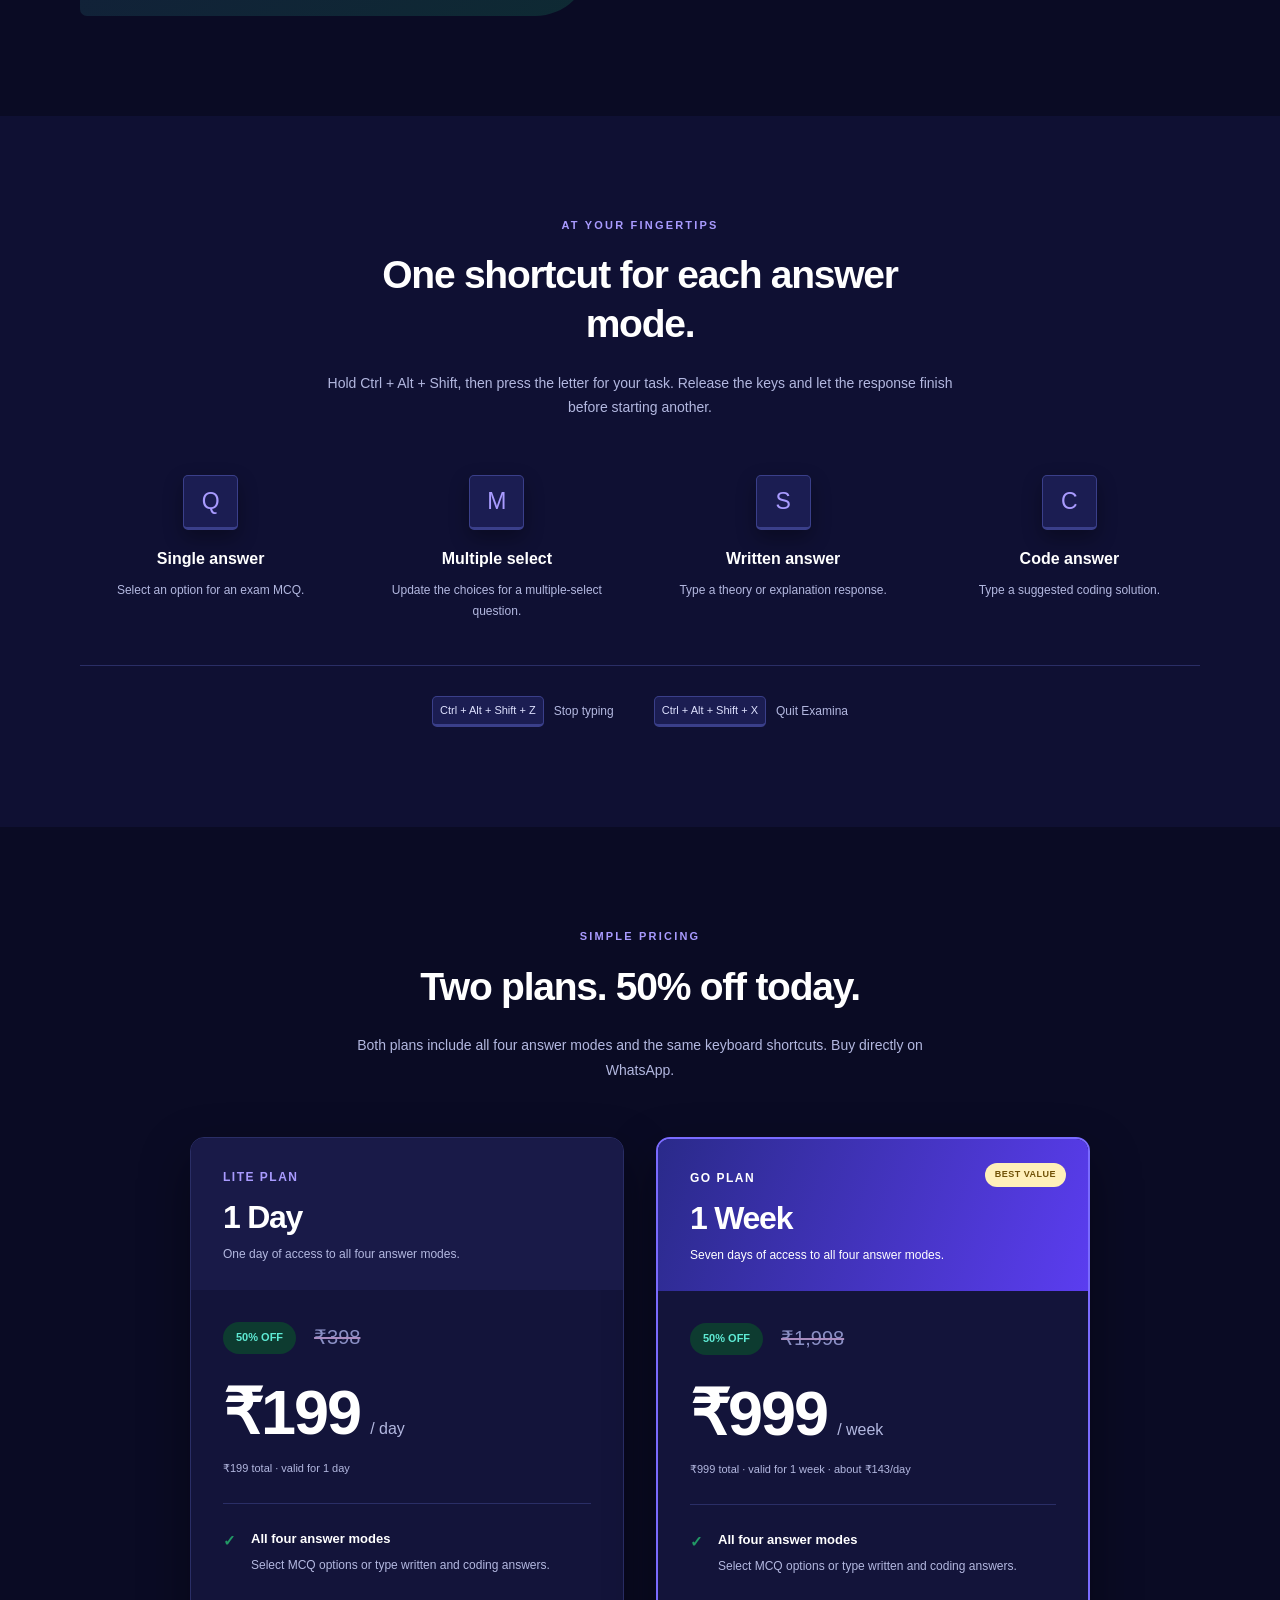
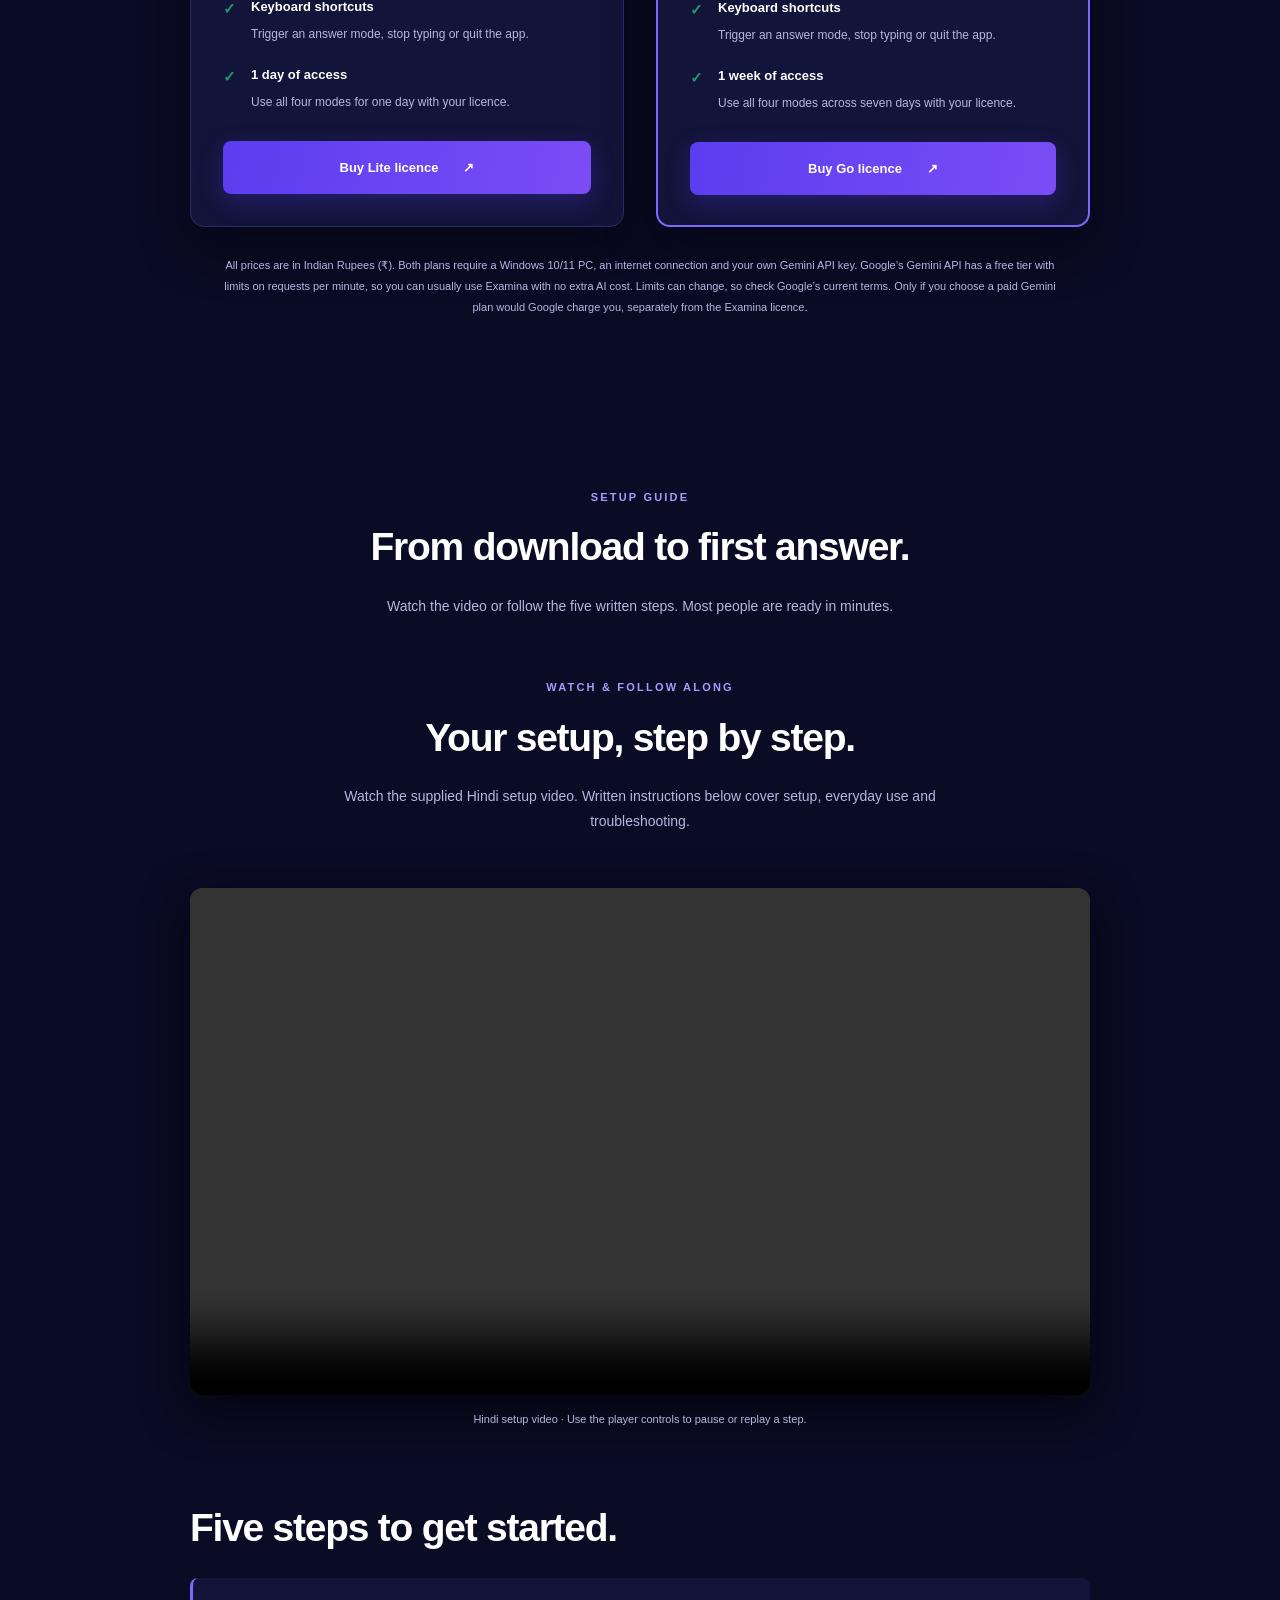
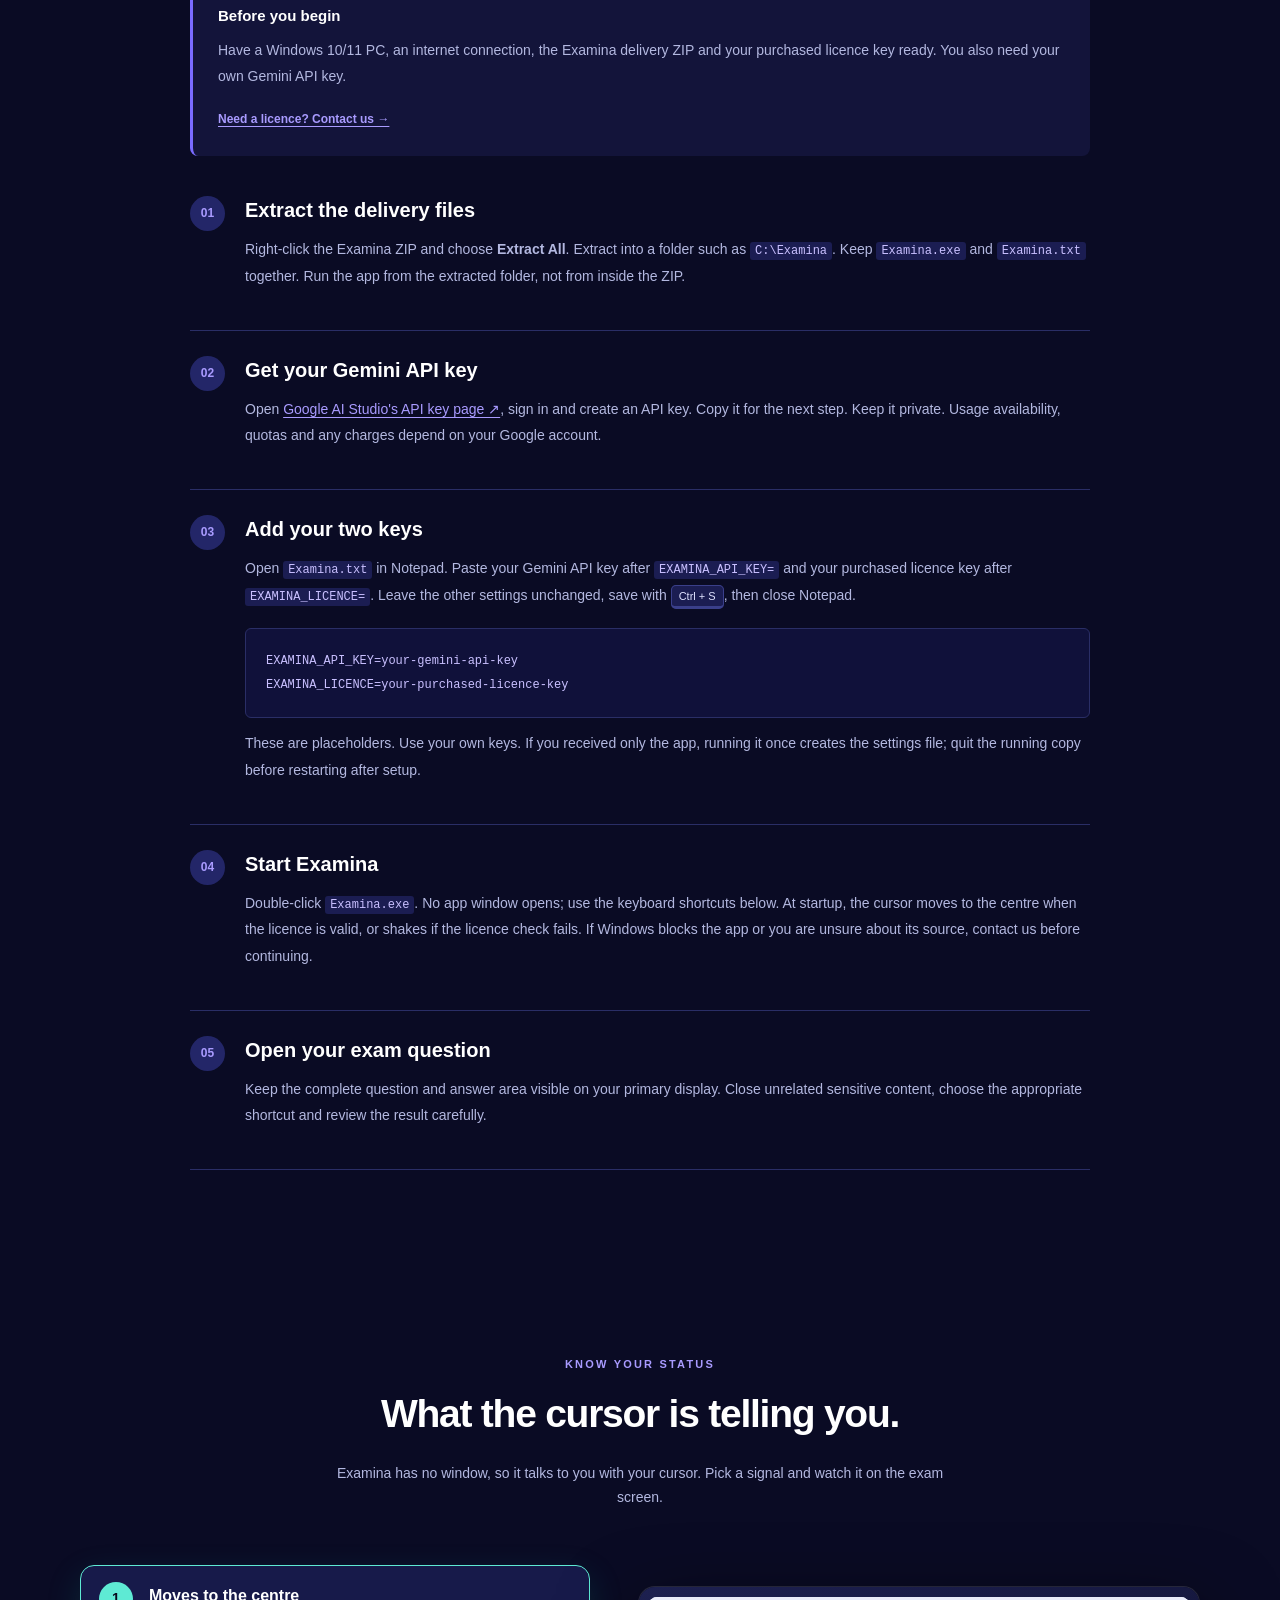
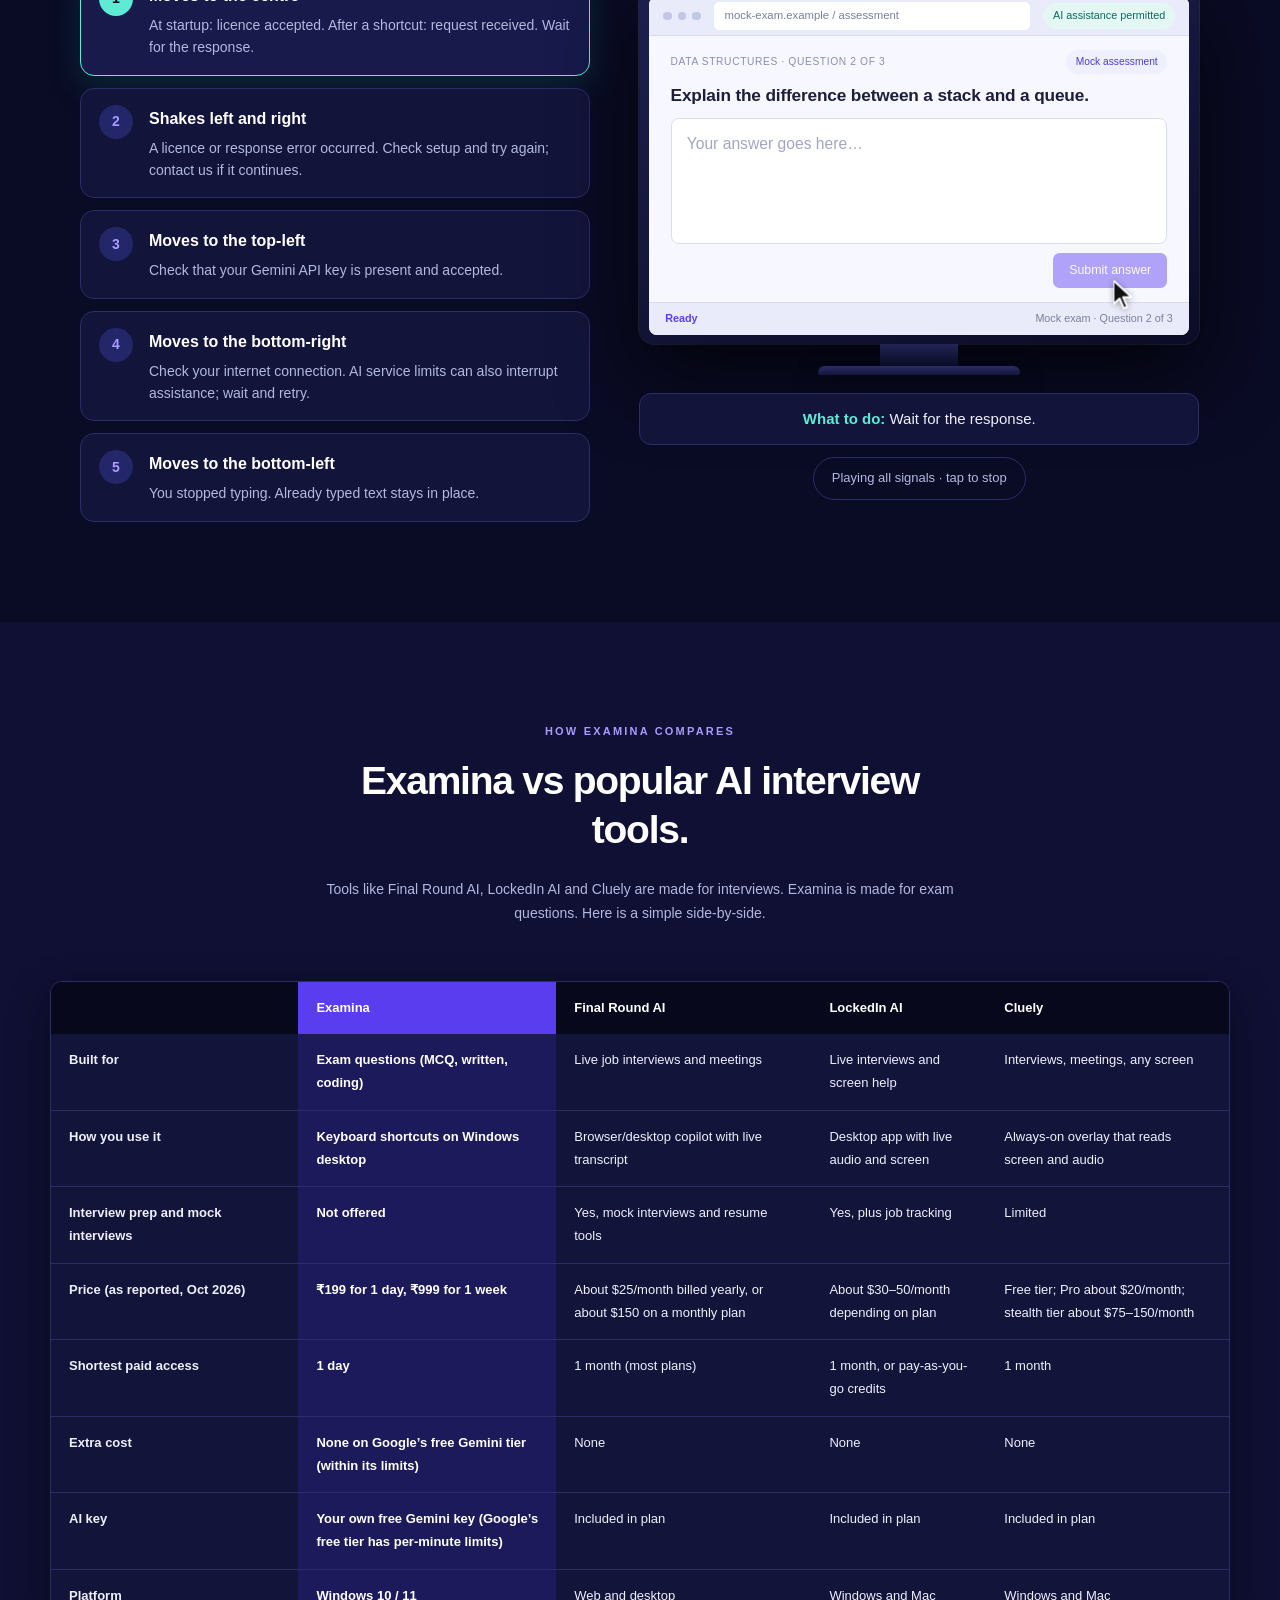
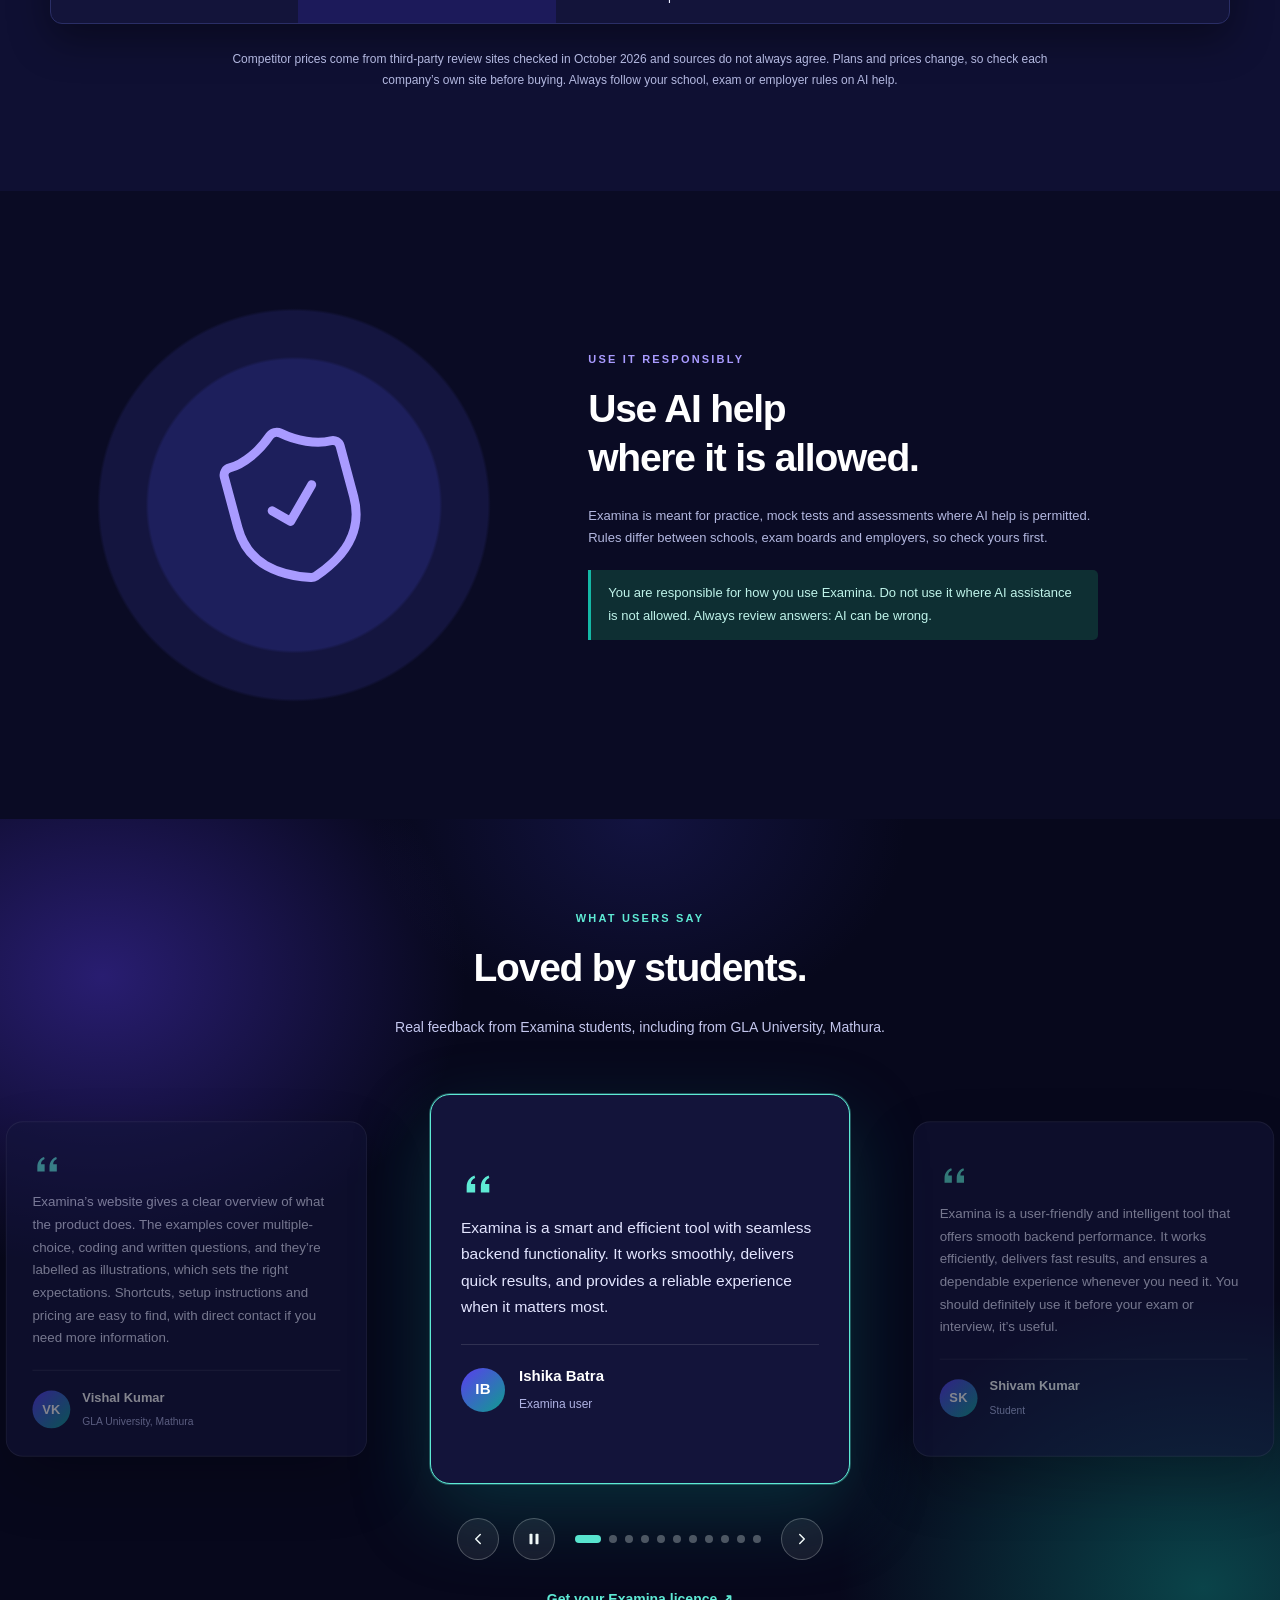
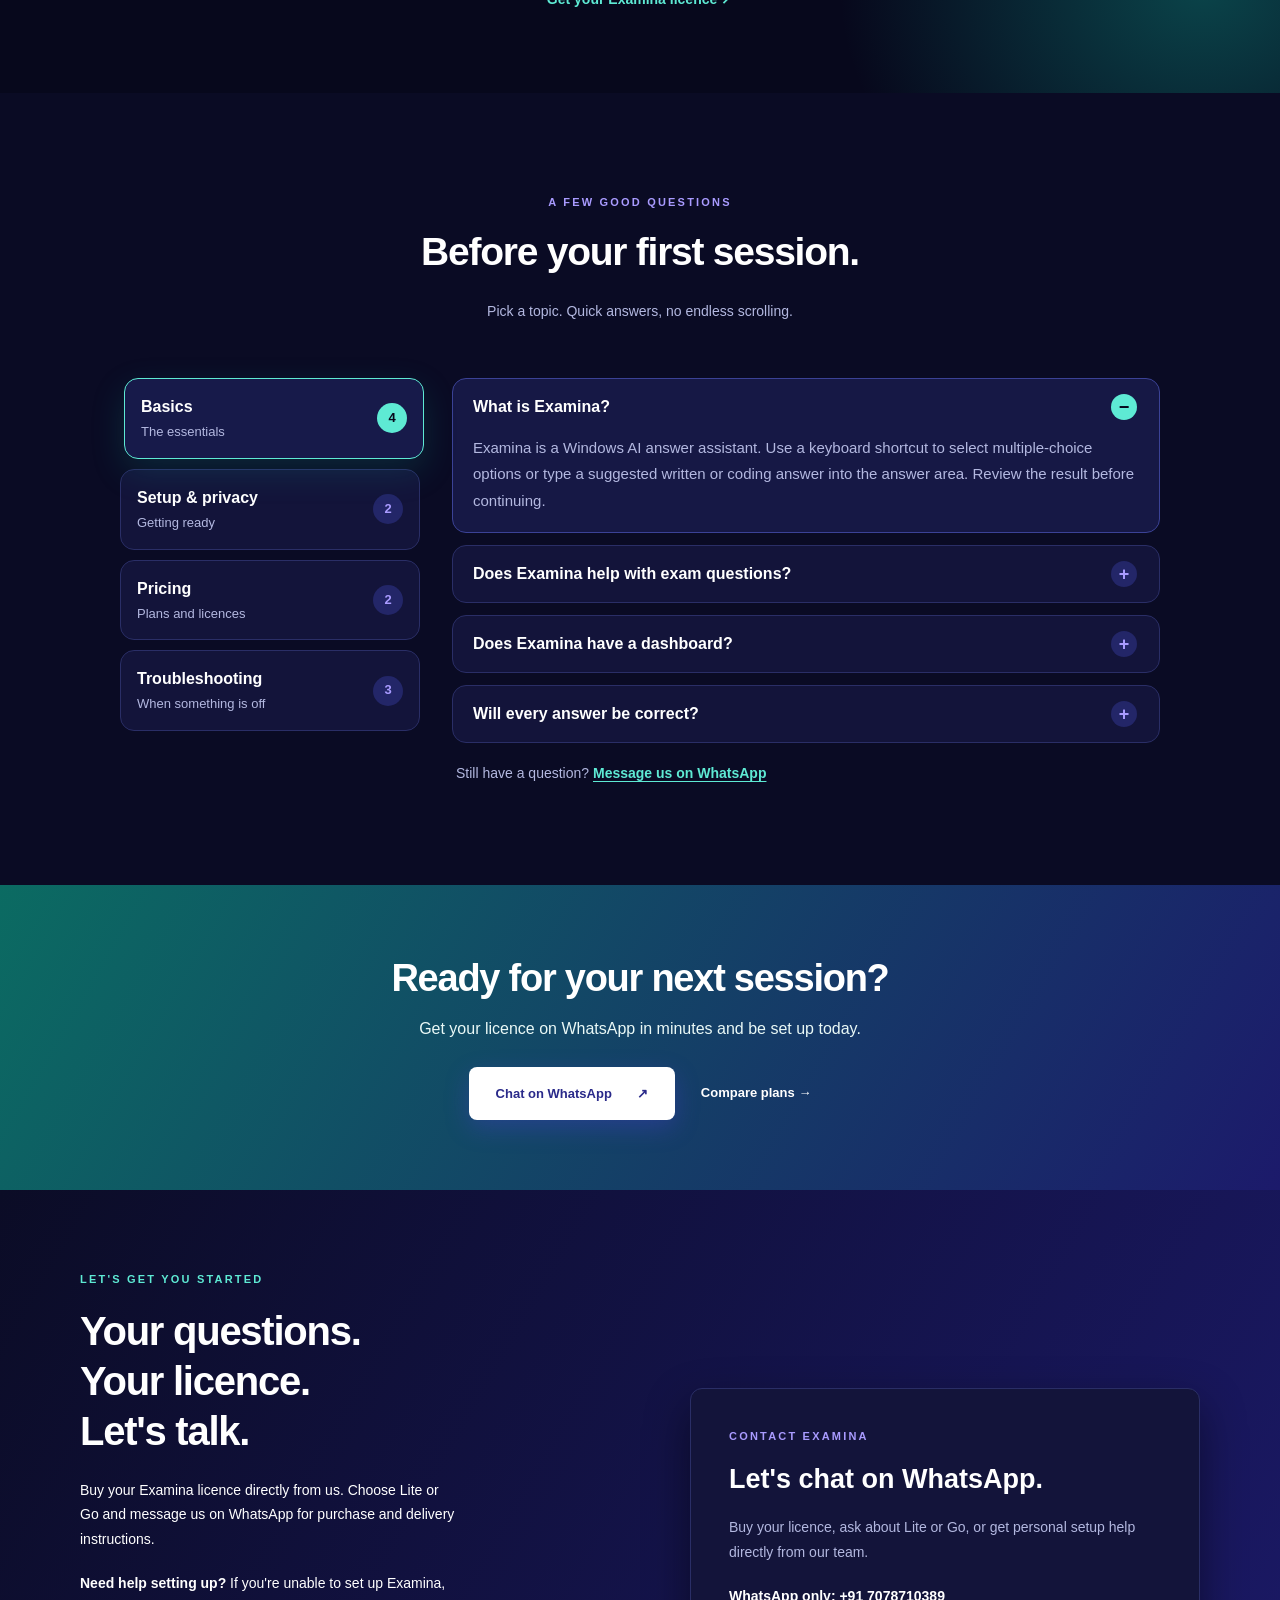
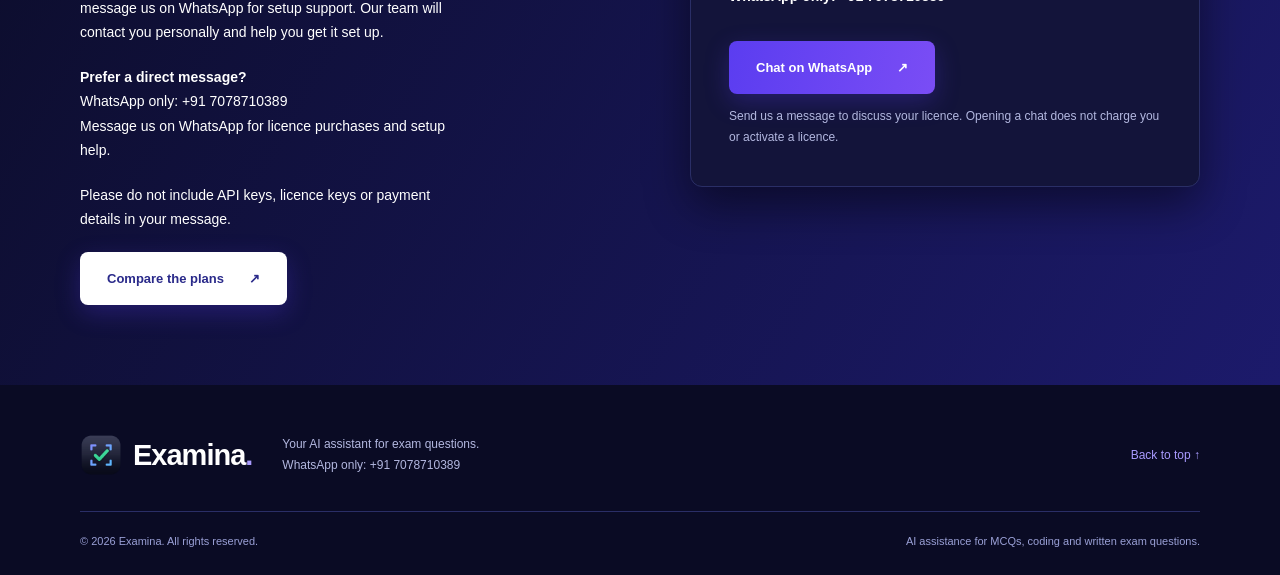
==== commit 1a4bb501: "FAQ: topic tabs with short accordions instead of one long list Co-Authored-By: Claude Sonnet 5.5 <no" ====
--- a/index.html
+++ b/index.html
@@ -15,12 +15,12 @@
 <header id="site-header"><div class="header-inner">
   <a class="brand" href="#home" aria-label="Examina home"><img class="brand-icon" src="assets/examina.ico" alt="" width="42" height="42">Examina<span class="brand-dot">.</span></a>
   <button class="menu-toggle" aria-label="Open navigation" aria-expanded="false" aria-controls="navigation">Menu <span aria-hidden="true">☰</span></button>
-  <nav id="navigation" aria-label="Main navigation"><a href="#home">Home</a><a href="#features">Features</a><a href="#usage">How to use</a><a href="#plans">Plans</a><a href="#guide">Guide</a><a href="#compare">Compare</a><a href="#reviews">Reviews</a><a href="#faq">FAQs</a><a class="button small" href="#contact">Get Examina</a></nav>
+  <nav id="navigation" aria-label="Main navigation"><a href="#home">Home</a><a href="#features">Features</a><a href="#usage">How to use</a><a href="#plans">Plans</a><a href="#guide">Guide</a><a href="#compare">Compare</a><a href="#reviews">Reviews</a><a href="#faq">FAQs</a><a class="button small" href="#contact">Get Examina <span aria-hidden="true">↗</span></a></nav>
 </div></header>
 <main id="main">
 <section class="hero" id="home">
   <div class="hero-inner">
-    <div class="hero-copy"><div class="eyebrow light">AI ASSISTANCE FOR EXAM QUESTIONS</div><h1>Questions on screen.<br>Answers with<br><em>a shortcut.</em></h1><p>Examina is a Windows assistant for exam practice. Press one shortcut and it picks multiple-choice options or types a written or coding answer for you to review. No new app to learn, no subscription to cancel.</p><div class="hero-actions"><a class="button white" href="#contact">Get your Examina licence</a><a class="text-link" href="#plans"><span class="play" aria-hidden="true">₹</span> See plans from ₹199</a></div><div class="hero-footnote"><span>⊞ Windows 10 / 11</span><span>✓ Four answer modes</span><span>✓ No GUI, no sound</span></div></div>
+    <div class="hero-copy"><div class="eyebrow light">AI ASSISTANCE FOR EXAM QUESTIONS</div><h1>Questions on screen.<br>Answers with<br><em>a shortcut.</em></h1><p>Examina is a Windows assistant for exam practice. Press one shortcut and it picks multiple-choice options or types a written or coding answer for you to review. No new app to learn, no subscription to cancel.</p><div class="hero-actions"><a class="button white" href="#contact">Get your Examina licence <span aria-hidden="true">↗</span></a><a class="text-link" href="#plans"><span class="play" aria-hidden="true">₹</span> See plans from ₹199</a></div><div class="hero-footnote"><span>⊞ Windows 10 / 11</span><span>✓ Four answer modes</span><span>✓ No GUI, no sound</span></div></div>
     <div class="pc-scene" role="region" aria-roledescription="carousel" aria-label="Illustrative demo of Examina answering mock exam questions" tabindex="0">
       <figure class="pc">
         <div class="pc-monitor">
@@ -91,12 +91,12 @@
 <section class="section usage" id="usage"><div class="setup-art"><div class="eyebrow">A SIMPLE START</div><h3>Your next exam question,<br>one shortcut away.</h3><div class="setup-row"><span>01</span><div><strong>Get ready</strong><p>Windows PC + internet connection</p></div><b aria-hidden="true">✓</b></div><div class="setup-row"><span>02</span><div><strong>Set up Examina</strong><p>App + your licence + your API key</p></div><b aria-hidden="true">✓</b></div><div class="setup-row"><span>03</span><div><strong>Choose your question</strong><p>MCQ, coding or written exam questions</p></div><b aria-hidden="true">✓</b></div><div class="setup-footer">Less switching. More time with the question.</div></div><div class="usage-copy"><div class="eyebrow">HOW TO USE EXAMINA</div><h2>Set up once.<br>Choose your mode.</h2><ol class="steps"><li><h3>Set up once</h3><p>Put Examina.exe in its own folder and run it once. Open the created Examina.txt file, add your Gemini API key and Examina licence key, save, then quit and restart Examina.</p></li><li><h3>Bring your exam question into view</h3><p>Keep the full question and answer area visible on your primary display.</p></li><li><h3>Choose a shortcut, then review</h3><p>Use the matching answer mode below. Examina selects options or types an answer. Check the result carefully. AI can make mistakes.</p></li></ol><a class="inline-link" href="#guide">Read the setup and usage guide <span aria-hidden="true">→</span></a></div></section>
 <section class="shortcuts-section" id="shortcuts"><div class="section"><div class="section-heading"><div class="eyebrow">AT YOUR FINGERTIPS</div><h2>One shortcut for each answer mode.</h2><p>Hold Ctrl + Alt + Shift, then press the letter for your task. Release the keys and let the response finish before starting another.</p></div><div class="shortcut-grid"><div><kbd>Q</kbd><h3>Single answer</h3><p>Select an option for an exam MCQ.</p></div><div><kbd>M</kbd><h3>Multiple select</h3><p>Update the choices for a multiple-select question.</p></div><div><kbd>S</kbd><h3>Written answer</h3><p>Type a theory or explanation response.</p></div><div><kbd>C</kbd><h3>Code answer</h3><p>Type a suggested coding solution.</p></div></div><div class="control-strip"><p><kbd>Ctrl + Alt + Shift + Z</kbd> Stop typing</p><p><kbd>Ctrl + Alt + Shift + X</kbd> Quit Examina</p></div></div></section>
 <section class="section plans" id="plans"><div class="section-heading"><div class="eyebrow">SIMPLE PRICING</div><h2>Two plans. 50% off today.</h2><p>Both plans include all four answer modes and the same keyboard shortcuts. Buy directly on WhatsApp.</p></div><div class="pricing-grid">
-      <article class="price-card" aria-labelledby="lite-title"><div class="price-card-top"><div class="eyebrow">LITE PLAN</div><h2 id="lite-title">1 Day</h2><p>One day of access to all four answer modes.</p></div><div class="price-card-body"><div class="price-offer"><span>50% OFF</span><del><span class="sr-only">Regular price </span>₹398</del></div><p class="price-amount"><strong>₹199</strong><span>/ day</span></p><p class="price-validity">₹199 total · valid for 1 day</p><ul class="plan-features"><li><strong>All four answer modes</strong><span>Select MCQ options or type written and coding answers.</span></li><li><strong>Keyboard shortcuts</strong><span>Trigger an answer mode, stop typing or quit the app.</span></li><li><strong>1 day of access</strong><span>Use all four modes for one day with your licence.</span></li></ul><a class="button price-button" href="https://wa.me/917078710389?text=Hi%2C%20I%20would%20like%20to%20buy%20the%20Examina%20Lite%20licence%20%28INR%20199%20/%201%20day%29." aria-label="Buy Lite on WhatsApp">Buy Lite licence</a></div></article>
-      <article class="price-card featured-plan" aria-labelledby="go-title"><div class="price-card-top"><span class="value-badge">BEST VALUE</span><div class="eyebrow">GO PLAN</div><h2 id="go-title">1 Week</h2><p>Seven days of access to all four answer modes.</p></div><div class="price-card-body"><div class="price-offer"><span>50% OFF</span><del><span class="sr-only">Regular price </span>₹1,998</del></div><p class="price-amount"><strong>₹999</strong><span>/ week</span></p><p class="price-validity">₹999 total · valid for 1 week · about ₹143/day</p><ul class="plan-features"><li><strong>All four answer modes</strong><span>Select MCQ options or type written and coding answers.</span></li><li><strong>Keyboard shortcuts</strong><span>Trigger an answer mode, stop typing or quit the app.</span></li><li><strong>1 week of access</strong><span>Use all four modes across seven days with your licence.</span></li></ul><a class="button price-button" href="https://wa.me/917078710389?text=Hi%2C%20I%20would%20like%20to%20buy%20the%20Examina%20Go%20licence%20%28INR%20999%20/%201%20week%29." aria-label="Buy Go on WhatsApp">Buy Go licence</a></div></article>
+      <article class="price-card" aria-labelledby="lite-title"><div class="price-card-top"><div class="eyebrow">LITE PLAN</div><h2 id="lite-title">1 Day</h2><p>One day of access to all four answer modes.</p></div><div class="price-card-body"><div class="price-offer"><span>50% OFF</span><del><span class="sr-only">Regular price </span>₹398</del></div><p class="price-amount"><strong>₹199</strong><span>/ day</span></p><p class="price-validity">₹199 total · valid for 1 day</p><ul class="plan-features"><li><strong>All four answer modes</strong><span>Select MCQ options or type written and coding answers.</span></li><li><strong>Keyboard shortcuts</strong><span>Trigger an answer mode, stop typing or quit the app.</span></li><li><strong>1 day of access</strong><span>Use all four modes for one day with your licence.</span></li></ul><a class="button price-button" href="https://wa.me/917078710389?text=Hi%2C%20I%20would%20like%20to%20buy%20the%20Examina%20Lite%20licence%20%28INR%20199%20/%201%20day%29." aria-label="Buy Lite on WhatsApp">Buy Lite licence <span aria-hidden="true">↗</span></a></div></article>
+      <article class="price-card featured-plan" aria-labelledby="go-title"><div class="price-card-top"><span class="value-badge">BEST VALUE</span><div class="eyebrow">GO PLAN</div><h2 id="go-title">1 Week</h2><p>Seven days of access to all four answer modes.</p></div><div class="price-card-body"><div class="price-offer"><span>50% OFF</span><del><span class="sr-only">Regular price </span>₹1,998</del></div><p class="price-amount"><strong>₹999</strong><span>/ week</span></p><p class="price-validity">₹999 total · valid for 1 week · about ₹143/day</p><ul class="plan-features"><li><strong>All four answer modes</strong><span>Select MCQ options or type written and coding answers.</span></li><li><strong>Keyboard shortcuts</strong><span>Trigger an answer mode, stop typing or quit the app.</span></li><li><strong>1 week of access</strong><span>Use all four modes across seven days with your licence.</span></li></ul><a class="button price-button" href="https://wa.me/917078710389?text=Hi%2C%20I%20would%20like%20to%20buy%20the%20Examina%20Go%20licence%20%28INR%20999%20/%201%20week%29." aria-label="Buy Go on WhatsApp">Buy Go licence <span aria-hidden="true">↗</span></a></div></article>
     </div><p class="pricing-note">All prices are in Indian Rupees (₹). Both plans require a Windows 10/11 PC, an internet connection and your own Gemini API key. Google’s Gemini API has a free tier with limits on requests per minute, so you can usually use Examina with no extra AI cost. Limits can change, so check Google’s current terms. Only if you choose a paid Gemini plan would Google charge you, separately from the Examina licence.</p></section>
 <section class="guide-intro" id="guide"><div class="section-heading"><div class="eyebrow">SETUP GUIDE</div><h2>From download to first answer.</h2><p>Watch the video or follow the five written steps. Most people are ready in minutes.</p></div></section>
 <section class="section guide-video" id="video"><div class="section-heading"><div class="eyebrow">WATCH &amp; FOLLOW ALONG</div><h2>Your setup, step by step.</h2><p>Watch the supplied Hindi setup video. Written instructions below cover setup, everyday use and troubleshooting.</p></div><video controls playsinline preload="metadata" aria-label="Examina setup guide video in Hindi"><source src="assets/Examina_सेटअप_गाइड.mp4" type="video/mp4">Your browser cannot play this video. <a href="assets/Examina_सेटअप_गाइड.mp4">Open the setup video</a>, or follow the written guide below.</video><p class="video-note">Hindi setup video · Use the player controls to pause or replay a step.</p></section>
-<section class="section guide-content" id="setup"><h2>Five steps to get started.</h2><div class="guide-requirements"><strong>Before you begin</strong><p>Have a Windows 10/11 PC, an internet connection, the Examina delivery ZIP and your purchased licence key ready. You also need your own Gemini API key.</p><a class="inline-link" href="https://wa.me/917078710389" target="_blank" rel="noopener noreferrer">Need a licence? Contact us →</a></div><ol class="guide-steps"><li><h3>Extract the delivery files</h3><p>Right-click the Examina ZIP and choose <strong>Extract All</strong>. Extract into a folder such as <code>C:\Examina</code>. Keep <code>Examina.exe</code> and <code>Examina.txt</code> together. Run the app from the extracted folder, not from inside the ZIP.</p></li><li><h3>Get your Gemini API key</h3><p>Open <a href="https://aistudio.google.com/apikey" target="_blank" rel="noopener noreferrer">Google AI Studio's API key page</a>, sign in and create an API key. Copy it for the next step. Keep it private. Usage availability, quotas and any charges depend on your Google account.</p></li><li><h3>Add your two keys</h3><p>Open <code>Examina.txt</code> in Notepad. Paste your Gemini API key after <code>EXAMINA_API_KEY=</code> and your purchased licence key after <code>EXAMINA_LICENCE=</code>. Leave the other settings unchanged, save with <kbd>Ctrl + S</kbd>, then close Notepad.</p><pre aria-label="Example settings using placeholders">EXAMINA_API_KEY=your-gemini-api-key
+<section class="section guide-content" id="setup"><h2>Five steps to get started.</h2><div class="guide-requirements"><strong>Before you begin</strong><p>Have a Windows 10/11 PC, an internet connection, the Examina delivery ZIP and your purchased licence key ready. You also need your own Gemini API key.</p><a class="inline-link" href="https://wa.me/917078710389" target="_blank" rel="noopener noreferrer">Need a licence? Contact us →</a></div><ol class="guide-steps"><li><h3>Extract the delivery files</h3><p>Right-click the Examina ZIP and choose <strong>Extract All</strong>. Extract into a folder such as <code>C:\Examina</code>. Keep <code>Examina.exe</code> and <code>Examina.txt</code> together. Run the app from the extracted folder, not from inside the ZIP.</p></li><li><h3>Get your Gemini API key</h3><p>Open <a href="https://aistudio.google.com/apikey" target="_blank" rel="noopener noreferrer">Google AI Studio's API key page ↗</a>, sign in and create an API key. Copy it for the next step. Keep it private. Usage availability, quotas and any charges depend on your Google account.</p></li><li><h3>Add your two keys</h3><p>Open <code>Examina.txt</code> in Notepad. Paste your Gemini API key after <code>EXAMINA_API_KEY=</code> and your purchased licence key after <code>EXAMINA_LICENCE=</code>. Leave the other settings unchanged, save with <kbd>Ctrl + S</kbd>, then close Notepad.</p><pre aria-label="Example settings using placeholders">EXAMINA_API_KEY=your-gemini-api-key
 EXAMINA_LICENCE=your-purchased-licence-key</pre><p>These are placeholders. Use your own keys. If you received only the app, running it once creates the settings file; quit the running copy before restarting after setup.</p></li><li><h3>Start Examina</h3><p>Double-click <code>Examina.exe</code>. No app window opens; use the keyboard shortcuts below. At startup, the cursor moves to the centre when the licence is valid, or shakes if the licence check fails. If Windows blocks the app or you are unsure about its source, contact us before continuing.</p></li><li><h3>Open your exam question</h3><p>Keep the complete question and answer area visible on your primary display. Close unrelated sensitive content, choose the appropriate shortcut and review the result carefully.</p></li></ol></section>
 <section class="section cs-section" id="cursor-signals">
 <div class="section-heading"><div class="eyebrow">KNOW YOUR STATUS</div><h2>What the cursor is telling you.</h2><p>Examina has no window, so it talks to you with your cursor. Pick a signal and watch it on the exam screen.</p></div>
@@ -126,7 +126,7 @@
 </section>
 <section class="section compare" id="compare"><div class="compare-inner"><div class="section-heading"><div class="eyebrow">HOW EXAMINA COMPARES</div><h2>Examina vs popular AI interview tools.</h2><p>Tools like Final Round AI, LockedIn AI and Cluely are made for interviews. Examina is made for exam questions. Here is a simple side-by-side.</p></div><div class="table-scroll" tabindex="0" role="region" aria-label="Comparison table"><table class="compare-table"><thead><tr><th scope="col">&nbsp;</th><th scope="col">Examina</th><th scope="col">Final Round AI</th><th scope="col">LockedIn AI</th><th scope="col">Cluely</th></tr></thead><tbody><tr><th scope="row">Built for</th><td data-label="Examina">Exam questions (MCQ, written, coding)</td><td data-label="Final Round AI">Live job interviews and meetings</td><td data-label="LockedIn AI">Live interviews and screen help</td><td data-label="Cluely">Interviews, meetings, any screen</td></tr><tr><th scope="row">How you use it</th><td data-label="Examina">Keyboard shortcuts on Windows desktop</td><td data-label="Final Round AI">Browser/desktop copilot with live transcript</td><td data-label="LockedIn AI">Desktop app with live audio and screen</td><td data-label="Cluely">Always-on overlay that reads screen and audio</td></tr><tr><th scope="row">Interview prep and mock interviews</th><td data-label="Examina">Not offered</td><td data-label="Final Round AI">Yes, mock interviews and resume tools</td><td data-label="LockedIn AI">Yes, plus job tracking</td><td data-label="Cluely">Limited</td></tr><tr><th scope="row">Price (as reported, Oct 2026)</th><td data-label="Examina">₹199 for 1 day, ₹999 for 1 week</td><td data-label="Final Round AI">About $25/month billed yearly, or about $150 on a monthly plan</td><td data-label="LockedIn AI">About $30–50/month depending on plan</td><td data-label="Cluely">Free tier; Pro about $20/month; stealth tier about $75–150/month</td></tr><tr><th scope="row">Shortest paid access</th><td data-label="Examina">1 day</td><td data-label="Final Round AI">1 month (most plans)</td><td data-label="LockedIn AI">1 month, or pay-as-you-go credits</td><td data-label="Cluely">1 month</td></tr><tr><th scope="row">Extra cost</th><td data-label="Examina">None on Google’s free Gemini tier (within its limits)</td><td data-label="Final Round AI">None</td><td data-label="LockedIn AI">None</td><td data-label="Cluely">None</td></tr><tr><th scope="row">AI key</th><td data-label="Examina">Your own free Gemini key (Google’s free tier has per-minute limits)</td><td data-label="Final Round AI">Included in plan</td><td data-label="LockedIn AI">Included in plan</td><td data-label="Cluely">Included in plan</td></tr><tr><th scope="row">Platform</th><td data-label="Examina">Windows 10 / 11</td><td data-label="Final Round AI">Web and desktop</td><td data-label="LockedIn AI">Windows and Mac</td><td data-label="Cluely">Windows and Mac</td></tr></tbody></table></div><p class="compare-note">Competitor prices come from third-party review sites checked in October 2026 and sources do not always agree. Plans and prices change, so check each company’s own site before buying. Always follow your school, exam or employer rules on AI help.</p></div></section>
 <section class="section responsible" id="exam-assistance"><span class="responsible-symbol" aria-hidden="true"><svg class="ico" viewBox="0 0 24 24" fill="none" stroke="currentColor" stroke-width="1.8" stroke-linecap="round" stroke-linejoin="round" aria-hidden="true"><path d="M20 13c0 5-3.5 7.5-7.66 8.95a1 1 0 0 1-.67-.01C7.5 20.5 4 18 4 13V6a1 1 0 0 1 1-1c2 0 4.5-1.2 6.24-2.72a1.17 1.17 0 0 1 1.52 0C14.51 3.81 17 5 19 5a1 1 0 0 1 1 1z"/><path d="m9 12 2 2 4-4"/></svg></span><div><div class="eyebrow">USE IT RESPONSIBLY</div><h2>Use AI help<br>where it is allowed.</h2><p>Examina is meant for practice, mock tests and assessments where AI help is permitted. Rules differ between schools, exam boards and employers, so check yours first.</p><p class="restriction">You are responsible for how you use Examina. Do not use it where AI assistance is not allowed. Always review answers: AI can be wrong.</p></div></section>
-<section class="section reviews" id="reviews"><div class="rv-glow" aria-hidden="true"></div><div class="rv-inner"><div class="section-heading"><div class="eyebrow light">WHAT USERS SAY</div><h2>Loved by students.</h2><p>Real feedback from Examina students, including from GLA University, Mathura.</p></div><div class="rv-stage" role="region" aria-roledescription="carousel" aria-label="Student reviews" tabindex="0"><figure class="review-card rv-card"><svg class="ico quote-ico" viewBox="0 0 24 24" fill="currentColor" aria-hidden="true"><path d="M9.5 6C6.5 7 4 9.8 4 14v4h6v-6H7c0-2 1-3.5 3-4.3zM19.5 6c-3 1-5.5 3.8-5.5 8v4h6v-6h-3c0-2 1-3.5 3-4.3z"/></svg><blockquote>Examina is a smart and efficient tool with seamless backend functionality. It works smoothly, delivers quick results, and provides a reliable experience when it matters most.</blockquote><figcaption><span class="avatar" aria-hidden="true">IB</span><span><strong>Ishika Batra</strong><small>Examina user</small></span></figcaption></figure><figure class="review-card rv-card"><svg class="ico quote-ico" viewBox="0 0 24 24" fill="currentColor" aria-hidden="true"><path d="M9.5 6C6.5 7 4 9.8 4 14v4h6v-6H7c0-2 1-3.5 3-4.3zM19.5 6c-3 1-5.5 3.8-5.5 8v4h6v-6h-3c0-2 1-3.5 3-4.3z"/></svg><blockquote>Examina is a user-friendly and intelligent tool that offers smooth backend performance. It works efficiently, delivers fast results, and ensures a dependable experience whenever you need it. You should definitely use it before your exam or interview, it’s useful.</blockquote><figcaption><span class="avatar" aria-hidden="true">SK</span><span><strong>Shivam Kumar</strong><small>Student</small></span></figcaption></figure><figure class="review-card rv-card"><svg class="ico quote-ico" viewBox="0 0 24 24" fill="currentColor" aria-hidden="true"><path d="M9.5 6C6.5 7 4 9.8 4 14v4h6v-6H7c0-2 1-3.5 3-4.3zM19.5 6c-3 1-5.5 3.8-5.5 8v4h6v-6h-3c0-2 1-3.5 3-4.3z"/></svg><blockquote>What I like most about Examina is how straightforward the controls feel once you know the shortcuts. You choose the mode that matches your question and keep working in the same area, with no complicated menus. I’d still review whatever it produces, but the keyboard controls make the biggest difference for me.</blockquote><figcaption><span class="avatar" aria-hidden="true">SD</span><span><strong>Sonia Dahiya</strong><small>Student</small></span></figcaption></figure><figure class="review-card rv-card"><svg class="ico quote-ico" viewBox="0 0 24 24" fill="currentColor" aria-hidden="true"><path d="M9.5 6C6.5 7 4 9.8 4 14v4h6v-6H7c0-2 1-3.5 3-4.3zM19.5 6c-3 1-5.5 3.8-5.5 8v4h6v-6h-3c0-2 1-3.5 3-4.3z"/></svg><blockquote>The multiple-choice modes are the easiest part of Examina to understand. Single-answer and multiple-select questions have their own controls, and the instructions make it clear which shortcut to use. I like being able to see and review the selection before moving on. It feels like a practical feature, not filler.</blockquote><figcaption><span class="avatar" aria-hidden="true">SG</span><span><strong>Sadgyan</strong><small>Student</small></span></figcaption></figure><figure class="review-card rv-card"><svg class="ico quote-ico" viewBox="0 0 24 24" fill="currentColor" aria-hidden="true"><path d="M9.5 6C6.5 7 4 9.8 4 14v4h6v-6H7c0-2 1-3.5 3-4.3zM19.5 6c-3 1-5.5 3.8-5.5 8v4h6v-6h-3c0-2 1-3.5 3-4.3z"/></svg><blockquote>The coding mode interests me most. A suggested solution gives you something concrete to read, test and improve instead of a blank editor. I appreciate that the website encourages checking the approach and testing the code. It gives you a starting direction, and you work through the details.</blockquote><figcaption><span class="avatar" aria-hidden="true">SK</span><span><strong>Shashi Kant</strong><small>Student</small></span></figcaption></figure><figure class="review-card rv-card"><svg class="ico quote-ico" viewBox="0 0 24 24" fill="currentColor" aria-hidden="true"><path d="M9.5 6C6.5 7 4 9.8 4 14v4h6v-6H7c0-2 1-3.5 3-4.3zM19.5 6c-3 1-5.5 3.8-5.5 8v4h6v-6h-3c0-2 1-3.5 3-4.3z"/></svg><blockquote>Written questions are hard when you know the topic but not how to organise the answer. Examina’s written-answer mode gives you a response you can read and edit right in the answer area. You still need to check that it answers the question accurately, but it’s a useful starting point.</blockquote><figcaption><span class="avatar" aria-hidden="true">AM</span><span><strong>Amit</strong><small>Student</small></span></figcaption></figure><figure class="review-card rv-card"><svg class="ico quote-ico" viewBox="0 0 24 24" fill="currentColor" aria-hidden="true"><path d="M9.5 6C6.5 7 4 9.8 4 14v4h6v-6H7c0-2 1-3.5 3-4.3zM19.5 6c-3 1-5.5 3.8-5.5 8v4h6v-6h-3c0-2 1-3.5 3-4.3z"/></svg><blockquote>The main appeal of Examina is having different kinds of answer assistance in one tool. Multiple-choice, written and coding questions each get their own mode with a consistent shortcut style. Learn the controls once, choose the mode you need, and stop typing with its own shortcut to stay in control.</blockquote><figcaption><span class="avatar" aria-hidden="true">AM</span><span><strong>Aman</strong><small>Student</small></span></figcaption></figure><figure class="review-card rv-card"><svg class="ico quote-ico" viewBox="0 0 24 24" fill="currentColor" aria-hidden="true"><path d="M9.5 6C6.5 7 4 9.8 4 14v4h6v-6H7c0-2 1-3.5 3-4.3zM19.5 6c-3 1-5.5 3.8-5.5 8v4h6v-6h-3c0-2 1-3.5 3-4.3z"/></svg><blockquote>A clear setup guide matters for a desktop tool like this. Examina’s website puts the requirements, written steps and setup video in one place, so you can check a step in writing instead of replaying the video. The troubleshooting section and direct WhatsApp contact make setup feel approachable.</blockquote><figcaption><span class="avatar" aria-hidden="true">AT</span><span><strong>Atharv</strong><small>Student</small></span></figcaption></figure><figure class="review-card rv-card"><svg class="ico quote-ico" viewBox="0 0 24 24" fill="currentColor" aria-hidden="true"><path d="M9.5 6C6.5 7 4 9.8 4 14v4h6v-6H7c0-2 1-3.5 3-4.3zM19.5 6c-3 1-5.5 3.8-5.5 8v4h6v-6h-3c0-2 1-3.5 3-4.3z"/></svg><blockquote>The pricing is easy to compare: two plans based on how long you need access, both with the same answer modes. The one-day option is a short commitment and the weekly one suits longer use. Being able to open WhatsApp from the plan button to ask about the licence is convenient.</blockquote><figcaption><span class="avatar" aria-hidden="true">YW</span><span><strong>Yashwant</strong><small>Student</small></span></figcaption></figure><figure class="review-card rv-card"><svg class="ico quote-ico" viewBox="0 0 24 24" fill="currentColor" aria-hidden="true"><path d="M9.5 6C6.5 7 4 9.8 4 14v4h6v-6H7c0-2 1-3.5 3-4.3zM19.5 6c-3 1-5.5 3.8-5.5 8v4h6v-6h-3c0-2 1-3.5 3-4.3z"/></svg><blockquote>The direct WhatsApp contact is a useful part of the website. For questions about a licence or help with setup, it’s clear where to ask, which I prefer to a long form. The pricing buttons make it easy to start a conversation about a particular plan.</blockquote><figcaption><span class="avatar" aria-hidden="true">VK</span><span><strong>Vishal Kumar</strong><small>Student</small></span></figcaption></figure><figure class="review-card rv-card"><svg class="ico quote-ico" viewBox="0 0 24 24" fill="currentColor" aria-hidden="true"><path d="M9.5 6C6.5 7 4 9.8 4 14v4h6v-6H7c0-2 1-3.5 3-4.3zM19.5 6c-3 1-5.5 3.8-5.5 8v4h6v-6h-3c0-2 1-3.5 3-4.3z"/></svg><blockquote>Examina’s website gives a clear overview of what the product does. The examples cover multiple-choice, coding and written questions, and they’re labelled as illustrations, which sets the right expectations. Shortcuts, setup instructions and pricing are easy to find, with direct contact if you need more information.</blockquote><figcaption><span class="avatar" aria-hidden="true">VK</span><span><strong>Vishal Kumar</strong><small>GLA University, Mathura</small></span></figcaption></figure></div><div class="rv-controls"><button class="rv-btn rv-prev" type="button" aria-label="Previous review"><svg viewBox="0 0 24 24" fill="none" stroke="currentColor" stroke-width="2" stroke-linecap="round" stroke-linejoin="round" aria-hidden="true"><path d="m15 18-6-6 6-6"/></svg></button><button class="rv-btn rv-pause" type="button" aria-label="Pause automatic slideshow"><svg class="i-pause" viewBox="0 0 24 24" fill="currentColor" aria-hidden="true"><rect x="6" y="5" width="4" height="14" rx="1"/><rect x="14" y="5" width="4" height="14" rx="1"/></svg><svg class="i-play" viewBox="0 0 24 24" fill="currentColor" aria-hidden="true"><path d="M8 5.5v13a1 1 0 0 0 1.5.86l10-6.5a1 1 0 0 0 0-1.72l-10-6.5A1 1 0 0 0 8 5.5z"/></svg></button><div class="rv-dots" role="group" aria-label="Choose a review"></div><button class="rv-btn rv-next" type="button" aria-label="Next review"><svg viewBox="0 0 24 24" fill="none" stroke="currentColor" stroke-width="2" stroke-linecap="round" stroke-linejoin="round" aria-hidden="true"><path d="m9 18 6-6-6-6"/></svg></button></div><p class="rv-cta"><a href="#plans">Get your Examina licence</a></p></div></section>
+<section class="section reviews" id="reviews"><div class="rv-glow" aria-hidden="true"></div><div class="rv-inner"><div class="section-heading"><div class="eyebrow light">WHAT USERS SAY</div><h2>Loved by students.</h2><p>Real feedback from Examina students, including from GLA University, Mathura.</p></div><div class="rv-stage" role="region" aria-roledescription="carousel" aria-label="Student reviews" tabindex="0"><figure class="review-card rv-card"><svg class="ico quote-ico" viewBox="0 0 24 24" fill="currentColor" aria-hidden="true"><path d="M9.5 6C6.5 7 4 9.8 4 14v4h6v-6H7c0-2 1-3.5 3-4.3zM19.5 6c-3 1-5.5 3.8-5.5 8v4h6v-6h-3c0-2 1-3.5 3-4.3z"/></svg><blockquote>Examina is a smart and efficient tool with seamless backend functionality. It works smoothly, delivers quick results, and provides a reliable experience when it matters most.</blockquote><figcaption><span class="avatar" aria-hidden="true">IB</span><span><strong>Ishika Batra</strong><small>Examina user</small></span></figcaption></figure><figure class="review-card rv-card"><svg class="ico quote-ico" viewBox="0 0 24 24" fill="currentColor" aria-hidden="true"><path d="M9.5 6C6.5 7 4 9.8 4 14v4h6v-6H7c0-2 1-3.5 3-4.3zM19.5 6c-3 1-5.5 3.8-5.5 8v4h6v-6h-3c0-2 1-3.5 3-4.3z"/></svg><blockquote>Examina is a user-friendly and intelligent tool that offers smooth backend performance. It works efficiently, delivers fast results, and ensures a dependable experience whenever you need it. You should definitely use it before your exam or interview, it’s useful.</blockquote><figcaption><span class="avatar" aria-hidden="true">SK</span><span><strong>Shivam Kumar</strong><small>Student</small></span></figcaption></figure><figure class="review-card rv-card"><svg class="ico quote-ico" viewBox="0 0 24 24" fill="currentColor" aria-hidden="true"><path d="M9.5 6C6.5 7 4 9.8 4 14v4h6v-6H7c0-2 1-3.5 3-4.3zM19.5 6c-3 1-5.5 3.8-5.5 8v4h6v-6h-3c0-2 1-3.5 3-4.3z"/></svg><blockquote>What I like most about Examina is how straightforward the controls feel once you know the shortcuts. You choose the mode that matches your question and keep working in the same area, with no complicated menus. I’d still review whatever it produces, but the keyboard controls make the biggest difference for me.</blockquote><figcaption><span class="avatar" aria-hidden="true">SD</span><span><strong>Sonia Dahiya</strong><small>Student</small></span></figcaption></figure><figure class="review-card rv-card"><svg class="ico quote-ico" viewBox="0 0 24 24" fill="currentColor" aria-hidden="true"><path d="M9.5 6C6.5 7 4 9.8 4 14v4h6v-6H7c0-2 1-3.5 3-4.3zM19.5 6c-3 1-5.5 3.8-5.5 8v4h6v-6h-3c0-2 1-3.5 3-4.3z"/></svg><blockquote>The multiple-choice modes are the easiest part of Examina to understand. Single-answer and multiple-select questions have their own controls, and the instructions make it clear which shortcut to use. I like being able to see and review the selection before moving on. It feels like a practical feature, not filler.</blockquote><figcaption><span class="avatar" aria-hidden="true">SG</span><span><strong>Sadgyan</strong><small>Student</small></span></figcaption></figure><figure class="review-card rv-card"><svg class="ico quote-ico" viewBox="0 0 24 24" fill="currentColor" aria-hidden="true"><path d="M9.5 6C6.5 7 4 9.8 4 14v4h6v-6H7c0-2 1-3.5 3-4.3zM19.5 6c-3 1-5.5 3.8-5.5 8v4h6v-6h-3c0-2 1-3.5 3-4.3z"/></svg><blockquote>The coding mode interests me most. A suggested solution gives you something concrete to read, test and improve instead of a blank editor. I appreciate that the website encourages checking the approach and testing the code. It gives you a starting direction, and you work through the details.</blockquote><figcaption><span class="avatar" aria-hidden="true">SK</span><span><strong>Shashi Kant</strong><small>Student</small></span></figcaption></figure><figure class="review-card rv-card"><svg class="ico quote-ico" viewBox="0 0 24 24" fill="currentColor" aria-hidden="true"><path d="M9.5 6C6.5 7 4 9.8 4 14v4h6v-6H7c0-2 1-3.5 3-4.3zM19.5 6c-3 1-5.5 3.8-5.5 8v4h6v-6h-3c0-2 1-3.5 3-4.3z"/></svg><blockquote>Written questions are hard when you know the topic but not how to organise the answer. Examina’s written-answer mode gives you a response you can read and edit right in the answer area. You still need to check that it answers the question accurately, but it’s a useful starting point.</blockquote><figcaption><span class="avatar" aria-hidden="true">AM</span><span><strong>Amit</strong><small>Student</small></span></figcaption></figure><figure class="review-card rv-card"><svg class="ico quote-ico" viewBox="0 0 24 24" fill="currentColor" aria-hidden="true"><path d="M9.5 6C6.5 7 4 9.8 4 14v4h6v-6H7c0-2 1-3.5 3-4.3zM19.5 6c-3 1-5.5 3.8-5.5 8v4h6v-6h-3c0-2 1-3.5 3-4.3z"/></svg><blockquote>The main appeal of Examina is having different kinds of answer assistance in one tool. Multiple-choice, written and coding questions each get their own mode with a consistent shortcut style. Learn the controls once, choose the mode you need, and stop typing with its own shortcut to stay in control.</blockquote><figcaption><span class="avatar" aria-hidden="true">AM</span><span><strong>Aman</strong><small>Student</small></span></figcaption></figure><figure class="review-card rv-card"><svg class="ico quote-ico" viewBox="0 0 24 24" fill="currentColor" aria-hidden="true"><path d="M9.5 6C6.5 7 4 9.8 4 14v4h6v-6H7c0-2 1-3.5 3-4.3zM19.5 6c-3 1-5.5 3.8-5.5 8v4h6v-6h-3c0-2 1-3.5 3-4.3z"/></svg><blockquote>A clear setup guide matters for a desktop tool like this. Examina’s website puts the requirements, written steps and setup video in one place, so you can check a step in writing instead of replaying the video. The troubleshooting section and direct WhatsApp contact make setup feel approachable.</blockquote><figcaption><span class="avatar" aria-hidden="true">AT</span><span><strong>Atharv</strong><small>Student</small></span></figcaption></figure><figure class="review-card rv-card"><svg class="ico quote-ico" viewBox="0 0 24 24" fill="currentColor" aria-hidden="true"><path d="M9.5 6C6.5 7 4 9.8 4 14v4h6v-6H7c0-2 1-3.5 3-4.3zM19.5 6c-3 1-5.5 3.8-5.5 8v4h6v-6h-3c0-2 1-3.5 3-4.3z"/></svg><blockquote>The pricing is easy to compare: two plans based on how long you need access, both with the same answer modes. The one-day option is a short commitment and the weekly one suits longer use. Being able to open WhatsApp from the plan button to ask about the licence is convenient.</blockquote><figcaption><span class="avatar" aria-hidden="true">YW</span><span><strong>Yashwant</strong><small>Student</small></span></figcaption></figure><figure class="review-card rv-card"><svg class="ico quote-ico" viewBox="0 0 24 24" fill="currentColor" aria-hidden="true"><path d="M9.5 6C6.5 7 4 9.8 4 14v4h6v-6H7c0-2 1-3.5 3-4.3zM19.5 6c-3 1-5.5 3.8-5.5 8v4h6v-6h-3c0-2 1-3.5 3-4.3z"/></svg><blockquote>The direct WhatsApp contact is a useful part of the website. For questions about a licence or help with setup, it’s clear where to ask, which I prefer to a long form. The pricing buttons make it easy to start a conversation about a particular plan.</blockquote><figcaption><span class="avatar" aria-hidden="true">VK</span><span><strong>Vishal Kumar</strong><small>Student</small></span></figcaption></figure><figure class="review-card rv-card"><svg class="ico quote-ico" viewBox="0 0 24 24" fill="currentColor" aria-hidden="true"><path d="M9.5 6C6.5 7 4 9.8 4 14v4h6v-6H7c0-2 1-3.5 3-4.3zM19.5 6c-3 1-5.5 3.8-5.5 8v4h6v-6h-3c0-2 1-3.5 3-4.3z"/></svg><blockquote>Examina’s website gives a clear overview of what the product does. The examples cover multiple-choice, coding and written questions, and they’re labelled as illustrations, which sets the right expectations. Shortcuts, setup instructions and pricing are easy to find, with direct contact if you need more information.</blockquote><figcaption><span class="avatar" aria-hidden="true">VK</span><span><strong>Vishal Kumar</strong><small>GLA University, Mathura</small></span></figcaption></figure></div><div class="rv-controls"><button class="rv-btn rv-prev" type="button" aria-label="Previous review"><svg viewBox="0 0 24 24" fill="none" stroke="currentColor" stroke-width="2" stroke-linecap="round" stroke-linejoin="round" aria-hidden="true"><path d="m15 18-6-6 6-6"/></svg></button><button class="rv-btn rv-pause" type="button" aria-label="Pause automatic slideshow"><svg class="i-pause" viewBox="0 0 24 24" fill="currentColor" aria-hidden="true"><rect x="6" y="5" width="4" height="14" rx="1"/><rect x="14" y="5" width="4" height="14" rx="1"/></svg><svg class="i-play" viewBox="0 0 24 24" fill="currentColor" aria-hidden="true"><path d="M8 5.5v13a1 1 0 0 0 1.5.86l10-6.5a1 1 0 0 0 0-1.72l-10-6.5A1 1 0 0 0 8 5.5z"/></svg></button><div class="rv-dots" role="group" aria-label="Choose a review"></div><button class="rv-btn rv-next" type="button" aria-label="Next review"><svg viewBox="0 0 24 24" fill="none" stroke="currentColor" stroke-width="2" stroke-linecap="round" stroke-linejoin="round" aria-hidden="true"><path d="m9 18 6-6-6-6"/></svg></button></div><p class="rv-cta"><a href="#plans">Get your Examina licence <span aria-hidden="true">↗</span></a></p></div></section>
 <section class="section faq-tabs" id="faq">
 <div class="section-heading"><div class="eyebrow">A FEW GOOD QUESTIONS</div><h2>Before your first session.</h2><p>Pick a topic. Quick answers, no endless scrolling.</p></div>
 <div class="faq-ui">
@@ -134,8 +134,8 @@
 <div class="faq-panels"><div class="faq-panel" role="tabpanel" id="faq-p0" aria-labelledby="faq-t0"><details name="faq" open><summary>What is Examina?</summary><p>Examina is a Windows AI answer assistant. Use a keyboard shortcut to select multiple-choice options or type a suggested written or coding answer into the answer area. Review the result before continuing.</p></details><details name="faq"><summary>Does Examina help with exam questions?</summary><p>Yes. Examina provides AI assistance for multiple-choice, multiple-select, coding and written exam questions. Choose the matching keyboard shortcut to select options or type a response, then review the result.</p></details><details name="faq"><summary>Does Examina have a dashboard?</summary><p>No. Examina runs in the background and you control it through keyboard shortcuts. The slideshow shows illustrative examples of quiz, written and coding assistance; it is not an app screenshot.</p></details><details name="faq"><summary>Will every answer be correct?</summary><p>No. AI responses can be incomplete or incorrect. Review answers, test suggested code and check important details against your learning materials.</p></details></div><div class="faq-panel" role="tabpanel" id="faq-p1" aria-labelledby="faq-t1" hidden><details name="faq" open><summary>What do I need to get started?</summary><p>A Windows 10 or 11 PC, an internet connection, an Examina licence and your own Gemini API key. Google’s free tier is enough to start, so there is usually no extra AI cost. Add your keys to Examina.txt next to the app, then restart Examina. Keep this settings file private.</p></details><details name="faq"><summary>What should I know about privacy?</summary><p>Visible screen content is shared with an external AI service to provide assistance. Close unrelated sensitive content before using the app, and keep your API and licence keys private.</p></details></div><div class="faq-panel" role="tabpanel" id="faq-p2" aria-labelledby="faq-t2" hidden><details name="faq" open><summary>How do I get pricing and licence details?</summary><p>Lite is ₹199 for 1 day and Go is ₹999 for 1 week, with 50% off both plans. <a class="inline-link" href="#plans">See the plans →</a> Message us on WhatsApp to buy your licence directly from us or ask a question.</p></details><details name="faq"><summary>What is the difference between Lite and Go?</summary><p>Both include all four answer modes. Lite costs ₹199 for 1 day; Go costs ₹999 for 1 week, about ₹143 per day.</p></details></div><div class="faq-panel" role="tabpanel" id="faq-p3" aria-labelledby="faq-t3" hidden><details name="faq" open><summary>Nothing happens when I use a shortcut.</summary><p>Start Examina and allow time for the licence check. Hold all three modifier keys, then press the mode letter. Keep the complete question on your primary screen. A second request is ignored while one is running.</p></details><details name="faq"><summary>The cursor shakes at startup.</summary><p>Check your internet connection and the licence key in Examina.txt. Save the file, quit and restart Examina. If it continues, message us on WhatsApp. Do not share your API or licence keys in messages.</p></details><details name="faq"><summary>I see an API limit or connection problem.</summary><p>Check your internet connection and your API account’s usage limits. Wait before retrying. If the issue continues, contact us without sharing keys or sensitive screen content.</p></details></div><p class="faq-help">Still have a question? <a href="https://wa.me/917078710389" target="_blank" rel="noopener noreferrer">Message us on WhatsApp</a></p></div>
 </div>
 </section>
-<section class="final-cta" id="get-started"><div class="final-inner"><h2>Ready for your next session?</h2><p>Get your licence on WhatsApp in minutes and be set up today.</p><div class="final-actions"><a class="button white" href="https://wa.me/917078710389" target="_blank" rel="noopener noreferrer">Chat on WhatsApp</a><a class="text-link" href="#plans">Compare plans →</a></div></div></section>
-<section class="contact" id="contact"><div class="contact-inner"><div><div class="eyebrow light">LET'S GET YOU STARTED</div><h2>Your questions.<br>Your licence.<br>Let's talk.</h2><p>Buy your Examina licence directly from us. Choose Lite or Go and message us on WhatsApp for purchase and delivery instructions.</p><p><strong>Need help setting up?</strong> If you're unable to set up Examina, message us on WhatsApp for setup support. Our team will contact you personally and help you get it set up.</p><p><strong>Prefer a direct message?</strong><br><a href="https://wa.me/917078710389" target="_blank" rel="noopener noreferrer">WhatsApp only: +91 7078710389</a><br>Message us on WhatsApp for licence purchases and setup help.</p><p>Please do not include API keys, licence keys or payment details in your message.</p><a class="button white" href="#plans">Compare the plans</a></div><aside class="whatsapp-card" aria-label="Direct WhatsApp contact"><div class="eyebrow">CONTACT EXAMINA</div><h3>Let's chat on WhatsApp.</h3><p>Buy your licence, ask about Lite or Go, or get personal setup help directly from our team.</p><p><strong>WhatsApp only: +91 7078710389</strong></p><a class="button" href="https://wa.me/917078710389" target="_blank" rel="noopener noreferrer">Chat on WhatsApp</a><p class="whatsapp-note">Send us a message to discuss your licence. Opening a chat does not charge you or activate a licence.</p></aside></div></section>
+<section class="final-cta" id="get-started"><div class="final-inner"><h2>Ready for your next session?</h2><p>Get your licence on WhatsApp in minutes and be set up today.</p><div class="final-actions"><a class="button white" href="https://wa.me/917078710389" target="_blank" rel="noopener noreferrer">Chat on WhatsApp <span aria-hidden="true">↗</span></a><a class="text-link" href="#plans">Compare plans →</a></div></div></section>
+<section class="contact" id="contact"><div class="contact-inner"><div><div class="eyebrow light">LET'S GET YOU STARTED</div><h2>Your questions.<br>Your licence.<br>Let's talk.</h2><p>Buy your Examina licence directly from us. Choose Lite or Go and message us on WhatsApp for purchase and delivery instructions.</p><p><strong>Need help setting up?</strong> If you're unable to set up Examina, message us on WhatsApp for setup support. Our team will contact you personally and help you get it set up.</p><p><strong>Prefer a direct message?</strong><br><a href="https://wa.me/917078710389" target="_blank" rel="noopener noreferrer">WhatsApp only: +91 7078710389</a><br>Message us on WhatsApp for licence purchases and setup help.</p><p>Please do not include API keys, licence keys or payment details in your message.</p><a class="button white" href="#plans">Compare the plans <span aria-hidden="true">↗</span></a></div><aside class="whatsapp-card" aria-label="Direct WhatsApp contact"><div class="eyebrow">CONTACT EXAMINA</div><h3>Let's chat on WhatsApp.</h3><p>Buy your licence, ask about Lite or Go, or get personal setup help directly from our team.</p><p><strong>WhatsApp only: +91 7078710389</strong></p><a class="button" href="https://wa.me/917078710389" target="_blank" rel="noopener noreferrer">Chat on WhatsApp <span aria-hidden="true">&#8599;</span></a><p class="whatsapp-note">Send us a message to discuss your licence. Opening a chat does not charge you or activate a licence.</p></aside></div></section>
 </main>
 <footer><div class="footer-top"><a class="brand" href="#home"><img class="brand-icon" src="assets/examina.ico" alt="" width="42" height="42">Examina<span class="brand-dot">.</span></a><p>Your AI assistant for exam questions.<br><a href="https://wa.me/917078710389" target="_blank" rel="noopener noreferrer">WhatsApp only: +91 7078710389</a></p><a href="#home">Back to top ↑</a></div><div class="footer-bottom"><span>© <span id="year">2026</span> Examina. All rights reserved.</span><span>AI assistance for MCQs, coding and written exam questions.</span></div></footer>
 </body>
--- a/styles.css
+++ b/styles.css
@@ -499,3 +499,40 @@
 .cs-auto:focus-visible{outline:3px solid #5eead4;outline-offset:3px}
 @media(max-width:900px){.cs-grid{grid-template-columns:1fr;gap:26px}.cs-stage{order:-1}}
 @media(max-width:760px){.cs-section{padding-left:20px;padding-right:20px}.cs-item{padding:14px}.cs-txt span{font-size:13.5px}}
+
+/* ===== FAQ topics ===== */
+.faq-tabs{max-width:1100px}
+.faq-ui{display:grid;grid-template-columns:300px minmax(0,1fr);gap:32px;align-items:start}
+.faq-cats{display:grid;gap:10px;position:sticky;top:96px}
+.faq-cat{display:grid;grid-template-columns:1fr auto;grid-template-areas:"name count" "sub count";align-items:center;column-gap:12px;text-align:left;width:100%;background:var(--card);border:1px solid var(--line);border-radius:14px;padding:14px 16px;color:var(--ink);font:inherit;cursor:pointer;transition:border-color .25s,background .25s,transform .25s}
+.faq-cat:hover{border-color:#5b6bd6}
+.faq-cat:focus-visible{outline:3px solid #5eead4;outline-offset:3px}
+.faq-cat-name{grid-area:name;font-weight:650;font-size:16px;color:#fff}
+.faq-cat-sub{grid-area:sub;font-size:13px;color:var(--muted)}
+.faq-count{grid-area:count;display:grid;place-items:center;width:30px;height:30px;border-radius:50%;background:#232668;color:#a99bff;font-size:13px;font-weight:700}
+.faq-cat[aria-selected="true"]{border-color:#5eead4;background:#171a4a;box-shadow:0 12px 34px #0f9d8e30;transform:translateX(4px)}
+.faq-cat[aria-selected="true"] .faq-count{background:#5eead4;color:#07081c}
+.faq-panel{display:grid;gap:12px;animation:faq-in .35s ease}
+.faq-panel[hidden]{display:none}
+@keyframes faq-in{from{opacity:0;transform:translateY(8px)}to{opacity:1;transform:none}}
+.faq-panel details{background:var(--card);border:1px solid var(--line);border-radius:14px;padding:0 20px;transition:border-color .25s,background .25s}
+.faq-panel details[open]{border-color:#3b4296;background:#161845}
+.faq-panel summary{cursor:pointer;list-style:none;position:relative;display:flex;align-items:center;min-height:56px;padding:12px 36px 12px 0;font-size:16px;font-weight:600;color:#fff}
+.faq-panel summary::-webkit-details-marker{display:none}
+.faq-panel summary:after{content:"+";position:absolute;right:2px;top:50%;transform:translateY(-50%);width:26px;height:26px;display:grid;place-items:center;border-radius:50%;background:#232668;color:#a99bff;font-size:18px;line-height:1}
+.faq-panel details[open] summary:after{content:"−";background:#5eead4;color:#07081c}
+.faq-panel summary:focus-visible{outline:3px solid #5eead4;outline-offset:2px;border-radius:8px}
+.faq-panel details p{margin:0 0 18px;font-size:15px;line-height:1.75;color:var(--muted)}
+.faq-help{margin:18px 4px 0;font-size:14px;color:var(--muted)}
+.faq-help a{color:#5eead4;font-weight:600;text-decoration:underline;text-underline-offset:3px}
+@media(max-width:900px){
+.faq-ui{grid-template-columns:1fr;gap:18px}
+.faq-cats{grid-template-columns:1fr 1fr;gap:10px;position:static}
+.faq-cat{width:100%;min-width:0;padding:11px 14px;grid-template-areas:"name count"}
+.faq-cat-name{font-size:15px}
+.faq-cat-sub{display:none}
+.faq-cat[aria-selected="true"]{transform:none}
+}
+@media(max-width:760px){.faq-tabs{padding-left:20px;padding-right:20px}.faq-panel details{padding:0 16px}.faq-panel summary{font-size:15px}.faq-panel details p{font-size:14px}}
+@media(prefers-reduced-motion:reduce){.faq-panel{animation:none}}
+@media(max-width:900px){.faq-cat{grid-template-columns:minmax(0,1fr) auto;column-gap:8px}.faq-cat-name{font-size:14px}.faq-count{width:26px;height:26px;font-size:12px}}
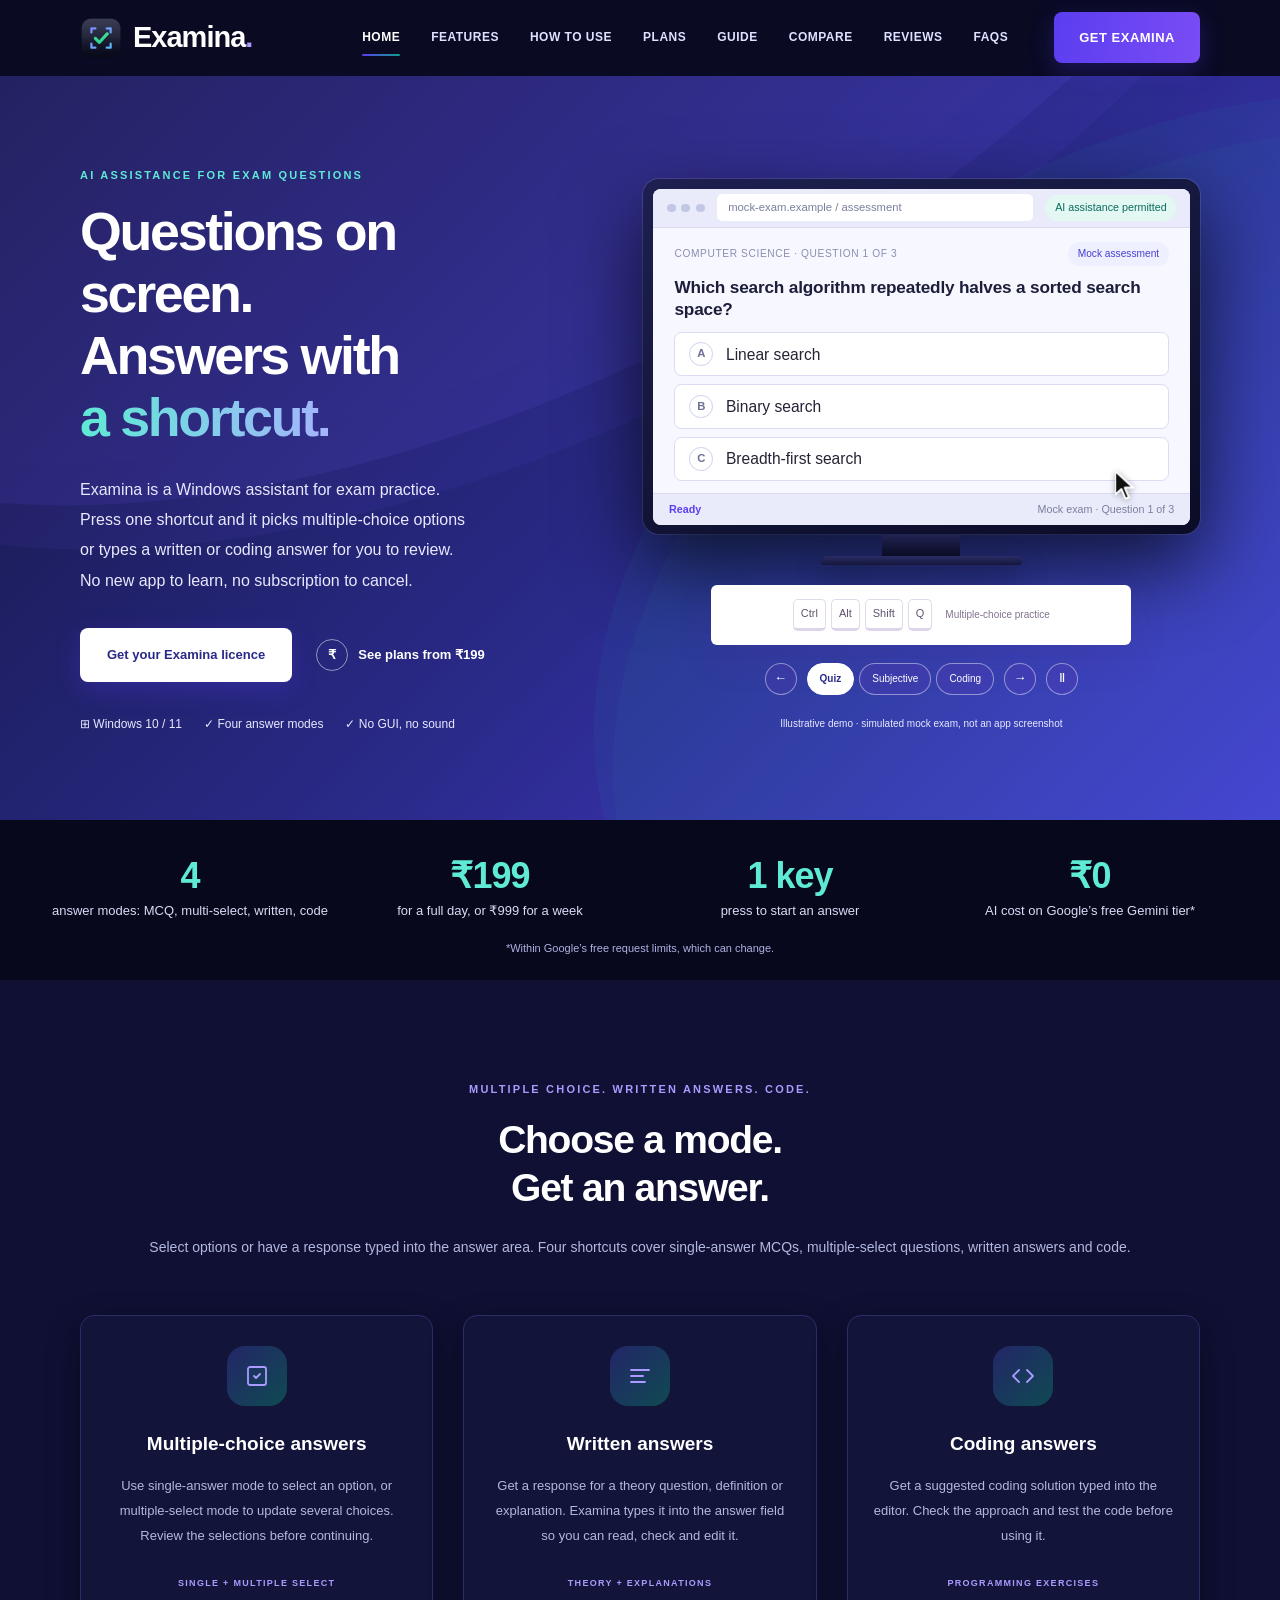
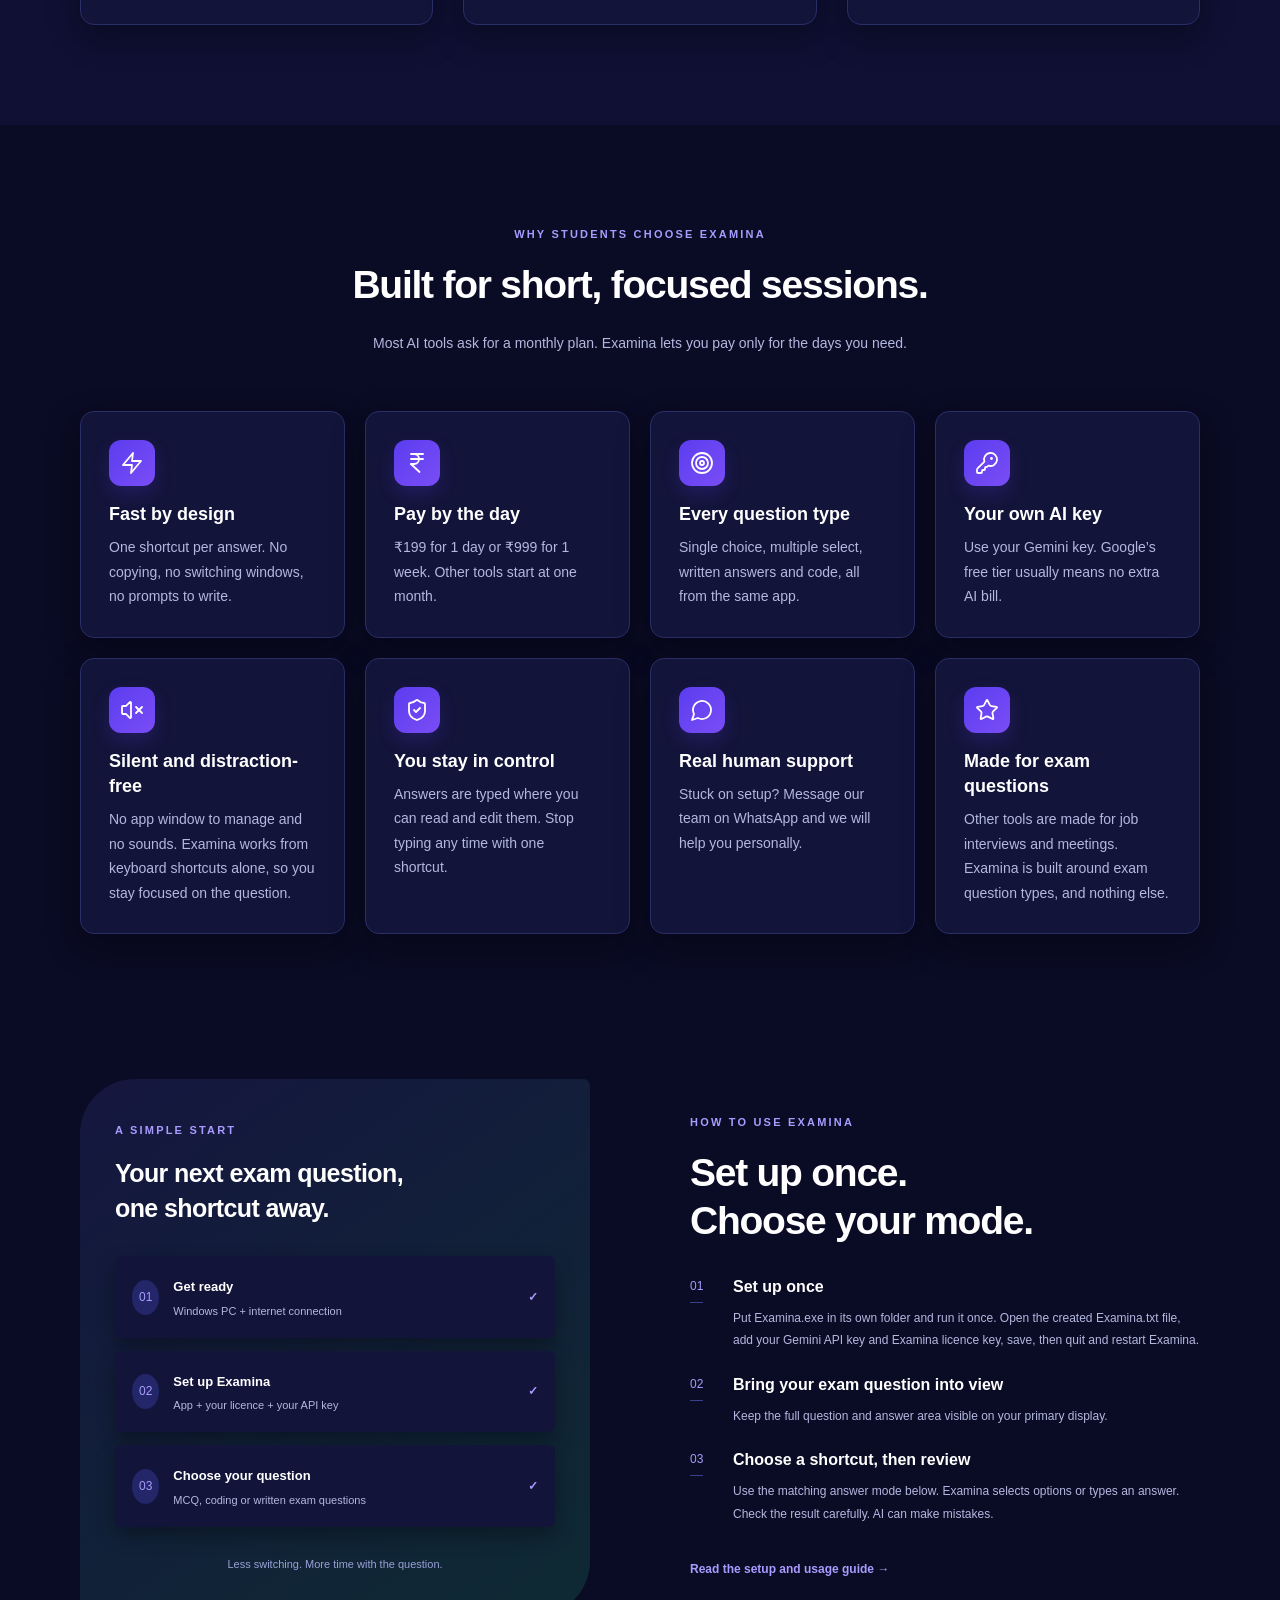
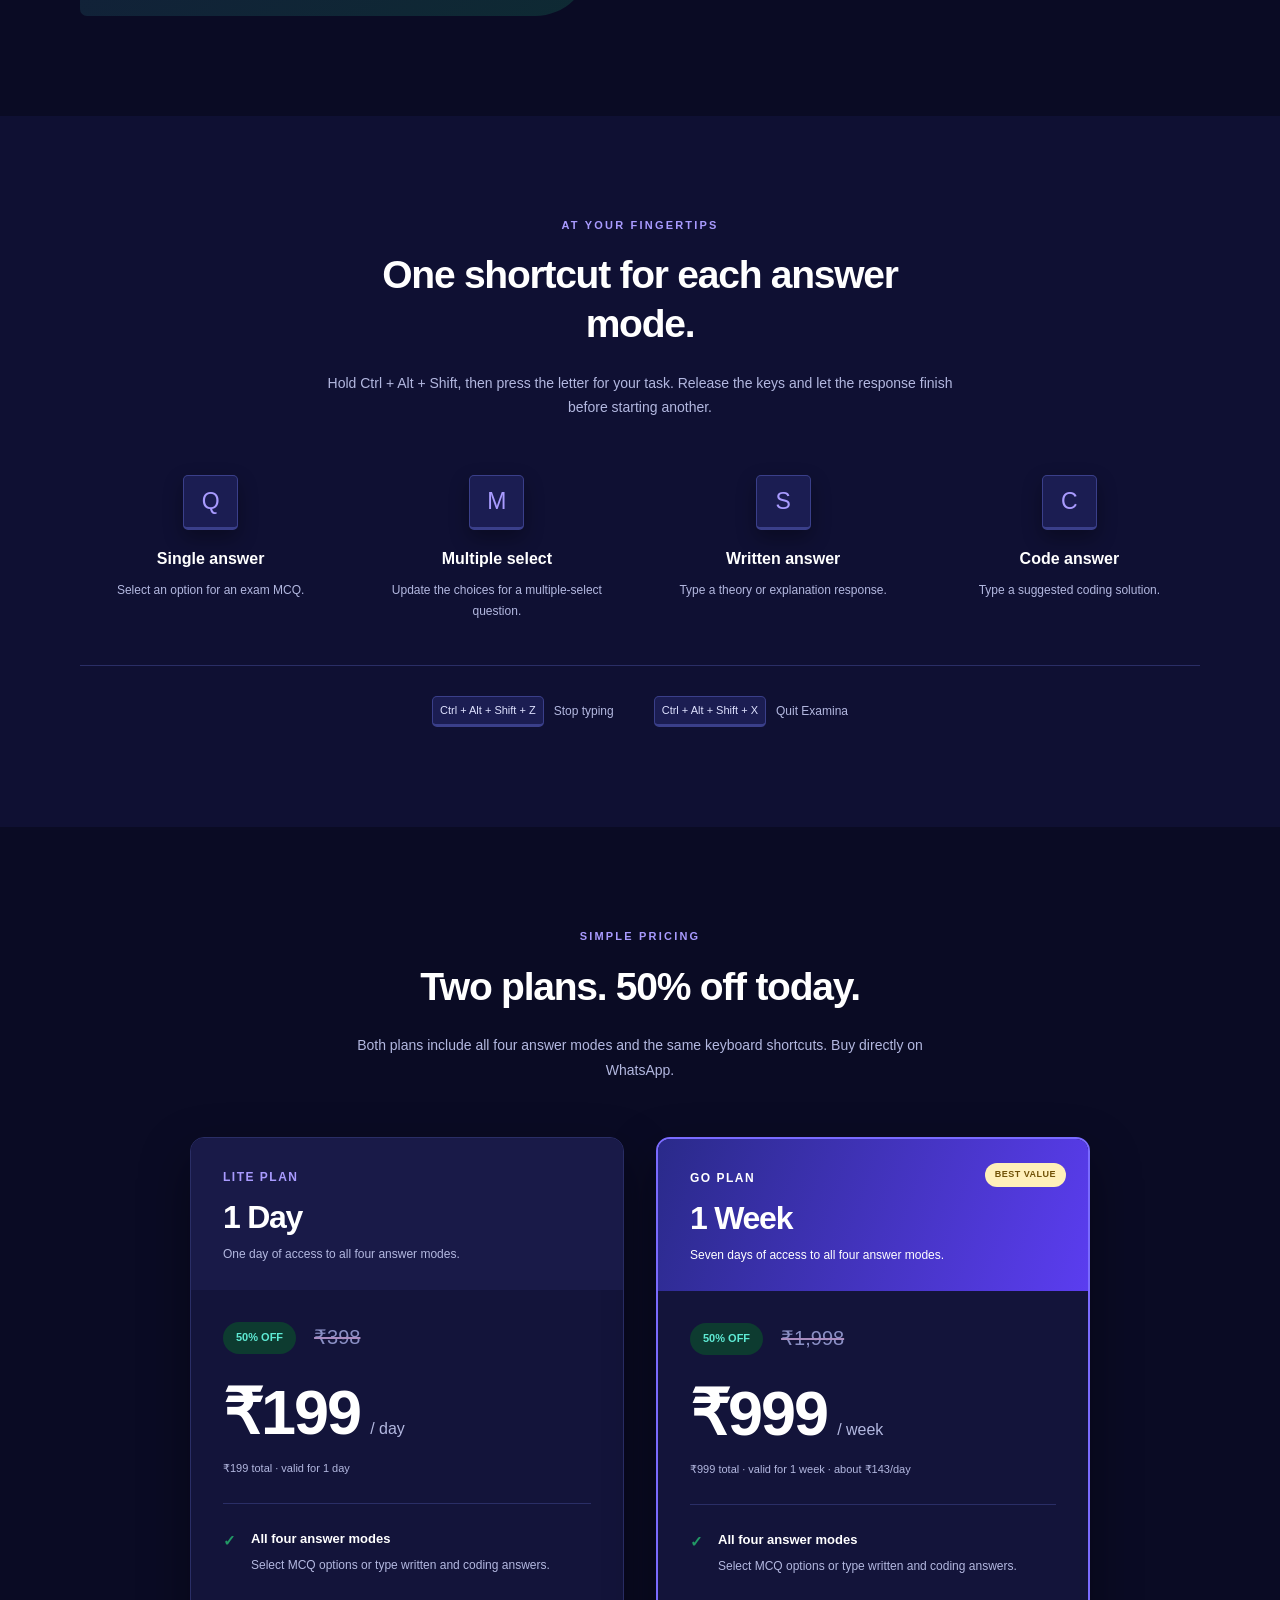
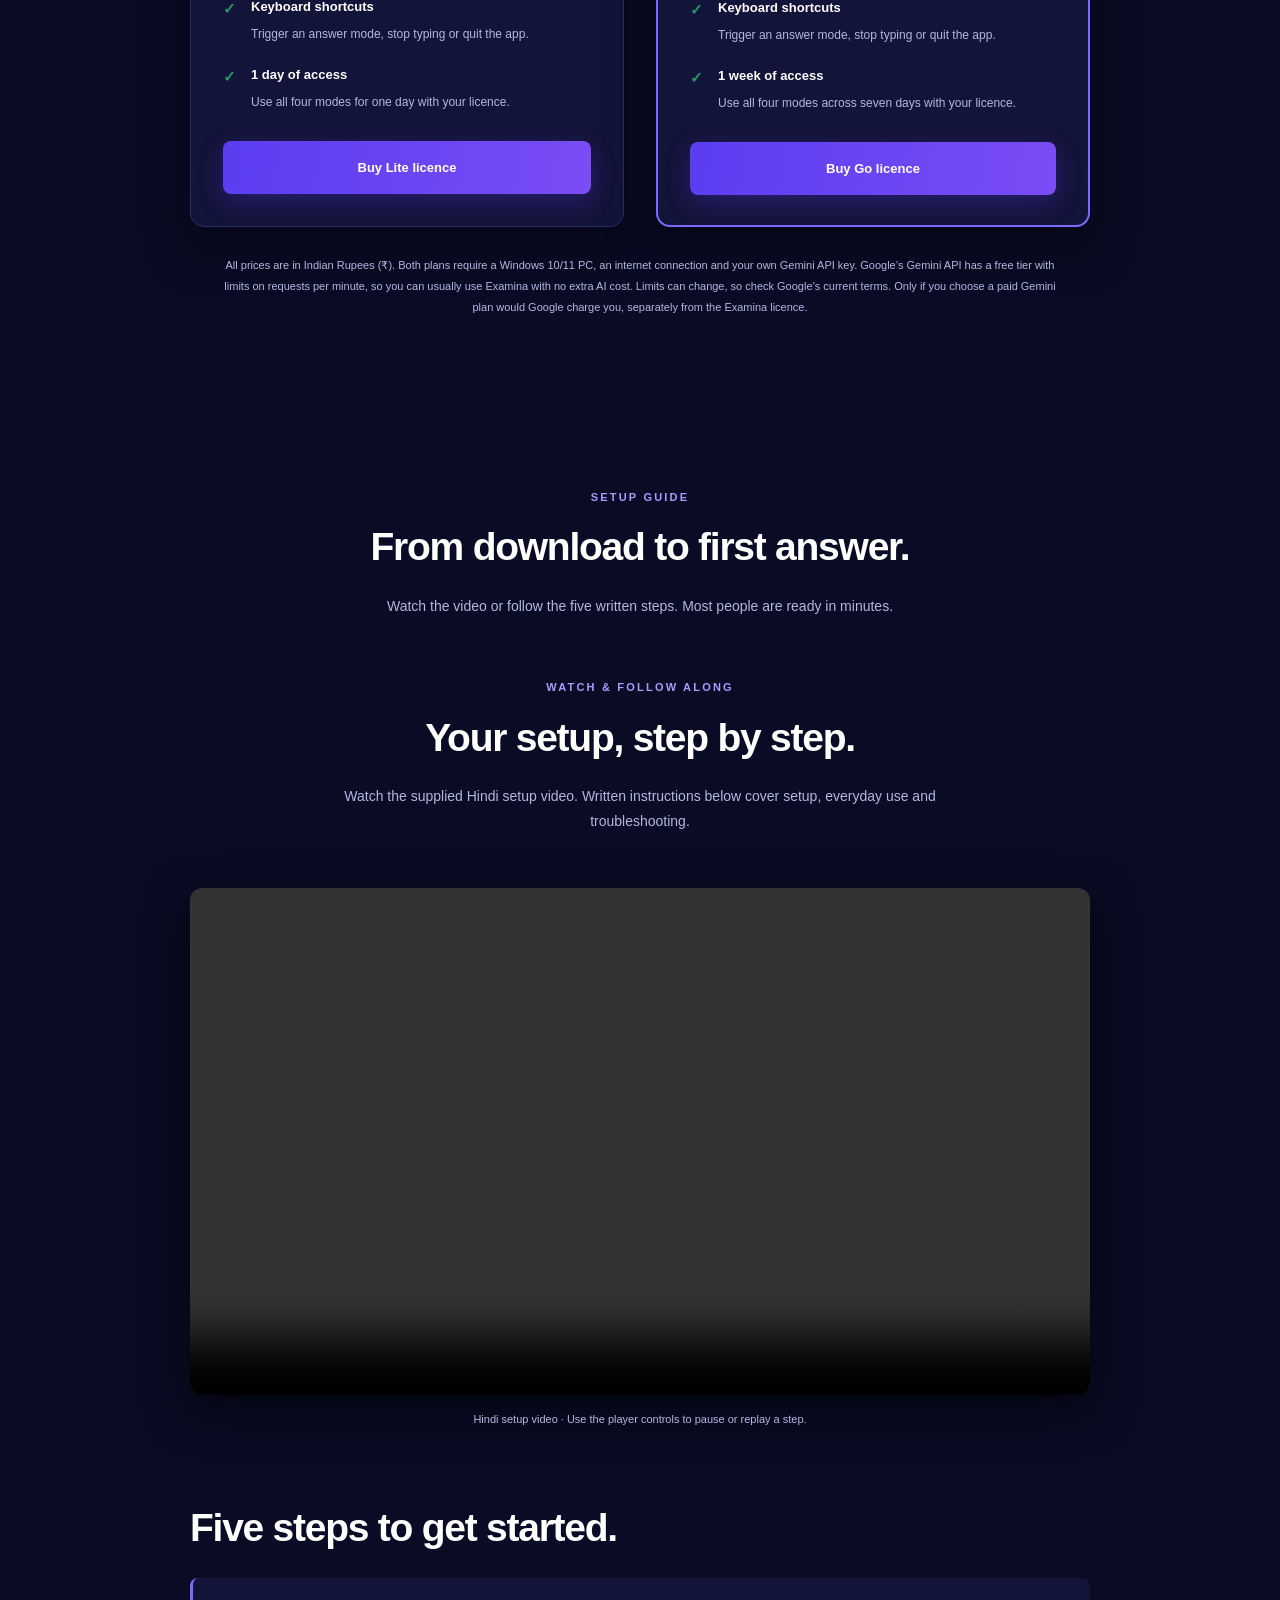
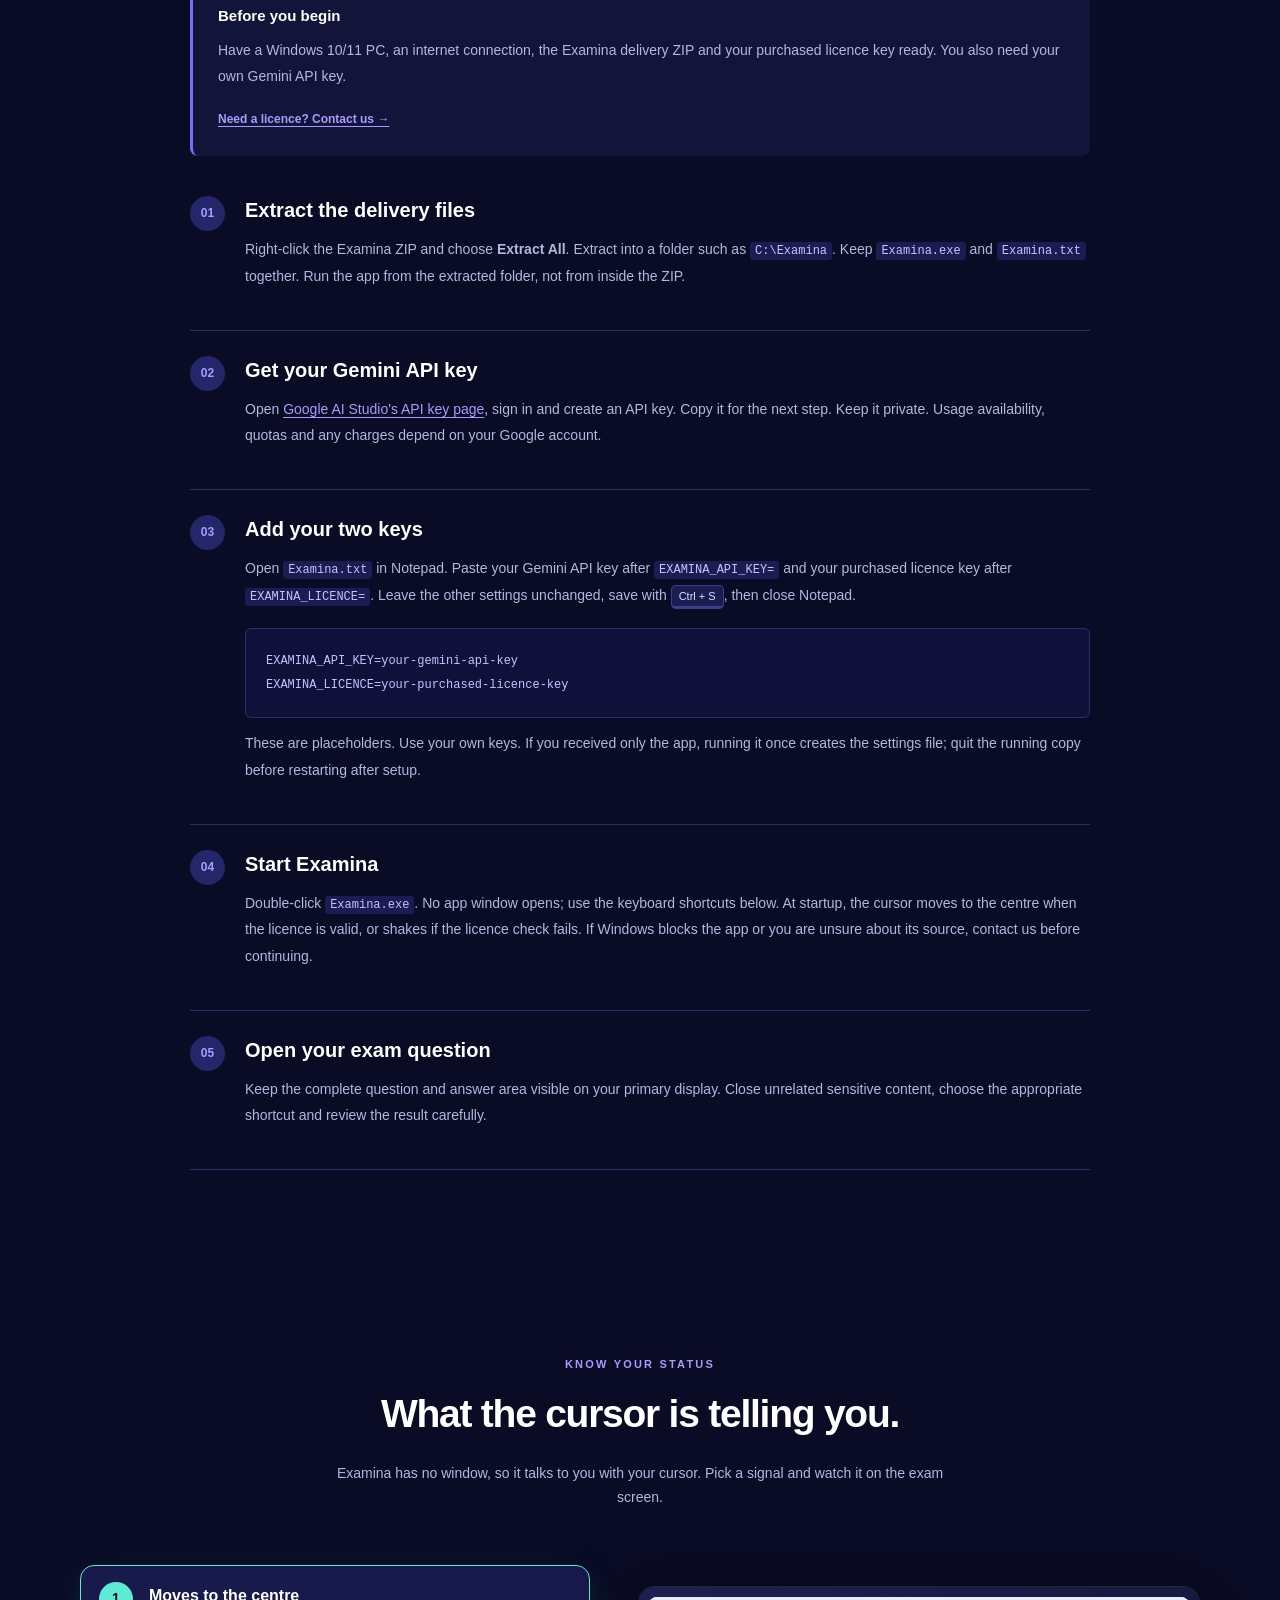
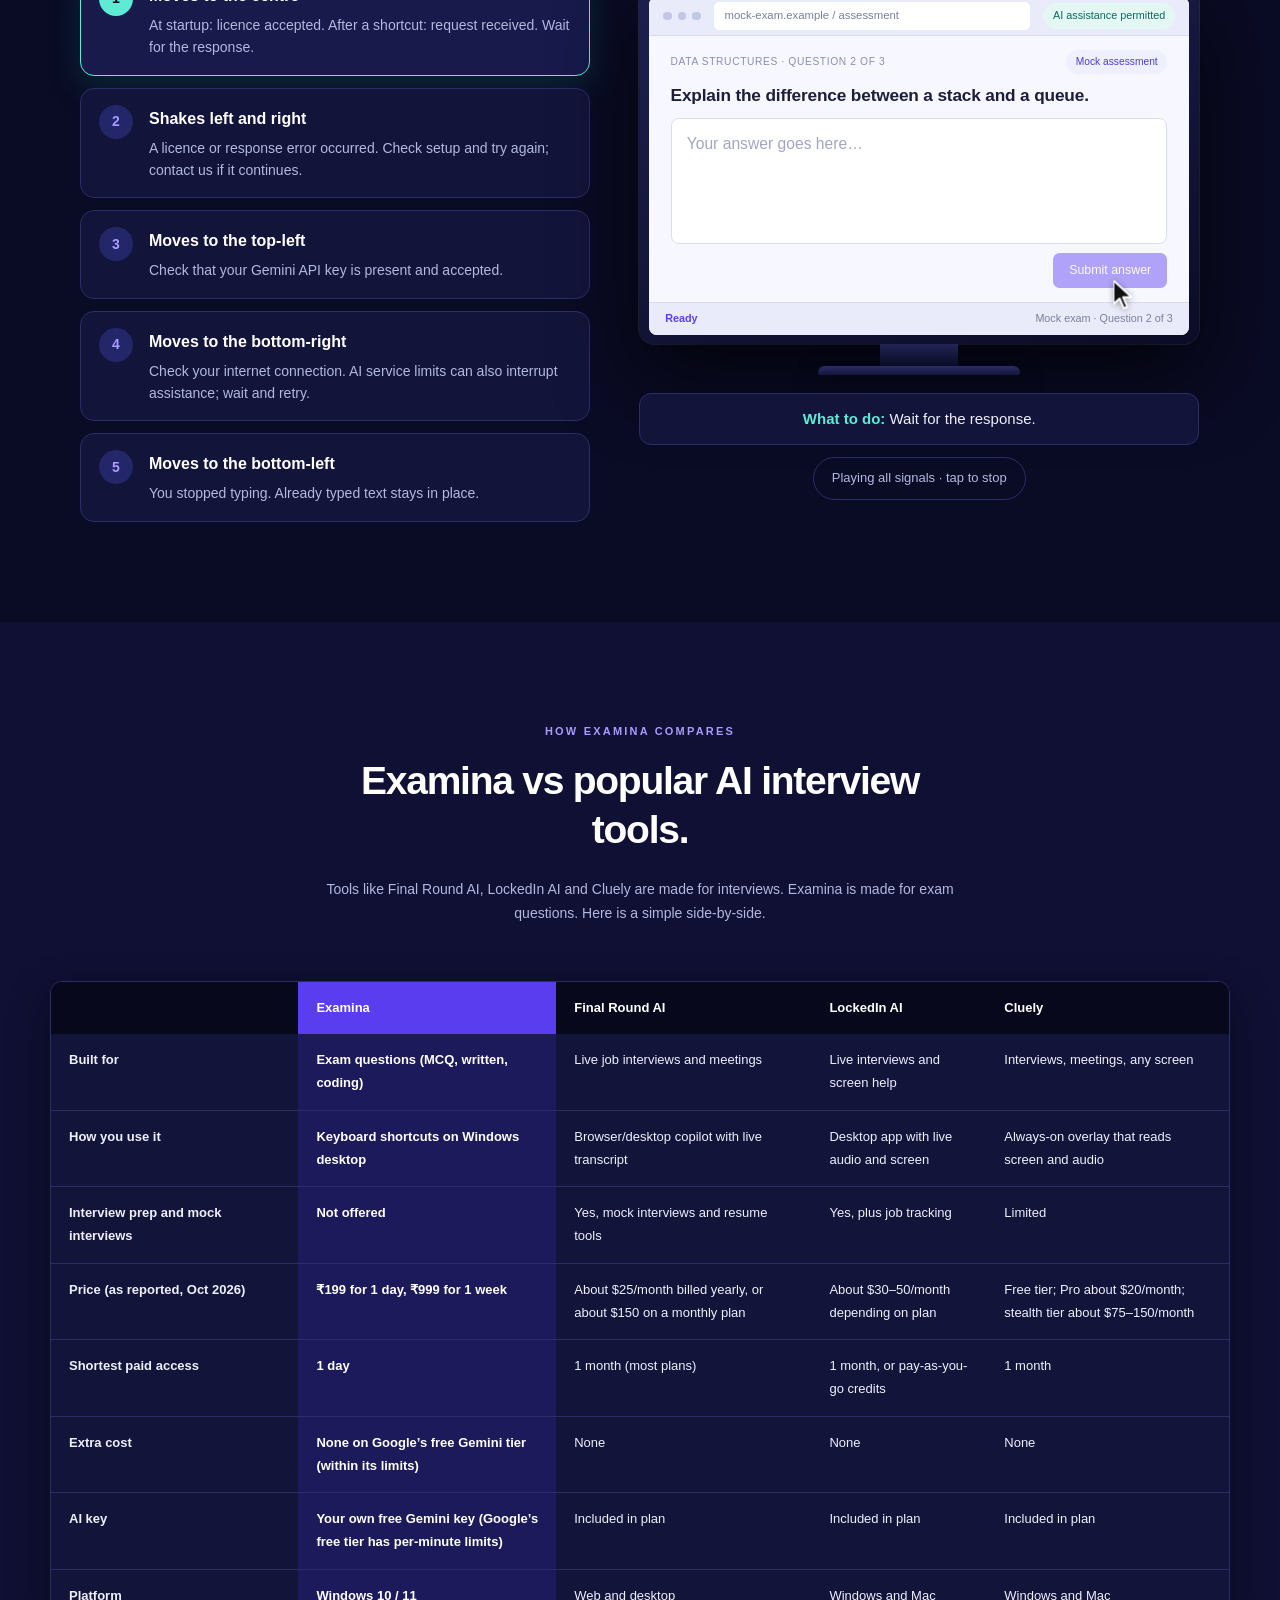
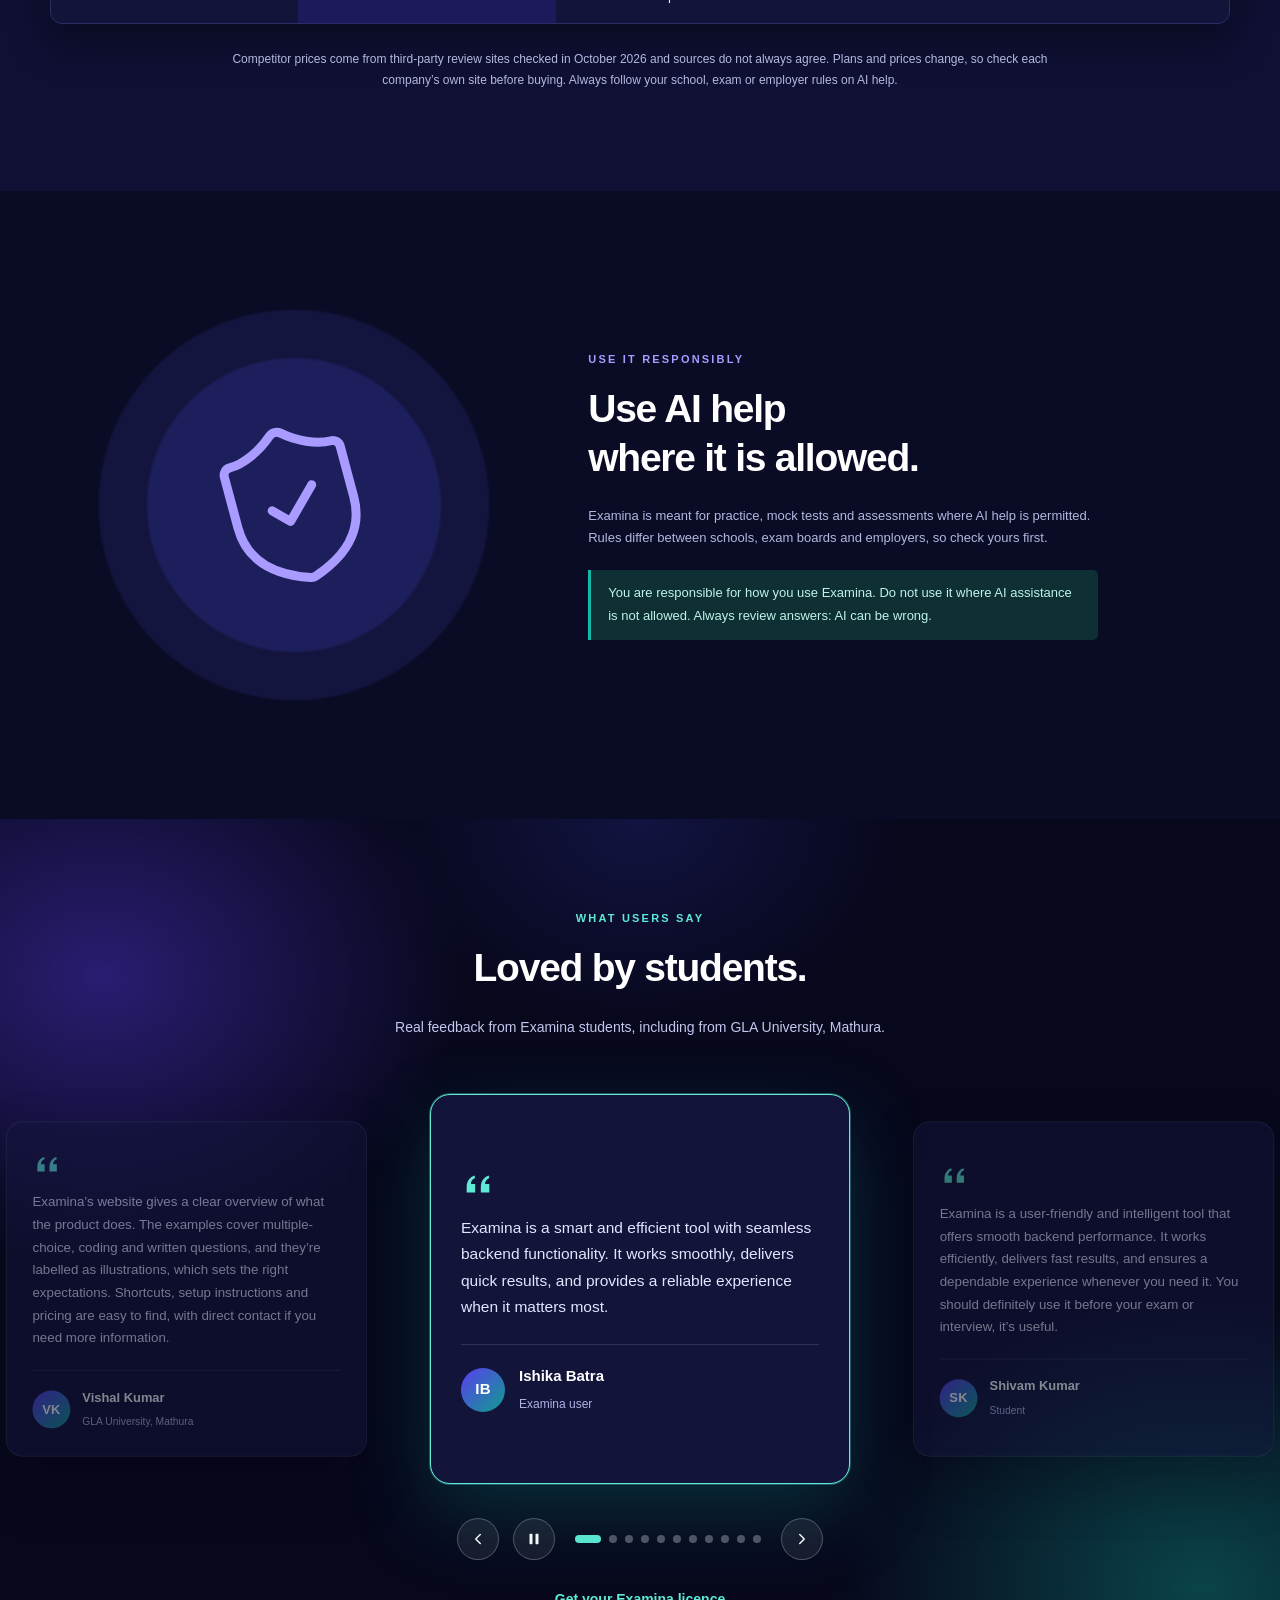
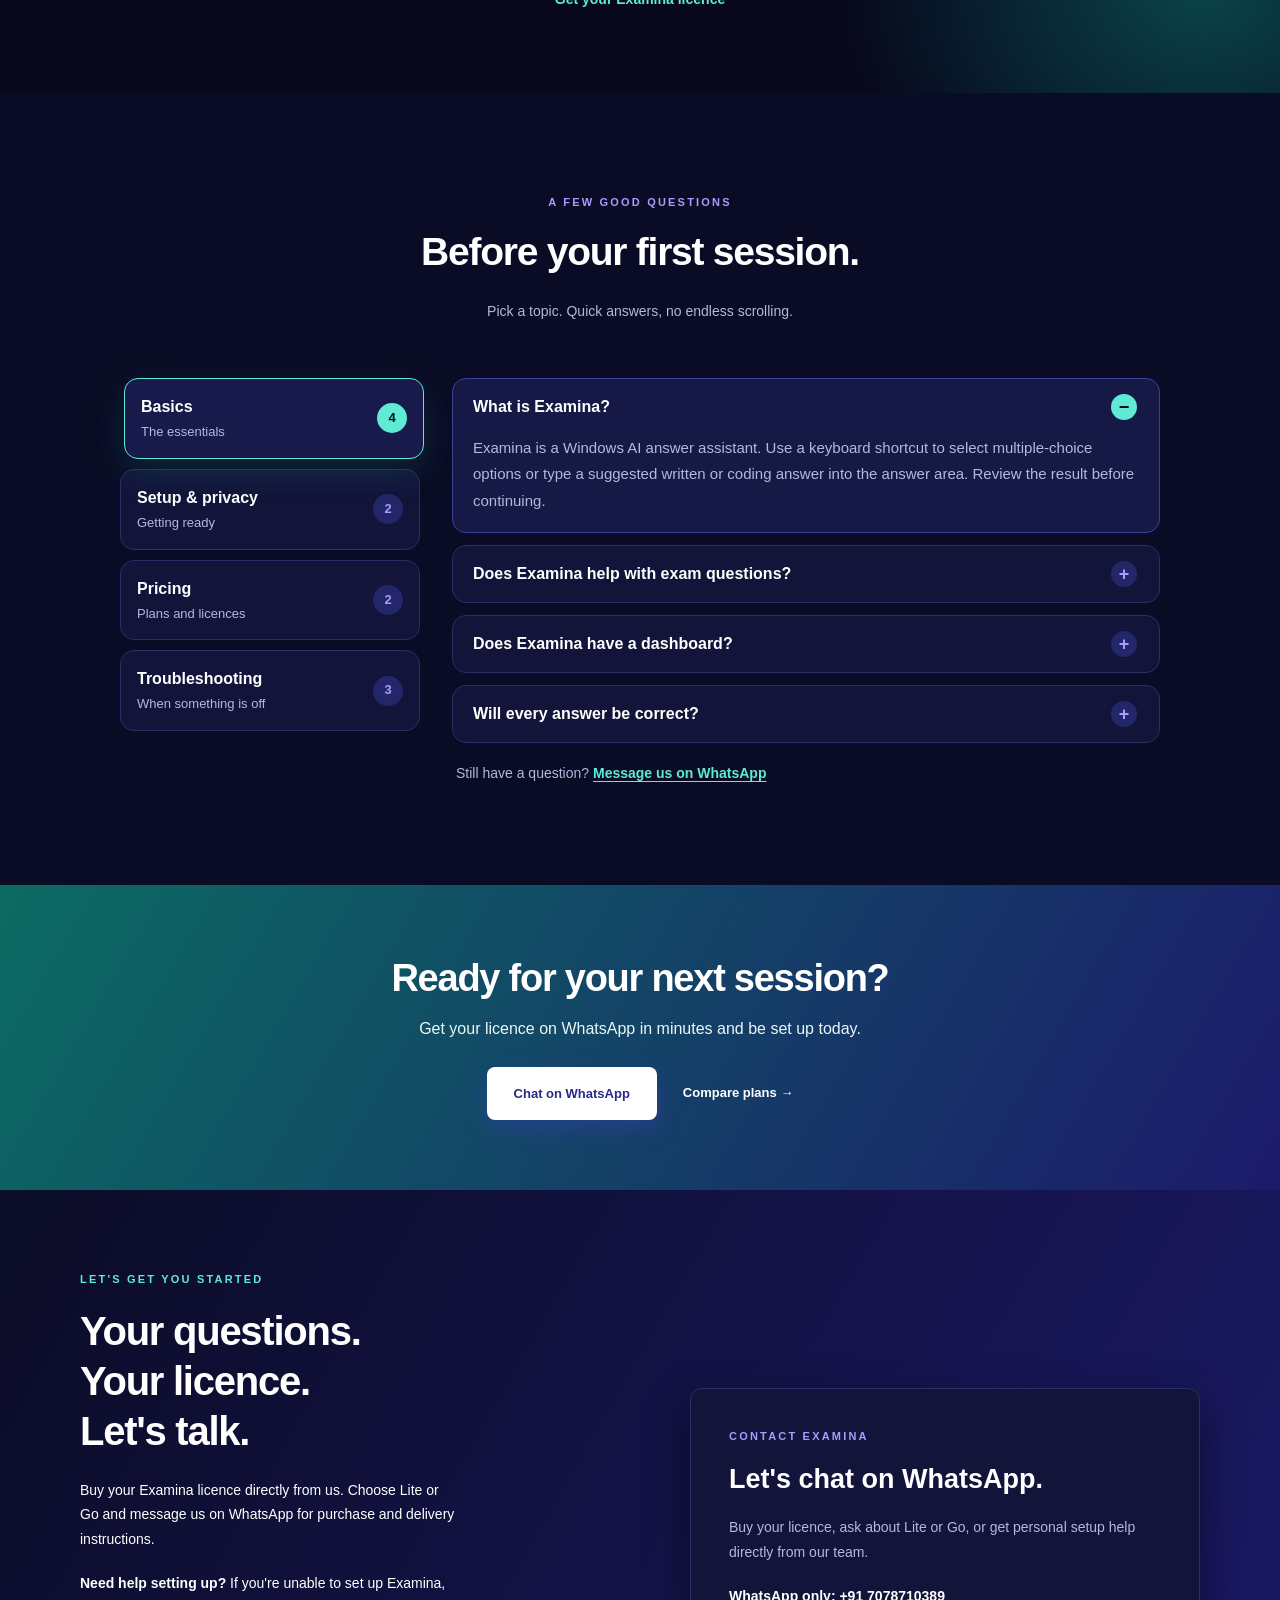
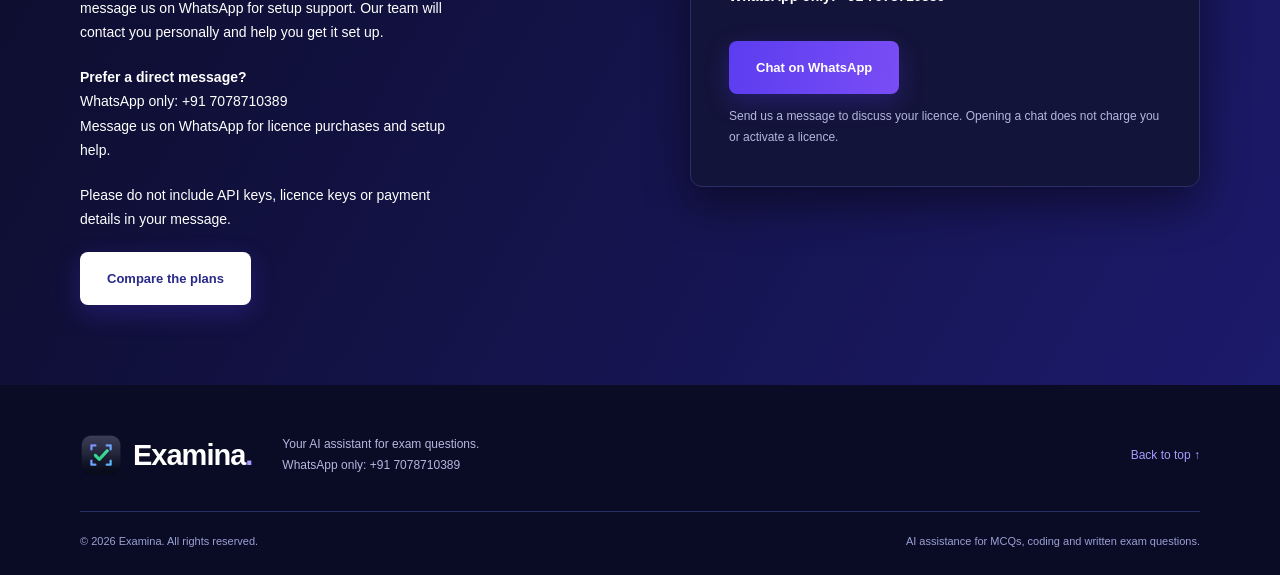
==== commit d6fb37af: "Remove diagonal arrows and redesign FAQ as topic tabs (#11) * FAQ: topic tabs with short accordions " ====
--- a/index.html
+++ b/index.html
@@ -15,12 +15,12 @@
 <header id="site-header"><div class="header-inner">
   <a class="brand" href="#home" aria-label="Examina home"><img class="brand-icon" src="assets/examina.ico" alt="" width="42" height="42">Examina<span class="brand-dot">.</span></a>
   <button class="menu-toggle" aria-label="Open navigation" aria-expanded="false" aria-controls="navigation">Menu <span aria-hidden="true">☰</span></button>
-  <nav id="navigation" aria-label="Main navigation"><a href="#home">Home</a><a href="#features">Features</a><a href="#usage">How to use</a><a href="#plans">Plans</a><a href="#guide">Guide</a><a href="#compare">Compare</a><a href="#reviews">Reviews</a><a href="#faq">FAQs</a><a class="button small" href="#contact">Get Examina <span aria-hidden="true">↗</span></a></nav>
+  <nav id="navigation" aria-label="Main navigation"><a href="#home">Home</a><a href="#features">Features</a><a href="#usage">How to use</a><a href="#plans">Plans</a><a href="#guide">Guide</a><a href="#compare">Compare</a><a href="#reviews">Reviews</a><a href="#faq">FAQs</a><a class="button small" href="#contact">Get Examina</a></nav>
 </div></header>
 <main id="main">
 <section class="hero" id="home">
   <div class="hero-inner">
-    <div class="hero-copy"><div class="eyebrow light">AI ASSISTANCE FOR EXAM QUESTIONS</div><h1>Questions on screen.<br>Answers with<br><em>a shortcut.</em></h1><p>Examina is a Windows assistant for exam practice. Press one shortcut and it picks multiple-choice options or types a written or coding answer for you to review. No new app to learn, no subscription to cancel.</p><div class="hero-actions"><a class="button white" href="#contact">Get your Examina licence <span aria-hidden="true">↗</span></a><a class="text-link" href="#plans"><span class="play" aria-hidden="true">₹</span> See plans from ₹199</a></div><div class="hero-footnote"><span>⊞ Windows 10 / 11</span><span>✓ Four answer modes</span><span>✓ No GUI, no sound</span></div></div>
+    <div class="hero-copy"><div class="eyebrow light">AI ASSISTANCE FOR EXAM QUESTIONS</div><h1>Questions on screen.<br>Answers with<br><em>a shortcut.</em></h1><p>Examina is a Windows assistant for exam practice. Press one shortcut and it picks multiple-choice options or types a written or coding answer for you to review. No new app to learn, no subscription to cancel.</p><div class="hero-actions"><a class="button white" href="#contact">Get your Examina licence</a><a class="text-link" href="#plans"><span class="play" aria-hidden="true">₹</span> See plans from ₹199</a></div><div class="hero-footnote"><span>⊞ Windows 10 / 11</span><span>✓ Four answer modes</span><span>✓ No GUI, no sound</span></div></div>
     <div class="pc-scene" role="region" aria-roledescription="carousel" aria-label="Illustrative demo of Examina answering mock exam questions" tabindex="0">
       <figure class="pc">
         <div class="pc-monitor">
@@ -91,12 +91,12 @@
 <section class="section usage" id="usage"><div class="setup-art"><div class="eyebrow">A SIMPLE START</div><h3>Your next exam question,<br>one shortcut away.</h3><div class="setup-row"><span>01</span><div><strong>Get ready</strong><p>Windows PC + internet connection</p></div><b aria-hidden="true">✓</b></div><div class="setup-row"><span>02</span><div><strong>Set up Examina</strong><p>App + your licence + your API key</p></div><b aria-hidden="true">✓</b></div><div class="setup-row"><span>03</span><div><strong>Choose your question</strong><p>MCQ, coding or written exam questions</p></div><b aria-hidden="true">✓</b></div><div class="setup-footer">Less switching. More time with the question.</div></div><div class="usage-copy"><div class="eyebrow">HOW TO USE EXAMINA</div><h2>Set up once.<br>Choose your mode.</h2><ol class="steps"><li><h3>Set up once</h3><p>Put Examina.exe in its own folder and run it once. Open the created Examina.txt file, add your Gemini API key and Examina licence key, save, then quit and restart Examina.</p></li><li><h3>Bring your exam question into view</h3><p>Keep the full question and answer area visible on your primary display.</p></li><li><h3>Choose a shortcut, then review</h3><p>Use the matching answer mode below. Examina selects options or types an answer. Check the result carefully. AI can make mistakes.</p></li></ol><a class="inline-link" href="#guide">Read the setup and usage guide <span aria-hidden="true">→</span></a></div></section>
 <section class="shortcuts-section" id="shortcuts"><div class="section"><div class="section-heading"><div class="eyebrow">AT YOUR FINGERTIPS</div><h2>One shortcut for each answer mode.</h2><p>Hold Ctrl + Alt + Shift, then press the letter for your task. Release the keys and let the response finish before starting another.</p></div><div class="shortcut-grid"><div><kbd>Q</kbd><h3>Single answer</h3><p>Select an option for an exam MCQ.</p></div><div><kbd>M</kbd><h3>Multiple select</h3><p>Update the choices for a multiple-select question.</p></div><div><kbd>S</kbd><h3>Written answer</h3><p>Type a theory or explanation response.</p></div><div><kbd>C</kbd><h3>Code answer</h3><p>Type a suggested coding solution.</p></div></div><div class="control-strip"><p><kbd>Ctrl + Alt + Shift + Z</kbd> Stop typing</p><p><kbd>Ctrl + Alt + Shift + X</kbd> Quit Examina</p></div></div></section>
 <section class="section plans" id="plans"><div class="section-heading"><div class="eyebrow">SIMPLE PRICING</div><h2>Two plans. 50% off today.</h2><p>Both plans include all four answer modes and the same keyboard shortcuts. Buy directly on WhatsApp.</p></div><div class="pricing-grid">
-      <article class="price-card" aria-labelledby="lite-title"><div class="price-card-top"><div class="eyebrow">LITE PLAN</div><h2 id="lite-title">1 Day</h2><p>One day of access to all four answer modes.</p></div><div class="price-card-body"><div class="price-offer"><span>50% OFF</span><del><span class="sr-only">Regular price </span>₹398</del></div><p class="price-amount"><strong>₹199</strong><span>/ day</span></p><p class="price-validity">₹199 total · valid for 1 day</p><ul class="plan-features"><li><strong>All four answer modes</strong><span>Select MCQ options or type written and coding answers.</span></li><li><strong>Keyboard shortcuts</strong><span>Trigger an answer mode, stop typing or quit the app.</span></li><li><strong>1 day of access</strong><span>Use all four modes for one day with your licence.</span></li></ul><a class="button price-button" href="https://wa.me/917078710389?text=Hi%2C%20I%20would%20like%20to%20buy%20the%20Examina%20Lite%20licence%20%28INR%20199%20/%201%20day%29." aria-label="Buy Lite on WhatsApp">Buy Lite licence <span aria-hidden="true">↗</span></a></div></article>
-      <article class="price-card featured-plan" aria-labelledby="go-title"><div class="price-card-top"><span class="value-badge">BEST VALUE</span><div class="eyebrow">GO PLAN</div><h2 id="go-title">1 Week</h2><p>Seven days of access to all four answer modes.</p></div><div class="price-card-body"><div class="price-offer"><span>50% OFF</span><del><span class="sr-only">Regular price </span>₹1,998</del></div><p class="price-amount"><strong>₹999</strong><span>/ week</span></p><p class="price-validity">₹999 total · valid for 1 week · about ₹143/day</p><ul class="plan-features"><li><strong>All four answer modes</strong><span>Select MCQ options or type written and coding answers.</span></li><li><strong>Keyboard shortcuts</strong><span>Trigger an answer mode, stop typing or quit the app.</span></li><li><strong>1 week of access</strong><span>Use all four modes across seven days with your licence.</span></li></ul><a class="button price-button" href="https://wa.me/917078710389?text=Hi%2C%20I%20would%20like%20to%20buy%20the%20Examina%20Go%20licence%20%28INR%20999%20/%201%20week%29." aria-label="Buy Go on WhatsApp">Buy Go licence <span aria-hidden="true">↗</span></a></div></article>
+      <article class="price-card" aria-labelledby="lite-title"><div class="price-card-top"><div class="eyebrow">LITE PLAN</div><h2 id="lite-title">1 Day</h2><p>One day of access to all four answer modes.</p></div><div class="price-card-body"><div class="price-offer"><span>50% OFF</span><del><span class="sr-only">Regular price </span>₹398</del></div><p class="price-amount"><strong>₹199</strong><span>/ day</span></p><p class="price-validity">₹199 total · valid for 1 day</p><ul class="plan-features"><li><strong>All four answer modes</strong><span>Select MCQ options or type written and coding answers.</span></li><li><strong>Keyboard shortcuts</strong><span>Trigger an answer mode, stop typing or quit the app.</span></li><li><strong>1 day of access</strong><span>Use all four modes for one day with your licence.</span></li></ul><a class="button price-button" href="https://wa.me/917078710389?text=Hi%2C%20I%20would%20like%20to%20buy%20the%20Examina%20Lite%20licence%20%28INR%20199%20/%201%20day%29." aria-label="Buy Lite on WhatsApp">Buy Lite licence</a></div></article>
+      <article class="price-card featured-plan" aria-labelledby="go-title"><div class="price-card-top"><span class="value-badge">BEST VALUE</span><div class="eyebrow">GO PLAN</div><h2 id="go-title">1 Week</h2><p>Seven days of access to all four answer modes.</p></div><div class="price-card-body"><div class="price-offer"><span>50% OFF</span><del><span class="sr-only">Regular price </span>₹1,998</del></div><p class="price-amount"><strong>₹999</strong><span>/ week</span></p><p class="price-validity">₹999 total · valid for 1 week · about ₹143/day</p><ul class="plan-features"><li><strong>All four answer modes</strong><span>Select MCQ options or type written and coding answers.</span></li><li><strong>Keyboard shortcuts</strong><span>Trigger an answer mode, stop typing or quit the app.</span></li><li><strong>1 week of access</strong><span>Use all four modes across seven days with your licence.</span></li></ul><a class="button price-button" href="https://wa.me/917078710389?text=Hi%2C%20I%20would%20like%20to%20buy%20the%20Examina%20Go%20licence%20%28INR%20999%20/%201%20week%29." aria-label="Buy Go on WhatsApp">Buy Go licence</a></div></article>
     </div><p class="pricing-note">All prices are in Indian Rupees (₹). Both plans require a Windows 10/11 PC, an internet connection and your own Gemini API key. Google’s Gemini API has a free tier with limits on requests per minute, so you can usually use Examina with no extra AI cost. Limits can change, so check Google’s current terms. Only if you choose a paid Gemini plan would Google charge you, separately from the Examina licence.</p></section>
 <section class="guide-intro" id="guide"><div class="section-heading"><div class="eyebrow">SETUP GUIDE</div><h2>From download to first answer.</h2><p>Watch the video or follow the five written steps. Most people are ready in minutes.</p></div></section>
 <section class="section guide-video" id="video"><div class="section-heading"><div class="eyebrow">WATCH &amp; FOLLOW ALONG</div><h2>Your setup, step by step.</h2><p>Watch the supplied Hindi setup video. Written instructions below cover setup, everyday use and troubleshooting.</p></div><video controls playsinline preload="metadata" aria-label="Examina setup guide video in Hindi"><source src="assets/Examina_सेटअप_गाइड.mp4" type="video/mp4">Your browser cannot play this video. <a href="assets/Examina_सेटअप_गाइड.mp4">Open the setup video</a>, or follow the written guide below.</video><p class="video-note">Hindi setup video · Use the player controls to pause or replay a step.</p></section>
-<section class="section guide-content" id="setup"><h2>Five steps to get started.</h2><div class="guide-requirements"><strong>Before you begin</strong><p>Have a Windows 10/11 PC, an internet connection, the Examina delivery ZIP and your purchased licence key ready. You also need your own Gemini API key.</p><a class="inline-link" href="https://wa.me/917078710389" target="_blank" rel="noopener noreferrer">Need a licence? Contact us →</a></div><ol class="guide-steps"><li><h3>Extract the delivery files</h3><p>Right-click the Examina ZIP and choose <strong>Extract All</strong>. Extract into a folder such as <code>C:\Examina</code>. Keep <code>Examina.exe</code> and <code>Examina.txt</code> together. Run the app from the extracted folder, not from inside the ZIP.</p></li><li><h3>Get your Gemini API key</h3><p>Open <a href="https://aistudio.google.com/apikey" target="_blank" rel="noopener noreferrer">Google AI Studio's API key page ↗</a>, sign in and create an API key. Copy it for the next step. Keep it private. Usage availability, quotas and any charges depend on your Google account.</p></li><li><h3>Add your two keys</h3><p>Open <code>Examina.txt</code> in Notepad. Paste your Gemini API key after <code>EXAMINA_API_KEY=</code> and your purchased licence key after <code>EXAMINA_LICENCE=</code>. Leave the other settings unchanged, save with <kbd>Ctrl + S</kbd>, then close Notepad.</p><pre aria-label="Example settings using placeholders">EXAMINA_API_KEY=your-gemini-api-key
+<section class="section guide-content" id="setup"><h2>Five steps to get started.</h2><div class="guide-requirements"><strong>Before you begin</strong><p>Have a Windows 10/11 PC, an internet connection, the Examina delivery ZIP and your purchased licence key ready. You also need your own Gemini API key.</p><a class="inline-link" href="https://wa.me/917078710389" target="_blank" rel="noopener noreferrer">Need a licence? Contact us →</a></div><ol class="guide-steps"><li><h3>Extract the delivery files</h3><p>Right-click the Examina ZIP and choose <strong>Extract All</strong>. Extract into a folder such as <code>C:\Examina</code>. Keep <code>Examina.exe</code> and <code>Examina.txt</code> together. Run the app from the extracted folder, not from inside the ZIP.</p></li><li><h3>Get your Gemini API key</h3><p>Open <a href="https://aistudio.google.com/apikey" target="_blank" rel="noopener noreferrer">Google AI Studio's API key page</a>, sign in and create an API key. Copy it for the next step. Keep it private. Usage availability, quotas and any charges depend on your Google account.</p></li><li><h3>Add your two keys</h3><p>Open <code>Examina.txt</code> in Notepad. Paste your Gemini API key after <code>EXAMINA_API_KEY=</code> and your purchased licence key after <code>EXAMINA_LICENCE=</code>. Leave the other settings unchanged, save with <kbd>Ctrl + S</kbd>, then close Notepad.</p><pre aria-label="Example settings using placeholders">EXAMINA_API_KEY=your-gemini-api-key
 EXAMINA_LICENCE=your-purchased-licence-key</pre><p>These are placeholders. Use your own keys. If you received only the app, running it once creates the settings file; quit the running copy before restarting after setup.</p></li><li><h3>Start Examina</h3><p>Double-click <code>Examina.exe</code>. No app window opens; use the keyboard shortcuts below. At startup, the cursor moves to the centre when the licence is valid, or shakes if the licence check fails. If Windows blocks the app or you are unsure about its source, contact us before continuing.</p></li><li><h3>Open your exam question</h3><p>Keep the complete question and answer area visible on your primary display. Close unrelated sensitive content, choose the appropriate shortcut and review the result carefully.</p></li></ol></section>
 <section class="section cs-section" id="cursor-signals">
 <div class="section-heading"><div class="eyebrow">KNOW YOUR STATUS</div><h2>What the cursor is telling you.</h2><p>Examina has no window, so it talks to you with your cursor. Pick a signal and watch it on the exam screen.</p></div>
@@ -126,7 +126,7 @@
 </section>
 <section class="section compare" id="compare"><div class="compare-inner"><div class="section-heading"><div class="eyebrow">HOW EXAMINA COMPARES</div><h2>Examina vs popular AI interview tools.</h2><p>Tools like Final Round AI, LockedIn AI and Cluely are made for interviews. Examina is made for exam questions. Here is a simple side-by-side.</p></div><div class="table-scroll" tabindex="0" role="region" aria-label="Comparison table"><table class="compare-table"><thead><tr><th scope="col">&nbsp;</th><th scope="col">Examina</th><th scope="col">Final Round AI</th><th scope="col">LockedIn AI</th><th scope="col">Cluely</th></tr></thead><tbody><tr><th scope="row">Built for</th><td data-label="Examina">Exam questions (MCQ, written, coding)</td><td data-label="Final Round AI">Live job interviews and meetings</td><td data-label="LockedIn AI">Live interviews and screen help</td><td data-label="Cluely">Interviews, meetings, any screen</td></tr><tr><th scope="row">How you use it</th><td data-label="Examina">Keyboard shortcuts on Windows desktop</td><td data-label="Final Round AI">Browser/desktop copilot with live transcript</td><td data-label="LockedIn AI">Desktop app with live audio and screen</td><td data-label="Cluely">Always-on overlay that reads screen and audio</td></tr><tr><th scope="row">Interview prep and mock interviews</th><td data-label="Examina">Not offered</td><td data-label="Final Round AI">Yes, mock interviews and resume tools</td><td data-label="LockedIn AI">Yes, plus job tracking</td><td data-label="Cluely">Limited</td></tr><tr><th scope="row">Price (as reported, Oct 2026)</th><td data-label="Examina">₹199 for 1 day, ₹999 for 1 week</td><td data-label="Final Round AI">About $25/month billed yearly, or about $150 on a monthly plan</td><td data-label="LockedIn AI">About $30–50/month depending on plan</td><td data-label="Cluely">Free tier; Pro about $20/month; stealth tier about $75–150/month</td></tr><tr><th scope="row">Shortest paid access</th><td data-label="Examina">1 day</td><td data-label="Final Round AI">1 month (most plans)</td><td data-label="LockedIn AI">1 month, or pay-as-you-go credits</td><td data-label="Cluely">1 month</td></tr><tr><th scope="row">Extra cost</th><td data-label="Examina">None on Google’s free Gemini tier (within its limits)</td><td data-label="Final Round AI">None</td><td data-label="LockedIn AI">None</td><td data-label="Cluely">None</td></tr><tr><th scope="row">AI key</th><td data-label="Examina">Your own free Gemini key (Google’s free tier has per-minute limits)</td><td data-label="Final Round AI">Included in plan</td><td data-label="LockedIn AI">Included in plan</td><td data-label="Cluely">Included in plan</td></tr><tr><th scope="row">Platform</th><td data-label="Examina">Windows 10 / 11</td><td data-label="Final Round AI">Web and desktop</td><td data-label="LockedIn AI">Windows and Mac</td><td data-label="Cluely">Windows and Mac</td></tr></tbody></table></div><p class="compare-note">Competitor prices come from third-party review sites checked in October 2026 and sources do not always agree. Plans and prices change, so check each company’s own site before buying. Always follow your school, exam or employer rules on AI help.</p></div></section>
 <section class="section responsible" id="exam-assistance"><span class="responsible-symbol" aria-hidden="true"><svg class="ico" viewBox="0 0 24 24" fill="none" stroke="currentColor" stroke-width="1.8" stroke-linecap="round" stroke-linejoin="round" aria-hidden="true"><path d="M20 13c0 5-3.5 7.5-7.66 8.95a1 1 0 0 1-.67-.01C7.5 20.5 4 18 4 13V6a1 1 0 0 1 1-1c2 0 4.5-1.2 6.24-2.72a1.17 1.17 0 0 1 1.52 0C14.51 3.81 17 5 19 5a1 1 0 0 1 1 1z"/><path d="m9 12 2 2 4-4"/></svg></span><div><div class="eyebrow">USE IT RESPONSIBLY</div><h2>Use AI help<br>where it is allowed.</h2><p>Examina is meant for practice, mock tests and assessments where AI help is permitted. Rules differ between schools, exam boards and employers, so check yours first.</p><p class="restriction">You are responsible for how you use Examina. Do not use it where AI assistance is not allowed. Always review answers: AI can be wrong.</p></div></section>
-<section class="section reviews" id="reviews"><div class="rv-glow" aria-hidden="true"></div><div class="rv-inner"><div class="section-heading"><div class="eyebrow light">WHAT USERS SAY</div><h2>Loved by students.</h2><p>Real feedback from Examina students, including from GLA University, Mathura.</p></div><div class="rv-stage" role="region" aria-roledescription="carousel" aria-label="Student reviews" tabindex="0"><figure class="review-card rv-card"><svg class="ico quote-ico" viewBox="0 0 24 24" fill="currentColor" aria-hidden="true"><path d="M9.5 6C6.5 7 4 9.8 4 14v4h6v-6H7c0-2 1-3.5 3-4.3zM19.5 6c-3 1-5.5 3.8-5.5 8v4h6v-6h-3c0-2 1-3.5 3-4.3z"/></svg><blockquote>Examina is a smart and efficient tool with seamless backend functionality. It works smoothly, delivers quick results, and provides a reliable experience when it matters most.</blockquote><figcaption><span class="avatar" aria-hidden="true">IB</span><span><strong>Ishika Batra</strong><small>Examina user</small></span></figcaption></figure><figure class="review-card rv-card"><svg class="ico quote-ico" viewBox="0 0 24 24" fill="currentColor" aria-hidden="true"><path d="M9.5 6C6.5 7 4 9.8 4 14v4h6v-6H7c0-2 1-3.5 3-4.3zM19.5 6c-3 1-5.5 3.8-5.5 8v4h6v-6h-3c0-2 1-3.5 3-4.3z"/></svg><blockquote>Examina is a user-friendly and intelligent tool that offers smooth backend performance. It works efficiently, delivers fast results, and ensures a dependable experience whenever you need it. You should definitely use it before your exam or interview, it’s useful.</blockquote><figcaption><span class="avatar" aria-hidden="true">SK</span><span><strong>Shivam Kumar</strong><small>Student</small></span></figcaption></figure><figure class="review-card rv-card"><svg class="ico quote-ico" viewBox="0 0 24 24" fill="currentColor" aria-hidden="true"><path d="M9.5 6C6.5 7 4 9.8 4 14v4h6v-6H7c0-2 1-3.5 3-4.3zM19.5 6c-3 1-5.5 3.8-5.5 8v4h6v-6h-3c0-2 1-3.5 3-4.3z"/></svg><blockquote>What I like most about Examina is how straightforward the controls feel once you know the shortcuts. You choose the mode that matches your question and keep working in the same area, with no complicated menus. I’d still review whatever it produces, but the keyboard controls make the biggest difference for me.</blockquote><figcaption><span class="avatar" aria-hidden="true">SD</span><span><strong>Sonia Dahiya</strong><small>Student</small></span></figcaption></figure><figure class="review-card rv-card"><svg class="ico quote-ico" viewBox="0 0 24 24" fill="currentColor" aria-hidden="true"><path d="M9.5 6C6.5 7 4 9.8 4 14v4h6v-6H7c0-2 1-3.5 3-4.3zM19.5 6c-3 1-5.5 3.8-5.5 8v4h6v-6h-3c0-2 1-3.5 3-4.3z"/></svg><blockquote>The multiple-choice modes are the easiest part of Examina to understand. Single-answer and multiple-select questions have their own controls, and the instructions make it clear which shortcut to use. I like being able to see and review the selection before moving on. It feels like a practical feature, not filler.</blockquote><figcaption><span class="avatar" aria-hidden="true">SG</span><span><strong>Sadgyan</strong><small>Student</small></span></figcaption></figure><figure class="review-card rv-card"><svg class="ico quote-ico" viewBox="0 0 24 24" fill="currentColor" aria-hidden="true"><path d="M9.5 6C6.5 7 4 9.8 4 14v4h6v-6H7c0-2 1-3.5 3-4.3zM19.5 6c-3 1-5.5 3.8-5.5 8v4h6v-6h-3c0-2 1-3.5 3-4.3z"/></svg><blockquote>The coding mode interests me most. A suggested solution gives you something concrete to read, test and improve instead of a blank editor. I appreciate that the website encourages checking the approach and testing the code. It gives you a starting direction, and you work through the details.</blockquote><figcaption><span class="avatar" aria-hidden="true">SK</span><span><strong>Shashi Kant</strong><small>Student</small></span></figcaption></figure><figure class="review-card rv-card"><svg class="ico quote-ico" viewBox="0 0 24 24" fill="currentColor" aria-hidden="true"><path d="M9.5 6C6.5 7 4 9.8 4 14v4h6v-6H7c0-2 1-3.5 3-4.3zM19.5 6c-3 1-5.5 3.8-5.5 8v4h6v-6h-3c0-2 1-3.5 3-4.3z"/></svg><blockquote>Written questions are hard when you know the topic but not how to organise the answer. Examina’s written-answer mode gives you a response you can read and edit right in the answer area. You still need to check that it answers the question accurately, but it’s a useful starting point.</blockquote><figcaption><span class="avatar" aria-hidden="true">AM</span><span><strong>Amit</strong><small>Student</small></span></figcaption></figure><figure class="review-card rv-card"><svg class="ico quote-ico" viewBox="0 0 24 24" fill="currentColor" aria-hidden="true"><path d="M9.5 6C6.5 7 4 9.8 4 14v4h6v-6H7c0-2 1-3.5 3-4.3zM19.5 6c-3 1-5.5 3.8-5.5 8v4h6v-6h-3c0-2 1-3.5 3-4.3z"/></svg><blockquote>The main appeal of Examina is having different kinds of answer assistance in one tool. Multiple-choice, written and coding questions each get their own mode with a consistent shortcut style. Learn the controls once, choose the mode you need, and stop typing with its own shortcut to stay in control.</blockquote><figcaption><span class="avatar" aria-hidden="true">AM</span><span><strong>Aman</strong><small>Student</small></span></figcaption></figure><figure class="review-card rv-card"><svg class="ico quote-ico" viewBox="0 0 24 24" fill="currentColor" aria-hidden="true"><path d="M9.5 6C6.5 7 4 9.8 4 14v4h6v-6H7c0-2 1-3.5 3-4.3zM19.5 6c-3 1-5.5 3.8-5.5 8v4h6v-6h-3c0-2 1-3.5 3-4.3z"/></svg><blockquote>A clear setup guide matters for a desktop tool like this. Examina’s website puts the requirements, written steps and setup video in one place, so you can check a step in writing instead of replaying the video. The troubleshooting section and direct WhatsApp contact make setup feel approachable.</blockquote><figcaption><span class="avatar" aria-hidden="true">AT</span><span><strong>Atharv</strong><small>Student</small></span></figcaption></figure><figure class="review-card rv-card"><svg class="ico quote-ico" viewBox="0 0 24 24" fill="currentColor" aria-hidden="true"><path d="M9.5 6C6.5 7 4 9.8 4 14v4h6v-6H7c0-2 1-3.5 3-4.3zM19.5 6c-3 1-5.5 3.8-5.5 8v4h6v-6h-3c0-2 1-3.5 3-4.3z"/></svg><blockquote>The pricing is easy to compare: two plans based on how long you need access, both with the same answer modes. The one-day option is a short commitment and the weekly one suits longer use. Being able to open WhatsApp from the plan button to ask about the licence is convenient.</blockquote><figcaption><span class="avatar" aria-hidden="true">YW</span><span><strong>Yashwant</strong><small>Student</small></span></figcaption></figure><figure class="review-card rv-card"><svg class="ico quote-ico" viewBox="0 0 24 24" fill="currentColor" aria-hidden="true"><path d="M9.5 6C6.5 7 4 9.8 4 14v4h6v-6H7c0-2 1-3.5 3-4.3zM19.5 6c-3 1-5.5 3.8-5.5 8v4h6v-6h-3c0-2 1-3.5 3-4.3z"/></svg><blockquote>The direct WhatsApp contact is a useful part of the website. For questions about a licence or help with setup, it’s clear where to ask, which I prefer to a long form. The pricing buttons make it easy to start a conversation about a particular plan.</blockquote><figcaption><span class="avatar" aria-hidden="true">VK</span><span><strong>Vishal Kumar</strong><small>Student</small></span></figcaption></figure><figure class="review-card rv-card"><svg class="ico quote-ico" viewBox="0 0 24 24" fill="currentColor" aria-hidden="true"><path d="M9.5 6C6.5 7 4 9.8 4 14v4h6v-6H7c0-2 1-3.5 3-4.3zM19.5 6c-3 1-5.5 3.8-5.5 8v4h6v-6h-3c0-2 1-3.5 3-4.3z"/></svg><blockquote>Examina’s website gives a clear overview of what the product does. The examples cover multiple-choice, coding and written questions, and they’re labelled as illustrations, which sets the right expectations. Shortcuts, setup instructions and pricing are easy to find, with direct contact if you need more information.</blockquote><figcaption><span class="avatar" aria-hidden="true">VK</span><span><strong>Vishal Kumar</strong><small>GLA University, Mathura</small></span></figcaption></figure></div><div class="rv-controls"><button class="rv-btn rv-prev" type="button" aria-label="Previous review"><svg viewBox="0 0 24 24" fill="none" stroke="currentColor" stroke-width="2" stroke-linecap="round" stroke-linejoin="round" aria-hidden="true"><path d="m15 18-6-6 6-6"/></svg></button><button class="rv-btn rv-pause" type="button" aria-label="Pause automatic slideshow"><svg class="i-pause" viewBox="0 0 24 24" fill="currentColor" aria-hidden="true"><rect x="6" y="5" width="4" height="14" rx="1"/><rect x="14" y="5" width="4" height="14" rx="1"/></svg><svg class="i-play" viewBox="0 0 24 24" fill="currentColor" aria-hidden="true"><path d="M8 5.5v13a1 1 0 0 0 1.5.86l10-6.5a1 1 0 0 0 0-1.72l-10-6.5A1 1 0 0 0 8 5.5z"/></svg></button><div class="rv-dots" role="group" aria-label="Choose a review"></div><button class="rv-btn rv-next" type="button" aria-label="Next review"><svg viewBox="0 0 24 24" fill="none" stroke="currentColor" stroke-width="2" stroke-linecap="round" stroke-linejoin="round" aria-hidden="true"><path d="m9 18 6-6-6-6"/></svg></button></div><p class="rv-cta"><a href="#plans">Get your Examina licence <span aria-hidden="true">↗</span></a></p></div></section>
+<section class="section reviews" id="reviews"><div class="rv-glow" aria-hidden="true"></div><div class="rv-inner"><div class="section-heading"><div class="eyebrow light">WHAT USERS SAY</div><h2>Loved by students.</h2><p>Real feedback from Examina students, including from GLA University, Mathura.</p></div><div class="rv-stage" role="region" aria-roledescription="carousel" aria-label="Student reviews" tabindex="0"><figure class="review-card rv-card"><svg class="ico quote-ico" viewBox="0 0 24 24" fill="currentColor" aria-hidden="true"><path d="M9.5 6C6.5 7 4 9.8 4 14v4h6v-6H7c0-2 1-3.5 3-4.3zM19.5 6c-3 1-5.5 3.8-5.5 8v4h6v-6h-3c0-2 1-3.5 3-4.3z"/></svg><blockquote>Examina is a smart and efficient tool with seamless backend functionality. It works smoothly, delivers quick results, and provides a reliable experience when it matters most.</blockquote><figcaption><span class="avatar" aria-hidden="true">IB</span><span><strong>Ishika Batra</strong><small>Examina user</small></span></figcaption></figure><figure class="review-card rv-card"><svg class="ico quote-ico" viewBox="0 0 24 24" fill="currentColor" aria-hidden="true"><path d="M9.5 6C6.5 7 4 9.8 4 14v4h6v-6H7c0-2 1-3.5 3-4.3zM19.5 6c-3 1-5.5 3.8-5.5 8v4h6v-6h-3c0-2 1-3.5 3-4.3z"/></svg><blockquote>Examina is a user-friendly and intelligent tool that offers smooth backend performance. It works efficiently, delivers fast results, and ensures a dependable experience whenever you need it. You should definitely use it before your exam or interview, it’s useful.</blockquote><figcaption><span class="avatar" aria-hidden="true">SK</span><span><strong>Shivam Kumar</strong><small>Student</small></span></figcaption></figure><figure class="review-card rv-card"><svg class="ico quote-ico" viewBox="0 0 24 24" fill="currentColor" aria-hidden="true"><path d="M9.5 6C6.5 7 4 9.8 4 14v4h6v-6H7c0-2 1-3.5 3-4.3zM19.5 6c-3 1-5.5 3.8-5.5 8v4h6v-6h-3c0-2 1-3.5 3-4.3z"/></svg><blockquote>What I like most about Examina is how straightforward the controls feel once you know the shortcuts. You choose the mode that matches your question and keep working in the same area, with no complicated menus. I’d still review whatever it produces, but the keyboard controls make the biggest difference for me.</blockquote><figcaption><span class="avatar" aria-hidden="true">SD</span><span><strong>Sonia Dahiya</strong><small>Student</small></span></figcaption></figure><figure class="review-card rv-card"><svg class="ico quote-ico" viewBox="0 0 24 24" fill="currentColor" aria-hidden="true"><path d="M9.5 6C6.5 7 4 9.8 4 14v4h6v-6H7c0-2 1-3.5 3-4.3zM19.5 6c-3 1-5.5 3.8-5.5 8v4h6v-6h-3c0-2 1-3.5 3-4.3z"/></svg><blockquote>The multiple-choice modes are the easiest part of Examina to understand. Single-answer and multiple-select questions have their own controls, and the instructions make it clear which shortcut to use. I like being able to see and review the selection before moving on. It feels like a practical feature, not filler.</blockquote><figcaption><span class="avatar" aria-hidden="true">SG</span><span><strong>Sadgyan</strong><small>Student</small></span></figcaption></figure><figure class="review-card rv-card"><svg class="ico quote-ico" viewBox="0 0 24 24" fill="currentColor" aria-hidden="true"><path d="M9.5 6C6.5 7 4 9.8 4 14v4h6v-6H7c0-2 1-3.5 3-4.3zM19.5 6c-3 1-5.5 3.8-5.5 8v4h6v-6h-3c0-2 1-3.5 3-4.3z"/></svg><blockquote>The coding mode interests me most. A suggested solution gives you something concrete to read, test and improve instead of a blank editor. I appreciate that the website encourages checking the approach and testing the code. It gives you a starting direction, and you work through the details.</blockquote><figcaption><span class="avatar" aria-hidden="true">SK</span><span><strong>Shashi Kant</strong><small>Student</small></span></figcaption></figure><figure class="review-card rv-card"><svg class="ico quote-ico" viewBox="0 0 24 24" fill="currentColor" aria-hidden="true"><path d="M9.5 6C6.5 7 4 9.8 4 14v4h6v-6H7c0-2 1-3.5 3-4.3zM19.5 6c-3 1-5.5 3.8-5.5 8v4h6v-6h-3c0-2 1-3.5 3-4.3z"/></svg><blockquote>Written questions are hard when you know the topic but not how to organise the answer. Examina’s written-answer mode gives you a response you can read and edit right in the answer area. You still need to check that it answers the question accurately, but it’s a useful starting point.</blockquote><figcaption><span class="avatar" aria-hidden="true">AM</span><span><strong>Amit</strong><small>Student</small></span></figcaption></figure><figure class="review-card rv-card"><svg class="ico quote-ico" viewBox="0 0 24 24" fill="currentColor" aria-hidden="true"><path d="M9.5 6C6.5 7 4 9.8 4 14v4h6v-6H7c0-2 1-3.5 3-4.3zM19.5 6c-3 1-5.5 3.8-5.5 8v4h6v-6h-3c0-2 1-3.5 3-4.3z"/></svg><blockquote>The main appeal of Examina is having different kinds of answer assistance in one tool. Multiple-choice, written and coding questions each get their own mode with a consistent shortcut style. Learn the controls once, choose the mode you need, and stop typing with its own shortcut to stay in control.</blockquote><figcaption><span class="avatar" aria-hidden="true">AM</span><span><strong>Aman</strong><small>Student</small></span></figcaption></figure><figure class="review-card rv-card"><svg class="ico quote-ico" viewBox="0 0 24 24" fill="currentColor" aria-hidden="true"><path d="M9.5 6C6.5 7 4 9.8 4 14v4h6v-6H7c0-2 1-3.5 3-4.3zM19.5 6c-3 1-5.5 3.8-5.5 8v4h6v-6h-3c0-2 1-3.5 3-4.3z"/></svg><blockquote>A clear setup guide matters for a desktop tool like this. Examina’s website puts the requirements, written steps and setup video in one place, so you can check a step in writing instead of replaying the video. The troubleshooting section and direct WhatsApp contact make setup feel approachable.</blockquote><figcaption><span class="avatar" aria-hidden="true">AT</span><span><strong>Atharv</strong><small>Student</small></span></figcaption></figure><figure class="review-card rv-card"><svg class="ico quote-ico" viewBox="0 0 24 24" fill="currentColor" aria-hidden="true"><path d="M9.5 6C6.5 7 4 9.8 4 14v4h6v-6H7c0-2 1-3.5 3-4.3zM19.5 6c-3 1-5.5 3.8-5.5 8v4h6v-6h-3c0-2 1-3.5 3-4.3z"/></svg><blockquote>The pricing is easy to compare: two plans based on how long you need access, both with the same answer modes. The one-day option is a short commitment and the weekly one suits longer use. Being able to open WhatsApp from the plan button to ask about the licence is convenient.</blockquote><figcaption><span class="avatar" aria-hidden="true">YW</span><span><strong>Yashwant</strong><small>Student</small></span></figcaption></figure><figure class="review-card rv-card"><svg class="ico quote-ico" viewBox="0 0 24 24" fill="currentColor" aria-hidden="true"><path d="M9.5 6C6.5 7 4 9.8 4 14v4h6v-6H7c0-2 1-3.5 3-4.3zM19.5 6c-3 1-5.5 3.8-5.5 8v4h6v-6h-3c0-2 1-3.5 3-4.3z"/></svg><blockquote>The direct WhatsApp contact is a useful part of the website. For questions about a licence or help with setup, it’s clear where to ask, which I prefer to a long form. The pricing buttons make it easy to start a conversation about a particular plan.</blockquote><figcaption><span class="avatar" aria-hidden="true">VK</span><span><strong>Vishal Kumar</strong><small>Student</small></span></figcaption></figure><figure class="review-card rv-card"><svg class="ico quote-ico" viewBox="0 0 24 24" fill="currentColor" aria-hidden="true"><path d="M9.5 6C6.5 7 4 9.8 4 14v4h6v-6H7c0-2 1-3.5 3-4.3zM19.5 6c-3 1-5.5 3.8-5.5 8v4h6v-6h-3c0-2 1-3.5 3-4.3z"/></svg><blockquote>Examina’s website gives a clear overview of what the product does. The examples cover multiple-choice, coding and written questions, and they’re labelled as illustrations, which sets the right expectations. Shortcuts, setup instructions and pricing are easy to find, with direct contact if you need more information.</blockquote><figcaption><span class="avatar" aria-hidden="true">VK</span><span><strong>Vishal Kumar</strong><small>GLA University, Mathura</small></span></figcaption></figure></div><div class="rv-controls"><button class="rv-btn rv-prev" type="button" aria-label="Previous review"><svg viewBox="0 0 24 24" fill="none" stroke="currentColor" stroke-width="2" stroke-linecap="round" stroke-linejoin="round" aria-hidden="true"><path d="m15 18-6-6 6-6"/></svg></button><button class="rv-btn rv-pause" type="button" aria-label="Pause automatic slideshow"><svg class="i-pause" viewBox="0 0 24 24" fill="currentColor" aria-hidden="true"><rect x="6" y="5" width="4" height="14" rx="1"/><rect x="14" y="5" width="4" height="14" rx="1"/></svg><svg class="i-play" viewBox="0 0 24 24" fill="currentColor" aria-hidden="true"><path d="M8 5.5v13a1 1 0 0 0 1.5.86l10-6.5a1 1 0 0 0 0-1.72l-10-6.5A1 1 0 0 0 8 5.5z"/></svg></button><div class="rv-dots" role="group" aria-label="Choose a review"></div><button class="rv-btn rv-next" type="button" aria-label="Next review"><svg viewBox="0 0 24 24" fill="none" stroke="currentColor" stroke-width="2" stroke-linecap="round" stroke-linejoin="round" aria-hidden="true"><path d="m9 18 6-6-6-6"/></svg></button></div><p class="rv-cta"><a href="#plans">Get your Examina licence</a></p></div></section>
 <section class="section faq-tabs" id="faq">
 <div class="section-heading"><div class="eyebrow">A FEW GOOD QUESTIONS</div><h2>Before your first session.</h2><p>Pick a topic. Quick answers, no endless scrolling.</p></div>
 <div class="faq-ui">
@@ -134,8 +134,8 @@
 <div class="faq-panels"><div class="faq-panel" role="tabpanel" id="faq-p0" aria-labelledby="faq-t0"><details name="faq" open><summary>What is Examina?</summary><p>Examina is a Windows AI answer assistant. Use a keyboard shortcut to select multiple-choice options or type a suggested written or coding answer into the answer area. Review the result before continuing.</p></details><details name="faq"><summary>Does Examina help with exam questions?</summary><p>Yes. Examina provides AI assistance for multiple-choice, multiple-select, coding and written exam questions. Choose the matching keyboard shortcut to select options or type a response, then review the result.</p></details><details name="faq"><summary>Does Examina have a dashboard?</summary><p>No. Examina runs in the background and you control it through keyboard shortcuts. The slideshow shows illustrative examples of quiz, written and coding assistance; it is not an app screenshot.</p></details><details name="faq"><summary>Will every answer be correct?</summary><p>No. AI responses can be incomplete or incorrect. Review answers, test suggested code and check important details against your learning materials.</p></details></div><div class="faq-panel" role="tabpanel" id="faq-p1" aria-labelledby="faq-t1" hidden><details name="faq" open><summary>What do I need to get started?</summary><p>A Windows 10 or 11 PC, an internet connection, an Examina licence and your own Gemini API key. Google’s free tier is enough to start, so there is usually no extra AI cost. Add your keys to Examina.txt next to the app, then restart Examina. Keep this settings file private.</p></details><details name="faq"><summary>What should I know about privacy?</summary><p>Visible screen content is shared with an external AI service to provide assistance. Close unrelated sensitive content before using the app, and keep your API and licence keys private.</p></details></div><div class="faq-panel" role="tabpanel" id="faq-p2" aria-labelledby="faq-t2" hidden><details name="faq" open><summary>How do I get pricing and licence details?</summary><p>Lite is ₹199 for 1 day and Go is ₹999 for 1 week, with 50% off both plans. <a class="inline-link" href="#plans">See the plans →</a> Message us on WhatsApp to buy your licence directly from us or ask a question.</p></details><details name="faq"><summary>What is the difference between Lite and Go?</summary><p>Both include all four answer modes. Lite costs ₹199 for 1 day; Go costs ₹999 for 1 week, about ₹143 per day.</p></details></div><div class="faq-panel" role="tabpanel" id="faq-p3" aria-labelledby="faq-t3" hidden><details name="faq" open><summary>Nothing happens when I use a shortcut.</summary><p>Start Examina and allow time for the licence check. Hold all three modifier keys, then press the mode letter. Keep the complete question on your primary screen. A second request is ignored while one is running.</p></details><details name="faq"><summary>The cursor shakes at startup.</summary><p>Check your internet connection and the licence key in Examina.txt. Save the file, quit and restart Examina. If it continues, message us on WhatsApp. Do not share your API or licence keys in messages.</p></details><details name="faq"><summary>I see an API limit or connection problem.</summary><p>Check your internet connection and your API account’s usage limits. Wait before retrying. If the issue continues, contact us without sharing keys or sensitive screen content.</p></details></div><p class="faq-help">Still have a question? <a href="https://wa.me/917078710389" target="_blank" rel="noopener noreferrer">Message us on WhatsApp</a></p></div>
 </div>
 </section>
-<section class="final-cta" id="get-started"><div class="final-inner"><h2>Ready for your next session?</h2><p>Get your licence on WhatsApp in minutes and be set up today.</p><div class="final-actions"><a class="button white" href="https://wa.me/917078710389" target="_blank" rel="noopener noreferrer">Chat on WhatsApp <span aria-hidden="true">↗</span></a><a class="text-link" href="#plans">Compare plans →</a></div></div></section>
-<section class="contact" id="contact"><div class="contact-inner"><div><div class="eyebrow light">LET'S GET YOU STARTED</div><h2>Your questions.<br>Your licence.<br>Let's talk.</h2><p>Buy your Examina licence directly from us. Choose Lite or Go and message us on WhatsApp for purchase and delivery instructions.</p><p><strong>Need help setting up?</strong> If you're unable to set up Examina, message us on WhatsApp for setup support. Our team will contact you personally and help you get it set up.</p><p><strong>Prefer a direct message?</strong><br><a href="https://wa.me/917078710389" target="_blank" rel="noopener noreferrer">WhatsApp only: +91 7078710389</a><br>Message us on WhatsApp for licence purchases and setup help.</p><p>Please do not include API keys, licence keys or payment details in your message.</p><a class="button white" href="#plans">Compare the plans <span aria-hidden="true">↗</span></a></div><aside class="whatsapp-card" aria-label="Direct WhatsApp contact"><div class="eyebrow">CONTACT EXAMINA</div><h3>Let's chat on WhatsApp.</h3><p>Buy your licence, ask about Lite or Go, or get personal setup help directly from our team.</p><p><strong>WhatsApp only: +91 7078710389</strong></p><a class="button" href="https://wa.me/917078710389" target="_blank" rel="noopener noreferrer">Chat on WhatsApp <span aria-hidden="true">&#8599;</span></a><p class="whatsapp-note">Send us a message to discuss your licence. Opening a chat does not charge you or activate a licence.</p></aside></div></section>
+<section class="final-cta" id="get-started"><div class="final-inner"><h2>Ready for your next session?</h2><p>Get your licence on WhatsApp in minutes and be set up today.</p><div class="final-actions"><a class="button white" href="https://wa.me/917078710389" target="_blank" rel="noopener noreferrer">Chat on WhatsApp</a><a class="text-link" href="#plans">Compare plans →</a></div></div></section>
+<section class="contact" id="contact"><div class="contact-inner"><div><div class="eyebrow light">LET'S GET YOU STARTED</div><h2>Your questions.<br>Your licence.<br>Let's talk.</h2><p>Buy your Examina licence directly from us. Choose Lite or Go and message us on WhatsApp for purchase and delivery instructions.</p><p><strong>Need help setting up?</strong> If you're unable to set up Examina, message us on WhatsApp for setup support. Our team will contact you personally and help you get it set up.</p><p><strong>Prefer a direct message?</strong><br><a href="https://wa.me/917078710389" target="_blank" rel="noopener noreferrer">WhatsApp only: +91 7078710389</a><br>Message us on WhatsApp for licence purchases and setup help.</p><p>Please do not include API keys, licence keys or payment details in your message.</p><a class="button white" href="#plans">Compare the plans</a></div><aside class="whatsapp-card" aria-label="Direct WhatsApp contact"><div class="eyebrow">CONTACT EXAMINA</div><h3>Let's chat on WhatsApp.</h3><p>Buy your licence, ask about Lite or Go, or get personal setup help directly from our team.</p><p><strong>WhatsApp only: +91 7078710389</strong></p><a class="button" href="https://wa.me/917078710389" target="_blank" rel="noopener noreferrer">Chat on WhatsApp</a><p class="whatsapp-note">Send us a message to discuss your licence. Opening a chat does not charge you or activate a licence.</p></aside></div></section>
 </main>
 <footer><div class="footer-top"><a class="brand" href="#home"><img class="brand-icon" src="assets/examina.ico" alt="" width="42" height="42">Examina<span class="brand-dot">.</span></a><p>Your AI assistant for exam questions.<br><a href="https://wa.me/917078710389" target="_blank" rel="noopener noreferrer">WhatsApp only: +91 7078710389</a></p><a href="#home">Back to top ↑</a></div><div class="footer-bottom"><span>© <span id="year">2026</span> Examina. All rights reserved.</span><span>AI assistance for MCQs, coding and written exam questions.</span></div></footer>
 </body>
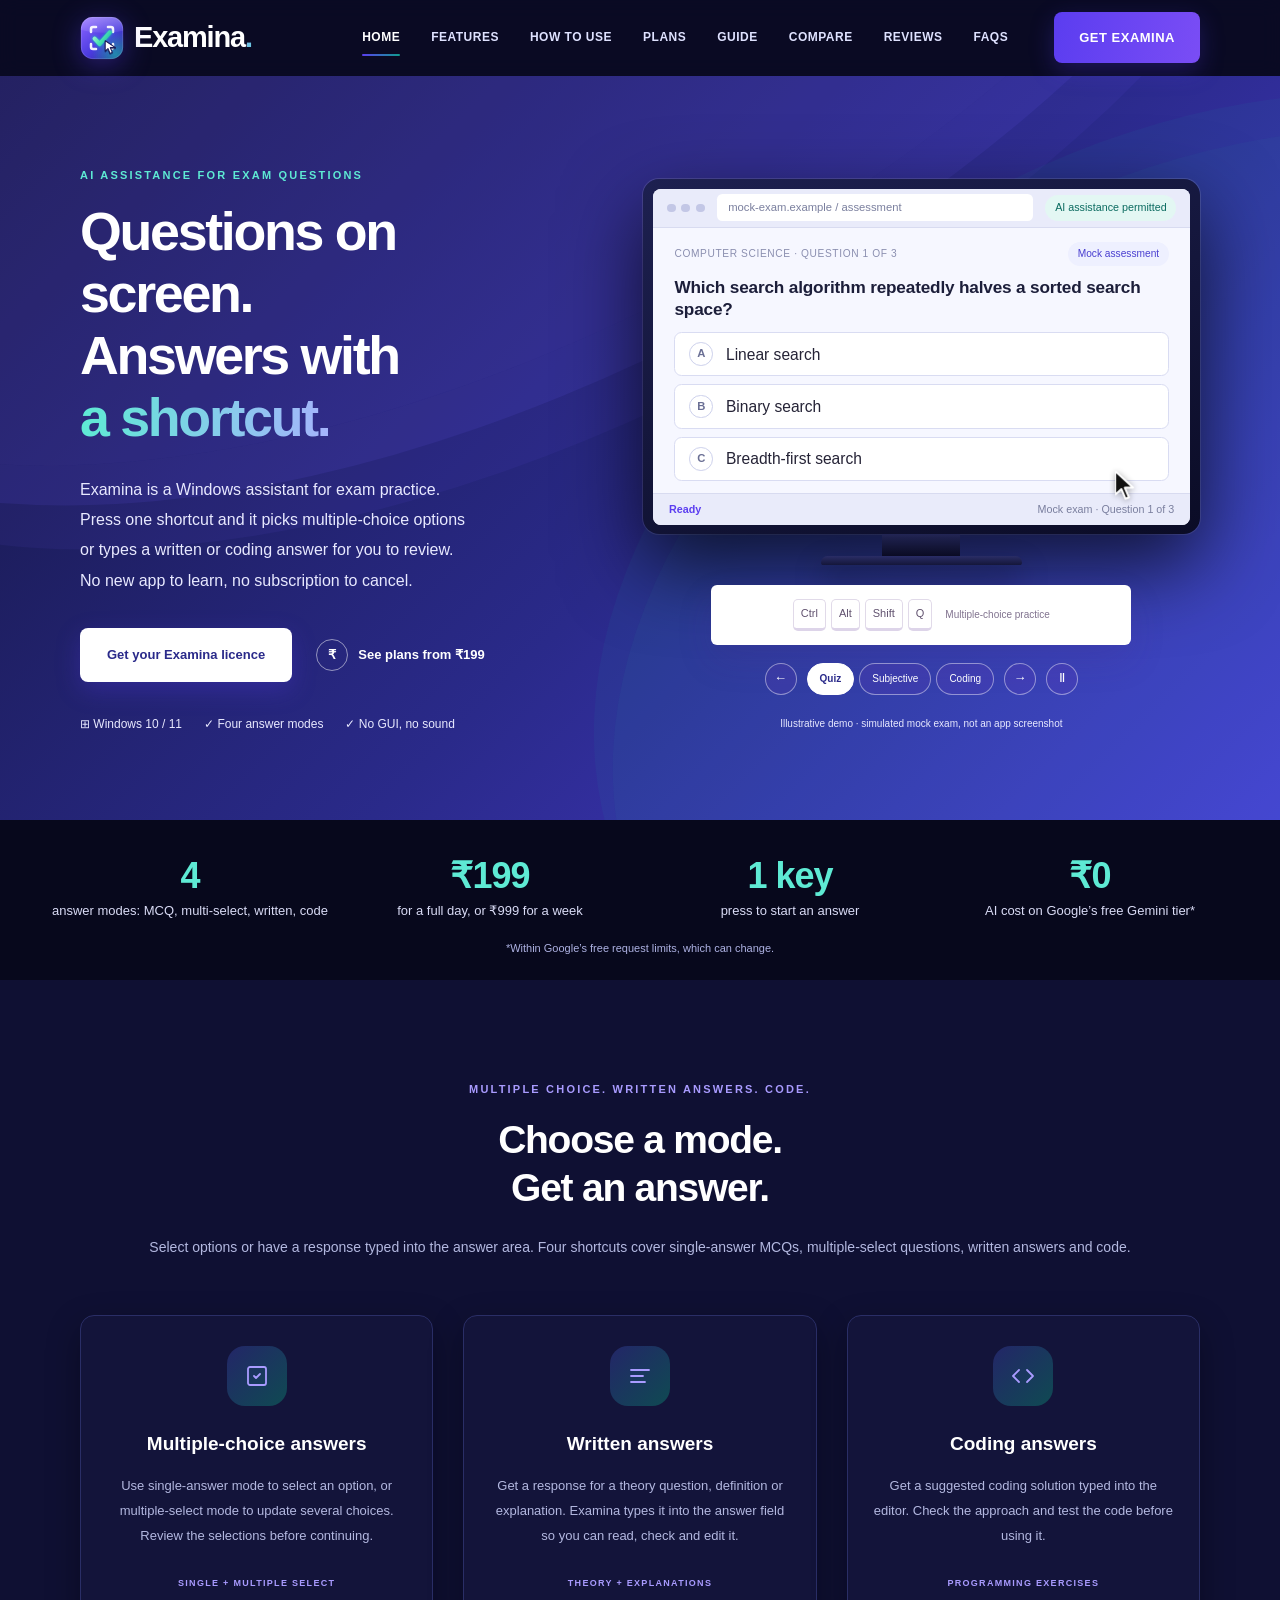
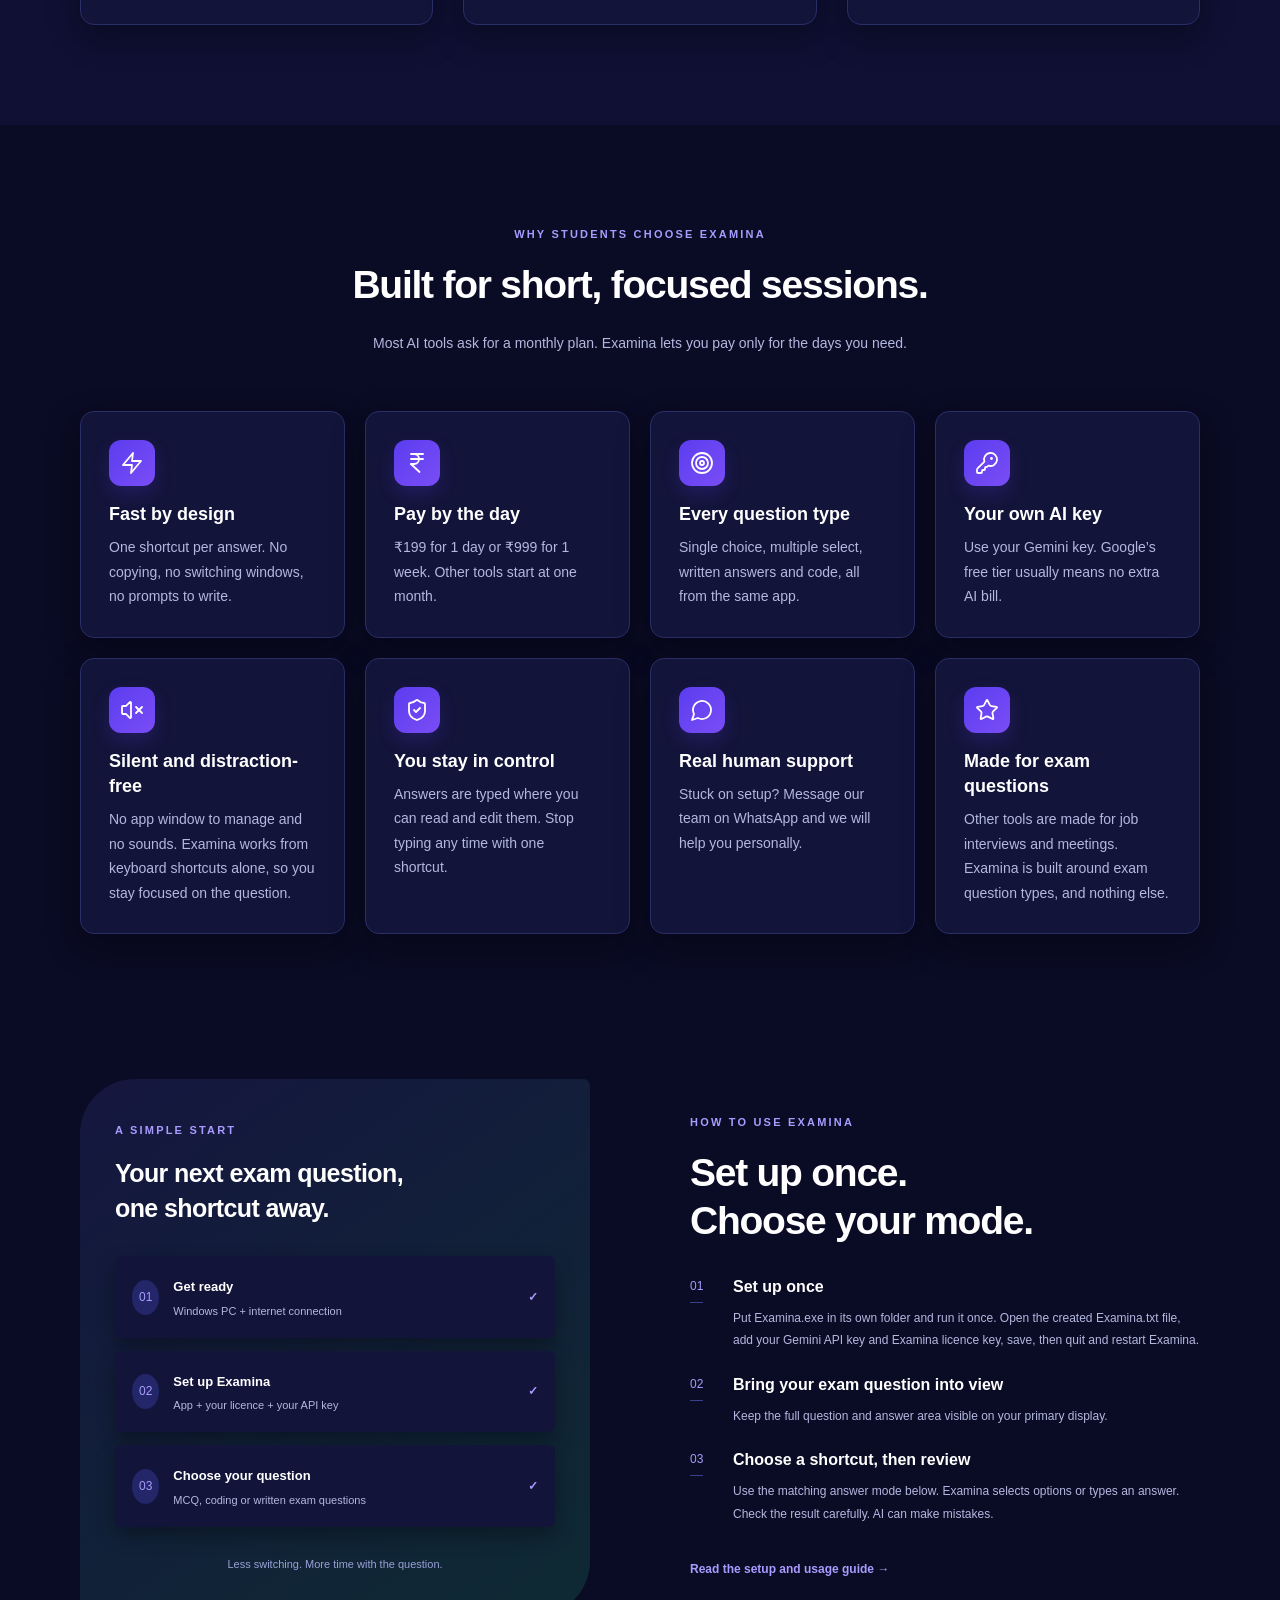
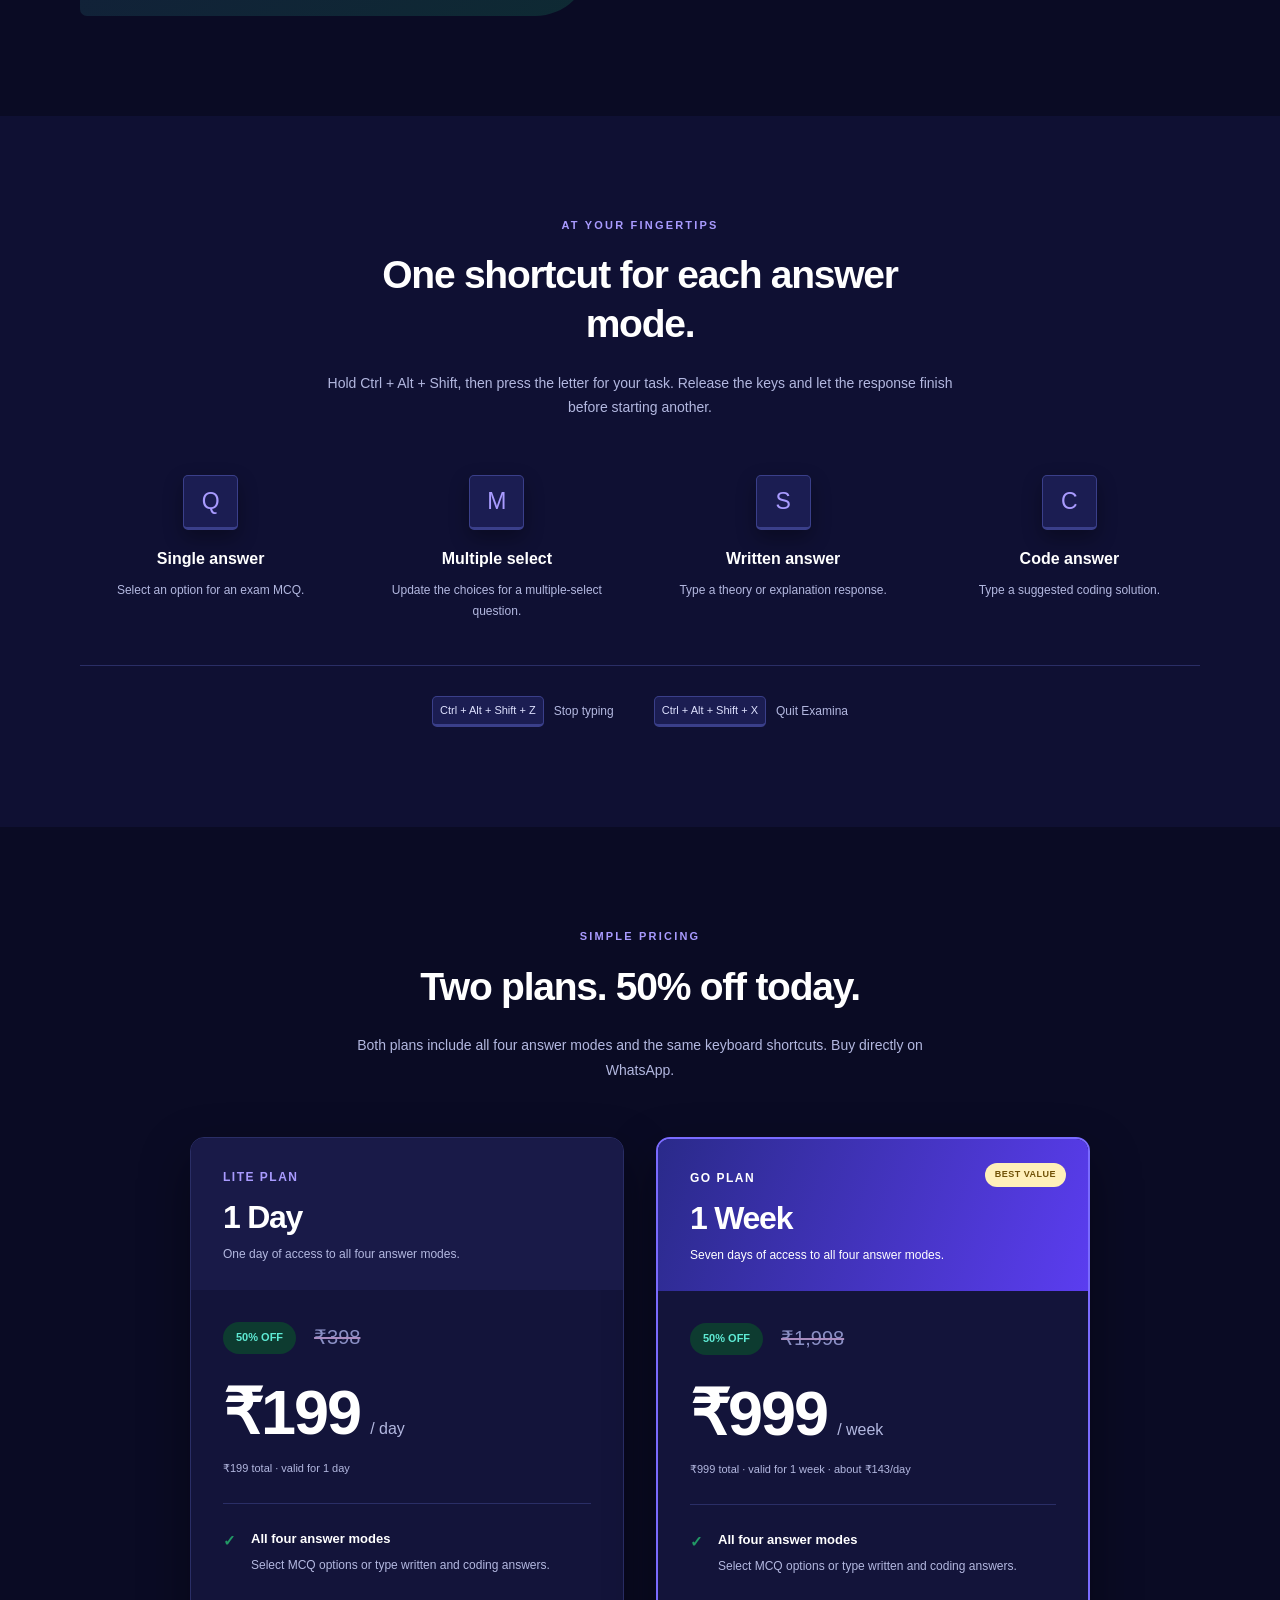
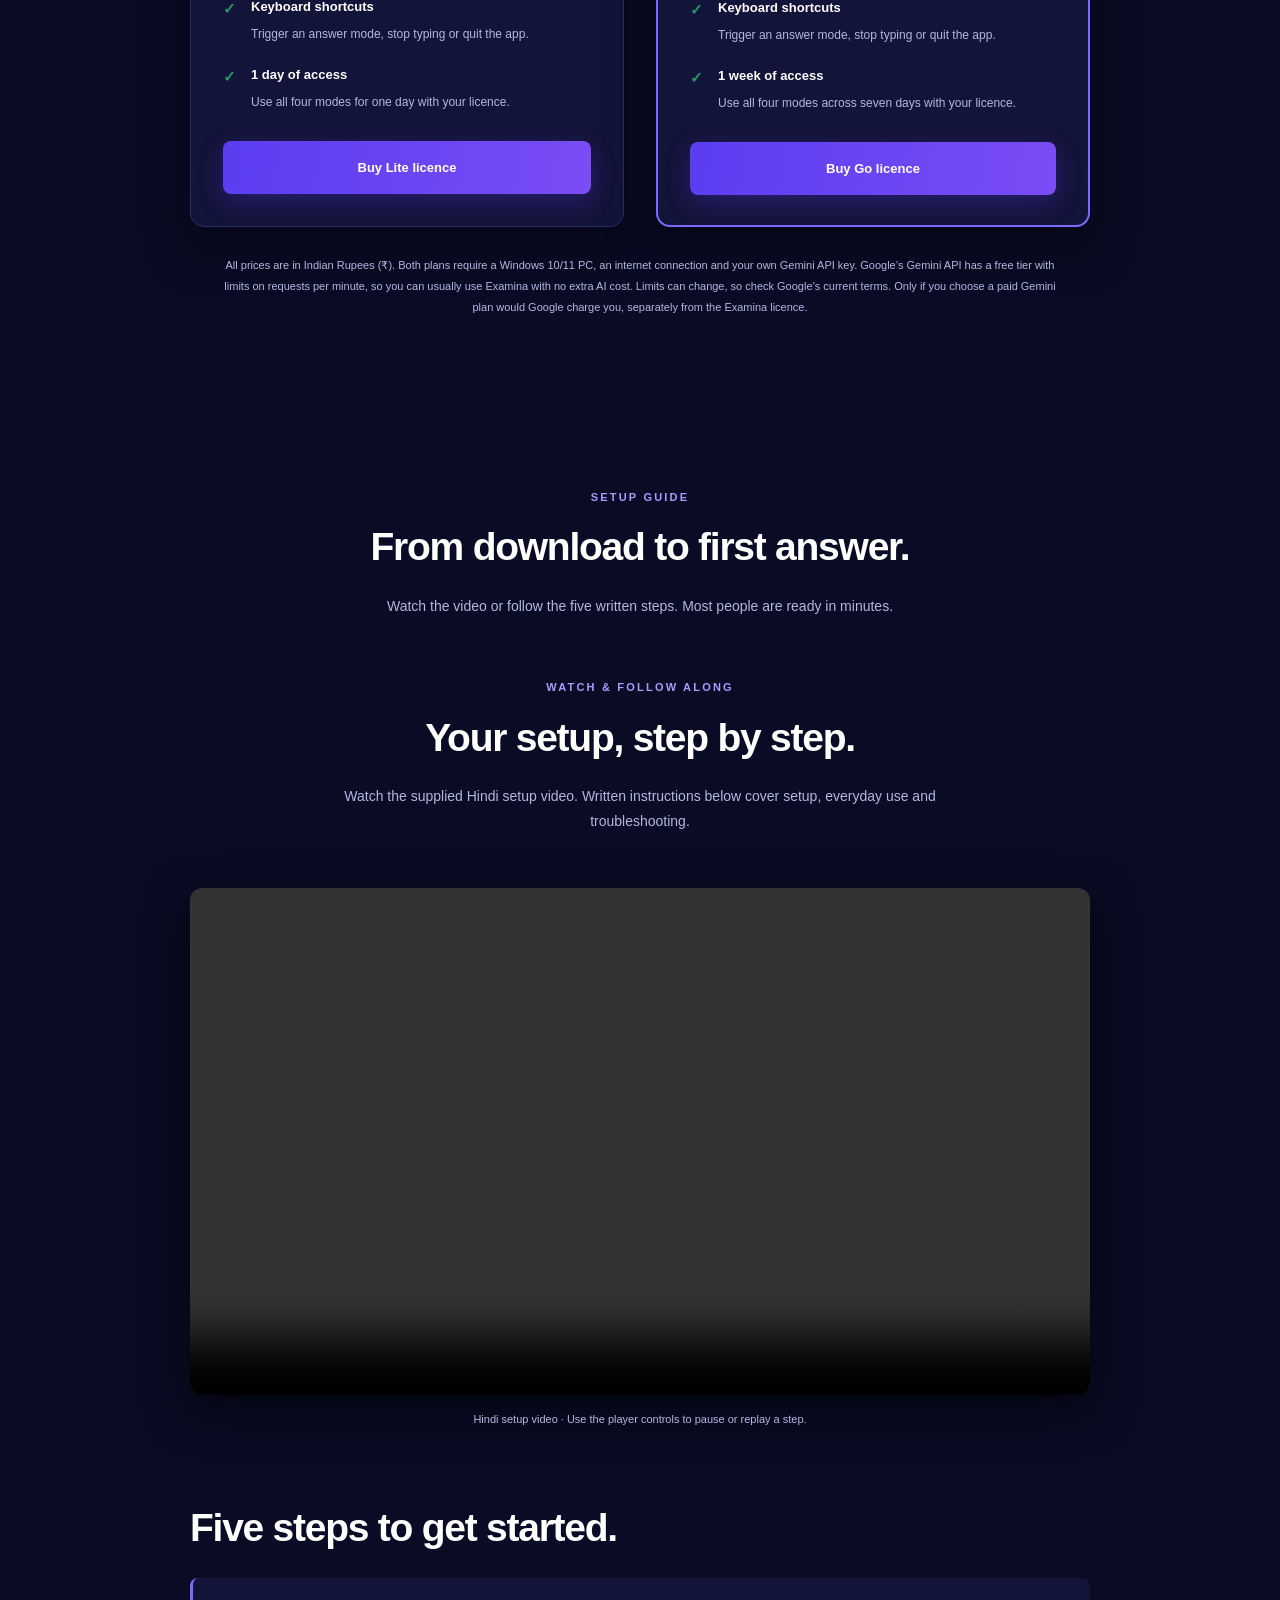
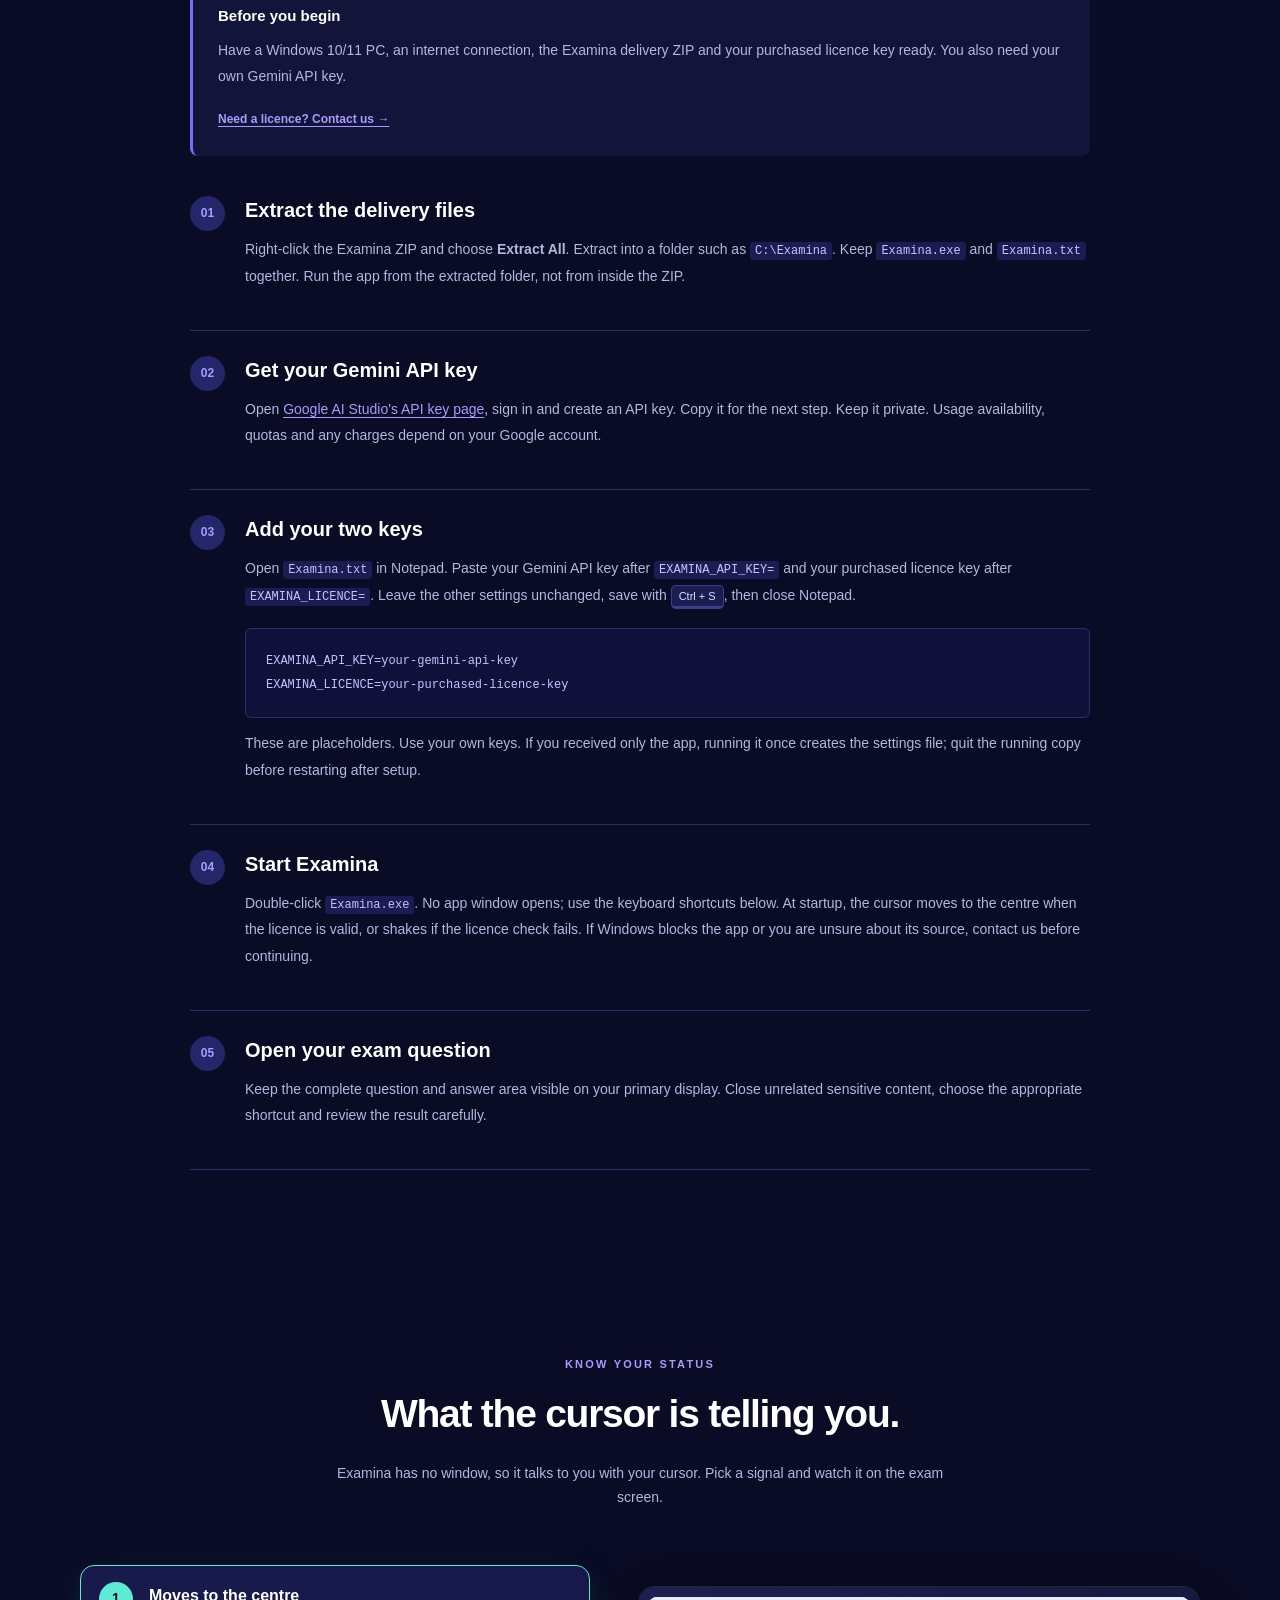
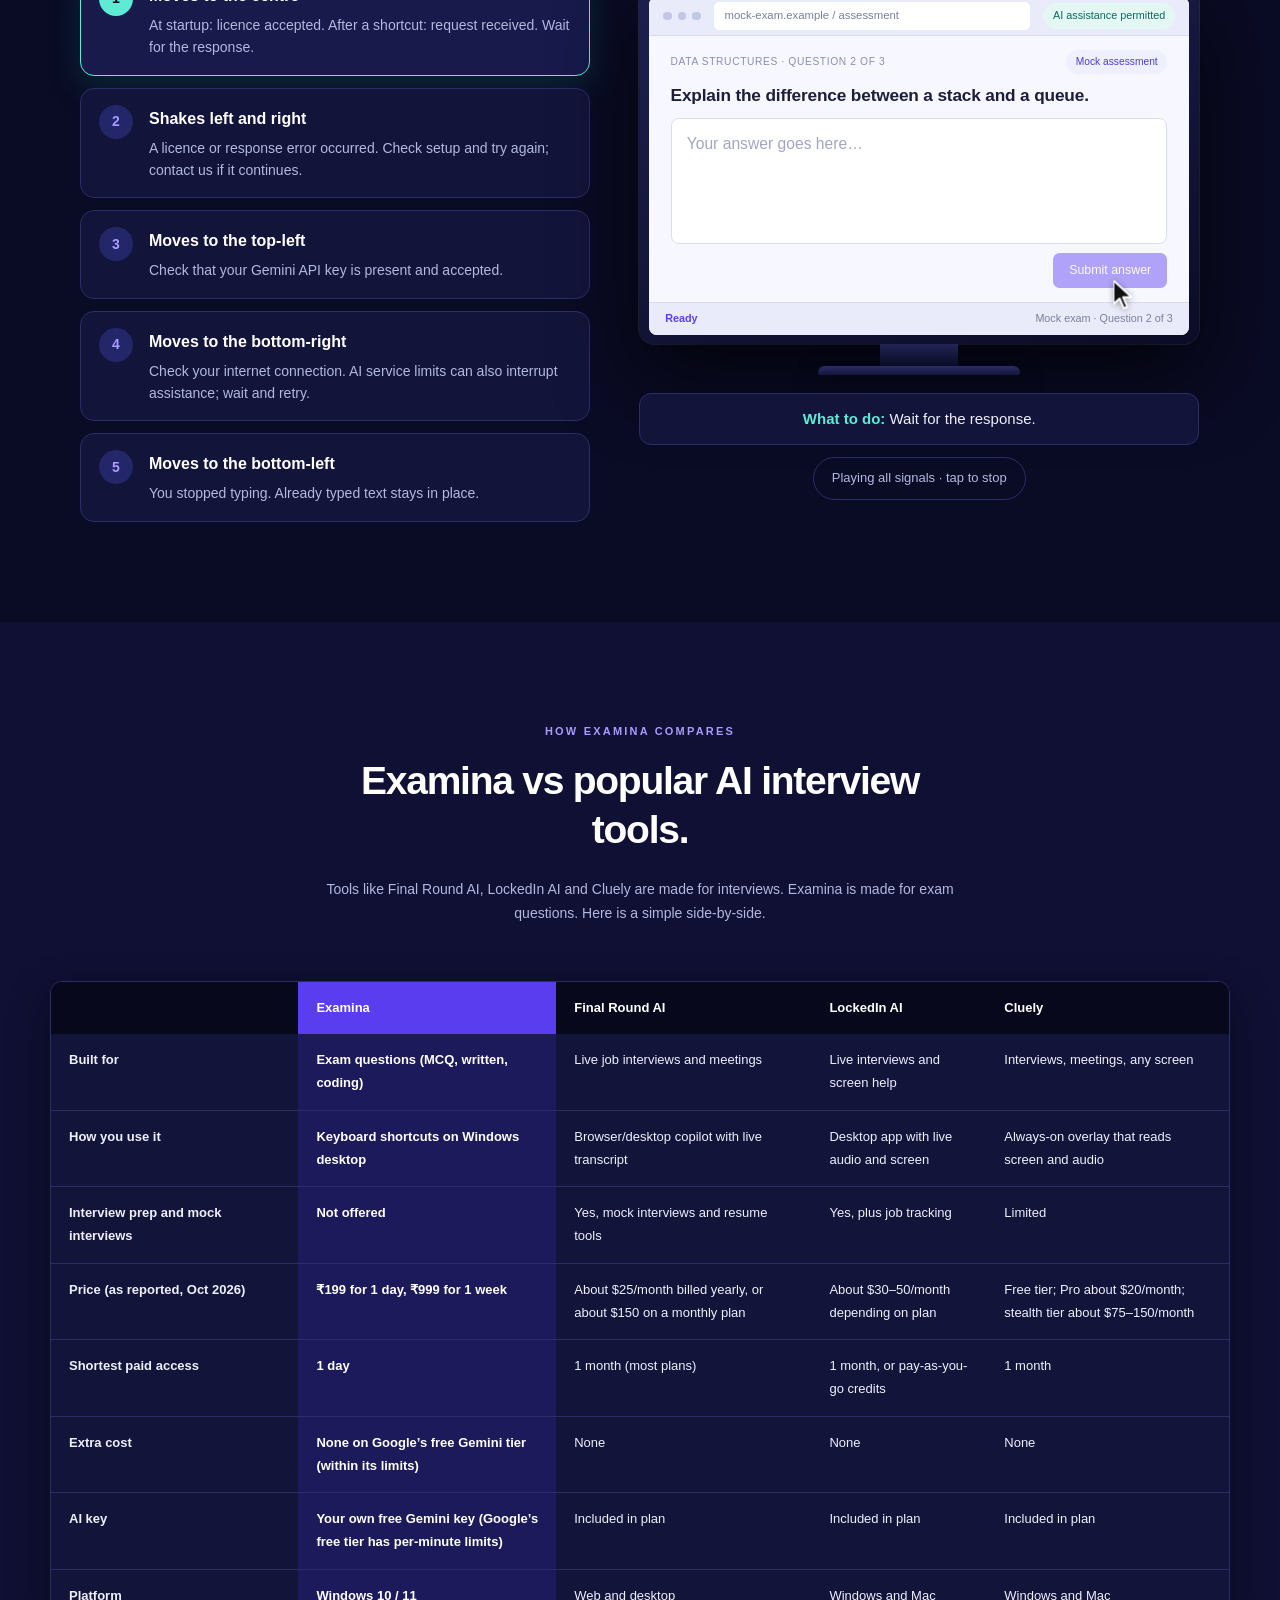
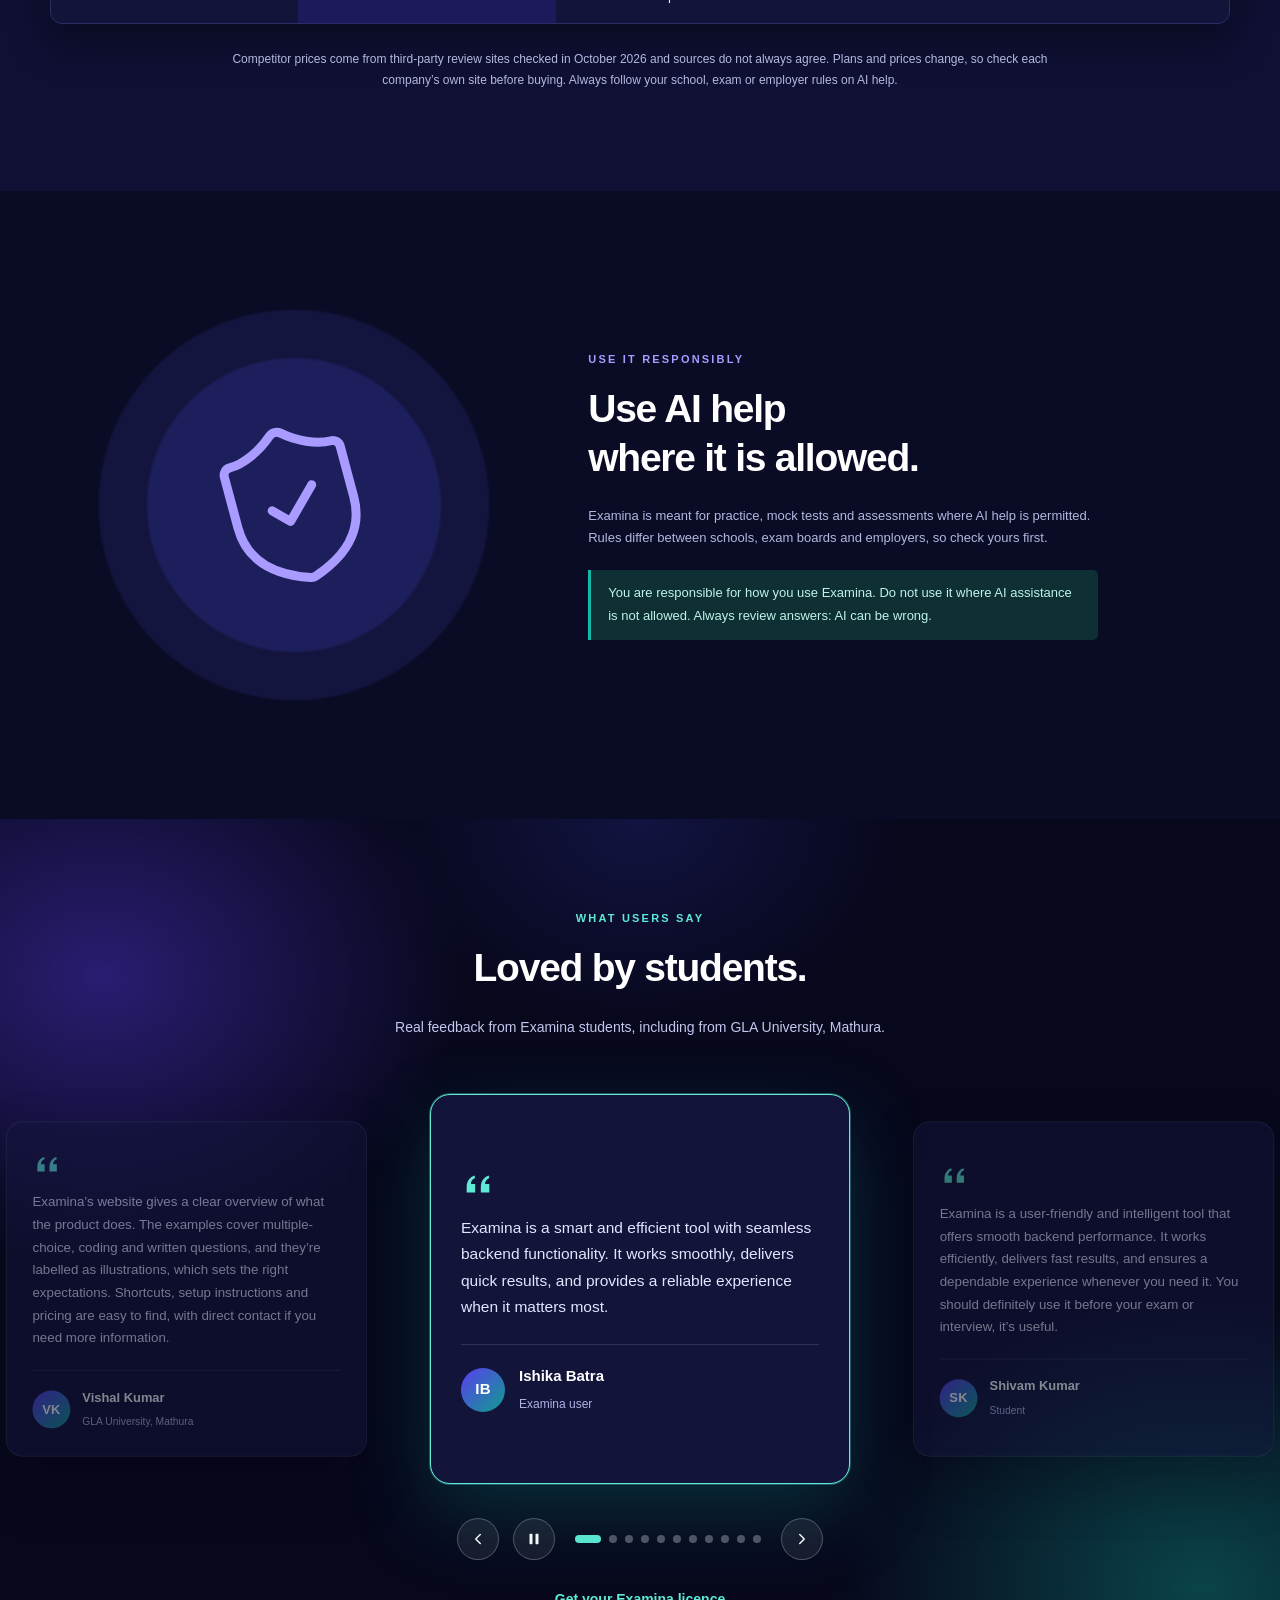
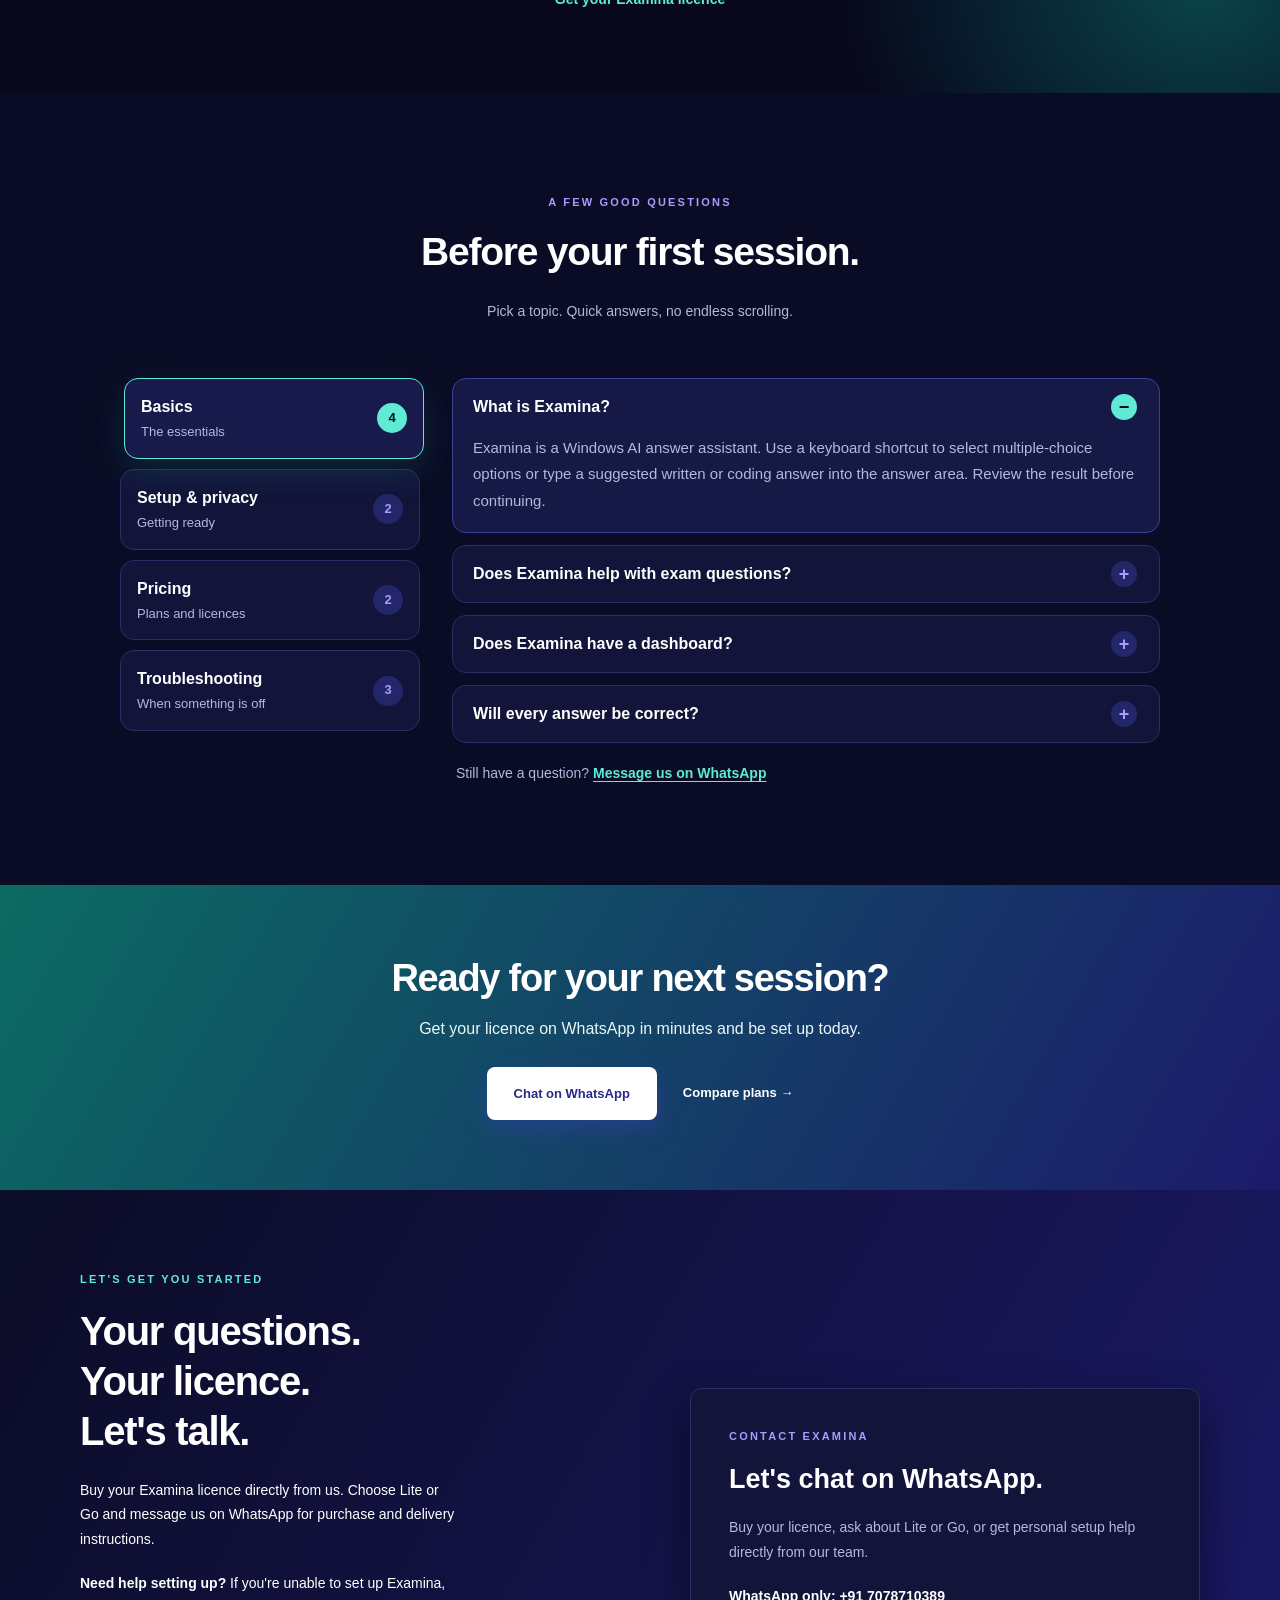
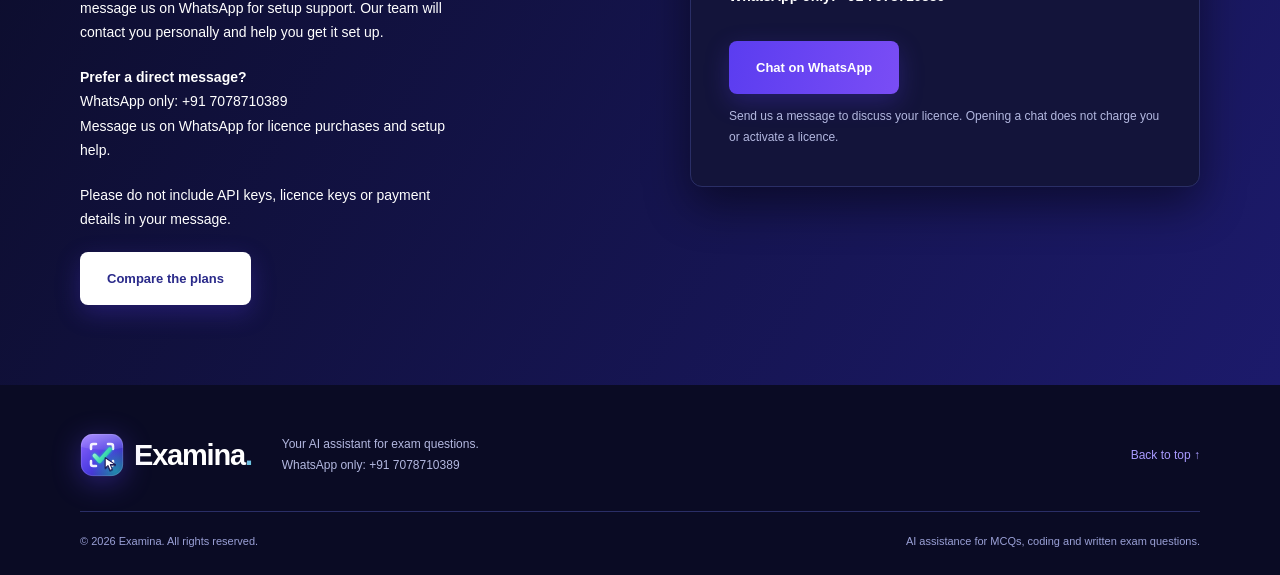
==== commit 5695ddc4: "New Examina logo: gradient app icon with scan frame, check and cursor; favicons and nicer wordmark C" ====
--- a/index.html
+++ b/index.html
@@ -6,14 +6,16 @@
   <meta name="description" content="Examina selects multiple-choice options and types written or coding answers on Windows through keyboard shortcuts. AI assistance for exam questions.">
   <meta name="theme-color" content="#0a0b24">
   <title>Examina | Questions on screen. Answers with a shortcut.</title>
-  <link rel="icon" href="assets/examina.ico" type="image/x-icon">
+  <link rel="icon" href="assets/examina-logo.svg" type="image/svg+xml">
+  <link rel="icon" href="assets/favicon.ico" sizes="any">
+  <link rel="apple-touch-icon" href="assets/apple-touch-icon.png">
   <link rel="stylesheet" href="styles.css">
   <script src="script.js" defer></script>
 </head>
 <body>
 <a class="skip-link" href="#main">Skip to content</a>
 <header id="site-header"><div class="header-inner">
-  <a class="brand" href="#home" aria-label="Examina home"><img class="brand-icon" src="assets/examina.ico" alt="" width="42" height="42">Examina<span class="brand-dot">.</span></a>
+  <a class="brand" href="#home" aria-label="Examina home"><img class="brand-icon" src="assets/examina-logo.svg" alt="" width="42" height="42">Examina<span class="brand-dot">.</span></a>
   <button class="menu-toggle" aria-label="Open navigation" aria-expanded="false" aria-controls="navigation">Menu <span aria-hidden="true">☰</span></button>
   <nav id="navigation" aria-label="Main navigation"><a href="#home">Home</a><a href="#features">Features</a><a href="#usage">How to use</a><a href="#plans">Plans</a><a href="#guide">Guide</a><a href="#compare">Compare</a><a href="#reviews">Reviews</a><a href="#faq">FAQs</a><a class="button small" href="#contact">Get Examina</a></nav>
 </div></header>
@@ -137,6 +139,6 @@
 <section class="final-cta" id="get-started"><div class="final-inner"><h2>Ready for your next session?</h2><p>Get your licence on WhatsApp in minutes and be set up today.</p><div class="final-actions"><a class="button white" href="https://wa.me/917078710389" target="_blank" rel="noopener noreferrer">Chat on WhatsApp</a><a class="text-link" href="#plans">Compare plans →</a></div></div></section>
 <section class="contact" id="contact"><div class="contact-inner"><div><div class="eyebrow light">LET'S GET YOU STARTED</div><h2>Your questions.<br>Your licence.<br>Let's talk.</h2><p>Buy your Examina licence directly from us. Choose Lite or Go and message us on WhatsApp for purchase and delivery instructions.</p><p><strong>Need help setting up?</strong> If you're unable to set up Examina, message us on WhatsApp for setup support. Our team will contact you personally and help you get it set up.</p><p><strong>Prefer a direct message?</strong><br><a href="https://wa.me/917078710389" target="_blank" rel="noopener noreferrer">WhatsApp only: +91 7078710389</a><br>Message us on WhatsApp for licence purchases and setup help.</p><p>Please do not include API keys, licence keys or payment details in your message.</p><a class="button white" href="#plans">Compare the plans</a></div><aside class="whatsapp-card" aria-label="Direct WhatsApp contact"><div class="eyebrow">CONTACT EXAMINA</div><h3>Let's chat on WhatsApp.</h3><p>Buy your licence, ask about Lite or Go, or get personal setup help directly from our team.</p><p><strong>WhatsApp only: +91 7078710389</strong></p><a class="button" href="https://wa.me/917078710389" target="_blank" rel="noopener noreferrer">Chat on WhatsApp</a><p class="whatsapp-note">Send us a message to discuss your licence. Opening a chat does not charge you or activate a licence.</p></aside></div></section>
 </main>
-<footer><div class="footer-top"><a class="brand" href="#home"><img class="brand-icon" src="assets/examina.ico" alt="" width="42" height="42">Examina<span class="brand-dot">.</span></a><p>Your AI assistant for exam questions.<br><a href="https://wa.me/917078710389" target="_blank" rel="noopener noreferrer">WhatsApp only: +91 7078710389</a></p><a href="#home">Back to top ↑</a></div><div class="footer-bottom"><span>© <span id="year">2026</span> Examina. All rights reserved.</span><span>AI assistance for MCQs, coding and written exam questions.</span></div></footer>
+<footer><div class="footer-top"><a class="brand" href="#home"><img class="brand-icon" src="assets/examina-logo.svg" alt="" width="42" height="42">Examina<span class="brand-dot">.</span></a><p>Your AI assistant for exam questions.<br><a href="https://wa.me/917078710389" target="_blank" rel="noopener noreferrer">WhatsApp only: +91 7078710389</a></p><a href="#home">Back to top ↑</a></div><div class="footer-bottom"><span>© <span id="year">2026</span> Examina. All rights reserved.</span><span>AI assistance for MCQs, coding and written exam questions.</span></div></footer>
 </body>
 </html>
--- a/styles.css
+++ b/styles.css
@@ -536,3 +536,11 @@
 @media(max-width:760px){.faq-tabs{padding-left:20px;padding-right:20px}.faq-panel details{padding:0 16px}.faq-panel summary{font-size:15px}.faq-panel details p{font-size:14px}}
 @media(prefers-reduced-motion:reduce){.faq-panel{animation:none}}
 @media(max-width:900px){.faq-cat{grid-template-columns:minmax(0,1fr) auto;column-gap:8px}.faq-cat-name{font-size:14px}.faq-count{width:26px;height:26px;font-size:12px}}
+
+/* Logo */
+.brand{font-weight:800;letter-spacing:-1.2px}
+.brand-icon{width:44px;height:44px;margin-right:10px;filter:drop-shadow(0 6px 14px #5b3df066);transition:transform .35s cubic-bezier(.22,.8,.3,1),filter .35s}
+.brand:hover .brand-icon{transform:rotate(-6deg) scale(1.07);filter:drop-shadow(0 8px 18px #14d3b866)}
+.brand-dot{background:linear-gradient(135deg,#8a7dff,#5eead4);-webkit-background-clip:text;background-clip:text;color:transparent}
+@media(max-width:760px){.brand-icon{width:38px;height:38px}}
+@media(prefers-reduced-motion:reduce){.brand-icon{transition:none}.brand:hover .brand-icon{transform:none}}
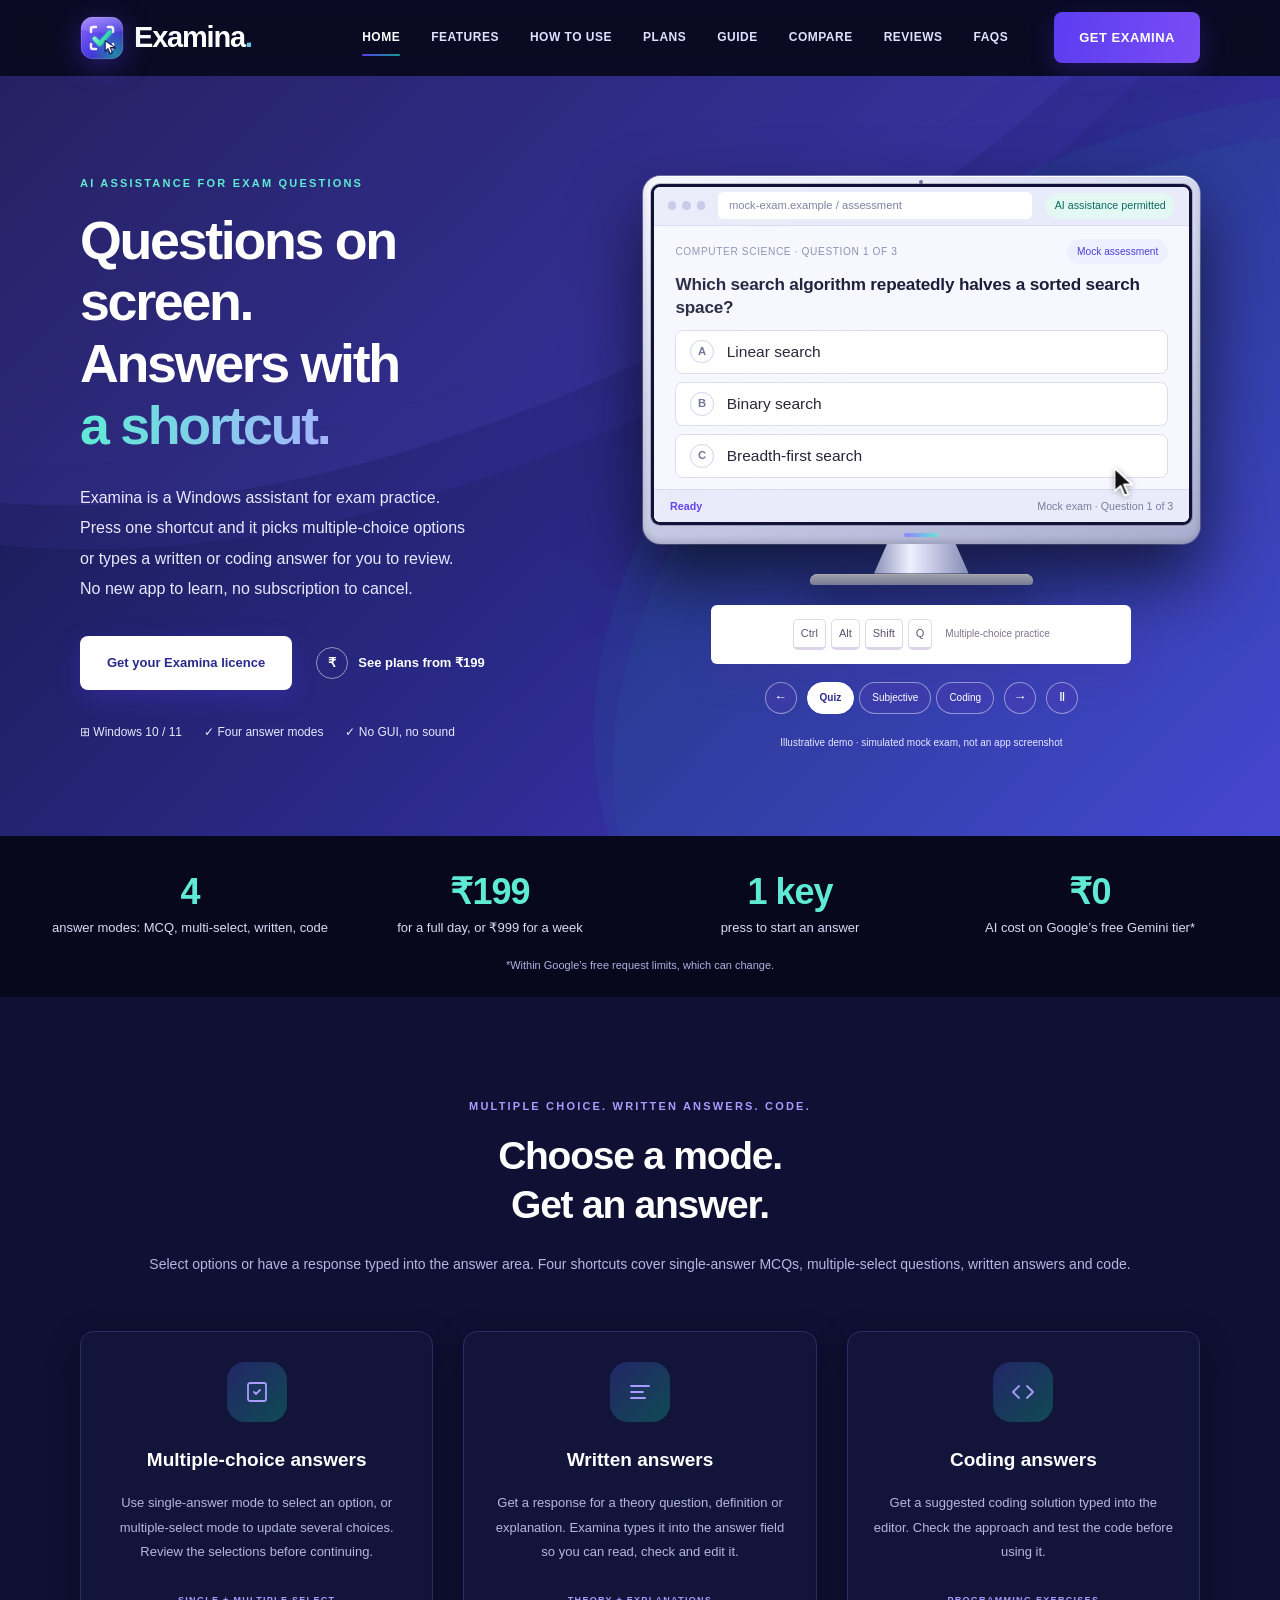
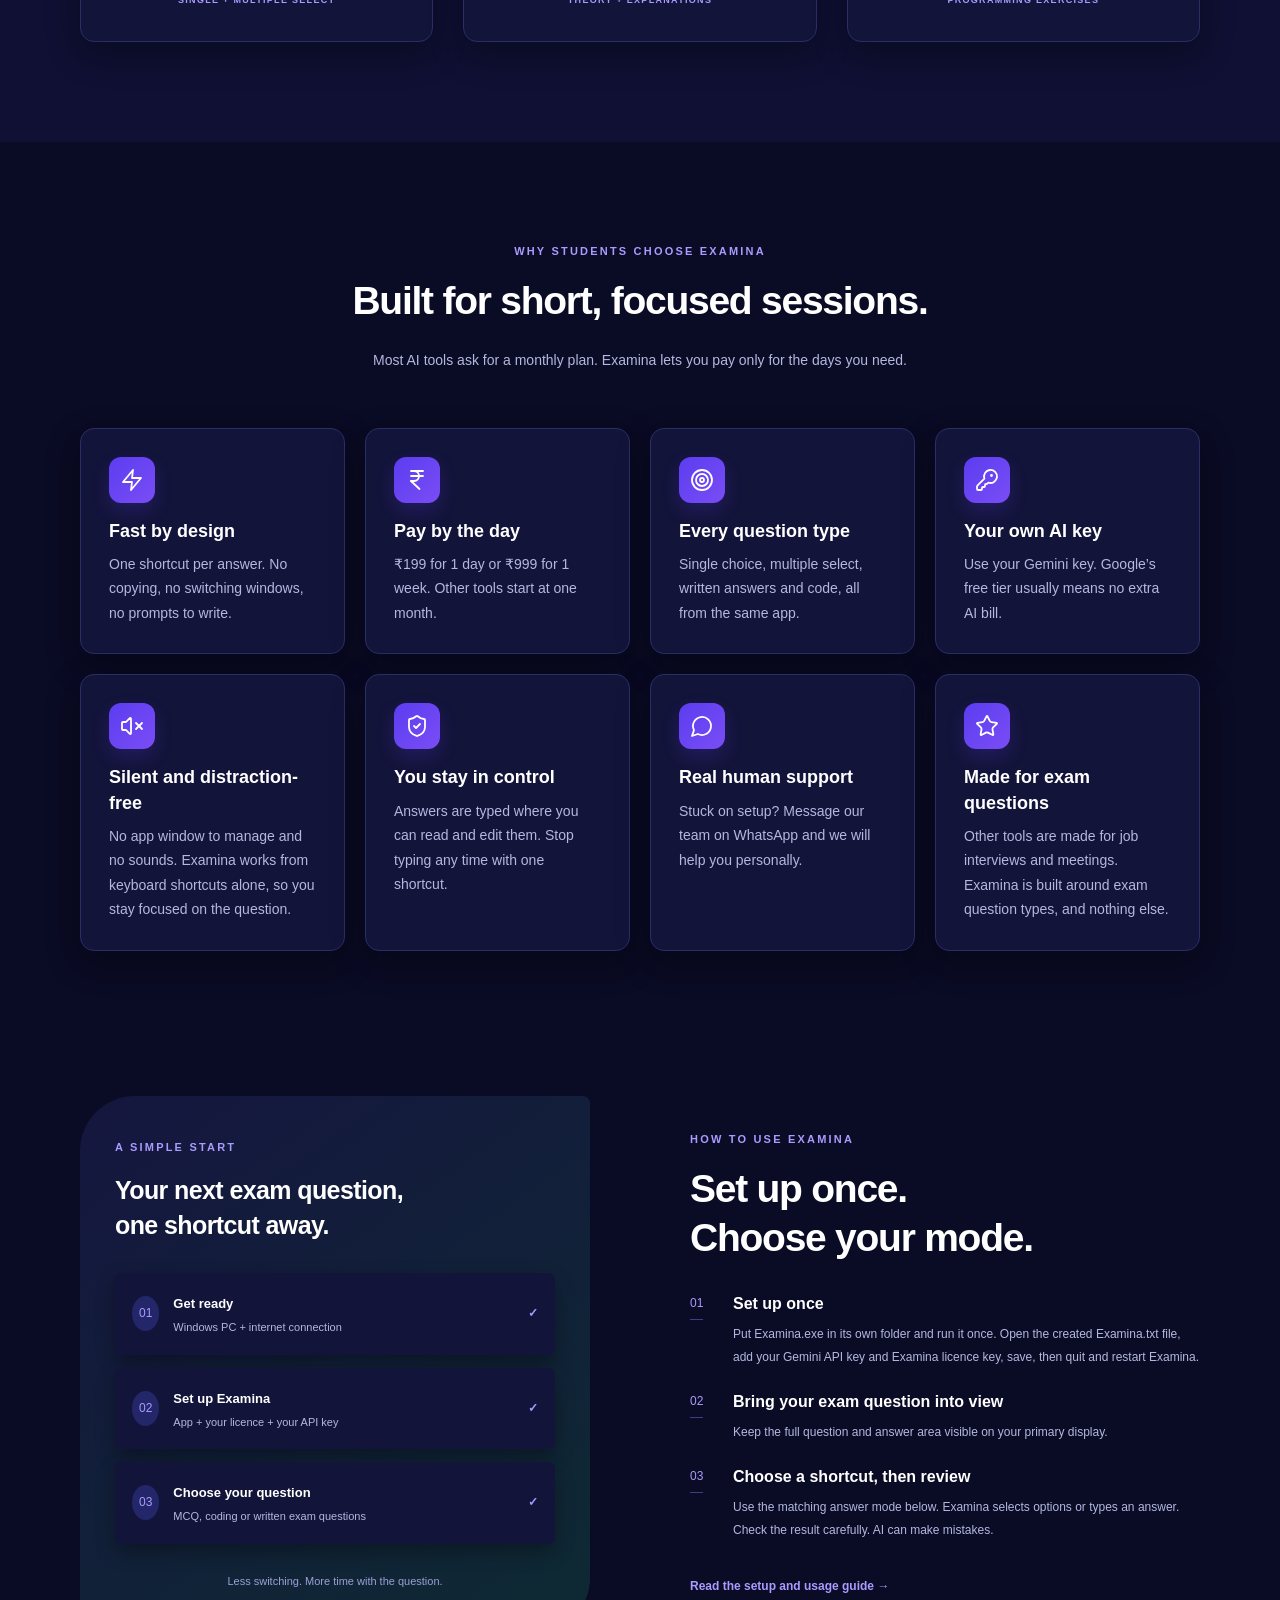
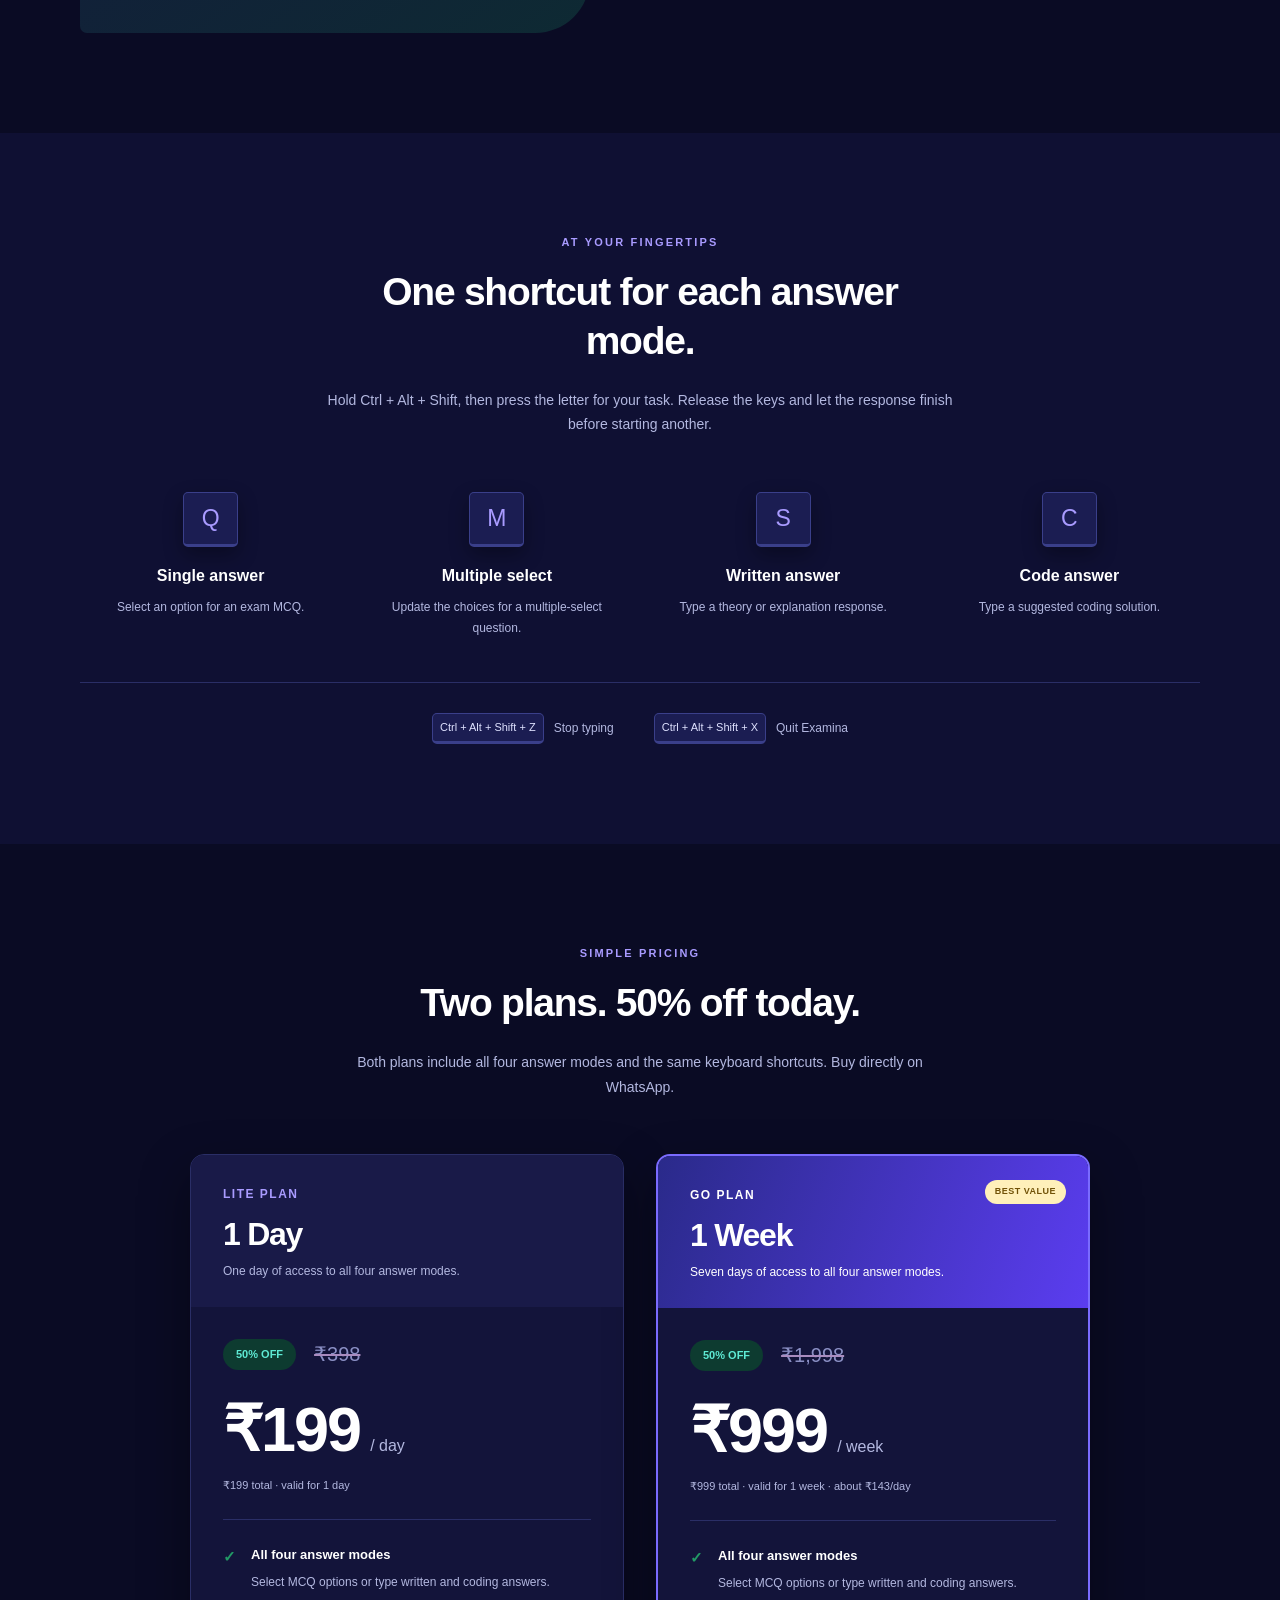
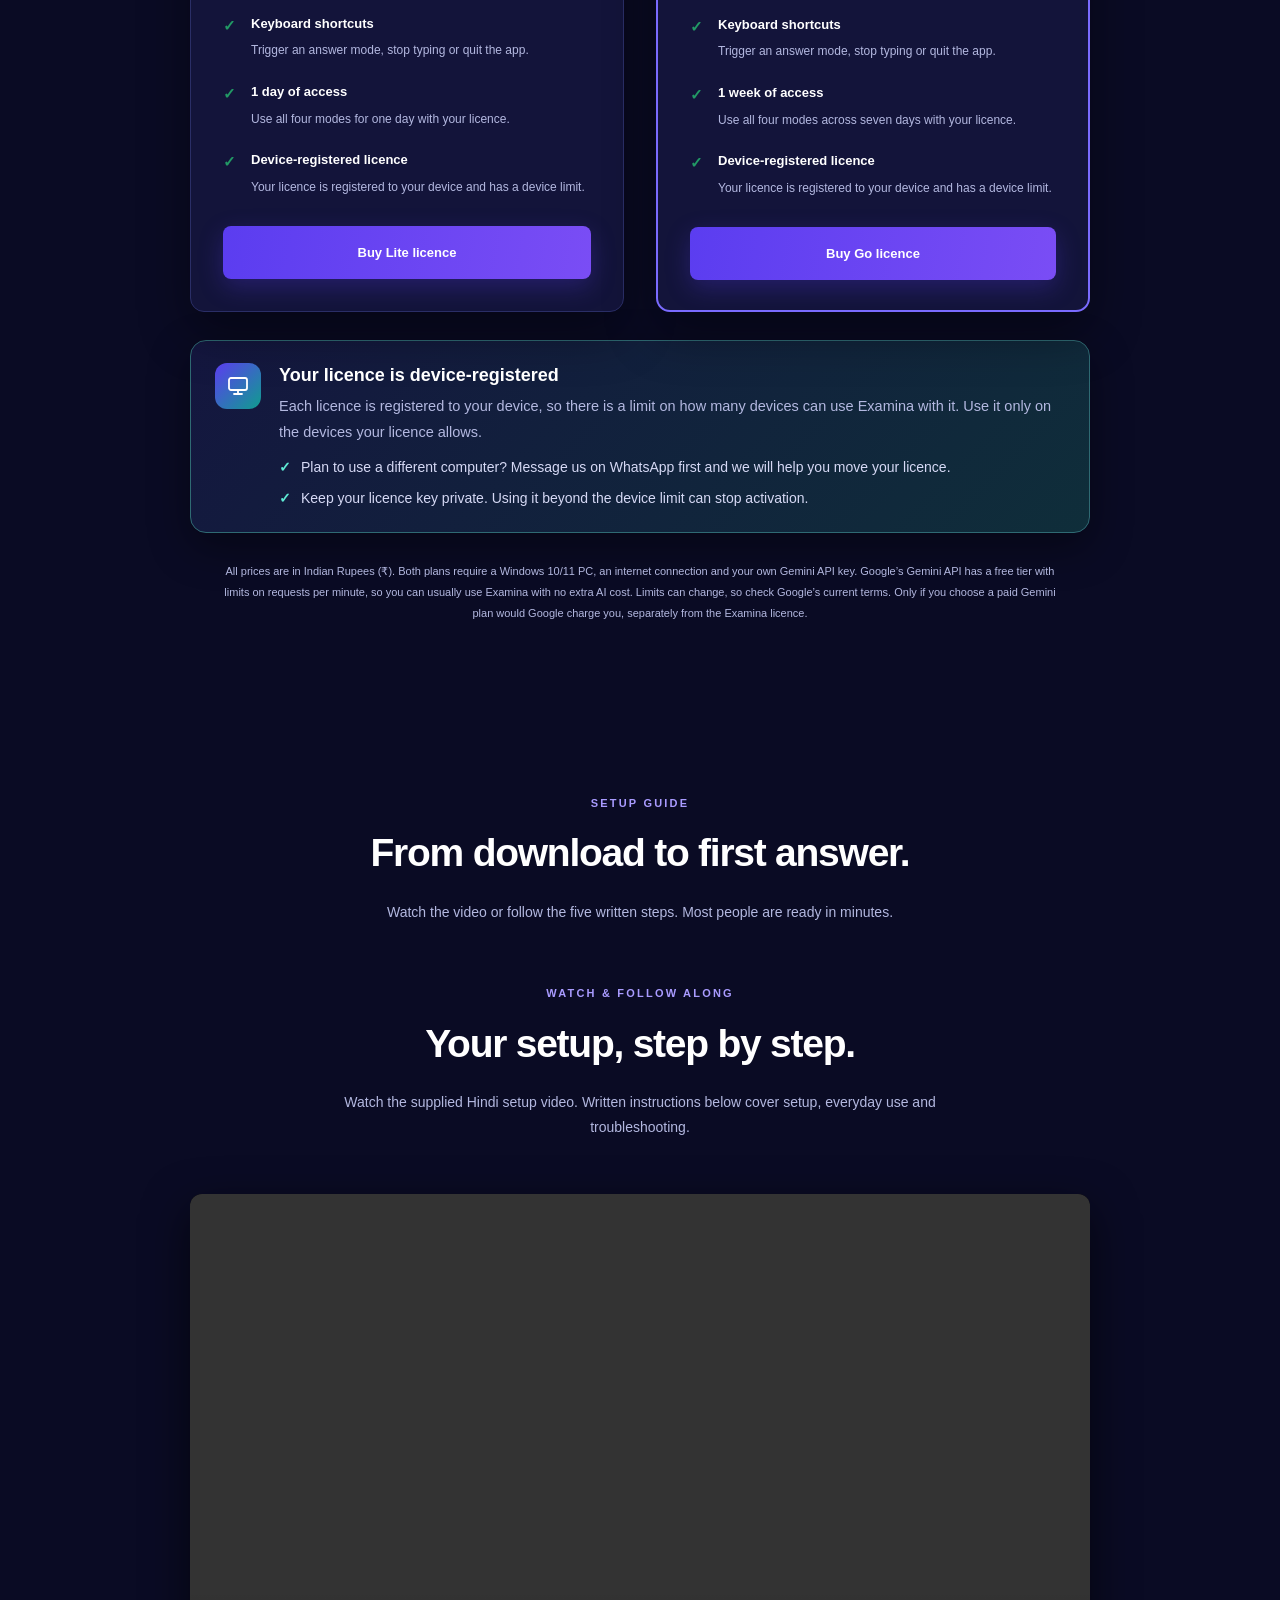
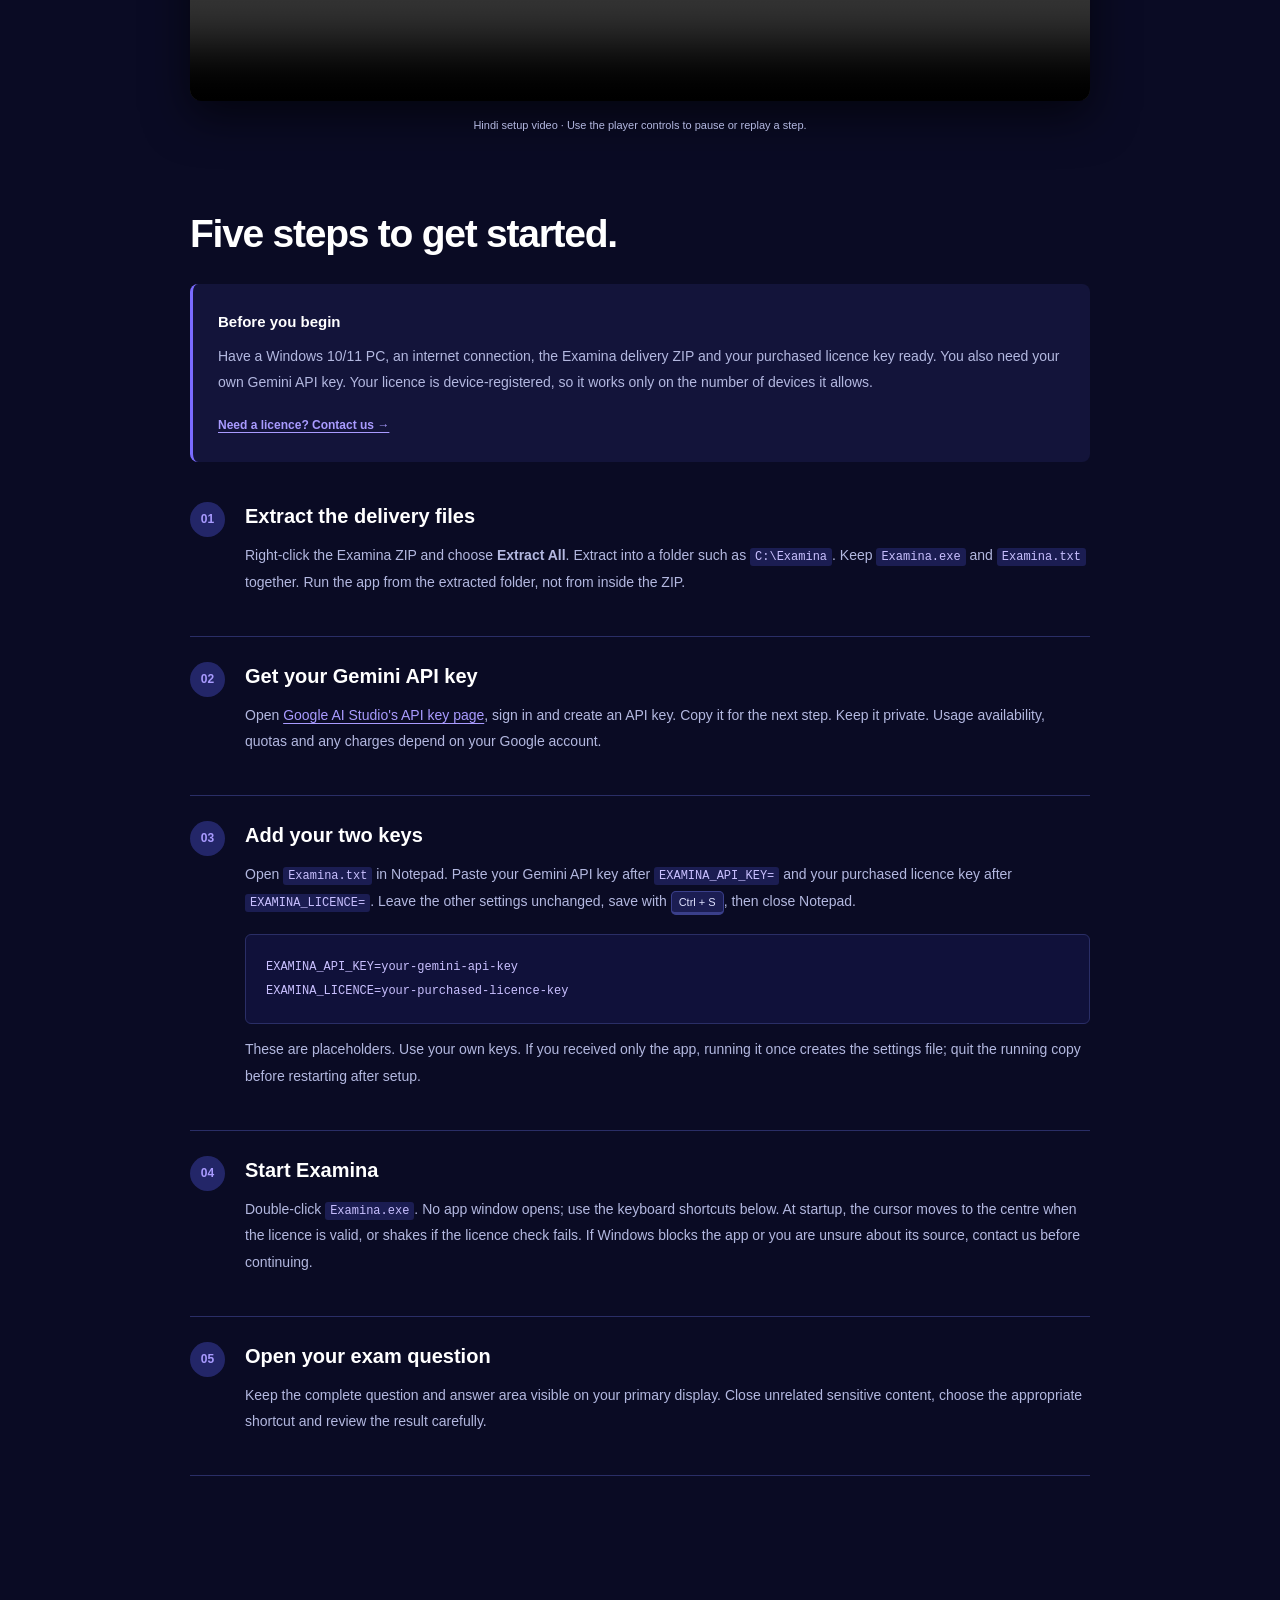
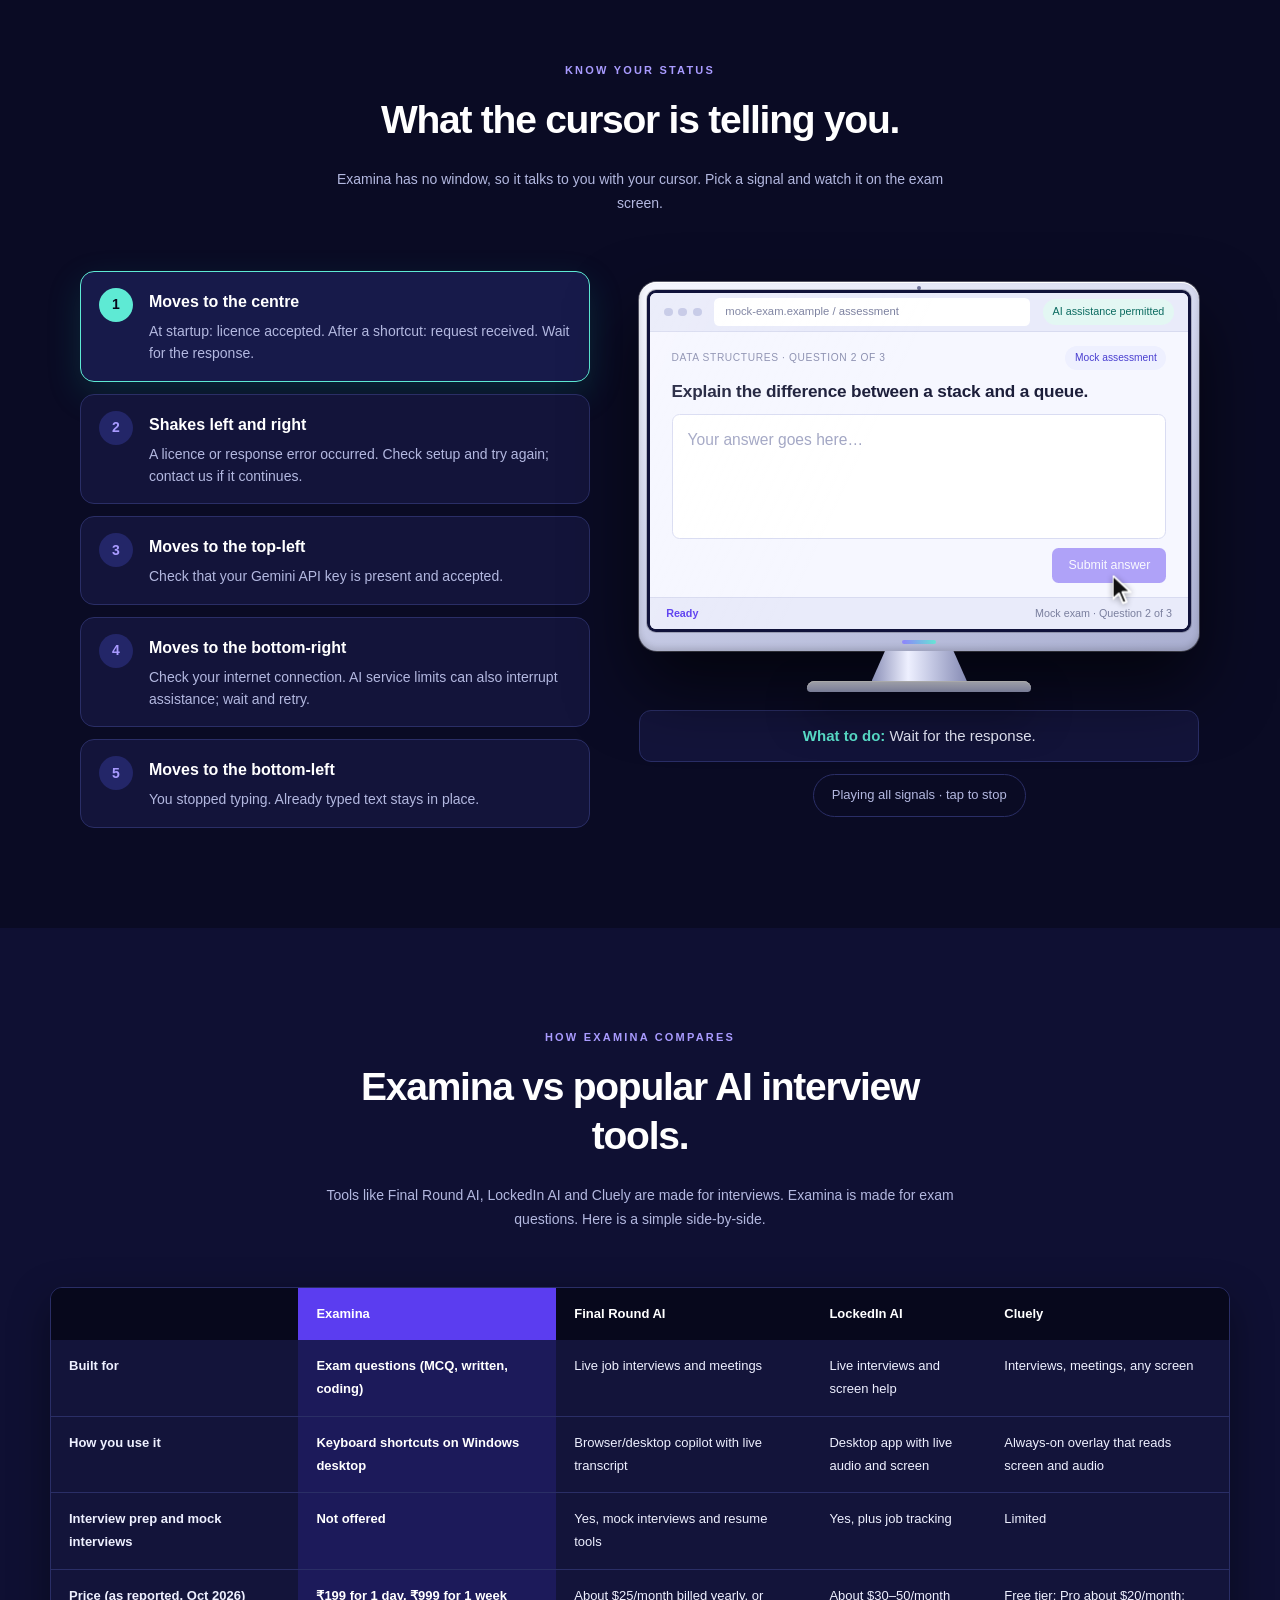
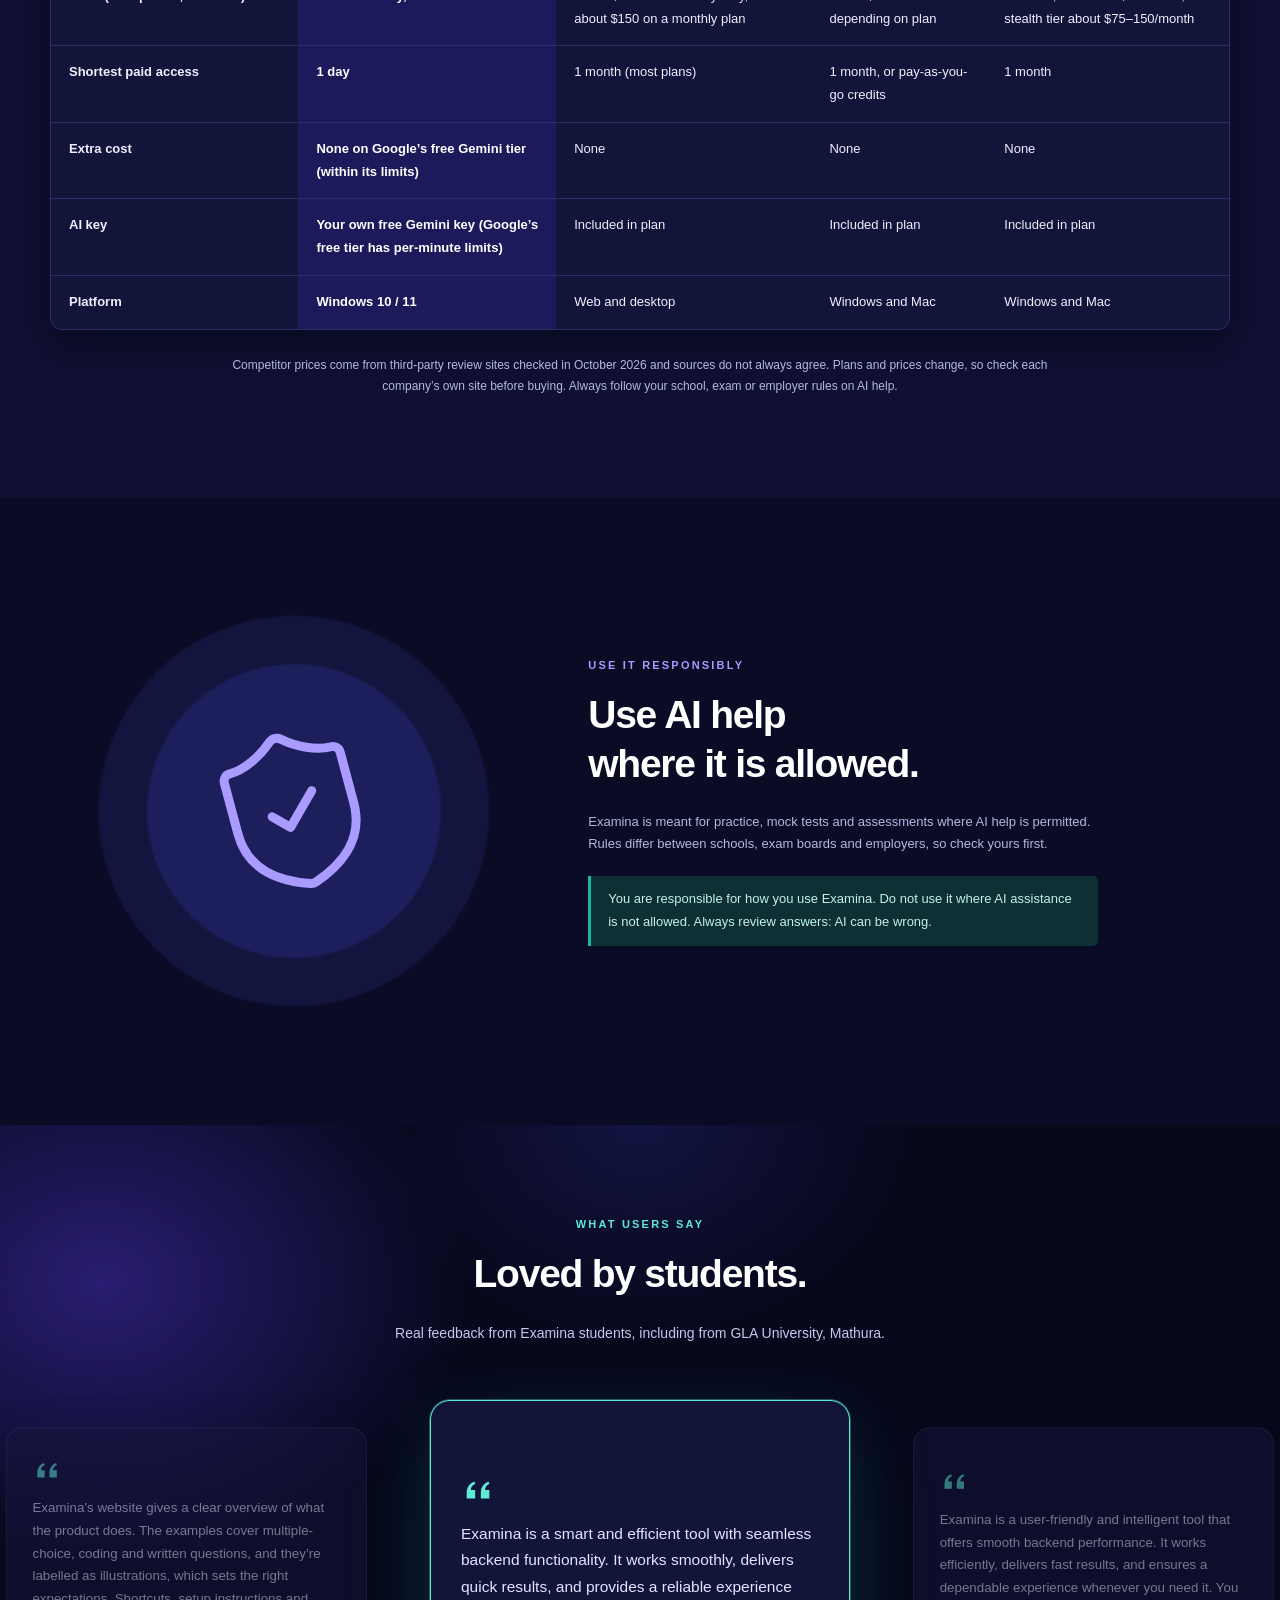
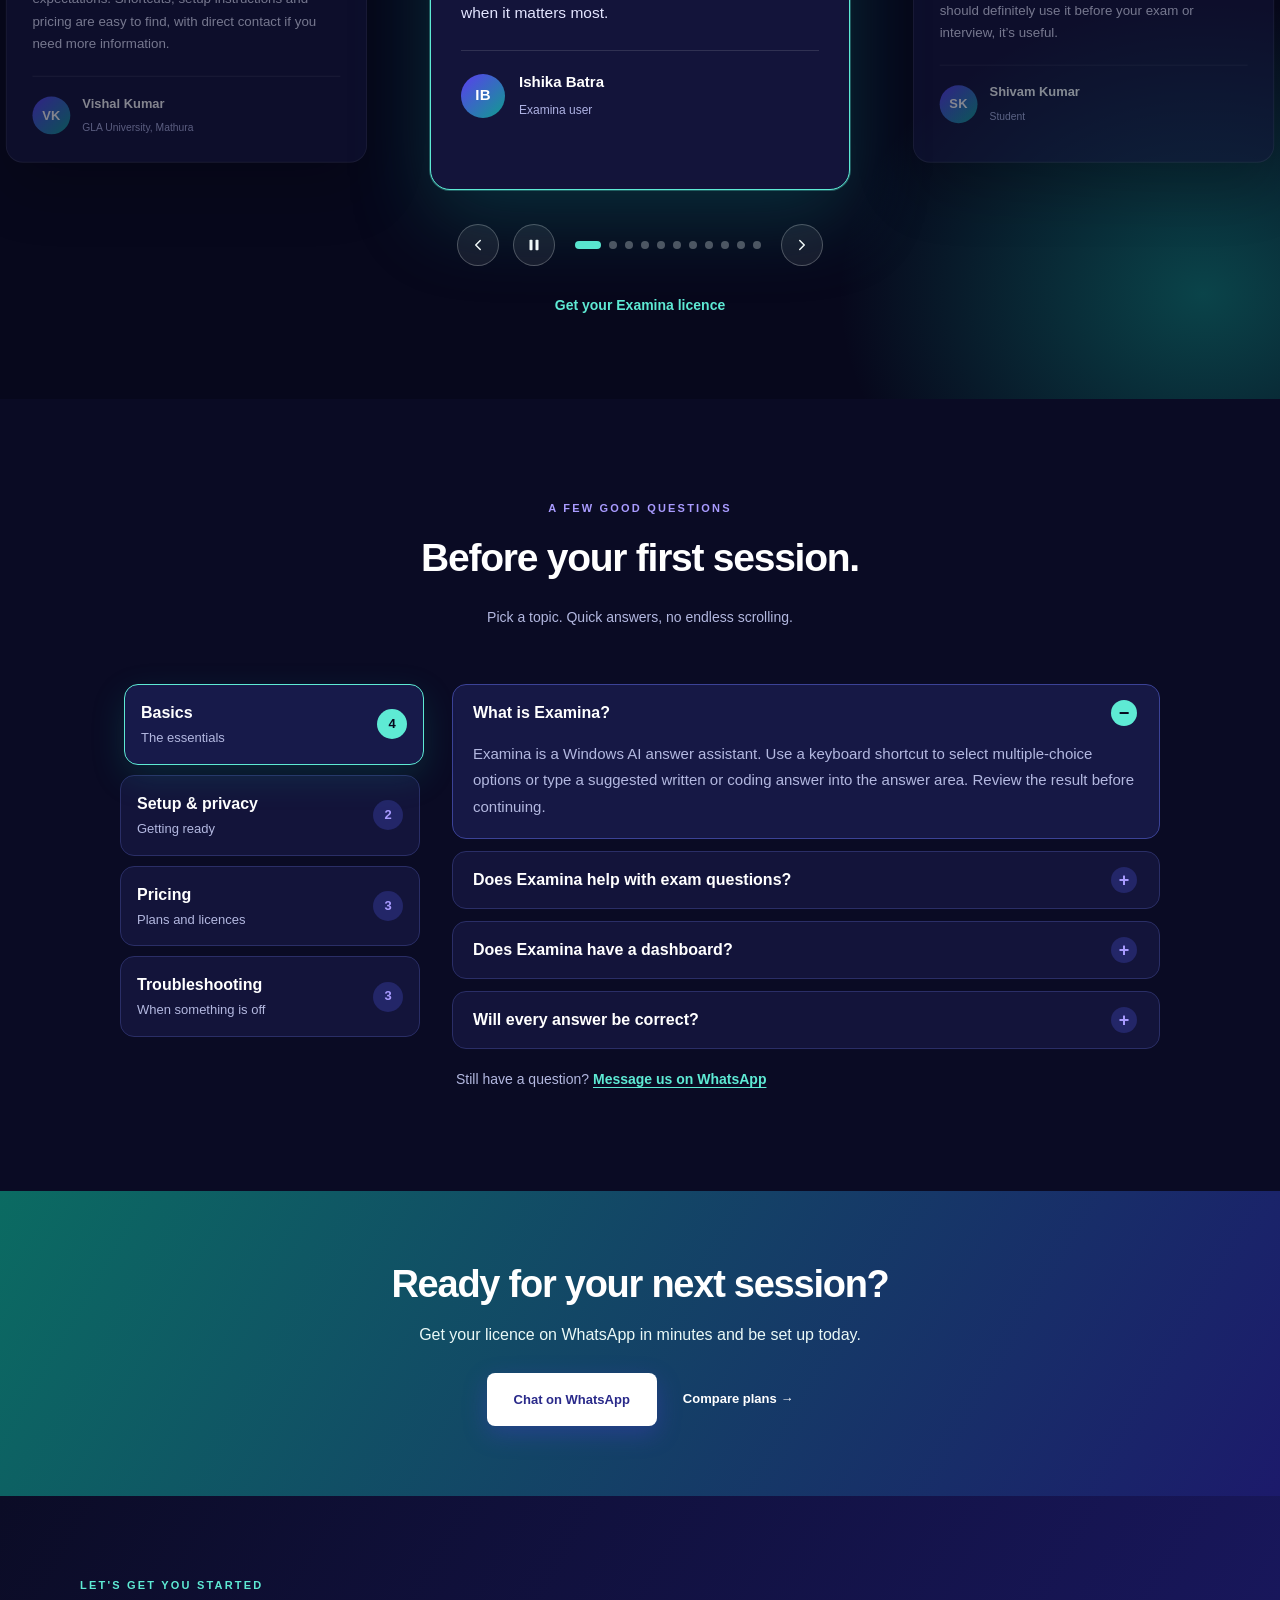
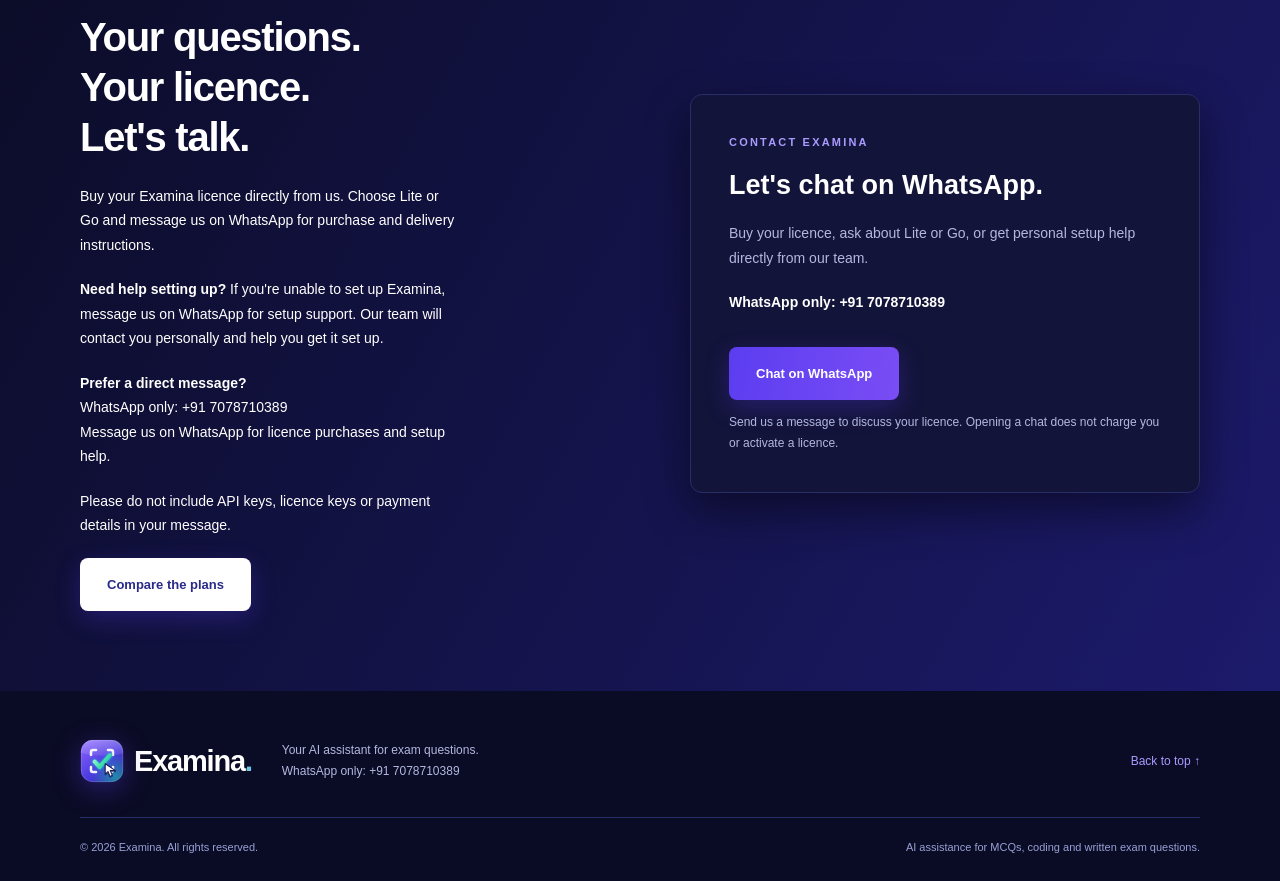
==== commit 09327225: "Add device-registered licence information: plan bullet, info card, FAQ and setup note Co-Authored-By" ====
--- a/index.html
+++ b/index.html
@@ -93,12 +93,21 @@
 <section class="section usage" id="usage"><div class="setup-art"><div class="eyebrow">A SIMPLE START</div><h3>Your next exam question,<br>one shortcut away.</h3><div class="setup-row"><span>01</span><div><strong>Get ready</strong><p>Windows PC + internet connection</p></div><b aria-hidden="true">✓</b></div><div class="setup-row"><span>02</span><div><strong>Set up Examina</strong><p>App + your licence + your API key</p></div><b aria-hidden="true">✓</b></div><div class="setup-row"><span>03</span><div><strong>Choose your question</strong><p>MCQ, coding or written exam questions</p></div><b aria-hidden="true">✓</b></div><div class="setup-footer">Less switching. More time with the question.</div></div><div class="usage-copy"><div class="eyebrow">HOW TO USE EXAMINA</div><h2>Set up once.<br>Choose your mode.</h2><ol class="steps"><li><h3>Set up once</h3><p>Put Examina.exe in its own folder and run it once. Open the created Examina.txt file, add your Gemini API key and Examina licence key, save, then quit and restart Examina.</p></li><li><h3>Bring your exam question into view</h3><p>Keep the full question and answer area visible on your primary display.</p></li><li><h3>Choose a shortcut, then review</h3><p>Use the matching answer mode below. Examina selects options or types an answer. Check the result carefully. AI can make mistakes.</p></li></ol><a class="inline-link" href="#guide">Read the setup and usage guide <span aria-hidden="true">→</span></a></div></section>
 <section class="shortcuts-section" id="shortcuts"><div class="section"><div class="section-heading"><div class="eyebrow">AT YOUR FINGERTIPS</div><h2>One shortcut for each answer mode.</h2><p>Hold Ctrl + Alt + Shift, then press the letter for your task. Release the keys and let the response finish before starting another.</p></div><div class="shortcut-grid"><div><kbd>Q</kbd><h3>Single answer</h3><p>Select an option for an exam MCQ.</p></div><div><kbd>M</kbd><h3>Multiple select</h3><p>Update the choices for a multiple-select question.</p></div><div><kbd>S</kbd><h3>Written answer</h3><p>Type a theory or explanation response.</p></div><div><kbd>C</kbd><h3>Code answer</h3><p>Type a suggested coding solution.</p></div></div><div class="control-strip"><p><kbd>Ctrl + Alt + Shift + Z</kbd> Stop typing</p><p><kbd>Ctrl + Alt + Shift + X</kbd> Quit Examina</p></div></div></section>
 <section class="section plans" id="plans"><div class="section-heading"><div class="eyebrow">SIMPLE PRICING</div><h2>Two plans. 50% off today.</h2><p>Both plans include all four answer modes and the same keyboard shortcuts. Buy directly on WhatsApp.</p></div><div class="pricing-grid">
-      <article class="price-card" aria-labelledby="lite-title"><div class="price-card-top"><div class="eyebrow">LITE PLAN</div><h2 id="lite-title">1 Day</h2><p>One day of access to all four answer modes.</p></div><div class="price-card-body"><div class="price-offer"><span>50% OFF</span><del><span class="sr-only">Regular price </span>₹398</del></div><p class="price-amount"><strong>₹199</strong><span>/ day</span></p><p class="price-validity">₹199 total · valid for 1 day</p><ul class="plan-features"><li><strong>All four answer modes</strong><span>Select MCQ options or type written and coding answers.</span></li><li><strong>Keyboard shortcuts</strong><span>Trigger an answer mode, stop typing or quit the app.</span></li><li><strong>1 day of access</strong><span>Use all four modes for one day with your licence.</span></li></ul><a class="button price-button" href="https://wa.me/917078710389?text=Hi%2C%20I%20would%20like%20to%20buy%20the%20Examina%20Lite%20licence%20%28INR%20199%20/%201%20day%29." aria-label="Buy Lite on WhatsApp">Buy Lite licence</a></div></article>
-      <article class="price-card featured-plan" aria-labelledby="go-title"><div class="price-card-top"><span class="value-badge">BEST VALUE</span><div class="eyebrow">GO PLAN</div><h2 id="go-title">1 Week</h2><p>Seven days of access to all four answer modes.</p></div><div class="price-card-body"><div class="price-offer"><span>50% OFF</span><del><span class="sr-only">Regular price </span>₹1,998</del></div><p class="price-amount"><strong>₹999</strong><span>/ week</span></p><p class="price-validity">₹999 total · valid for 1 week · about ₹143/day</p><ul class="plan-features"><li><strong>All four answer modes</strong><span>Select MCQ options or type written and coding answers.</span></li><li><strong>Keyboard shortcuts</strong><span>Trigger an answer mode, stop typing or quit the app.</span></li><li><strong>1 week of access</strong><span>Use all four modes across seven days with your licence.</span></li></ul><a class="button price-button" href="https://wa.me/917078710389?text=Hi%2C%20I%20would%20like%20to%20buy%20the%20Examina%20Go%20licence%20%28INR%20999%20/%201%20week%29." aria-label="Buy Go on WhatsApp">Buy Go licence</a></div></article>
-    </div><p class="pricing-note">All prices are in Indian Rupees (₹). Both plans require a Windows 10/11 PC, an internet connection and your own Gemini API key. Google’s Gemini API has a free tier with limits on requests per minute, so you can usually use Examina with no extra AI cost. Limits can change, so check Google’s current terms. Only if you choose a paid Gemini plan would Google charge you, separately from the Examina licence.</p></section>
+      <article class="price-card" aria-labelledby="lite-title"><div class="price-card-top"><div class="eyebrow">LITE PLAN</div><h2 id="lite-title">1 Day</h2><p>One day of access to all four answer modes.</p></div><div class="price-card-body"><div class="price-offer"><span>50% OFF</span><del><span class="sr-only">Regular price </span>₹398</del></div><p class="price-amount"><strong>₹199</strong><span>/ day</span></p><p class="price-validity">₹199 total · valid for 1 day</p><ul class="plan-features"><li><strong>All four answer modes</strong><span>Select MCQ options or type written and coding answers.</span></li><li><strong>Keyboard shortcuts</strong><span>Trigger an answer mode, stop typing or quit the app.</span></li><li><strong>1 day of access</strong><span>Use all four modes for one day with your licence.</span></li><li><strong>Device-registered licence</strong><span>Your licence is registered to your device and has a device limit.</span></li></ul><a class="button price-button" href="https://wa.me/917078710389?text=Hi%2C%20I%20would%20like%20to%20buy%20the%20Examina%20Lite%20licence%20%28INR%20199%20/%201%20day%29." aria-label="Buy Lite on WhatsApp">Buy Lite licence</a></div></article>
+      <article class="price-card featured-plan" aria-labelledby="go-title"><div class="price-card-top"><span class="value-badge">BEST VALUE</span><div class="eyebrow">GO PLAN</div><h2 id="go-title">1 Week</h2><p>Seven days of access to all four answer modes.</p></div><div class="price-card-body"><div class="price-offer"><span>50% OFF</span><del><span class="sr-only">Regular price </span>₹1,998</del></div><p class="price-amount"><strong>₹999</strong><span>/ week</span></p><p class="price-validity">₹999 total · valid for 1 week · about ₹143/day</p><ul class="plan-features"><li><strong>All four answer modes</strong><span>Select MCQ options or type written and coding answers.</span></li><li><strong>Keyboard shortcuts</strong><span>Trigger an answer mode, stop typing or quit the app.</span></li><li><strong>1 week of access</strong><span>Use all four modes across seven days with your licence.</span></li><li><strong>Device-registered licence</strong><span>Your licence is registered to your device and has a device limit.</span></li></ul><a class="button price-button" href="https://wa.me/917078710389?text=Hi%2C%20I%20would%20like%20to%20buy%20the%20Examina%20Go%20licence%20%28INR%20999%20/%201%20week%29." aria-label="Buy Go on WhatsApp">Buy Go licence</a></div></article>
+    </div><aside class="licence-card" aria-label="How the licence works">
+<div class="licence-icon" aria-hidden="true"><svg class="ico" viewBox="0 0 24 24" fill="none" stroke="currentColor" stroke-width="1.8" stroke-linecap="round" stroke-linejoin="round"><rect width="18" height="12" x="3" y="4" rx="2"/><path d="M8 20h8M12 16v4"/></svg></div>
+<div class="licence-body"><h3>Your licence is device-registered</h3>
+<p>Each licence is registered to your device, so there is a limit on how many devices can use Examina with it. Use it only on the devices your licence allows.</p>
+<ul>
+<li>Plan to use a different computer? Message us on WhatsApp first and we will help you move your licence.</li>
+<li>Keep your licence key private. Using it beyond the device limit can stop activation.</li>
+</ul></div>
+</aside>
+<p class="pricing-note">All prices are in Indian Rupees (₹). Both plans require a Windows 10/11 PC, an internet connection and your own Gemini API key. Google’s Gemini API has a free tier with limits on requests per minute, so you can usually use Examina with no extra AI cost. Limits can change, so check Google’s current terms. Only if you choose a paid Gemini plan would Google charge you, separately from the Examina licence.</p></section>
 <section class="guide-intro" id="guide"><div class="section-heading"><div class="eyebrow">SETUP GUIDE</div><h2>From download to first answer.</h2><p>Watch the video or follow the five written steps. Most people are ready in minutes.</p></div></section>
 <section class="section guide-video" id="video"><div class="section-heading"><div class="eyebrow">WATCH &amp; FOLLOW ALONG</div><h2>Your setup, step by step.</h2><p>Watch the supplied Hindi setup video. Written instructions below cover setup, everyday use and troubleshooting.</p></div><video controls playsinline preload="metadata" aria-label="Examina setup guide video in Hindi"><source src="assets/Examina_सेटअप_गाइड.mp4" type="video/mp4">Your browser cannot play this video. <a href="assets/Examina_सेटअप_गाइड.mp4">Open the setup video</a>, or follow the written guide below.</video><p class="video-note">Hindi setup video · Use the player controls to pause or replay a step.</p></section>
-<section class="section guide-content" id="setup"><h2>Five steps to get started.</h2><div class="guide-requirements"><strong>Before you begin</strong><p>Have a Windows 10/11 PC, an internet connection, the Examina delivery ZIP and your purchased licence key ready. You also need your own Gemini API key.</p><a class="inline-link" href="https://wa.me/917078710389" target="_blank" rel="noopener noreferrer">Need a licence? Contact us →</a></div><ol class="guide-steps"><li><h3>Extract the delivery files</h3><p>Right-click the Examina ZIP and choose <strong>Extract All</strong>. Extract into a folder such as <code>C:\Examina</code>. Keep <code>Examina.exe</code> and <code>Examina.txt</code> together. Run the app from the extracted folder, not from inside the ZIP.</p></li><li><h3>Get your Gemini API key</h3><p>Open <a href="https://aistudio.google.com/apikey" target="_blank" rel="noopener noreferrer">Google AI Studio's API key page</a>, sign in and create an API key. Copy it for the next step. Keep it private. Usage availability, quotas and any charges depend on your Google account.</p></li><li><h3>Add your two keys</h3><p>Open <code>Examina.txt</code> in Notepad. Paste your Gemini API key after <code>EXAMINA_API_KEY=</code> and your purchased licence key after <code>EXAMINA_LICENCE=</code>. Leave the other settings unchanged, save with <kbd>Ctrl + S</kbd>, then close Notepad.</p><pre aria-label="Example settings using placeholders">EXAMINA_API_KEY=your-gemini-api-key
+<section class="section guide-content" id="setup"><h2>Five steps to get started.</h2><div class="guide-requirements"><strong>Before you begin</strong><p>Have a Windows 10/11 PC, an internet connection, the Examina delivery ZIP and your purchased licence key ready. You also need your own Gemini API key. Your licence is device-registered, so it works only on the number of devices it allows.</p><a class="inline-link" href="https://wa.me/917078710389" target="_blank" rel="noopener noreferrer">Need a licence? Contact us →</a></div><ol class="guide-steps"><li><h3>Extract the delivery files</h3><p>Right-click the Examina ZIP and choose <strong>Extract All</strong>. Extract into a folder such as <code>C:\Examina</code>. Keep <code>Examina.exe</code> and <code>Examina.txt</code> together. Run the app from the extracted folder, not from inside the ZIP.</p></li><li><h3>Get your Gemini API key</h3><p>Open <a href="https://aistudio.google.com/apikey" target="_blank" rel="noopener noreferrer">Google AI Studio's API key page</a>, sign in and create an API key. Copy it for the next step. Keep it private. Usage availability, quotas and any charges depend on your Google account.</p></li><li><h3>Add your two keys</h3><p>Open <code>Examina.txt</code> in Notepad. Paste your Gemini API key after <code>EXAMINA_API_KEY=</code> and your purchased licence key after <code>EXAMINA_LICENCE=</code>. Leave the other settings unchanged, save with <kbd>Ctrl + S</kbd>, then close Notepad.</p><pre aria-label="Example settings using placeholders">EXAMINA_API_KEY=your-gemini-api-key
 EXAMINA_LICENCE=your-purchased-licence-key</pre><p>These are placeholders. Use your own keys. If you received only the app, running it once creates the settings file; quit the running copy before restarting after setup.</p></li><li><h3>Start Examina</h3><p>Double-click <code>Examina.exe</code>. No app window opens; use the keyboard shortcuts below. At startup, the cursor moves to the centre when the licence is valid, or shakes if the licence check fails. If Windows blocks the app or you are unsure about its source, contact us before continuing.</p></li><li><h3>Open your exam question</h3><p>Keep the complete question and answer area visible on your primary display. Close unrelated sensitive content, choose the appropriate shortcut and review the result carefully.</p></li></ol></section>
 <section class="section cs-section" id="cursor-signals">
 <div class="section-heading"><div class="eyebrow">KNOW YOUR STATUS</div><h2>What the cursor is telling you.</h2><p>Examina has no window, so it talks to you with your cursor. Pick a signal and watch it on the exam screen.</p></div>
@@ -132,8 +141,8 @@
 <section class="section faq-tabs" id="faq">
 <div class="section-heading"><div class="eyebrow">A FEW GOOD QUESTIONS</div><h2>Before your first session.</h2><p>Pick a topic. Quick answers, no endless scrolling.</p></div>
 <div class="faq-ui">
-<div class="faq-cats" role="tablist" aria-label="FAQ topics" aria-orientation="vertical"><button type="button" role="tab" class="faq-cat" id="faq-t0" aria-controls="faq-p0" aria-selected="true" tabindex="0"><span class="faq-cat-name">Basics</span><span class="faq-cat-sub">The essentials</span><span class="faq-count">4</span></button><button type="button" role="tab" class="faq-cat" id="faq-t1" aria-controls="faq-p1" aria-selected="false" tabindex="-1"><span class="faq-cat-name">Setup & privacy</span><span class="faq-cat-sub">Getting ready</span><span class="faq-count">2</span></button><button type="button" role="tab" class="faq-cat" id="faq-t2" aria-controls="faq-p2" aria-selected="false" tabindex="-1"><span class="faq-cat-name">Pricing</span><span class="faq-cat-sub">Plans and licences</span><span class="faq-count">2</span></button><button type="button" role="tab" class="faq-cat" id="faq-t3" aria-controls="faq-p3" aria-selected="false" tabindex="-1"><span class="faq-cat-name">Troubleshooting</span><span class="faq-cat-sub">When something is off</span><span class="faq-count">3</span></button></div>
-<div class="faq-panels"><div class="faq-panel" role="tabpanel" id="faq-p0" aria-labelledby="faq-t0"><details name="faq" open><summary>What is Examina?</summary><p>Examina is a Windows AI answer assistant. Use a keyboard shortcut to select multiple-choice options or type a suggested written or coding answer into the answer area. Review the result before continuing.</p></details><details name="faq"><summary>Does Examina help with exam questions?</summary><p>Yes. Examina provides AI assistance for multiple-choice, multiple-select, coding and written exam questions. Choose the matching keyboard shortcut to select options or type a response, then review the result.</p></details><details name="faq"><summary>Does Examina have a dashboard?</summary><p>No. Examina runs in the background and you control it through keyboard shortcuts. The slideshow shows illustrative examples of quiz, written and coding assistance; it is not an app screenshot.</p></details><details name="faq"><summary>Will every answer be correct?</summary><p>No. AI responses can be incomplete or incorrect. Review answers, test suggested code and check important details against your learning materials.</p></details></div><div class="faq-panel" role="tabpanel" id="faq-p1" aria-labelledby="faq-t1" hidden><details name="faq" open><summary>What do I need to get started?</summary><p>A Windows 10 or 11 PC, an internet connection, an Examina licence and your own Gemini API key. Google’s free tier is enough to start, so there is usually no extra AI cost. Add your keys to Examina.txt next to the app, then restart Examina. Keep this settings file private.</p></details><details name="faq"><summary>What should I know about privacy?</summary><p>Visible screen content is shared with an external AI service to provide assistance. Close unrelated sensitive content before using the app, and keep your API and licence keys private.</p></details></div><div class="faq-panel" role="tabpanel" id="faq-p2" aria-labelledby="faq-t2" hidden><details name="faq" open><summary>How do I get pricing and licence details?</summary><p>Lite is ₹199 for 1 day and Go is ₹999 for 1 week, with 50% off both plans. <a class="inline-link" href="#plans">See the plans →</a> Message us on WhatsApp to buy your licence directly from us or ask a question.</p></details><details name="faq"><summary>What is the difference between Lite and Go?</summary><p>Both include all four answer modes. Lite costs ₹199 for 1 day; Go costs ₹999 for 1 week, about ₹143 per day.</p></details></div><div class="faq-panel" role="tabpanel" id="faq-p3" aria-labelledby="faq-t3" hidden><details name="faq" open><summary>Nothing happens when I use a shortcut.</summary><p>Start Examina and allow time for the licence check. Hold all three modifier keys, then press the mode letter. Keep the complete question on your primary screen. A second request is ignored while one is running.</p></details><details name="faq"><summary>The cursor shakes at startup.</summary><p>Check your internet connection and the licence key in Examina.txt. Save the file, quit and restart Examina. If it continues, message us on WhatsApp. Do not share your API or licence keys in messages.</p></details><details name="faq"><summary>I see an API limit or connection problem.</summary><p>Check your internet connection and your API account’s usage limits. Wait before retrying. If the issue continues, contact us without sharing keys or sensitive screen content.</p></details></div><p class="faq-help">Still have a question? <a href="https://wa.me/917078710389" target="_blank" rel="noopener noreferrer">Message us on WhatsApp</a></p></div>
+<div class="faq-cats" role="tablist" aria-label="FAQ topics" aria-orientation="vertical"><button type="button" role="tab" class="faq-cat" id="faq-t0" aria-controls="faq-p0" aria-selected="true" tabindex="0"><span class="faq-cat-name">Basics</span><span class="faq-cat-sub">The essentials</span><span class="faq-count">4</span></button><button type="button" role="tab" class="faq-cat" id="faq-t1" aria-controls="faq-p1" aria-selected="false" tabindex="-1"><span class="faq-cat-name">Setup & privacy</span><span class="faq-cat-sub">Getting ready</span><span class="faq-count">2</span></button><button type="button" role="tab" class="faq-cat" id="faq-t2" aria-controls="faq-p2" aria-selected="false" tabindex="-1"><span class="faq-cat-name">Pricing</span><span class="faq-cat-sub">Plans and licences</span><span class="faq-count">3</span></button><button type="button" role="tab" class="faq-cat" id="faq-t3" aria-controls="faq-p3" aria-selected="false" tabindex="-1"><span class="faq-cat-name">Troubleshooting</span><span class="faq-cat-sub">When something is off</span><span class="faq-count">3</span></button></div>
+<div class="faq-panels"><div class="faq-panel" role="tabpanel" id="faq-p0" aria-labelledby="faq-t0"><details name="faq" open><summary>What is Examina?</summary><p>Examina is a Windows AI answer assistant. Use a keyboard shortcut to select multiple-choice options or type a suggested written or coding answer into the answer area. Review the result before continuing.</p></details><details name="faq"><summary>Does Examina help with exam questions?</summary><p>Yes. Examina provides AI assistance for multiple-choice, multiple-select, coding and written exam questions. Choose the matching keyboard shortcut to select options or type a response, then review the result.</p></details><details name="faq"><summary>Does Examina have a dashboard?</summary><p>No. Examina runs in the background and you control it through keyboard shortcuts. The slideshow shows illustrative examples of quiz, written and coding assistance; it is not an app screenshot.</p></details><details name="faq"><summary>Will every answer be correct?</summary><p>No. AI responses can be incomplete or incorrect. Review answers, test suggested code and check important details against your learning materials.</p></details></div><div class="faq-panel" role="tabpanel" id="faq-p1" aria-labelledby="faq-t1" hidden><details name="faq" open><summary>What do I need to get started?</summary><p>A Windows 10 or 11 PC, an internet connection, an Examina licence and your own Gemini API key. Google’s free tier is enough to start, so there is usually no extra AI cost. Add your keys to Examina.txt next to the app, then restart Examina. Keep this settings file private.</p></details><details name="faq"><summary>What should I know about privacy?</summary><p>Visible screen content is shared with an external AI service to provide assistance. Close unrelated sensitive content before using the app, and keep your API and licence keys private.</p></details></div><div class="faq-panel" role="tabpanel" id="faq-p2" aria-labelledby="faq-t2" hidden><details name="faq" open><summary>How do I get pricing and licence details?</summary><p>Lite is ₹199 for 1 day and Go is ₹999 for 1 week, with 50% off both plans. <a class="inline-link" href="#plans">See the plans →</a> Message us on WhatsApp to buy your licence directly from us or ask a question.</p></details><details name="faq"><summary>What is the difference between Lite and Go?</summary><p>Both include all four answer modes. Lite costs ₹199 for 1 day; Go costs ₹999 for 1 week, about ₹143 per day.</p></details><details name="faq"><summary>How does the device limit work?</summary><p>Your licence is registered to your device, and each licence has a limit on how many devices can use it. Use Examina only on the devices your licence allows. If you need to move to another computer, quit Examina, copy the whole folder (both files) to the new PC and keep the settings file private. The device limit still applies, so message us on WhatsApp if activation fails or you need help moving your licence.</p></details></div><div class="faq-panel" role="tabpanel" id="faq-p3" aria-labelledby="faq-t3" hidden><details name="faq" open><summary>Nothing happens when I use a shortcut.</summary><p>Start Examina and allow time for the licence check. Hold all three modifier keys, then press the mode letter. Keep the complete question on your primary screen. A second request is ignored while one is running.</p></details><details name="faq"><summary>The cursor shakes at startup.</summary><p>Check your internet connection and the licence key in Examina.txt. Save the file, quit and restart Examina. If it continues, message us on WhatsApp. Do not share your API or licence keys in messages.</p></details><details name="faq"><summary>I see an API limit or connection problem.</summary><p>Check your internet connection and your API account’s usage limits. Wait before retrying. If the issue continues, contact us without sharing keys or sensitive screen content.</p></details></div><p class="faq-help">Still have a question? <a href="https://wa.me/917078710389" target="_blank" rel="noopener noreferrer">Message us on WhatsApp</a></p></div>
 </div>
 </section>
 <section class="final-cta" id="get-started"><div class="final-inner"><h2>Ready for your next session?</h2><p>Get your licence on WhatsApp in minutes and be set up today.</p><div class="final-actions"><a class="button white" href="https://wa.me/917078710389" target="_blank" rel="noopener noreferrer">Chat on WhatsApp</a><a class="text-link" href="#plans">Compare plans →</a></div></div></section>
--- a/styles.css
+++ b/styles.css
@@ -544,3 +544,26 @@
 .brand-dot{background:linear-gradient(135deg,#8a7dff,#5eead4);-webkit-background-clip:text;background-clip:text;color:transparent}
 @media(max-width:760px){.brand-icon{width:38px;height:38px}}
 @media(prefers-reduced-motion:reduce){.brand-icon{transition:none}.brand:hover .brand-icon{transform:none}}
+
+/* ===== PC frame: light aluminium so the structure stands out on dark ===== */
+.pc{position:relative;isolation:isolate}
+.pc:before{content:"";position:absolute;inset:-8% -6% 4%;z-index:-1;background:radial-gradient(closest-side,#8a7dff55,#14d3b822 60%,transparent 75%);pointer-events:none}
+.pc-monitor{position:relative;background:linear-gradient(160deg,#f7f8ff 0%,#d3d7ee 42%,#a9aed0 100%);padding:11px 11px 22px;border-radius:18px;box-shadow:0 34px 70px #000000a0,0 0 0 1px #ffffff55,inset 0 1px 0 #ffffff,inset 0 -3px 6px #00000026}
+.pc-monitor:before{content:"";position:absolute;top:4px;left:50%;width:4px;height:4px;margin-left:-2px;border-radius:50%;background:#6d7298}
+.pc-monitor:after{content:"";position:absolute;bottom:7px;left:50%;width:34px;height:4px;margin-left:-17px;border-radius:4px;background:linear-gradient(90deg,#8a7dff,#5eead4);opacity:.9}
+.pc-screen{box-shadow:0 0 0 3px #10123a,0 0 0 4px #00000033;border-radius:6px}
+.pc-screen:after{content:"";position:absolute;inset:0;z-index:7;pointer-events:none;background:linear-gradient(115deg,#ffffff1f 0%,#ffffff08 28%,transparent 42%)}
+.pc-neck{width:17%;height:30px;margin:0 auto;background:linear-gradient(90deg,#8b90b8,#eef0ff 38%,#c5c9e4 62%,#868bb4);clip-path:polygon(14% 0,86% 0,100% 100%,0 100%)}
+.pc-base{width:40%;height:11px;margin:0 auto;border-radius:12px 12px 6px 6px;background:linear-gradient(#f1f2ff,#a2a7cb);box-shadow:0 20px 40px #000000a0,inset 0 1px 0 #fff}
+@media(max-width:560px){.pc-monitor{padding:8px 8px 16px;border-radius:14px}.pc-monitor:after{bottom:5px;width:26px;margin-left:-13px}.pc-neck{height:22px}.pc-base{height:9px}}
+
+/* Licence info */
+.licence-card{display:flex;gap:18px;align-items:flex-start;max-width:900px;margin:28px auto 0;background:linear-gradient(135deg,#14163f,#0f2e3a);border:1px solid #2f6a73;border-radius:16px;padding:22px 24px;box-shadow:0 14px 40px #00000066}
+.licence-icon{flex-shrink:0;display:grid;place-items:center;width:46px;height:46px;border-radius:12px;background:linear-gradient(135deg,#5b3df0,#0f9d8e);color:#fff}
+.licence-icon .ico{width:24px;height:24px}
+.licence-body h3{margin:0 0 6px;font-size:18px;color:#fff}
+.licence-body p{margin:0 0 10px;font-size:14.5px;color:var(--muted)}
+.licence-body ul{margin:0;padding:0;list-style:none;display:grid;gap:6px}
+.licence-body li{position:relative;padding-left:22px;font-size:14px;color:#d6d9f5}
+.licence-body li:before{content:"✓";position:absolute;left:0;color:#5eead4;font-weight:700}
+@media(max-width:760px){.licence-card{flex-direction:column;gap:12px;padding:18px}.licence-body p,.licence-body li{font-size:14px}}
